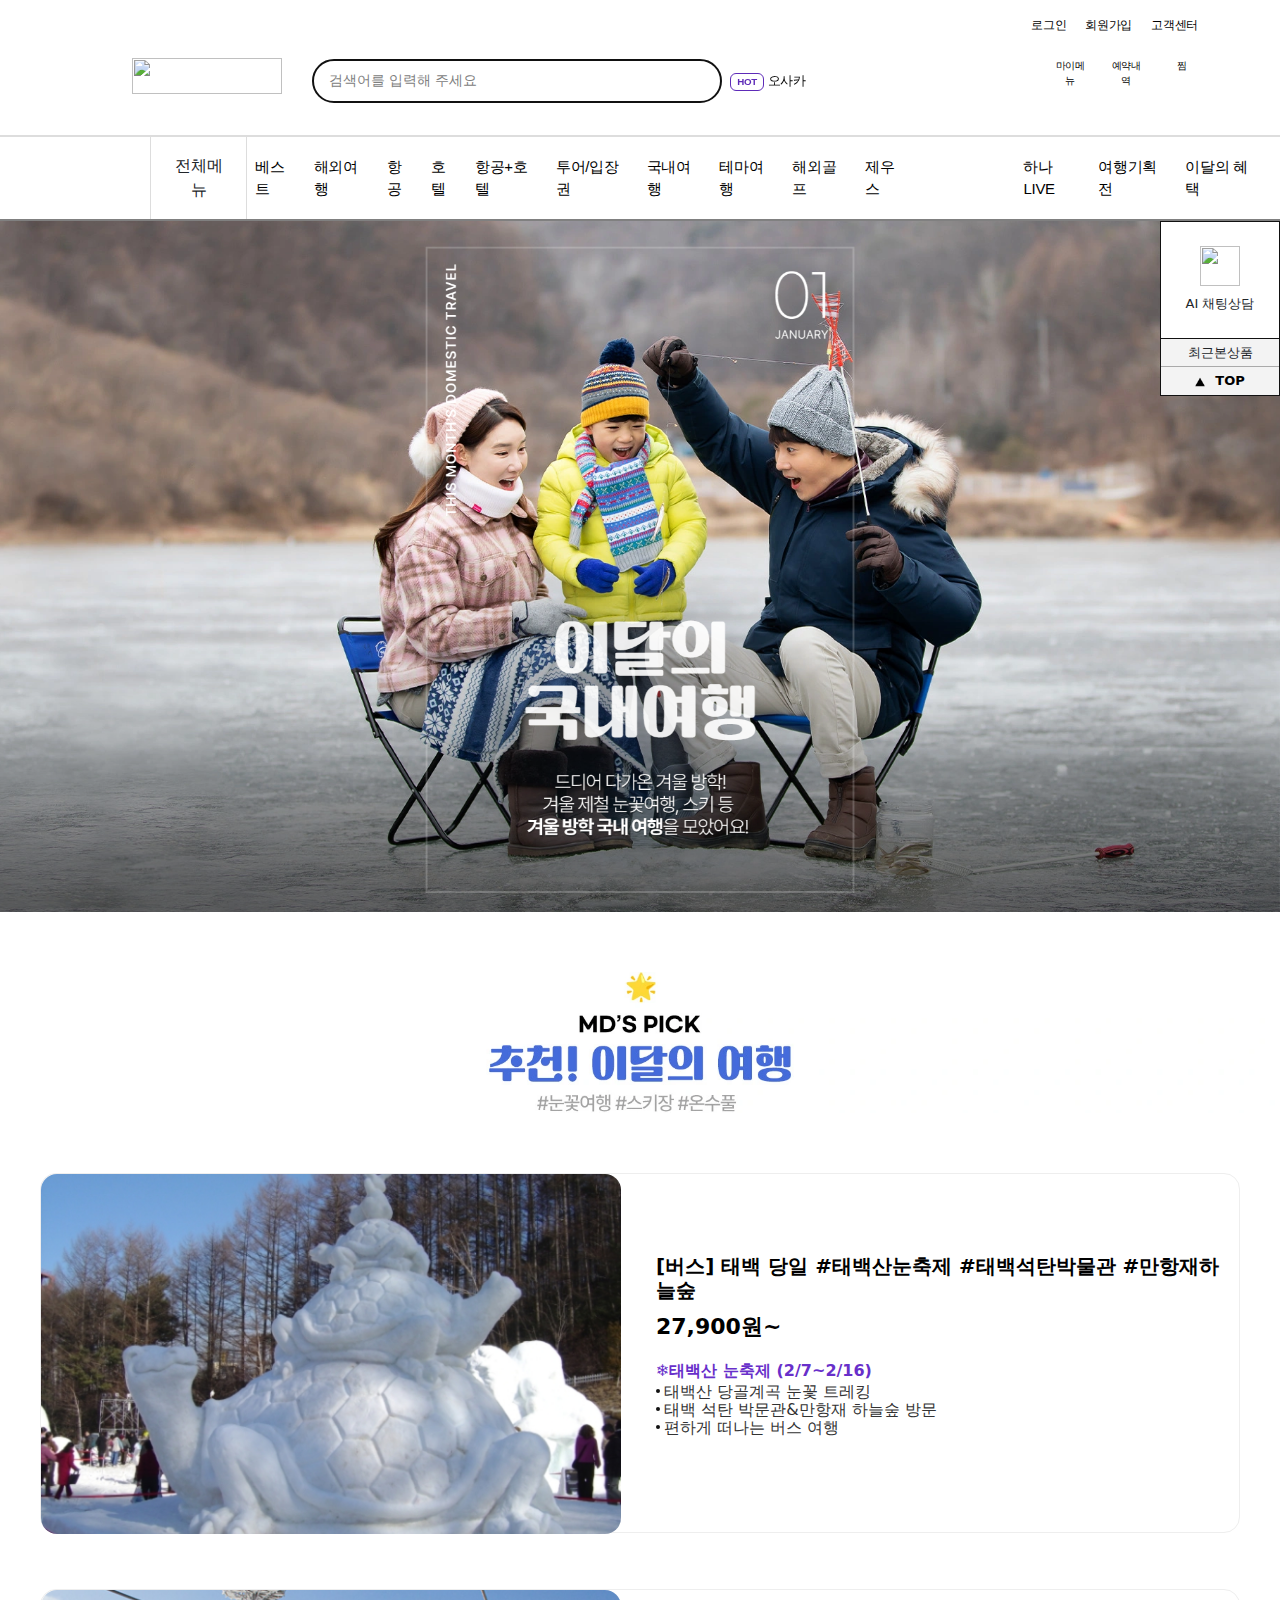
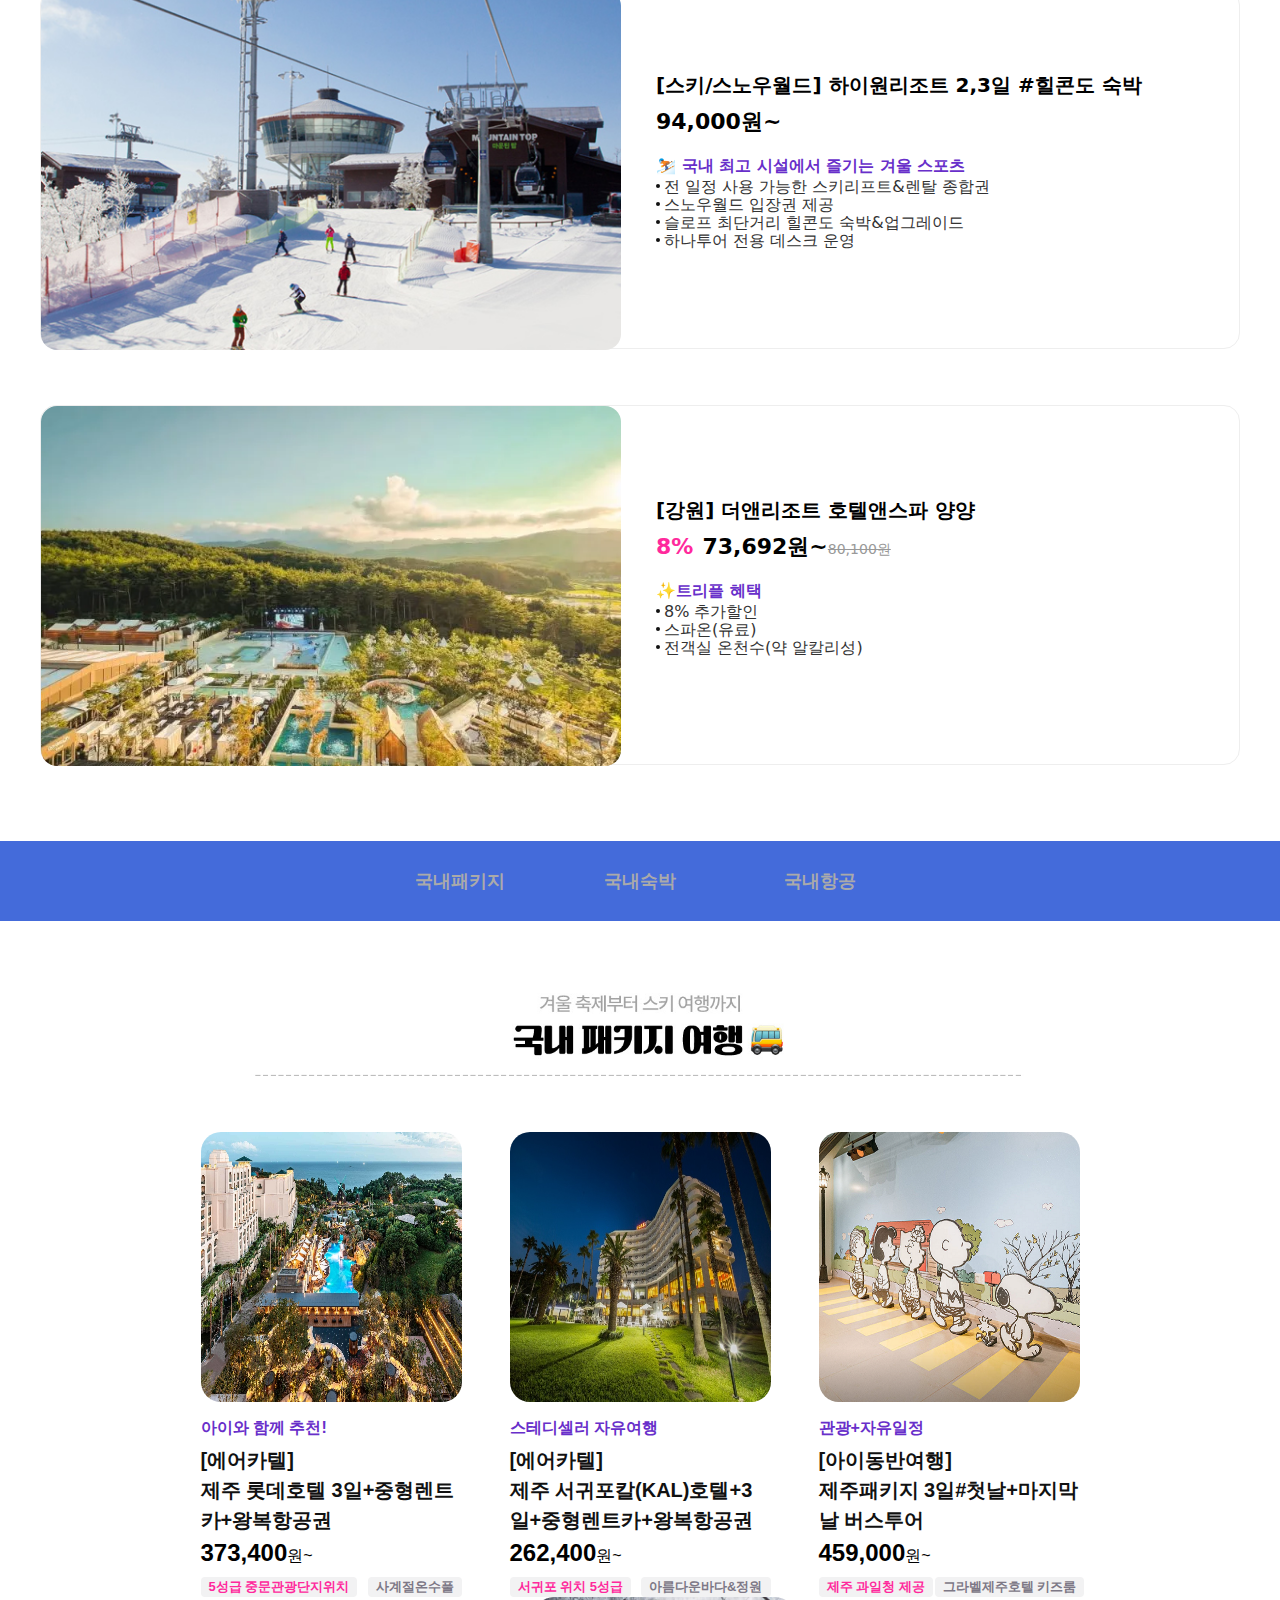
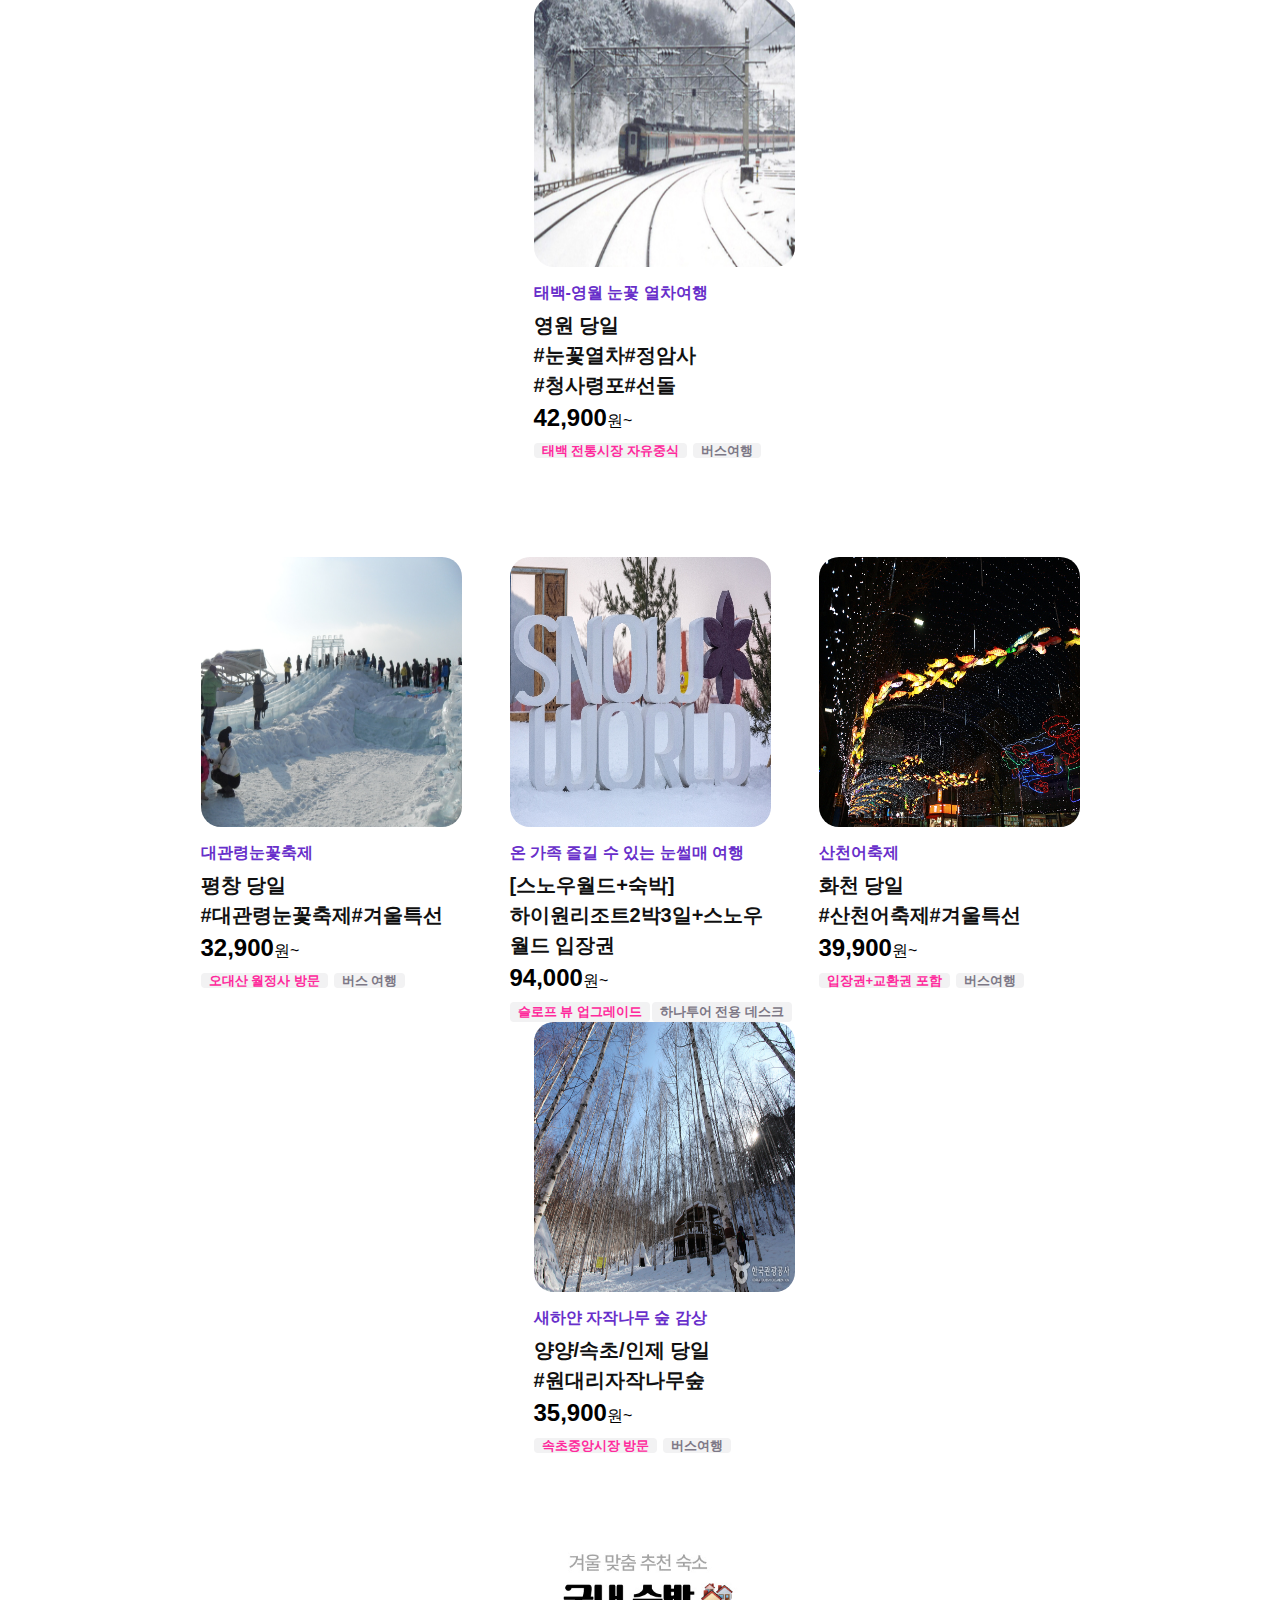
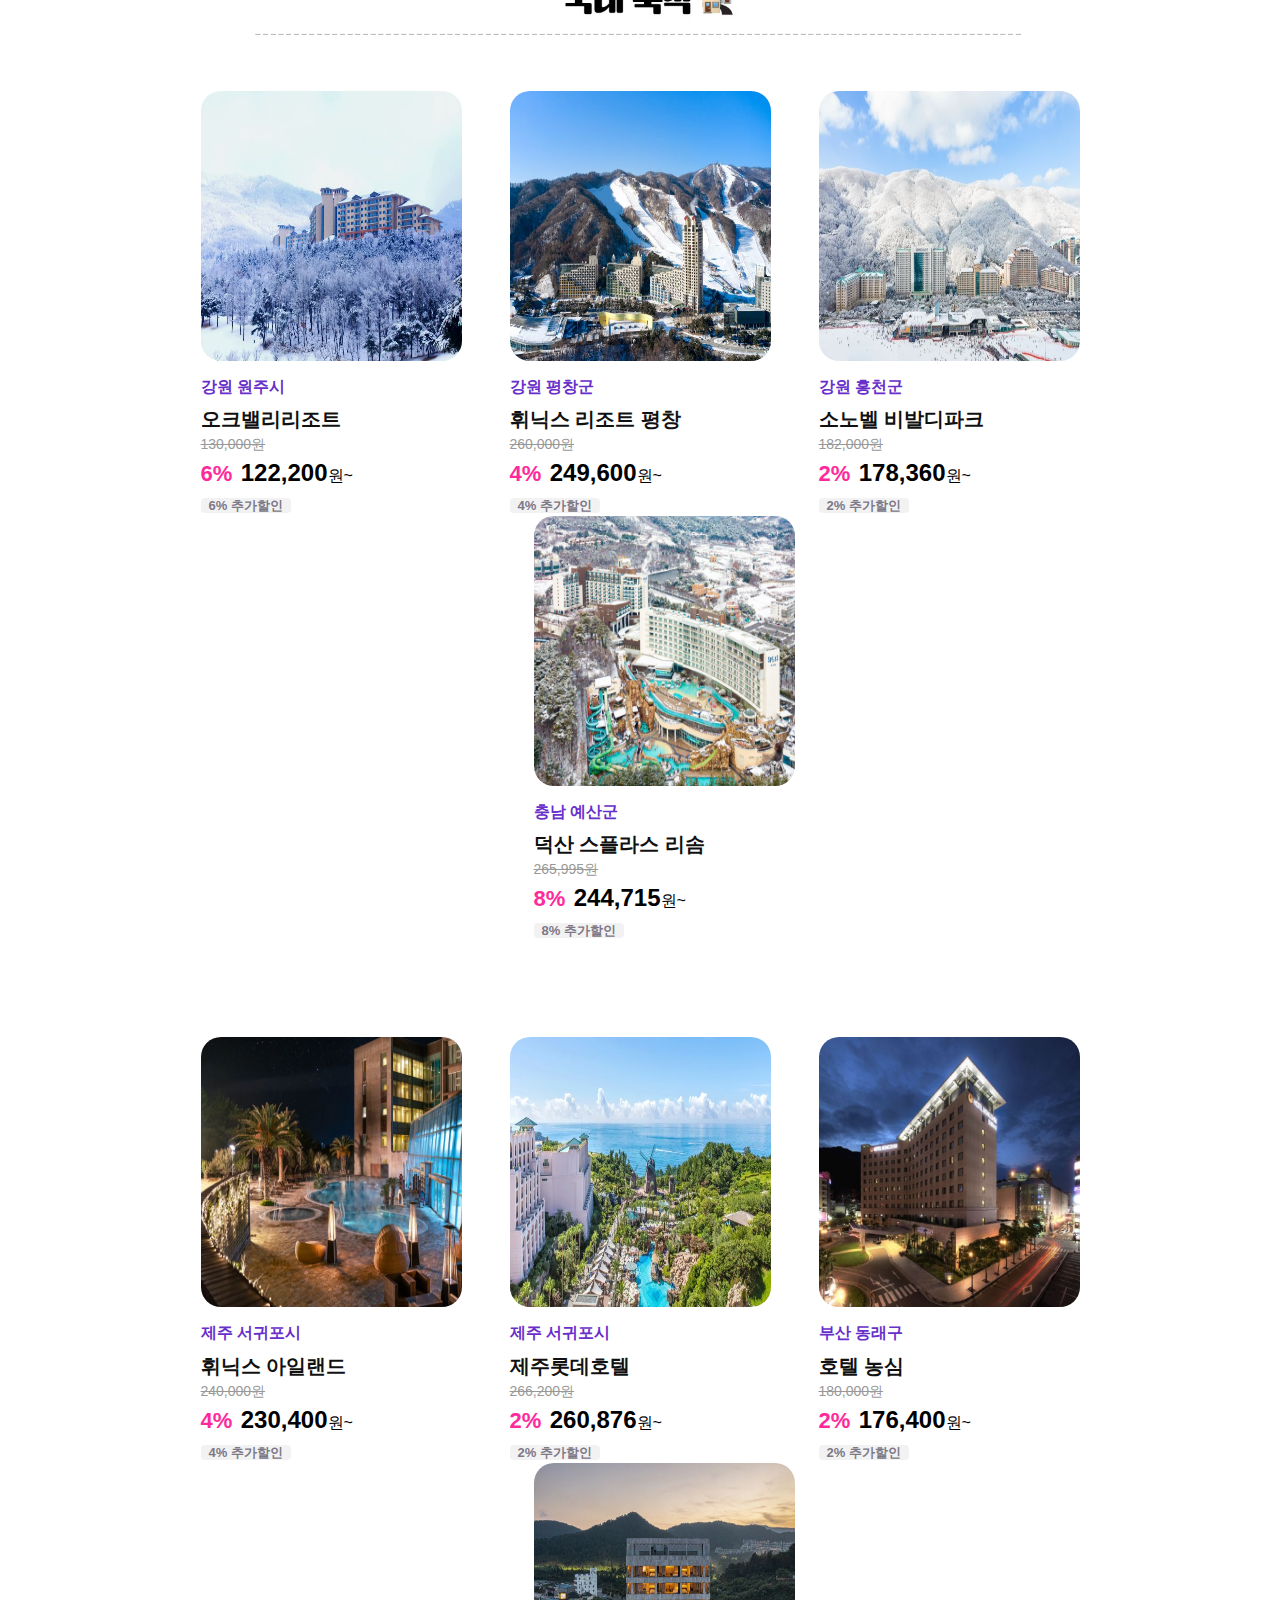
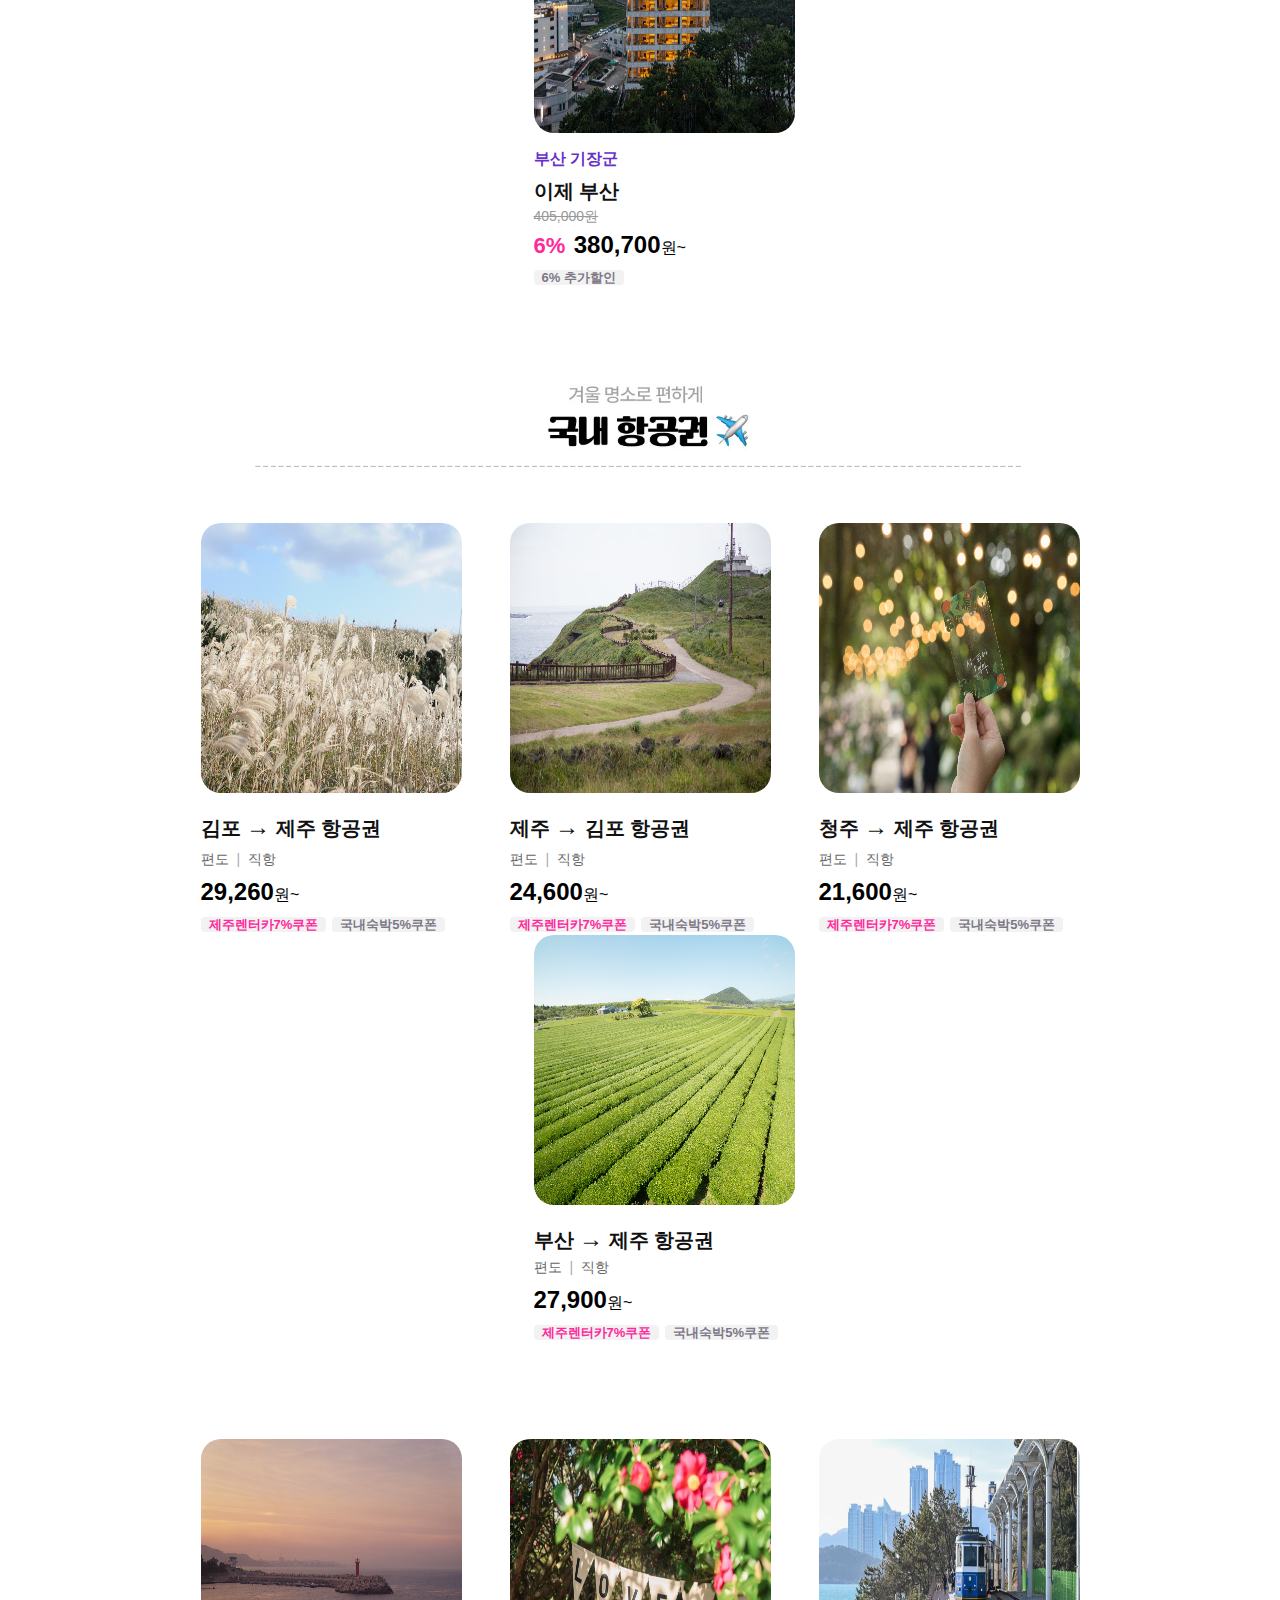
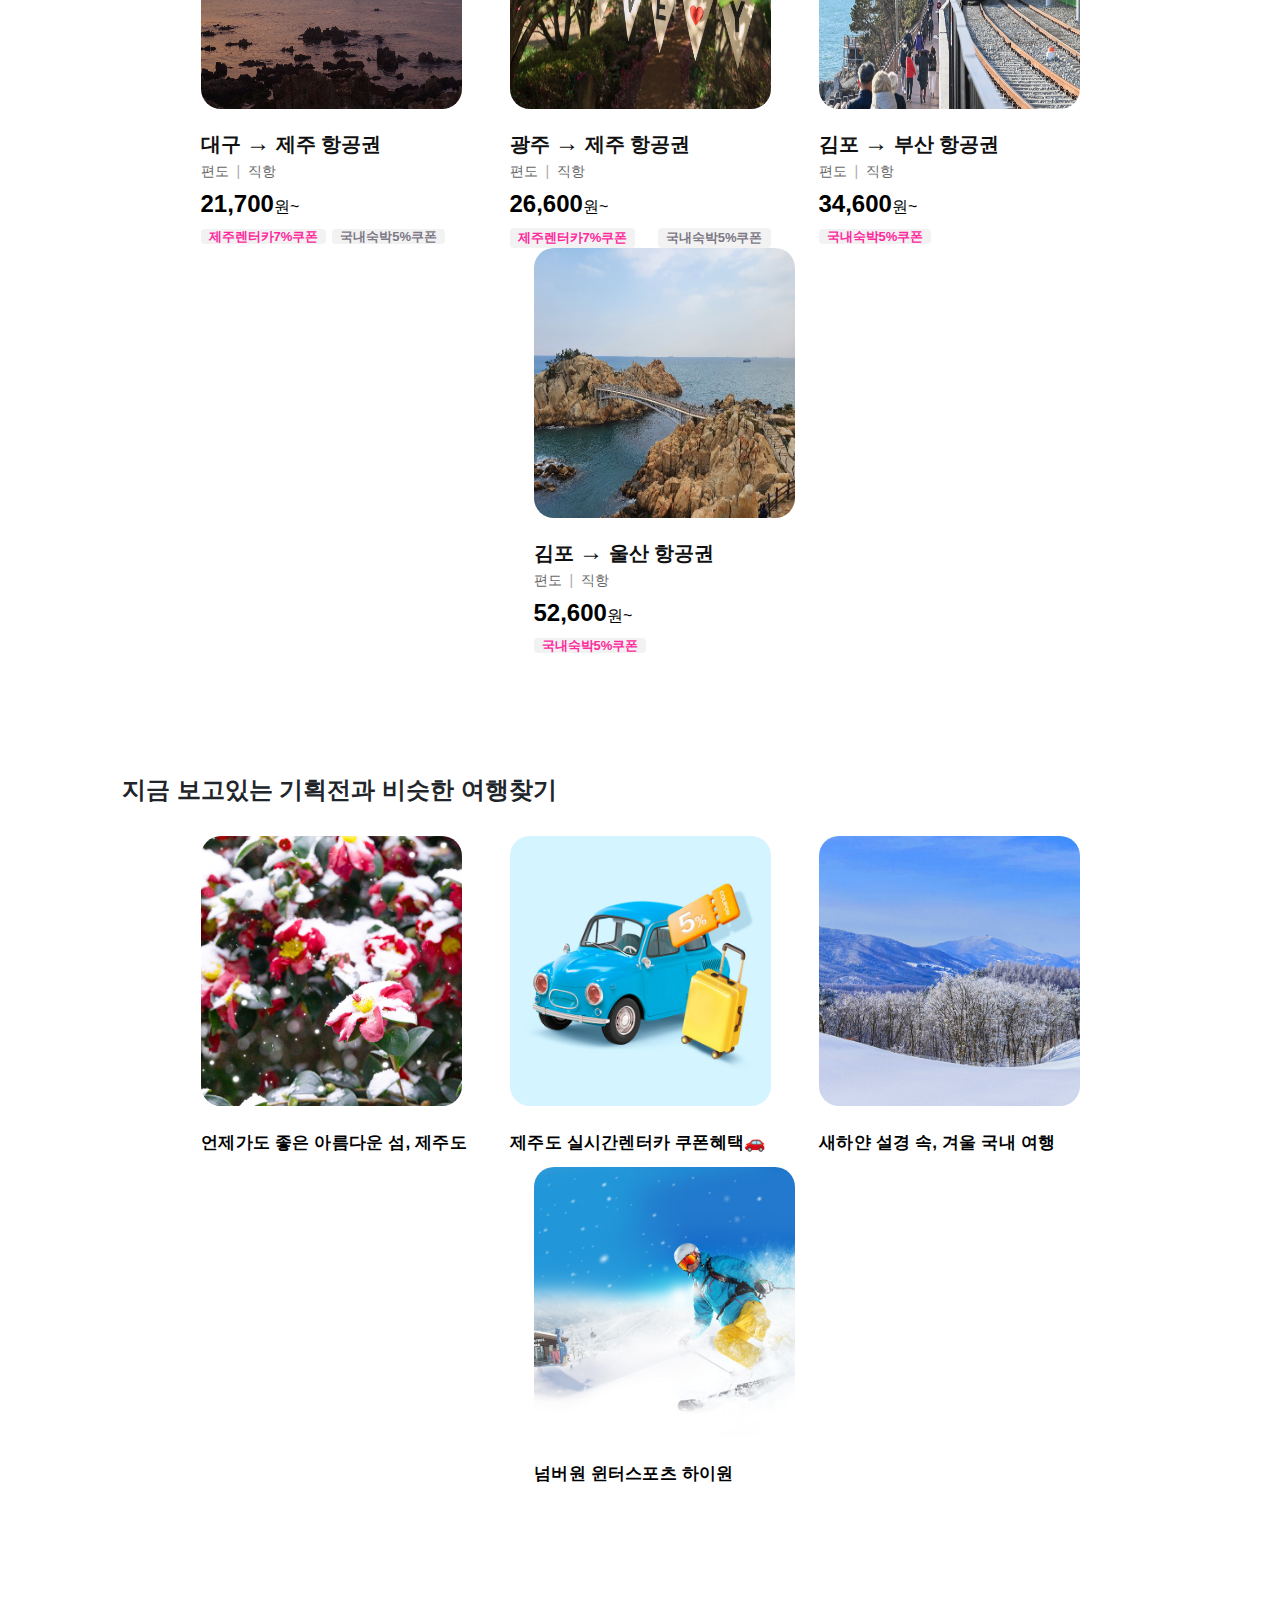
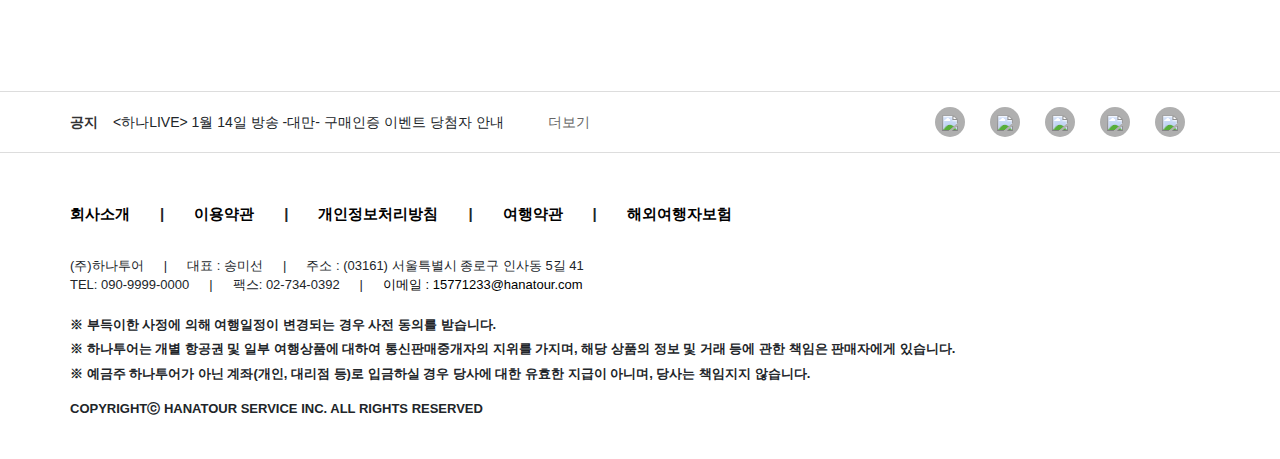
==== tour.html @ 4c12ee23 "chattingbox" ====
<!DOCTYPE html>
<html lang="kr">

<head>
    <meta charset="UTF-8" />
    <meta name="viewport" content="width=device-width, initial-scale=1.0" />
    <script src="https://kit.fontawesome.com/306a3543f7.js" crossorigin="anonymous"></script>
    <link href="https://cdn.jsdelivr.net/npm/bootstrap@5.3.3/dist/css/bootstrap.min.css" rel="stylesheet"
        integrity="sha384-QWTKZyjpPEjISv5WaRU9OFeRpok6YctnYmDr5pNlyT2bRjXh0JMhjY6hW+ALEwIH" crossorigin="anonymous" />
    <link rel="stylesheet" href="https://cdn.jsdelivr.net/npm/swiper@11/swiper-bundle.min.css" />
    <link href="tour.css" rel="stylesheet" type="text/css" />
    <link rel="icon" href="/Favicon.png" />
    <link rel="stylesheet" as="style" crossorigin href="https://cdn.jsdelivr.net/gh/orioncactus/pretendard@v1.3.8/dist/web/static/pretendard.css" />
    <title>하나투어 : 꿈꾸는 대로, 펼쳐지다</title>
</head>

<body>
    <nav class="container nav-first-o pt-3" id="top_park">
        <div style="text-align: right">
            <a href="/login.html" class="col ps-3">로그인</a>
            <a href="#" class="col ps-3">회원가입</a>
            <a href="#" class="col ps-3">고객센터</a>
        </div>

        <div class="nav-second-o pt-4 pb-4">
            <div class="nav-first-box-o">
                <a href="#"><img src="https://image.hanatour.com/usr/static/img2/pc/com/ico-hanatour-logo2.png"
                        style="width: 150px; height: 36px" /></a>
                <input type="text" class="input-box-o" placeholder="검색어를 입력해 주세요" />
                <a href="#"><i class="fa-solid fa-magnifying-glass" style="
                font-size: 18px;
                position: relative;
                top: 0.8em;
                right: 2.3em;
              "></i></a>
                <!--Swiper start-->
                <span class="pt-1 ps-1">
                    <span class="swiper">
                        <span class="swiper-wrapper" id="swiper-wrapper-e89fdcaf104d30f68" aria-live="polite" style="
                  transform: translate3d(0px, -150px, 0px);
                  transition-duration: 0ms;
                ">
                            <a href="#" class="swiper-slide"><span class="badge nav-badge-o">HOT</span> 일본</a>
                            <a href="#" class="swiper-slide"><span class="badge nav-badge-o">HOT</span> 대마도</a>
                            <a href="#" class="swiper-slide"><span class="badge nav-badge-o">HOT</span> 홍콩</a>
                            <a href="#" class="swiper-slide"><span class="badge nav-badge-o">HOT</span> 대만</a>
                            <a href="#" class="swiper-slide"><span class="badge nav-badge-o">HOT</span> 다낭</a>
                            <a href="#" class="swiper-slide"><span class="badge nav-badge-o">HOT</span> 나트랑</a>
                            <a href="#" class="swiper-slide"><span class="badge nav-badge-o">HOT</span> 오사카</a>
                            <a href="#" class="swiper-slide"><span class="badge nav-badge-o">HOT</span> 푸꾸옥</a>
                            <a href="#" class="swiper-slide"><span class="badge nav-badge-o">HOT</span> 장가계</a>
                            <a href="#" class="swiper-slide"><span class="badge nav-badge-o">HOT</span> 싱가포르</a>
                        </span>
                    </span>
                    <!--Swiper end-->
                </span>
            </div>

            <div class="row nav-button-o" style="width: 16.5%">
                <a href="#" class="text-center col">
                    <div>
                        <i class="fa-regular fa-user" style="font-size: 24px"></i>
                    </div>
                    <div style="font-size: 10px; letter-spacing: -0.3px">마이메뉴</div>
                </a>

                <a href="#" class="text-center col">
                    <div>
                        <i class="fa-regular fa-file-lines" style="font-size: 24px"></i>
                    </div>
                    <div style="font-size: 10px; letter-spacing: -0.3px">예약내역</div>
                </a>

                <a href="#" class="text-center col">
                    <div>
                        <i class="fa-regular fa-heart" style="font-size: 24px"></i>
                    </div>
                    <div style="font-size: 10px; letter-spacing: -0.3px">찜</div>
                </a>
            </div>
        </div>
    </nav>

    <!--메뉴바-->
    <div>
        <nav class="navbar navbar-expand-lg" style="font-size: 15px; word-wrap: normal; padding-bottom: 0px">
            <div class="container-fluid nav-left-o" style="border-top: 2px solid #ddd; border-bottom: 2px solid gray">
                <div class="dropdown" style="border-right: 1px solid #ddd; border-left: 1px solid #ddd">
                    <button class="btn" type="button" data-bs-toggle="dropdown" aria-expanded="false">
                        <i class="fa-solid fa-bars"></i> 전체메뉴
                    </button>
                    <ul class="dropdown-menu">
                        <li><a class="dropdown-item" href="#">Action</a></li>
                        <li><a class="dropdown-item" href="#">Another action</a></li>
                    </ul>
                </div>
                <div class="collapse navbar-collapse" id="navbarSupportedContent">
                    <ul class="navbar-nav menu-list-o me-auto mb-2 mb-lg-0">
                        <li class="nav-item">
                            <a class="nav-link active" aria-current="page" href="#">베스트</a>
                        </li>
                        <li class="nav-item">
                            <a class="nav-link active" aria-current="page" href="#">해외여행</a>
                        </li>
                        <li class="nav-item">
                            <a class="nav-link active" aria-current="page" href="#">항공</a>
                        </li>
                        <li class="nav-item">
                            <a class="nav-link active" aria-current="page" href="#">호텔</a>
                        </li>
                        <li class="nav-item">
                            <a class="nav-link active" aria-current="page" href="#">항공+호텔</a>
                        </li>
                        <li class="nav-item">
                            <a class="nav-link active" aria-current="page" href="#">투어/입장권</a>
                        </li>
                        <li class="nav-item">
                            <a class="nav-link active" aria-current="page" href="#">국내여행</a>
                        </li>
                        <li class="nav-item">
                            <a class="nav-link active" aria-current="page" href="#">테마여행</a>
                        </li>
                        <li class="nav-item">
                            <a class="nav-link active" aria-current="page" href="#">해외골프</a>
                        </li>
                        <li class="nav-item">
                            <a class="nav-link active" aria-current="page" href="#">제우스</a>
                        </li>
                    </ul>
                </div>
                <div class="collapse navbar-collapse nav-right-o" id="navbarSupportedContent">
                    <ul class="navbar-nav me-auto mb-2 mb-lg-0">
                        <li class="nav-item">
                            <a class="nav-link active" aria-current="page" href="#">하나LIVE</a>
                        </li>
                        <li class="nav-item">
                            <a class="nav-link active" aria-current="page" href="#">여행기획전</a>
                        </li>
                        <li class="nav-item">
                            <a class="nav-link active" aria-current="page" href="#">이달의 혜택</a>
                        </li>
                    </ul>
                </div>
            </div>
        </nav>
        <div class="chattingBox_park">
            <div class="chattingFirst_park text-center p-4">
                <img src="https://image.hanatour.com/usr/static/svg/ico_chatai_big.svg" width="40px" height="40px" >
                <div class="mt-2">AI 채팅상담</div>
            </div>
            <div class="chattingSecond_park text-center p-1">최근본상품</div>
            <div class="chattingThird_park fw-bold p-1 d-flex justify-content-center">
                <div class="firstA_park">
                    <a href="#top_park" class=""><img src="./tour_foto/topicon_park.png" width="10px" height="10px"></a>
                </div>
                <div class="secondA_park">
                    <a href="#top_park">TOP</a>
                </div>
            </div>
        </div>
    </div>

    <section class="firstArea_jae">
        <div class="inr wide">
            <div class="contents_jae">
                <div class="key_visual_jae">
                    <span class="visual_tit_jae"><img src="tour_foto/pc_title_jae.webp" title="" alt="" /></span>
                    <div id="carouselExampleFade" class="carousel slide carousel-fade" data-bs-ride="carousel"
                        data-bs-pause="false">
                        <div class="carousel-inner">
                            <div class="carousel-item flag_jae active" data-bs-interval="3000">
                                <img src="tour_foto/pc_visual_001_jae.webp" class="d-block w-100" alt="..." />
                            </div>
                            <div class="carousel-item flag_jae" data-bs-interval="3000">
                                <img src="tour_foto/pc_visual_002_jae.webp" class="d-block w-100" alt="..." />
                            </div>
                            <div class="carousel-item flag_jae" data-bs-interval="3000">
                                <img src="tour_foto/pc_visual_003_jae.webp" class="d-block w-100" alt="..." />
                            </div>
                        </div>
                    </div>
                </div>
            </div>
        </div>
        <div class="bnr_area_jae">
            <img src="tour_foto/mdpick_jae.webp" />
        </div>
        <div class="domestic-container-jae">
            <div class="domestic-list">
                <div class="card mb-3 card_jae">
                    <div class="row g-0">
                        <div class="col-md-6">
                            <div class="img-list_jae">
                                <img src="tour_foto/taeback_jae.jpg" class="img-fluid" alt="..." />
                            </div>
                        </div>
                        <div class="col-md-6 center_jae">
                            <div class="card-body">
                                <h5 class="card-title travel-card-title-jae">
                                    [버스] 태백 당일 #태백산눈축제 #태백석탄박물관 #만항재하늘숲
                                </h5>
                                <span class="travel_price_jae">27,900원~</span>
                                <p class="card-text text_jae">❄태백산 눈축제 (2/7~2/16)</p>
                                <ul class="benefit_list_jae">
                                    <li>태백산 당골계곡 눈꽃 트레킹</li>
                                    <li>태백 석탄 박문관&만항재 하늘숲 방문</li>
                                    <li>편하게 떠나는 버스 여행</li>
                                </ul>
                            </div>
                        </div>
                    </div>
                </div>
            </div>
            <div class="domestic-list">
                <div class="card mb-3 card_jae">
                    <div class="row g-0">
                        <div class="col-md-6">
                            <div class="img-list_jae">
                                <img src="tour_foto/highone_jae.jpg" class="img-fluid" alt="..." />
                            </div>
                        </div>
                        <div class="col-md-6 center_jae">
                            <div class="card-body">
                                <h5 class="card-title travel-card-title-jae">
                                    [스키/스노우월드] 하이원리조트 2,3일 #힐콘도 숙박
                                </h5>
                                <span class="travel_price_jae">94,000원~</span>
                                <p class="card-text text_jae">
                                    ⛷️ 국내 최고 시설에서 즐기는 겨울 스포츠
                                </p>
                                <ul class="benefit_list_jae">
                                    <li>전 일정 사용 가능한 스키리프트&렌탈 종합권</li>
                                    <li>스노우월드 입장권 제공</li>
                                    <li>슬로프 최단거리 힐콘도 숙박&업그레이드</li>
                                    <li>하나투어 전용 데스크 운영</li>
                                </ul>
                            </div>
                        </div>
                    </div>
                </div>
            </div>
            <div class="domestic-list">
                <div class="card mb-3 card_jae">
                    <div class="row g-0">
                        <div class="col-md-6">
                            <div class="img-list_jae">
                                <img src="tour_foto/yangyang_jae.webp" class="img-fluid" alt="..." />
                            </div>
                        </div>
                        <div class="col-md-6 center_jae park">
                            <div class="card-body">
                                <h5 class="card-title travel-card-title-jae">
                                    [강원] 더앤리조트 호텔앤스파 양양
                                </h5>
                                <span class="discount_jae">8%</span>
                                <span class="travel_price_jae">73,692원~</span><small class="price_jae">80,100원</small>

                                <p class="card-text text_jae">✨트리플 혜택</p>
                                <ul class="benefit_list_jae">
                                    <li>8% 추가할인</li>
                                    <li>스파온(유료)</li>
                                    <li>전객실 온천수(약 알칼리성)</li>
                                </ul>
                            </div>
                        </div>
                    </div>
                </div>
            </div>
        </div>
    </section>

    <div class="middleNavbar_park mb-4">
        <div class="buttonContainer_park d-flex justify-content-center">
            <div>
                <a href="#section1_park">
                    <button type="button" class="navbarButton_park">국내패키지</button>
                </a>
            </div>
            <div>
                <a href="#section2_park">
                    <button type="button" class="navbarButton_park">국내숙박</button>
                </a>
            </div>
            <div>
                <a href="#section3_park">
                    <button type="button" class="navbarButton_park">국내항공</button>
                </a>
            </div>
        </div>
    </div>

    <section class="secondArea_park mb-5" id="section1_park">
        <div class="d-flex justify-content-center">
            <img src="./tour_foto/title001_park.jpg" class="mt-5 mb-2 titleImgMedia_park" width="100%">
        </div>
        <div class="container displayNone_park">
            <div class="row p-5 d-flex justify-content-center">
                <div class="col-md-3 cardContainer_park p-0">
                    <div class="card card_park">
                        <img src="./tour_foto/card1_park.jpg" class="card-img-top cardImg_park" height="270px" />
                        <div class="card-body mt-3 p-0">
                            <h6 class="card-title fw-bold cardTitle_park">
                                아이와 함께 추천!
                            </h6>
                            <p class="card-text fw-bold mb-0 cardText_park">
                                [에어카텔]<br />
                                제주 롯데호텔 3일+중형렌트카+왕복항공권
                            </p>
                            <span class="fs-6"><strong class="fs-4">373,400</strong>원~</span>
                            <div class="benefit_park mt-1 d-flex justify-content-between">
                                <span class="point1_park fw-bold">5성급 중문관광단지위치</span>
                                <span class="point2_park fw-bold">사계절온수풀</span>
                            </div>
                        </div>
                    </div>
                </div>
                <div class="col-md-3 cardContainer_park p-0 ms-5">
                    <div class="card card_park">
                        <img src="./tour_foto/card2_park.jpg" class="card-img-top cardImg_park" height="270px" />
                        <div class="card-body mt-3 p-0">
                            <h6 class="card-title fw-bold cardTitle_park">
                                스테디셀러 자유여행
                            </h6>
                            <p class="card-text fw-bold mb-0 cardText_park">
                                [에어카텔]<br />제주
                                서귀포칼(KAL)호텔+3일+중형렌트카+왕복항공권
                            </p>
                            <span class="fs-6"><strong class="fs-4">262,400</strong>원~</span>
                            <div class="benefit_park mt-1 d-flex justify-content-between">
                                <span class="point1_park fw-bold">서귀포 위치 5성급</span>
                                <span class="point2_park fw-bold">아름다운바다&정원</span>
                            </div>
                        </div>
                    </div>
                </div>
                <div class="col-md-3 cardContainer_park p-0 ms-5">
                    <div class="card card_park">
                        <img src="./tour_foto/card3_park.jpg" class="card-img-top cardImg_park" height="270px" />
                        <div class="card-body mt-3 p-0">
                            <h6 class="card-title fw-bold cardTitle_park">관광+자유일정</h6>
                            <p class="card-text fw-bold mb-0 cardText_park">
                                [아이동반여행]<br />
                                제주패키지 3일#첫날+마지막날 버스투어
                            </p>
                            <span class="fs-6"><strong class="fs-4">459,000</strong>원~</span>
                            <div class="benefit_park mt-1 d-flex justify-content-between">
                                <span class="point1_park fw-bold">제주 과일청 제공</span>
                                <span class="point2_park fw-bold">그라벨제주호텔 키즈룸</span>
                            </div>
                        </div>
                    </div>
                </div>
                <div class="col-md-3 cardContainer_park p-0 ms-5">
                    <div class="card card_park">
                        <img src="./tour_foto/card4_park.jpg" class="card-img-top cardImg_park" height="270px" />
                        <div class="card-body mt-3 p-0">
                            <h6 class="card-title fw-bold cardTitle_park">
                                태백-영월 눈꽃 열차여행
                            </h6>
                            <p class="card-text fw-bold mb-0 cardText_park">
                                영원 당일<br />
                                #눈꽃열차#정암사<br />#청사령포#선돌
                            </p>
                            <span class="fs-6"><strong class="fs-4">42,900</strong>원~</span>
                            <div class="benefit_park mt-1">
                                <span class="point1_park fw-bold">태백 전통시장 자유중식</span>
                                <span class="point2_park fw-bold">버스여행</span>
                            </div>
                        </div>
                    </div>
                </div>
            </div>
        </div>
        <div class="container displayNone_park">
            <div class="row p-5 d-flex justify-content-center">
                <div class="col-md-3 cardContainer_park p-0">
                    <div class="card card_park">
                        <img src="./tour_foto/card5_park.jpg" class="card-img-top cardImg_park" height="270px" />
                        <div class="card-body mt-3 p-0">
                            <h6 class="card-title fw-bold cardTitle_park">
                                대관령눈꽃축제
                            </h6>
                            <p class="card-text fw-bold mb-0 cardText_park">
                                평창 당일<br />#대관령눈꽃축제#겨울특선
                            </p>
                            <span class="fs-6"><strong class="fs-4">32,900</strong>원~</span>
                            <div class="benefit_park mt-1">
                                <span class="point1_park fw-bold">오대산 월정사 방문</span>
                                <span class="point2_park fw-bold">버스 여행</span>
                            </div>
                        </div>
                    </div>
                </div>
                <div class="col-md-3 cardContainer_park p-0 ms-5">
                    <div class="card card_park">
                        <img src="./tour_foto/card6_park.jpg" class="card-img-top cardImg_park" height="270px" />
                        <div class="card-body mt-3 p-0">
                            <h6 class="card-title fw-bold cardTitle_park">
                                온 가족 즐길 수 있는 눈썰매 여행
                            </h6>
                            <p class="card-text fw-bold mb-0 cardText_park">
                                [스노우월드+숙박]<br />
                                하이원리조트2박3일+스노우월드 입장권
                            </p>
                            <span class="fs-6"><strong class="fs-4">94,000</strong>원~</span>
                            <div class="benefit_park mt-1 d-flex justify-content-between">
                                <span class="point1_park fw-bold">슬로프 뷰 업그레이드</span>
                                <span class="point2_park fw-bold">하나투어 전용 데스크</span>
                            </div>
                        </div>
                    </div>
                </div>
                <div class="col-md-3 cardContainer_park p-0 ms-5">
                    <div class="card card_park">
                        <img src="./tour_foto/card7_park.jpg" class="card-img-top cardImg_park" height="270px" />
                        <div class="card-body mt-3 p-0">
                            <h6 class="card-title fw-bold cardTitle_park">산천어축제</h6>
                            <p class="card-text fw-bold mb-0 cardText_park">
                                화천 당일<br />
                                #산천어축제#겨울특선
                            </p>
                            <span class="fs-6"><strong class="fs-4">39,900</strong>원~</span>
                            <div class="benefit_park mt-1">
                                <span class="point1_park fw-bold">입장권+교환권 포함</span>
                                <span class="point2_park fw-bold">버스여행</span>
                            </div>
                        </div>
                    </div>
                </div>
                <div class="col-md-3 cardContainer_park p-0 ms-5">
                    <div class="card card_park">
                        <img src="./tour_foto/card8_park.jpg" class="card-img-top cardImg_park" height="270px" />
                        <div class="card-body mt-3 p-0">
                            <h6 class="card-title fw-bold cardTitle_park">
                                새하얀 자작나무 숲 감상
                            </h6>
                            <p class="card-text fw-bold mb-0 cardText_park">
                                양양/속초/인제 당일<br />#원대리자작나무숲
                            </p>
                            <span class="fs-6"><strong class="fs-4">35,900</strong>원~</span>
                            <div class="benefit_park mt-1">
                                <span class="point1_park fw-bold">속초중앙시장 방문</span>
                                <span class="point2_park fw-bold">버스여행</span>
                            </div>
                        </div>
                    </div>
                </div>
            </div>
        </div>
    </section>

    <!-- for @Media -->
    <section class="displayBlock_park mb-5">
        <div class="card-group">
            <div class="card p-3 cardMedia_park">
                <img src="./tour_foto/card1_park.jpg " class="card-img-top cardImgMedeia_park" width="200px"
                    height="200px">
                <div class="card-body mt-3 p-0">
                    <h6 class="card-title fw-bold cardTitle_park">아이와 함께 추천!</h6>
                    <p class="card-text fw-bold mb-0 cardText_park">[에어카텔]<br> 제주 롯데호텔 3일+중형렌트카+왕복항공권
                    </p>
                    <span class="fs-6"><strong class="fs-4">373,400</strong>원~</span>
                    <div class="benefit_park mt-1 d-flex justify-content-between">
                        <span class="point1_park fw-bold">5성급 중문관광단지위치</span>
                        <span class="point2_park fw-bold">사계절온수풀</span>
                    </div>
                </div>
            </div>
            <div class="card p-3 cardMedia_park">
                <img src="./tour_foto/card2_park.jpg" class="card-img-top cardImgMedeia_park" width="200px"
                    height="200px">
                <div class="card-body mt-3 p-0">
                    <h6 class="card-title fw-bold cardTitle_park">스테디셀러 자유여행</h6>
                    <p class="card-text fw-bold mb-0 cardText_park">[에어카텔]<br>제주 서귀포칼(KAL)호텔+3일+중형렌트카+왕복항공권
                    </p>
                    <span class="fs-6"><strong class="fs-4">262,400</strong>원~</span>
                    <div class="benefit_park mt-1 d-flex justify-content-between">
                        <span class="point1_park fw-bold">서귀포 위치 5성급</span>
                        <span class="point2_park fw-bold">아름다운바다&정원</span>
                    </div>
                </div>
            </div>
        </div>
        <div class="card-group">
            <div class="card p-3 cardMedia_park">
                <img src="./tour_foto/card3_park.jpg " class="card-img-top cardImgMedeia_park" width="200px"
                    height="200px">
                <div class="card-body mt-3 p-0">
                    <h6 class="card-title fw-bold cardTitle_park">관광+자유일정</h6>
                    <p class="card-text fw-bold mb-0 cardText_park">[아이동반여행]<br>
                        제주패키지 3일#첫날+마지막날 버스투어
                    </p>
                    <span class="fs-6"><strong class="fs-4">459,000</strong>원~</span>
                    <div class="benefit_park mt-1 d-flex justify-content-between">
                        <span class="point1_park fw-bold">제주 과일청 제공</span>
                        <span class="point2_park fw-bold">그라벨제주호텔 키즈룸</span>
                    </div>
                </div>
            </div>
            <div class="card p-3 cardMedia_park">
                <img src="./tour_foto/card4_park.jpg" class="card-img-top cardImgMedeia_park" width="200px"
                    height="200px">
                <div class="card-body mt-3 p-0">
                    <h6 class="card-title fw-bold cardTitle_park">태백-영월 눈꽃 열차여행</h6>
                    <p class="card-text fw-bold mb-0 cardText_park">영원 당일<br> #눈꽃열차#정암사<br>#청사령포#선돌
                    </p>
                    <span class="fs-6"><strong class="fs-4">42,900</strong>원~</span>
                    <div class="benefit_park mt-1">
                        <span class="point1_park fw-bold">태백 전통시장 자유중식</span>
                        <span class="point2_park fw-bold">버스여행</span>
                    </div>
                </div>
            </div>
        </div>
        <div class="card-group">
            <div class="card p-3 cardMedia_park">
                <img src="./tour_foto/card5_park.jpg " class="card-img-top cardImgMedeia_park" width="200px"
                    height="200px">
                <div class="card-body mt-3 p-0">
                    <h6 class="card-title fw-bold cardTitle_park">대관령눈꽃축제</h6>
                    <p class="card-text fw-bold mb-0 cardText_park">평창 당일<br>#대관령눈꽃축제#겨울특선
                    </p>
                    <span class="fs-6"><strong class="fs-4">32,900</strong>원~</span>
                    <div class="benefit_park mt-1">
                        <span class="point1_park fw-bold">오대산 월정사 방문</span>
                        <span class="point2_park fw-bold">버스 여행</span>
                    </div>
                </div>
            </div>
            <div class="card p-3 cardMedia_park">
                <img src="./tour_foto/card6_park.jpg" class="card-img-top cardImgMedeia_park" width="200px"
                    height="200px">
                <div class="card-body mt-3 p-0">
                    <h6 class="card-title fw-bold cardTitle_park">온 가족 즐길 수 있는 눈썰매 여행</h6>
                    <p class="card-text fw-bold mb-0 cardText_park">[스노우월드+숙박]<br> 하이원리조트2박3일+스노우월드 입장권
                    </p>
                    <span class="fs-6"><strong class="fs-4">94,000</strong>원~</span>
                    <div class="benefit_park mt-1 d-flex justify-content-between">
                        <span class="point1_park fw-bold">슬로프 뷰 업그레이드</span>
                        <span class="point2_park fw-bold">하나투어 전용 데스크</span>
                    </div>
                </div>
            </div>
        </div>
        <div class="card-group">
            <div class="card p-3 cardMedia_park">
                <img src="./tour_foto/card7_park.jpg " class="card-img-top cardImgMedeia_park" width="200px"
                    height="200px">
                <div class="card-body mt-3 p-0">
                    <h6 class="card-title fw-bold cardTitle_park">산천어축제</h6>
                    <p class="card-text fw-bold mb-0 cardText_park">화천 당일<br>
                        #산천어축제#겨울특선
                    </p>
                    <span class="fs-6"><strong class="fs-4">39,900</strong>원~</span>
                    <div class="benefit_park mt-1">
                        <span class="point1_park fw-bold">입장권+교환권 포함</span>
                        <span class="point2_park fw-bold">버스여행</span>
                    </div>
                </div>
            </div>
            <div class="card p-3 cardMedia_park">
                <img src="./tour_foto/card8_park.jpg" class="card-img-top cardImgMedeia_park" width="200px"
                    height="200px">
                <div class="card-body mt-3 p-0">
                    <h6 class="card-title fw-bold cardTitle_park">새하얀 자작나무 숲 감상</h6>
                    <p class="card-text fw-bold mb-0 cardText_park">양양/속초/인제 당일<br>#원대리자작나무숲
                    </p>
                    <span class="fs-6"><strong class="fs-4">35,900</strong>원~</span>
                    <div class="benefit_park mt-1">
                        <span class="point1_park fw-bold">속초중앙시장 방문</span>
                        <span class="point2_park fw-bold">버스여행</span>
                    </div>
                </div>
            </div>
        </div>
    </section>

    <section class="thirdArea_park" id="section2_park">
        <div class="d-flex justify-content-center">
            <img src="./tour_foto/title002_park.jpg" class="mb-2 titleImgMedia_park" width="100%">
        </div>
        <div class="container displayNone_park">
            <div class="row p-5 d-flex justify-content-center">
                <div class="col-md-3 cardContainer_park p-0">
                    <div class="card card_park">
                        <img src="./tour_foto/card9_park.jpg" class="card-img-top cardImg_park" height="270px" />
                        <div class="card-body mt-3 p-0">
                            <h6 class="card-title fw-bold cardTitle_park">강원 원주시</h6>
                            <p class="card-text fw-bold mb-0 cardText_park">
                                오크밸리리조트
                            </p>
                            <div class="bevorprice_park"><s>130,000원</s></div>
                            <span class="dicount_park fw-bold">6%</span>
                            <span class="fs-6"><strong class="fs-4">122,200</strong>원~</span>
                            <div class="benefit_park mt-1">
                                <span class="point2_park fw-bold">6% 추가할인</span>
                            </div>
                        </div>
                    </div>
                </div>
                <div class="col-md-3 cardContainer_park p-0 ms-5">
                    <div class="card card_park">
                        <img src="./tour_foto/card10_park.jpg" class="card-img-top cardImg_park" height="270px" />
                        <div class="card-body mt-3 p-0">
                            <h6 class="card-title fw-bold cardTitle_park">강원 평창군</h6>
                            <p class="card-text fw-bold mb-0 cardText_park">
                                휘닉스 리조트 평창
                            </p>
                            <div class="bevorprice_park"><s>260,000원</s></div>
                            <span class="dicount_park fw-bold">4%</span>
                            <span class="fs-6"><strong class="fs-4">249,600</strong>원~</span>
                            <div class="benefit_park mt-1">
                                <span class="point2_park fw-bold">4% 추가할인</span>
                            </div>
                        </div>
                    </div>
                </div>
                <div class="col-md-3 cardContainer_park p-0 ms-5">
                    <div class="card card_park">
                        <img src="./tour_foto/card11_park.jpg" class="card-img-top cardImg_park" height="270px" />
                        <div class="card-body mt-3 p-0">
                            <h6 class="card-title fw-bold cardTitle_park">강원 홍천군</h6>
                            <p class="card-text fw-bold mb-0 cardText_park">
                                소노벨 비발디파크
                            </p>
                            <div class="bevorprice_park"><s>182,000원</s></div>
                            <span class="dicount_park fw-bold">2%</span>
                            <span class="fs-6"><strong class="fs-4">178,360</strong>원~</span>
                            <div class="benefit_park mt-1">
                                <span class="point2_park fw-bold">2% 추가할인</span>
                            </div>
                        </div>
                    </div>
                </div>
                <div class="col-md-3 cardContainer_park p-0 ms-5">
                    <div class="card card_park">
                        <img src="./tour_foto/card12_park.jpg" class="card-img-top cardImg_park" height="270px" />
                        <div class="card-body mt-3 p-0">
                            <h6 class="card-title fw-bold cardTitle_park">충남 예산군</h6>
                            <p class="card-text fw-bold mb-0 cardText_park">
                                덕산 스플라스 리솜
                            </p>
                            <div class="bevorprice_park"><s>265,995원</s></div>
                            <span class="dicount_park fw-bold">8%</span>
                            <span class="fs-6"><strong class="fs-4">244,715</strong>원~</span>
                            <div class="benefit_park mt-1">
                                <span class="point2_park fw-bold">8% 추가할인</span>
                            </div>
                        </div>
                    </div>
                </div>
            </div>
        </div>
        <div class="container displayNone_park">
            <div class="row p-5 d-flex justify-content-center">
                <div class="col-md-3 cardContainer_park p-0">
                    <div class="card card_park">
                        <img src="./tour_foto/card13_park.jpg" class="card-img-top cardImg_park" height="270px" />
                        <div class="card-body mt-3 p-0">
                            <h6 class="card-title fw-bold cardTitle_park">제주 서귀포시</h6>
                            <p class="card-text fw-bold mb-0 cardText_park">
                                휘닉스 아일랜드
                            </p>
                            <div class="bevorprice_park"><s>240,000원</s></div>
                            <span class="dicount_park fw-bold">4%</span>
                            <span class="fs-6"><strong class="fs-4">230,400</strong>원~</span>
                            <div class="benefit_park mt-1">
                                <span class="point2_park fw-bold">4% 추가할인</span>
                            </div>
                        </div>
                    </div>
                </div>
                <div class="col-md-3 cardContainer_park p-0 ms-5">
                    <div class="card card_park">
                        <img src="./tour_foto/card14_park.jpg" class="card-img-top cardImg_park" height="270px" />
                        <div class="card-body mt-3 p-0">
                            <h6 class="card-title fw-bold cardTitle_park">제주 서귀포시</h6>
                            <p class="card-text fw-bold mb-0 cardText_park">제주롯데호텔</p>
                            <div class="bevorprice_park"><s>266,200원</s></div>
                            <span class="dicount_park fw-bold">2%</span>
                            <span class="fs-6"><strong class="fs-4">260,876</strong>원~</span>
                            <div class="benefit_park mt-1">
                                <span class="point2_park fw-bold">2% 추가할인</span>
                            </div>
                        </div>
                    </div>
                </div>
                <div class="col-md-3 cardContainer_park p-0 ms-5">
                    <div class="card card_park">
                        <img src="./tour_foto/card15_park.jpg" class="card-img-top cardImg_park" height="270px" />
                        <div class="card-body mt-3 p-0">
                            <h6 class="card-title fw-bold cardTitle_park">부산 동래구</h6>
                            <p class="card-text fw-bold mb-0 cardText_park">호텔 농심</p>
                            <div class="bevorprice_park"><s>180,000원</s></div>
                            <span class="dicount_park fw-bold">2%</span>
                            <span class="fs-6"><strong class="fs-4">176,400</strong>원~</span>
                            <div class="benefit_park mt-1">
                                <span class="point2_park fw-bold">2% 추가할인</span>
                            </div>
                        </div>
                    </div>
                </div>
                <div class="col-md-3 cardContainer_park p-0 ms-5">
                    <div class="card card_park">
                        <img src="./tour_foto/card16_park.jpg" class="card-img-top cardImg_park" height="270px" />
                        <div class="card-body mt-3 p-0">
                            <h6 class="card-title fw-bold cardTitle_park">부산 기장군</h6>
                            <p class="card-text fw-bold mb-0 cardText_park">이제 부산</p>
                            <div class="bevorprice_park"><s>405,000원</s></div>
                            <span class="dicount_park fw-bold">6%</span>
                            <span class="fs-6"><strong class="fs-4">380,700</strong>원~</span>
                            <div class="benefit_park mt-1">
                                <span class="point2_park fw-bold">6% 추가할인</span>
                            </div>
                        </div>
                    </div>
                </div>
            </div>
        </div>
    </section>

    <!-- for @Media -->
    <section class="displayBlock_park mt-5">
        <div class="card-group">
            <div class="card p-3 cardMedia_park">
                <img src="./tour_foto/card9_park.jpg " class="card-img-top cardImgMedeia_park" width="200px"
                    height="200px">
                <div class="card-body mt-3 p-0">
                    <h6 class="card-title fw-bold cardTitle_park">강원 원주시</h6>
                    <p class="card-text fw-bold mb-0 cardText_park">
                        오크밸리리조트
                    </p>
                    <div class="bevorprice_park"><s>130,000원</s></div>
                    <span class="dicount_park fw-bold">6%</span>
                    <span class="fs-6"><strong class="fs-4">122,200</strong>원~</span>
                    <div class="benefit_park mt-1">
                        <span class="point2_park fw-bold">6% 추가할인</span>
                    </div>
                </div>
            </div>
            <div class="card p-3 cardMedia_park">
                <img src="./tour_foto/card10_park.jpg" class="card-img-top cardImgMedeia_park" width="200px"
                    height="200px">
                <div class="card-body mt-3 p-0">
                    <h6 class="card-title fw-bold cardTitle_park">강원 평창군</h6>
                    <p class="card-text fw-bold mb-0 cardText_park">
                        휘닉스 리조트 평창
                    </p>
                    <div class="bevorprice_park"><s>260,000원</s></div>
                    <span class="dicount_park fw-bold">4%</span>
                    <span class="fs-6"><strong class="fs-4">249,600</strong>원~</span>
                    <div class="benefit_park mt-1">
                        <span class="point2_park fw-bold">4% 추가할인</span>
                    </div>
                </div>
            </div>
        </div>
        <div class="card-group">
            <div class="card p-3 cardMedia_park">
                <img src="./tour_foto/card11_park.jpg " class="card-img-top cardImgMedeia_park" width="200px"
                    height="200px">
                <div class="card-body mt-3 p-0">
                    <h6 class="card-title fw-bold cardTitle_park">강원 홍천군</h6>
                    <p class="card-text fw-bold mb-0 cardText_park">소노벨 비발디파크
                    </p>
                    <div class="bevorprice_park"><s>182,000원</s></div>
                    <span class="dicount_park fw-bold">2%</span>
                    <span class="fs-6"><strong class="fs-4">178,360</strong>원~</span>
                    <div class="benefit_park mt-1">
                        <span class="point2_park fw-bold">2% 추가할인</span>
                    </div>
                </div>
            </div>
            <div class="card p-3 cardMedia_park">
                <img src="./tour_foto/card12_park.jpg" class="card-img-top cardImgMedeia_park" width="200px"
                    height="200px">
                <div class="card-body mt-3 p-0">
                    <h6 class="card-title fw-bold cardTitle_park">충남 예산군</h6>
                    <p class="card-text fw-bold mb-0 cardText_park">덕산 스플라스 리솜
                    </p>
                    <div class="bevorprice_park"><s>265,995원</s></div>
                    <span class="dicount_park fw-bold">8%</span>
                    <span class="fs-6"><strong class="fs-4">244,715</strong>원~</span>
                    <div class="benefit_park mt-1">
                        <span class="point2_park fw-bold">8% 추가할인</span>
                    </div>
                </div>
            </div>
        </div>
        <div class="card-group">
            <div class="card p-3 cardMedia_park">
                <img src="./tour_foto/card13_park.jpg " class="card-img-top cardImgMedeia_park" width="200px"
                    height="200px">
                <div class="card-body mt-3 p-0">
                    <h6 class="card-title fw-bold cardTitle_park">제주 서귀포시</h6>
                    <p class="card-text fw-bold mb-0 cardText_park">휘닉스 아일랜드
                    </p>
                    <div class="bevorprice_park"><s>240,000원</s></div>
                    <span class="dicount_park fw-bold">4%</span>
                    <span class="fs-6"><strong class="fs-4">230,400</strong>원~</span>
                    <div class="benefit_park mt-1">
                        <span class="point2_park fw-bold">4% 추가할인</span>
                    </div>
                </div>
            </div>
            <div class="card p-3 cardMedia_park">
                <img src="./tour_foto/card14_park.jpg" class="card-img-top cardImgMedeia_park" width="200px"
                    height="200px">
                <div class="card-body mt-3 p-0">
                    <h6 class="card-title fw-bold cardTitle_park">제주 서귀포시</h6>
                    <p class="card-text fw-bold mb-0 cardText_park">제주롯데호텔
                    </p>
                    <div class="bevorprice_park"><s>266,200원</s></div>
                    <span class="dicount_park fw-bold">2%</span>
                    <span class="fs-6"><strong class="fs-4">260,876</strong>원~</span>
                    <div class="benefit_park mt-1">
                        <span class="point2_park fw-bold">2% 추가할인</span>
                    </div>
                </div>
            </div>
        </div>
        <div class="card-group">
            <div class="card p-3 cardMedia_park">
                <img src="./tour_foto/card15_park.jpg " class="card-img-top cardImgMedeia_park" width="200px"
                    height="200px">
                <div class="card-body mt-3 p-0">
                    <h6 class="card-title fw-bold cardTitle_park">부산 동래구</h6>
                    <p class="card-text fw-bold mb-0 cardText_park">호텔 농심
                    </p>
                    <div class="bevorprice_park"><s>180,000원</s></div>
                    <span class="dicount_park fw-bold">2%</span>
                    <span class="fs-6"><strong class="fs-4">176,400</strong>원~</span>
                    <div class="benefit_park mt-1">
                        <span class="point2_park fw-bold">2% 추가할인</span>
                    </div>
                </div>
            </div>
            <div class="card p-3 cardMedia_park">
                <img src="./tour_foto/card16_park.jpg" class="card-img-top cardImgMedeia_park" width="200px"
                    height="200px">
                <div class="card-body mt-3 p-0">
                    <h6 class="card-title fw-bold cardTitle_park">부산 기장군</h6>
                    <p class="card-text fw-bold mb-0 cardText_park">이제 부산
                    </p>
                    <div class="bevorprice_park"><s>405,000원</s></div>
                    <span class="dicount_park fw-bold">6%</span>
                    <span class="fs-6"><strong class="fs-4">380,700</strong>원~</span>
                    <div class="benefit_park mt-1">
                        <span class="point2_park fw-bold">6% 추가할인</span>
                    </div>
                </div>
            </div>
        </div>
    </section>

    <section class="forthArea_park" id="section3_park">
        <div class="d-flex justify-content-center">
            <img src="./tour_foto/title003_park.jpg" class="mt-5 mb-2 titleImgMedia_park" width="100%" />
        </div>
        <div class="container displayNone_park">
            <div class="row p-5 d-flex justify-content-center">
                <div class="col-md-3 cardContainer_park p-0">
                    <div class="card card_park">
                        <img src="./tour_foto/card17_park.jpg" class="card-img-top cardImg_park" height="270px" />
                        <div class="card-body mt-3 p-0">
                            <p class="card-text fw-bold mb-1 cardText_park">
                                김포 <span class="fs-4">→</span> 제주 항공권
                            </p>
                            <div class="option_park mb-1">
                                <span class="optionFirst_park pe-1">편도</span>
                                <span class="optionSecond_park"></span>
                                <span class="optionThird_park ps-1">직항</span>
                            </div>
                            <span class="fs-6"><strong class="fs-4">29,260</strong>원~</span>
                            <div class="benefit_park mt-1">
                                <span class="point1_park fw-bold">제주렌터카7%쿠폰</span>
                                <span class="point2_park fw-bold">국내숙박5%쿠폰</span>
                            </div>
                        </div>
                    </div>
                </div>
                <div class="col-md-3 cardContainer_park p-0 ms-5">
                    <div class="card card_park">
                        <img src="./tour_foto/card18_park.jpg" class="card-img-top cardImg_park" height="270px" />
                        <div class="card-body mt-3 p-0">
                            <p class="card-text fw-bold mb-1 cardText_park">
                                제주 <span class="fs-4">→</span> 김포 항공권
                            </p>
                            <div class="option_park mb-1">
                                <span class="optionFirst_park pe-1">편도</span>
                                <span class="optionSecond_park"></span>
                                <span class="optionThird_park ps-1">직항</span>
                            </div>
                            <span class="fs-6"><strong class="fs-4">24,600</strong>원~</span>
                            <div class="benefit_park mt-1">
                                <span class="point1_park fw-bold">제주렌터카7%쿠폰</span>
                                <span class="point2_park fw-bold">국내숙박5%쿠폰</span>
                            </div>
                        </div>
                    </div>
                </div>
                <div class="col-md-3 cardContainer_park p-0 ms-5">
                    <div class="card card_park">
                        <img src="./tour_foto/card19_park.jpg" class="card-img-top cardImg_park" height="270px" />
                        <div class="card-body mt-3 p-0">
                            <p class="card-text fw-bold mb-1 cardText_park">
                                청주 <span class="fs-4">→</span> 제주 항공권
                            </p>
                            <div class="option_park mb-1">
                                <span class="optionFirst_park pe-1">편도</span>
                                <span class="optionSecond_park"></span>
                                <span class="optionThird_park ps-1">직항</span>
                            </div>
                            <span class="fs-6"><strong class="fs-4">21,600</strong>원~</span>
                            <div class="benefit_park mt-1">
                                <span class="point1_park fw-bold">제주렌터카7%쿠폰</span>
                                <span class="point2_park fw-bold">국내숙박5%쿠폰</span>
                            </div>
                        </div>
                    </div>
                </div>
                <div class="col-md-3 cardContainer_park p-0 ms-5">
                    <div class="card card_park">
                        <img src="./tour_foto/card20_park.jpg" class="card-img-top cardImg_park" height="270px" />
                        <div class="card-body mt-3 p-0">
                            <p class="card-text fw-bold mb-0 cardText_park">
                                부산 <span class="fs-4">→</span> 제주 항공권
                            </p>
                            <div class="option_park mb-1">
                                <span class="optionFirst_park pe-1">편도</span>
                                <span class="optionSecond_park"></span>
                                <span class="optionThird_park ps-1">직항</span>
                            </div>
                            <span class="fs-6"><strong class="fs-4">27,900</strong>원~</span>
                            <div class="benefit_park mt-1">
                                <span class="point1_park fw-bold">제주렌터카7%쿠폰</span>
                                <span class="point2_park fw-bold">국내숙박5%쿠폰</span>
                            </div>
                        </div>
                    </div>
                </div>
            </div>
        </div>
        <div class="container displayNone_park">
            <div class="row p-5 d-flex justify-content-center">
                <div class="col-md-3 cardContainer_park p-0">
                    <div class="card card_park">
                        <img src="./tour_foto/card21_park.jpg" class="card-img-top cardImg_park" height="270px" />
                        <div class="card-body mt-3 p-0">
                            <p class="card-text fw-bold mb-0 cardText_park">
                                대구 <span class="fs-4">→</span> 제주 항공권
                            </p>
                            <div class="option_park mb-1">
                                <span class="optionFirst_park pe-1">편도</span>
                                <span class="optionSecond_park"></span>
                                <span class="optionThird_park ps-1">직항</span>
                            </div>
                            <span class="fs-6"><strong class="fs-4">21,700</strong>원~</span>
                            <div class="benefit_park mt-1">
                                <span class="point1_park fw-bold">제주렌터카7%쿠폰</span>
                                <span class="point2_park fw-bold">국내숙박5%쿠폰</span>
                            </div>
                        </div>
                    </div>
                </div>
                <div class="col-md-3 cardContainer_park p-0 ms-5">
                    <div class="card card_park">
                        <img src="./tour_foto/card22_park.jpg" class="card-img-top cardImg_park" height="270px" />
                        <div class="card-body mt-3 p-0">
                            <p class="card-text fw-bold mb-0 cardText_park">
                                광주 <span class="fs-4">→</span> 제주 항공권
                            </p>
                            <div class="option_park mb-1">
                                <span class="optionFirst_park pe-1">편도</span>
                                <span class="optionSecond_park"></span>
                                <span class="optionThird_park ps-1">직항</span>
                            </div>
                            <span class="fs-6"><strong class="fs-4">26,600</strong>원~</span>
                            <div class="benefit_park mt-1 d-flex justify-content-between">
                                <span class="point1_park fw-bold">제주렌터카7%쿠폰</span>
                                <span class="point2_park fw-bold">국내숙박5%쿠폰</span>
                            </div>
                        </div>
                    </div>
                </div>
                <div class="col-md-3 cardContainer_park p-0 ms-5">
                    <div class="card card_park">
                        <img src="./tour_foto/card23_park.jpg" class="card-img-top cardImg_park" height="270px" />
                        <div class="card-body mt-3 p-0">
                            <p class="card-text fw-bold mb-0 cardText_park">
                                김포 <span class="fs-4">→</span> 부산 항공권
                            </p>
                            <div class="option_park mb-1">
                                <span class="optionFirst_park pe-1">편도</span>
                                <span class="optionSecond_park"></span>
                                <span class="optionThird_park ps-1">직항</span>
                            </div>
                            <span class="fs-6"><strong class="fs-4">34,600</strong>원~</span>
                            <div class="benefit_park mt-1">
                                <span class="point1_park fw-bold">국내숙박5%쿠폰</span>
                            </div>
                        </div>
                    </div>
                </div>
                <div class="col-md-3 cardContainer_park p-0 ms-5">
                    <div class="card card_park">
                        <img src="./tour_foto/card24_park.jpg" class="card-img-top cardImg_park" height="270px" />
                        <div class="card-body mt-3 p-0">
                            <p class="card-text fw-bold mb-0 cardText_park">
                                김포 <span class="fs-4">→</span> 울산 항공권
                            </p>
                            <div class="option_park mb-1">
                                <span class="optionFirst_park pe-1">편도</span>
                                <span class="optionSecond_park"></span>
                                <span class="optionThird_park ps-1">직항</span>
                            </div>
                            <span class="fs-6"><strong class="fs-4">52,600</strong>원~</span>
                            <div class="benefit_park mt-1">
                                <span class="point1_park fw-bold">국내숙박5%쿠폰</span>
                            </div>
                        </div>
                    </div>
                </div>
            </div>
        </div>
    </section>


    <!-- for @Media -->
    <section class="displayBlock_park mt-5">
        <div class="card-group">
            <div class="card p-3 cardMedia_park">
                <img src="./tour_foto/card17_park.jpg " class="card-img-top cardImgMedeia_park" width="200px"
                    height="200px">
                <div class="card-body mt-3 p-0">
                    <p class="card-text fw-bold mb-1 cardText_park">김포 <span class="fs-4">→</span> 제주 항공권
                    </p>
                    <div class="option_park mb-1">
                        <span class="optionFirst_park pe-1">편도</span>
                        <span class="optionSecond_park"></span>
                        <span class="optionThird_park ps-1">직항</span>
                    </div>
                    <span class="fs-6"><strong class="fs-4">29,260</strong>원~</span>
                    <div class="benefit_park mt-1">
                        <span class="point1_park fw-bold">제주렌터카7%쿠폰</span>
                        <span class="point2_park fw-bold">국내숙박5%쿠폰</span>
                    </div>
                </div>
            </div>
            <div class="card p-3 cardMedia_park">
                <img src="./tour_foto/card18_park.jpg" class="card-img-top cardImgMedeia_park" width="200px"
                    height="200px">
                <div class="card-body mt-3 p-0">
                    <p class="card-text fw-bold mb-1 cardText_park">제주 <span class="fs-4">→</span> 김포 항공권
                    </p>
                    <div class="option_park mb-1">
                        <span class="optionFirst_park pe-1">편도</span>
                        <span class="optionSecond_park"></span>
                        <span class="optionThird_park ps-1">직항</span>
                    </div>
                    <span class="fs-6"><strong class="fs-4">24,600</strong>원~</span>
                    <div class="benefit_park mt-1">
                        <span class="point1_park fw-bold">제주렌터카7%쿠폰</span>
                        <span class="point2_park fw-bold">국내숙박5%쿠폰</span>
                    </div>
                </div>
            </div>
        </div>
        </div>
        <div class="card-group">
            <div class="card p-3 cardMedia_park">
                <img src="./tour_foto/card19_park.jpg " class="card-img-top cardImgMedeia_park" width="200px"
                    height="200px">
                <div class="card-body mt-3 p-0">
                    <p class="card-text fw-bold mb-1 cardText_park">청주 <span class="fs-4">→</span> 제주 항공권
                    </p>
                    <div class="option_park mb-1">
                        <span class="optionFirst_park pe-1">편도</span>
                        <span class="optionSecond_park"></span>
                        <span class="optionThird_park ps-1">직항</span>
                    </div>
                    <span class="fs-6"><strong class="fs-4">21,600</strong>원~</span>
                    <div class="benefit_park mt-1">
                        <span class="point1_park fw-bold">제주렌터카7%쿠폰</span>
                        <span class="point2_park fw-bold">국내숙박5%쿠폰</span>
                    </div>
                </div>
            </div>
            <div class="card p-3 cardMedia_park">
                <img src="./tour_foto/card20_park.jpg" class="card-img-top cardImgMedeia_park" width="200px"
                    height="200px">
                <div class="card-body mt-3 p-0">
                    <p class="card-text fw-bold mb-0 cardText_park">부산 <span class="fs-4">→</span> 제주 항공권
                    </p>
                    <div class="option_park mb-1">
                        <span class="optionFirst_park pe-1">편도</span>
                        <span class="optionSecond_park"></span>
                        <span class="optionThird_park ps-1">직항</span>
                    </div>
                    <span class="fs-6"><strong class="fs-4">27,900</strong>원~</span>
                    <div class="benefit_park mt-1">
                        <span class="point1_park fw-bold">제주렌터카7%쿠폰</span>
                        <span class="point2_park fw-bold">국내숙박5%쿠폰</span>
                    </div>
                </div>
            </div>
        </div>
        <div class="card-group">
            <div class="card p-3 cardMedia_park">
                <img src="./tour_foto/card21_park.jpg " class="card-img-top cardImgMedeia_park" width="200px"
                    height="200px">
                <div class="card-body mt-3 p-0">
                    <p class="card-text fw-bold mb-0 cardText_park">대구 <span class="fs-4">→</span> 제주 항공권
                    </p>
                    <div class="option_park mb-1">
                        <span class="optionFirst_park pe-1">편도</span>
                        <span class="optionSecond_park"></span>
                        <span class="optionThird_park ps-1">직항</span>
                    </div>
                    <span class="fs-6"><strong class="fs-4">21,700</strong>원~</span>
                    <div class="benefit_park mt-1">
                        <span class="point1_park fw-bold">제주렌터카7%쿠폰</span>
                        <span class="point2_park fw-bold">국내숙박5%쿠폰</span>
                    </div>
                </div>
            </div>
            <div class="card p-3 cardMedia_park">
                <img src="./tour_foto/card22_park.jpg" class="card-img-top cardImgMedeia_park" width="200px"
                    height="200px">
                <div class="card-body mt-3 p-0">
                    <p class="card-text fw-bold mb-0 cardText_park">광주 <span class="fs-4">→</span> 제주 항공권</p>
                    <div class="option_park mb-1">
                        <span class="optionFirst_park pe-1">편도</span>
                        <span class="optionSecond_park"></span>
                        <span class="optionThird_park ps-1">직항</span>
                    </div>
                    <span class="fs-6"><strong class="fs-4">26,600</strong>원~</span>
                    <div class="benefit_park mt-1 d-flex justify-content-between">
                        <span class="point1_park fw-bold">제주렌터카7%쿠폰</span>
                        <span class="point2_park fw-bold">국내숙박5%쿠폰</span>
                    </div>
                </div>
            </div>
        </div>
        <div class="card-group">
            <div class="card p-3 cardMedia_park">
                <img src="./tour_foto/card23_park.jpg " class="card-img-top cardImgMedeia_park" width="200px"
                    height="200px">
                <div class="card-body mt-3 p-0">
                    <p class="card-text fw-bold mb-0 cardText_park">김포 <span class="fs-4">→</span> 부산 항공권
                    </p>
                    <div class="option_park mb-1">
                        <span class="optionFirst_park pe-1">편도</span>
                        <span class="optionSecond_park"></span>
                        <span class="optionThird_park ps-1">직항</span>
                    </div>
                    <span class="fs-6"><strong class="fs-4">34,600</strong>원~</span>
                    <div class="benefit_park mt-1">
                        <span class="point1_park fw-bold">국내숙박5%쿠폰</span>
                    </div>
                </div>
            </div>
            <div class="card p-3 cardMedia_park">
                <img src="./tour_foto/card24_park.jpg" class="card-img-top cardImgMedeia_park" width="200px"
                    height="200px">
                <div class="card-body mt-3 p-0">
                    <p class="card-text fw-bold mb-0 cardText_park">김포 <span class="fs-4">→</span> 울산 항공권
                    </p>
                    <div class="option_park mb-1">
                        <span class="optionFirst_park pe-1">편도</span>
                        <span class="optionSecond_park"></span>
                        <span class="optionThird_park ps-1">직항</span>
                    </div>
                    <span class="fs-6"><strong class="fs-4">52,600</strong>원~</span>
                    <div class="benefit_park mt-1">
                        <span class="point1_park fw-bold">국내숙박5%쿠폰</span>
                    </div>
                </div>
            </div>
        </div>
    </section>

    <section class="fivethArea_park" id="section4_park">
        <div class="container displayNone_park">
            <div class="row p-5 d-flex justify-content-center">
                <h3 class="ps-1 pb-4 mt-4 fw-bold fs-4">
                    지금 보고있는 기획전과 비슷한 여행찾기
                </h3>
                <div class="col-md-3 cardContainer_park p-0">
                    <div class="card card_park">
                        <img src="./tour_foto/card25_park.jpg" class="card-img-top cardImg_park" height="270px" />
                        <div class="card-body mt-3 p-0 lastText_park">
                            <p class="card-text fw-bold mb-1 lastText_park">
                                언제가도 좋은 아름다운 섬, 제주도
                            </p>
                        </div>
                    </div>
                </div>
                <div class="col-md-3 cardContainer_park p-0 ms-5">
                    <div class="card card_park">
                        <img src="./tour_foto/card26_park.jpg" class="card-img-top cardImg_park" height="270px" />
                        <div class="card-body mt-3 p-0 lastText_park">
                            <p class="card-text fw-bold mb-1 lastText_park">
                                제주도 실시간렌터카 쿠폰혜택🚗
                            </p>
                        </div>
                    </div>
                </div>
                <div class="col-md-3 cardContainer_park p-0 ms-5">
                    <div class="card card_park">
                        <img src="./tour_foto/card27_park.jpg" class="card-img-top cardImg_park" height="270px" />
                        <div class="card-body mt-3 p-0 lastText_park">
                            <p class="card-text fw-bold mb-1 lastText_park">
                                새하얀 설경 속, 겨울 국내 여행
                            </p>
                        </div>
                    </div>
                </div>
                <div class="col-md-3 cardContainer_park p-0 ms-5">
                    <div class="card card_park">
                        <img src="./tour_foto/card28_park.jpg" class="card-img-top cardImg_park" height="270px" />
                        <div class="card-body mt-3 p-0 lastText_park">
                            <p class="card-text fw-bold mb-0 lastText_park">
                                넘버원 윈터스포츠 하이원
                            </p>
                        </div>
                    </div>
                </div>
            </div>
        </div>
    </section>

    <!-- for @Media -->
    <section class="displayBlock_park mt-5">
        <h3 class="ps-1 pb-4 mt-4 fw-bold fs-4 text-center">
            지금 보고있는 기획전과 비슷한 여행찾기
        </h3>
        <div class="card-group">
            <div class="card p-3 cardMedia_park">
                <img src="./tour_foto/card25_park.jpg " class="card-img-top cardImgMedeia_park" width="200px"
                    height="200px">
                <div class="card-body mt-3 p-0 lastText_park">
                    <p class="card-text fw-bold mb-1 lastText_park">
                        언제가도 좋은 아름다운 섬, 제주도
                    </p>
                </div>
            </div>
            <div class="card p-3 cardMedia_park">
                <img src="./tour_foto/card26_park.jpg" class="card-img-top cardImgMedeia_park" width="200px"
                    height="200px">
                <div class="card-body mt-3 p-0 lastText_park">
                    <p class="card-text fw-bold mb-1 lastText_park">
                        제주도 실시간렌터카 쿠폰혜택🚗
                    </p>
                </div>
            </div>
        </div>
        </div>
        <div class="card-group mb-5">
            <div class="card p-3 cardMedia_park">
                <img src="./tour_foto/card27_park.jpg " class="card-img-top cardImgMedeia_park" width="200px"
                    height="200px">
                <div class="card-body mt-3 p-0 lastText_park">
                    <p class="card-text fw-bold mb-1 lastText_park">
                        새하얀 설경 속, 겨울 국내 여행
                    </p>
                </div>
            </div>
            <div class="card p-3 cardMedia_park">
                <img src="./tour_foto/card28_park.jpg" class="card-img-top cardImgMedeia_park" width="200px"
                    height="200px">
                <div class="card-body mt-3 p-0 lastText_park">
                    <p class="card-text fw-bold mb-0 lastText_park">
                        넘버원 윈터스포츠 하이원
                    </p>
                </div>
            </div>
        </div>
    </section>

    <div class="spachforHidden_park text-center">
        --------------------------
    </div>

    <footer>
        <!-- 첫번째 줄 -->
        <div class="fl-box-su">
            <div class="first-line-sung container">
                <!-- 첫번째 줄 공지사항 part -->
                <div class="notice-wrapper">
                    <div class="notice-label">공지</div>
                    <div class="notice-container">
                        <div class="notice-content">
                            <div class="notice-item">
                                <하나LIVE> 1월 14일 방송 -대만- 구매인증 이벤트 당첨자 안내
                            </div>
                            <div class="notice-item">
                                <하나LIVE> 1월 14일 방송 -대만- 퀴즈 이벤트 당첨자 안내
                            </div>
                            <div class="notice-item">
                                <하나LIVE> 1월 13일 방송 -괌호텔- 구매자 이벤트 당첨자 안내
                            </div>
                            <div class="notice-item">
                                <하나LIVE> 1월 13일 방송 -괌호텔- 구매인증 이벤트 당첨자 안내
                            </div>
                        </div>
                    </div>
                    <a href="#" class="notice-more">더보기</a>
                </div>

                <!-- 첫번째 줄 SNS part -->
                <div>
                    <ul class="sns-area ul-su">
                        <li class="sns-icon">
                            <a href="#">
                                <img src="https://image.hanatour.com/usr/static/img2/pc/com/instagram.png" />
                            </a>
                        </li>
                        <li class="sns-icon">
                            <a href="#">
                                <img src="https://image.hanatour.com/usr/static/img2/pc/com/facebook.png" />
                            </a>
                        </li>
                        <li class="sns-icon">
                            <a href="#">
                                <img src="	https://image.hanatour.com/usr/static/img2/pc/com/naverblog.png" />
                            </a>
                        </li>

                        <li class="sns-icon">
                            <a href="#">
                                <img src="https://image.hanatour.com/usr/static/img2/pc/com/kakaoplus.png" />
                            </a>
                        </li>

                        <li class="sns-icon last">
                            <a href="#">
                                <img src="https://image.hanatour.com/usr/static/img2/pc/com/kakaostory.png" />
                            </a>
                        </li>
                    </ul>
                </div>
            </div>
        </div>

        <!-- 두번째 줄 -->
        <div class="second-line-su container container-sung">
            <div>
                <!-- 모바일용 아코디언 -->
                <div class="accordion accordion-flush" id="accordionFlushExample">
                    <div class="accordion-item">
                        <h2 class="accordion-header">
                            <button class="accordion-button collapsed" type="button" data-bs-toggle="collapse"
                                data-bs-target="#flush-collapseOne" aria-expanded="false"
                                aria-controls="flush-collapseOne">
                                <img src="https://i.namu.wiki/i/i2lofUpc0zZp1PgDsKcgVqdqJDcpTEz4ChTsNNIKB00A8dGCWCbiHkivvQwzDSAgzT6Ap3ptsRG8uPNGB_bnSQ.svg"
                                    width="152" />
                            </button>
                        </h2>
                        <div id="flush-collapseOne" class="accordion-collapse collapse"
                            data-bs-parent="#accordionFlushExample">
                            <div class="accordion-body">
                                <div>대표자 : 송미선</div>
                                <div>고객센터 : 1577-1233</div>
                                <div>해외항공권문의 : 1899-1833</div>
                                <div>이메일 : 15771233@hanatour.com</div>
                            </div>
                        </div>
                    </div>
                </div>

                <!-- 두번째 줄-1 -->
                <ul class="menus-su ul-su">
                    <li><a href="#">회사소개</a></li>
                    <li class="menus-mi">|</li>
                    <li><a href="#">이용약관</a></li>
                    <li class="menus-mi">|</li>
                    <li><a href="#">개인정보처리방침</a></li>
                    <li class="menus-mi">|</li>
                    <li><a href="#">여행약관</a></li>
                    <li class="menus-mi">|</li>
                    <li><a href="#">해외여행자보험</a></li>
                </ul>

                <!-- 두번째 줄-2 -->
                <ul class="company-info-su ul-su">
                    <li>(주)하나투어</li>
                    <li>|</li>
                    <li>대표 : 송미선</li>
                    <li>|</li>
                    <li>주소 : (03161) 서울특별시 종로구 인사동 5길 41</li>
                </ul>

                <!-- 두번쨰 줄-3 -->
                <ul class="company-contact-su ul-su">
                    <li>TEL: 090-9999-0000</li>
                    <li>|</li>
                    <li>팩스: 02-734-0392</li>
                    <li>|</li>
                    <li><a href="#">이메일 : 15771233@hanatour.com</a></li>
                </ul>

                <!-- 두번째 줄-4 -->
                <div class="second-line-container-bottom-su">
                    <!-- 안내멘트 -->
                    <div class="slogan-ch">
                        <div>
                            ※ 부득이한 사정에 의해 여행일정이 변경되는 경우 사전 동의를
                            받습니다.
                        </div>
                        <div>
                            ※ 하나투어는 개별 항공권 및 일부 여행상품에 대하여
                            통신판매중개자의 지위를 가지며, 해당 상품의 정보 및 거래 등에
                            관한 책임은 판매자에게 있습니다.
                        </div>
                        <div>
                            ※ 예금주 하나투어가 아닌 계좌(개인, 대리점 등)로 입금하실 경우
                            당사에 대한 유효한 지급이 아니며, 당사는 책임지지 않습니다.
                        </div>
                    </div>

                    <!-- 저작권 -->
                    <div class="copy-su mt-3">
                        COPYRIGHTⓒ HANATOUR SERVICE INC. ALL RIGHTS RESERVED
                    </div>
                </div>
            </div>
        </div>
    </footer>

    <script src="https://cdn.jsdelivr.net/npm/bootstrap@5.3.3/dist/js/bootstrap.bundle.min.js"
        integrity="sha384-YvpcrYf0tY3lHB60NNkmXc5s9fDVZLESaAA55NDzOxhy9GkcIdslK1eN7N6jIeHz"
        crossorigin="anonymous"></script>
    <script src="https://cdn.jsdelivr.net/npm/swiper@11/swiper-bundle.min.js"></script>
    <script src="tour.js"></script>
</body>

</html>
---- tour.css ----
.chattingBox_park{
    border: 1px solid #111;
    width: 120px;
    background-color: #fff;
    position: fixed;
    right: 0;
    z-index: 2000;
    font-size: 13px;
}
.chattingFirst_park{
    border-bottom: 1px solid #111;
}
.chattingSecond_park{
    border-bottom: 1px solid #aaa;
}
.chattingSecond_park, .chattingThird_park{
    background-color: #f3f3f3;
}
.chattingThird_park a{
    text-decoration: none;
    color: black;
}
.firstA_park{
    margin-right: 5px;
}
.secondA_park{
    margin-left: 5px;
}
body {
  margin: 0;
  padding: 0;
}

.tit-kim {
  font-size: 26px;
}

.description-kim {
  font-size: 15px;
  color: #666;
  margin-top: 10px;
}

.tit-margin-kim {
  margin: 80px auto 30px;
}

.title-kim {
  display: block;
}

.item_text {
  font-size: 14px;
  color: #333;
  line-height: 21px;
}

.price {
  font-size: 22px;
  display: inline-block;
}

.adv {
  display: inline-block;
}

.adv span {
  border: 1px solid #333;
  color: #333;
  background: #fff;
  padding: 3px 9px;
  font-size: 13px;
}

.swiper {
  width: 160px;
  height: 25px;
  margin: 9px 0 0 4px;
}

.swiper-slide {
  font-size: 13px;
}

nav {
  font-size: 12px;
  letter-spacing: -0.3px;
  font-family: 'Pretendard', 'AppleSDGothicNeo', 'AppleSDGothicNeo-Regular',
    'Apple Gothic', 'Malgun Gothic', Arial, Helvetica, serif, sans-serif;
}

.nav-first-o a {
  text-decoration: none;
  color: black;
}

.nav-first-o a:hover {
  color: #5e2bb8;
}

.nav-second-o {
  display: flex;
  justify-content: space-between;
  margin: 0 50px;
}

.nav-second-o a {
  text-decoration: none;
  color: black;
}

.nav-first-box-o {
  display: flex;
  justify-content: space-between;
}

.input-box-o {
  float: left;
  margin: 1px 0 0 30px;
  width: 410px;
  height: 44px;
  border-radius: 100px;
  border: solid 2px #111;
  padding-left: 15px;
}

::placeholder {
  color: gray;
  font-size: 14px;
  font-weight: 400;
}

.nav-badge-o {
  background-color: #ffffff;
  color: #5e2bb8;
  border: 1px solid #5e2bb8;
}

.nav-button-o {
  position: relative;
  left: 50px;
}

.nav-button-o > a:hover {
  color: #5e2bb8;
}

.bg-body-tertiary {
  background-color: #fff;
}

.nav-left-o {
  padding-left: 150px;
}

.nav-right-o {
  padding-left: 100px;
}

.menu-list-o a:hover {
  border-bottom: 2.3px solid #5e2bb8;
}

.btn {
  padding: 1rem;
}

.first-page-o {
  display: flex;
  justify-content: space-around;
  align-items: center;
  background-color: rgb(174, 240, 248);
}

.btn-o {
  font-size: 15px;
  color: gray;
}

.depart-btn-o {
  background-color: white;
  width: 330px;
  height: 52px;
  text-align: left;
  font-size: 17px;
  color: gray;
}

.btn:hover {
  background-color: white;
  color: gray;
}

.firstArea_jae {
  position: relative;
  margin-bottom: 3.75rem;
}

.contents_jae {
  min-height: 350px;
}

.key_visual_jae {
  margin: 0 auto;
  position: relative;
}

.visual_tit_jae {
  position: absolute;
  z-index: 9;
  width: 100%;
  height: 100%;
}

.visual_tit_jae > img {
  width: 100%;
}

.flag_jae {
  position: relative;
  overflow: hidden;
}

.flag_jae.active > img {
  transform: scale(1.1);
}

.flag_jae img {
  width: 100%;
  height: 100%;
  object-fit: cover;
  transition: transform 2s ease-out;
}

.bnr_area_jae {
  padding: 60px 0;
}

.bnr_area_jae > img {
  width: 100%;
}

.domestic-container-jae {
  display: flex;
  flex-wrap: wrap;
  justify-content: center;
  max-width: 1200px;
  gap: 40px;
  margin: 0 auto 20px;
}

.container {
  font-family: 'Pretendard', 'AppleSDGothicNeo', 'AppleSDGothicNeo-Regular',
    'Apple Gothic', 'Malgun Gothic', Arial, Helvetica, serif, sans-serif;
}

.card_jae {
  width: 100%;
  border: 1px solid #eee;
  border-radius: 16px;
  max-width: 1200px;
  max-height: 360px;
}

.domestic-list {
  width: 100%;
}

.img-list_jae {
  width: 580px;
  height: 360px;
  overflow: hidden;
  object-fit: cover;
}

.img-list_jae > img {
  width: 100%;
  height: 100%;
  object-fit: cover;
  border-radius: 16px;
}

.card-body {
  color: black;
}

.center_jae {
  display: flex;
  justify-content: center;
  align-items: center;
}

.travel-card-title-jae {
  font-size: 20px;
  font-weight: 700;
}

.travel_price_jae {
  font-size: 22px;
  font-weight: 700;
  display: inline-block;
  padding-bottom: 16px;
}

.text_jae {
  font-size: 16px;
  font-weight: 700;
  color: #682fca;
  margin: 0;
}

.discount_jae {
  font-size: 22px;
  font-weight: 700;
  color: #ff299c;
  margin-right: 4px;
}

.price_jae {
  font-size: 14px;
  color: #999;
  text-decoration: line-through;
}

.benefit_list_jae {
  font-size: 16px;
  line-height: 18px;
  color: #333;
  padding: 0;
}

.benefit_list_jae > li {
  list-style: none;
}

.benefit_list_jae > li::before {
  content: '';
  display: inline-block;
  width: 4px;
  height: 4px;
  background: #111;
  border-radius: 100%;
  vertical-align: middle;
  margin: -3px 4px 0 0;
}

/* 페이지 하단(park) */
.middleNavbar_park {
  background-color: #446bda;
  height: 80px;
  position: sticky;
  top: 0;
  z-index: 1000;
}

.navbarButton_park {
  width: 180px;
  height: 80px;
  padding: 0 24px;
  background-color: transparent;
  border: 0;
  color: #aaa;
  font-size: 18px;
  font-weight: bold;
  line-height: 1.25;
}

.navbarButton_park a {
  text-decoration: none;
}

.navbarButton_park.active {
  background-color: #11111199 !important;
  color: #ffff;
  font-weight: bold;
}

.middleNavbar_park.hidden {
  opacity: 0;
  visibility: hidden !important;
}

.cardContainer_park {
  max-width: 270px;
}

.cardImg_park {
  border-radius: 20px;
}

.card_park,
.cardMedia_park {
  border: 0;
}

.cardTitle_park {
  color: #682fca;
}

.cardText_park {
  font-size: 20px;
  color: #111;
}

.benefit_park {
  font-size: 14px;
  margin: -2px 0 0 -2px;
}

.point1_park {
  color: #ff299c;
  font-size: 13px;
  background: #f2f2f3;
  border-radius: 4px;
  margin: 2px 0 0 2px;
  padding: 0 8px;
  white-space: nowrap;
}

.point2_park {
  color: #7d7886;
  font-size: 13px;
  background: #f2f2f3;
  border-radius: 4px;
  margin: 2px 0 0 2px;
  padding: 0 8px;
  white-space: nowrap;
}

.bevorprice_park {
  color: #999;
  font-size: 14px;
}

.dicount_park {
  font-size: 22px;
  color: #ff299c;
  margin-right: 4px;
}

.option_park {
  font-size: 14px;
  color: #666666;
}

.optionSecond_park {
  color: #aaa;
}

.optionSecond_park:before {
  content: '|';
}

.lastText_park {
  font-size: 27px;
  white-space: nowrap;
  transform: scale(0.8);
  transform-origin: left center;
}
.spachforHidden_park {
  height: 150px;
  color: #fff;
}

.displayBlock_park {
  display: none;
}
.cardImgMedeia_park {
  border-radius: 20px;
  border-top-right-radius: 20px !important;
  border-top-left-radius: 20px !important;
}

/* 모바일(테블릿) 미디어쿼리 */
@media (max-width: 600px){
    .titleImgMedia_park{
        width: 100%;
        height: auto;
        min-width: 500px;
        min-height: 130px;
        max-width: 2000px;
    }
    .displayNone_park{
        display: none;
    }
    .displayBlock_park{
        display: block;
    }
    .spachforHidden_park{
        display: none;
    }
    .chattingBox_park{
      display: none;
    }
}

/* footer css start */

.ul-su {
  display: flex;
  list-style: none;
  margin: 0;
  padding: 0;
}

/* 첫번째 줄 관련 CSS */
.footer-container {
  padding-top: 50px;
  padding-bottom: 30px;
}

.fl-box-su {
  border-top: 1px solid #ddd;
  border-bottom: 1px solid #ddd;
}

.first-line-sung {
  display: flex;
  justify-content: space-between;
  align-items: center;
  padding: 10px 0;
}

.sns-icon {
  width: 30px;
  height: 30px;
  background-color: #afafaf;
  border-radius: 50%;
  display: flex;
  justify-content: center;
  align-items: center;
  margin-right: 25px;
}

/* 첫번째 줄 - 공지사항 스크롤링 스타일링 */
.notice-wrapper {
  display: flex;
  align-items: center;
  gap: 15px;
}

.notice-label {
  font-size: 14px;
  font-weight: 700;
  color: #333;
  white-space: nowrap;
}

.notice-more {
  font-size: 14px;
  color: #666;
  text-decoration: none;
  white-space: nowrap;
}

.notice-container {
  height: 40px;
  overflow: hidden;
  position: relative;
  width: 420px;
}

.notice-content {
  position: absolute;
  width: 100%;
  animation: scrollNotice 15s ease-in-out infinite;
}

.notice-item {
  height: 40px;
  display: flex;
  align-items: center;
  font-size: 14px;
}

/* 두번쨰 줄 관련 CSS */

.accordion {
  display: none;
}

.second-line-su {
  display: flex;
  justify-content: space-between;
  align-items: center;
  padding: 20px 0;
}

.menus-su {
  margin-top: 30px;

  margin-bottom: 30px;
}

.menus-su li {
  margin-right: 30px;
  font-weight: bold;
  font-size: 15px;
}

.menus-su a {
  text-decoration: none;
  color: black;
}

.company-info-su li {
  margin-right: 20px;
  font-size: 13px;
}

.company-contact-su li {
  margin-right: 20px;
  font-size: 13px;
}

.company-contact-su a {
  text-decoration: none;
  color: black;
}

.second-line-container-bottom-su {
  font-size: 13px;
  margin: 20px 0;
  font-weight: 700;
}

.second-line-container-bottom-su div {
  margin: 5px 0;
}

@keyframes scrollNotice {
  0%,
  25% {
    transform: translateY(0);
  }

  33%,
  58% {
    transform: translateY(-40px);
  }

  66%,
  91% {
    transform: translateY(-80px);
  }

  100% {
    transform: translateY(-120px);
  }
}

.notice-container:hover .notice-content {
  animation-play-state: paused;
}

/* 모바일(테블릿) 미디어쿼리 */
@media (max-width: 992px) {
  .notice-wrapper {
    display: none;
  }

  .first-line-sung {
    display: block;
  }

  .sns-area {
    justify-content: center;
  }

  .last {
    margin-right: 0px;
  }

  .menus-su {
    display: flex;
    justify-content: space-between;
  }

  .menus-su li {
    margin-right: 0px;
  }
}

/* 모바일(테블릿) 미디어쿼리 */

@media (max-width: 600px) {
  /* 컨테이너 관련 */
  .container-sung {
    padding-left: 0;
    padding-right: 0;
  }

  /* 메뉴 스타일링 */
  .menus-su {
    display: block;
    text-align: center;
    align-items: center;
    margin-top: 30px;
    width: 100%;
  }

  .menus-mi {
    display: none;
  }

  .menus-su li {
    margin-top: 10px;
  }

  .company-info-su {
    display: none;
  }

  .company-contact-su {
    display: none;
  }

  /* 아코디언 스타일링 */
  .accordion {
    display: block;
    width: 100%;
    background-color: rgb(242, 246, 255);
  }

  .accordion-item {
    background-color: rgb(242, 246, 255);
    border: none;
  }

  .accordion-button {
    width: 100%;
    padding: 1rem;
    background-color: rgb(242, 246, 255);
    border: none;
  }

  .accordion-button:not(.collapsed) {
    background-color: rgb(242, 246, 255);
    box-shadow: none;
  }

  .accordion-button:focus {
    box-shadow: none;
  }

  .accordion-body {
    background-color: rgb(242, 246, 255);
    padding: 1rem;
    border-top: 1px solid #ddd;
  }

  .accordion-body div {
    margin-top: 5px;
    font-size: 14px;
  }

  /* 제일 밑 설명 */
  .slogan-ch {
    display: none;
  }

  .copy-su {
    display: block;
    text-align: center;
    align-items: center;
  }

  /* 부모 컨테이너 조정 */
  .second-line-su {
    padding: 0;
  }

  .second-line-su > div {
    width: 100%;
  }
}
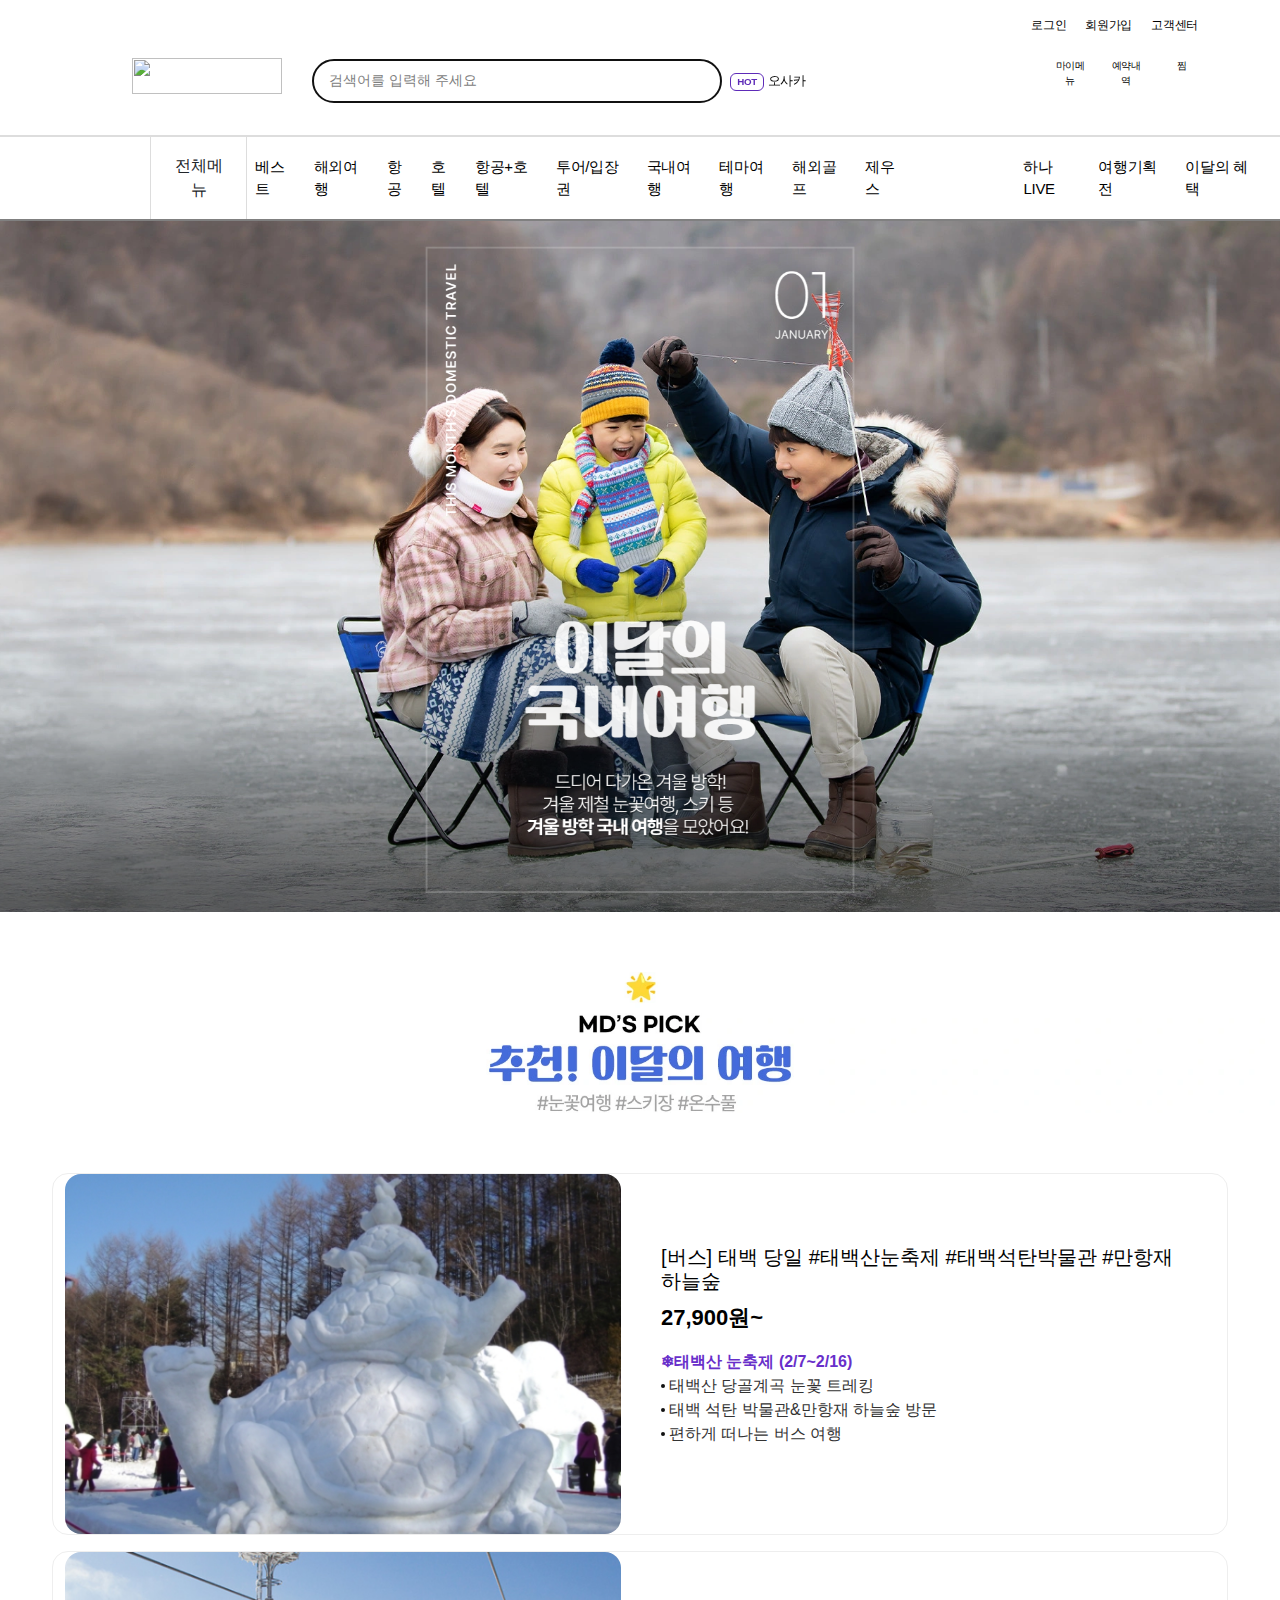
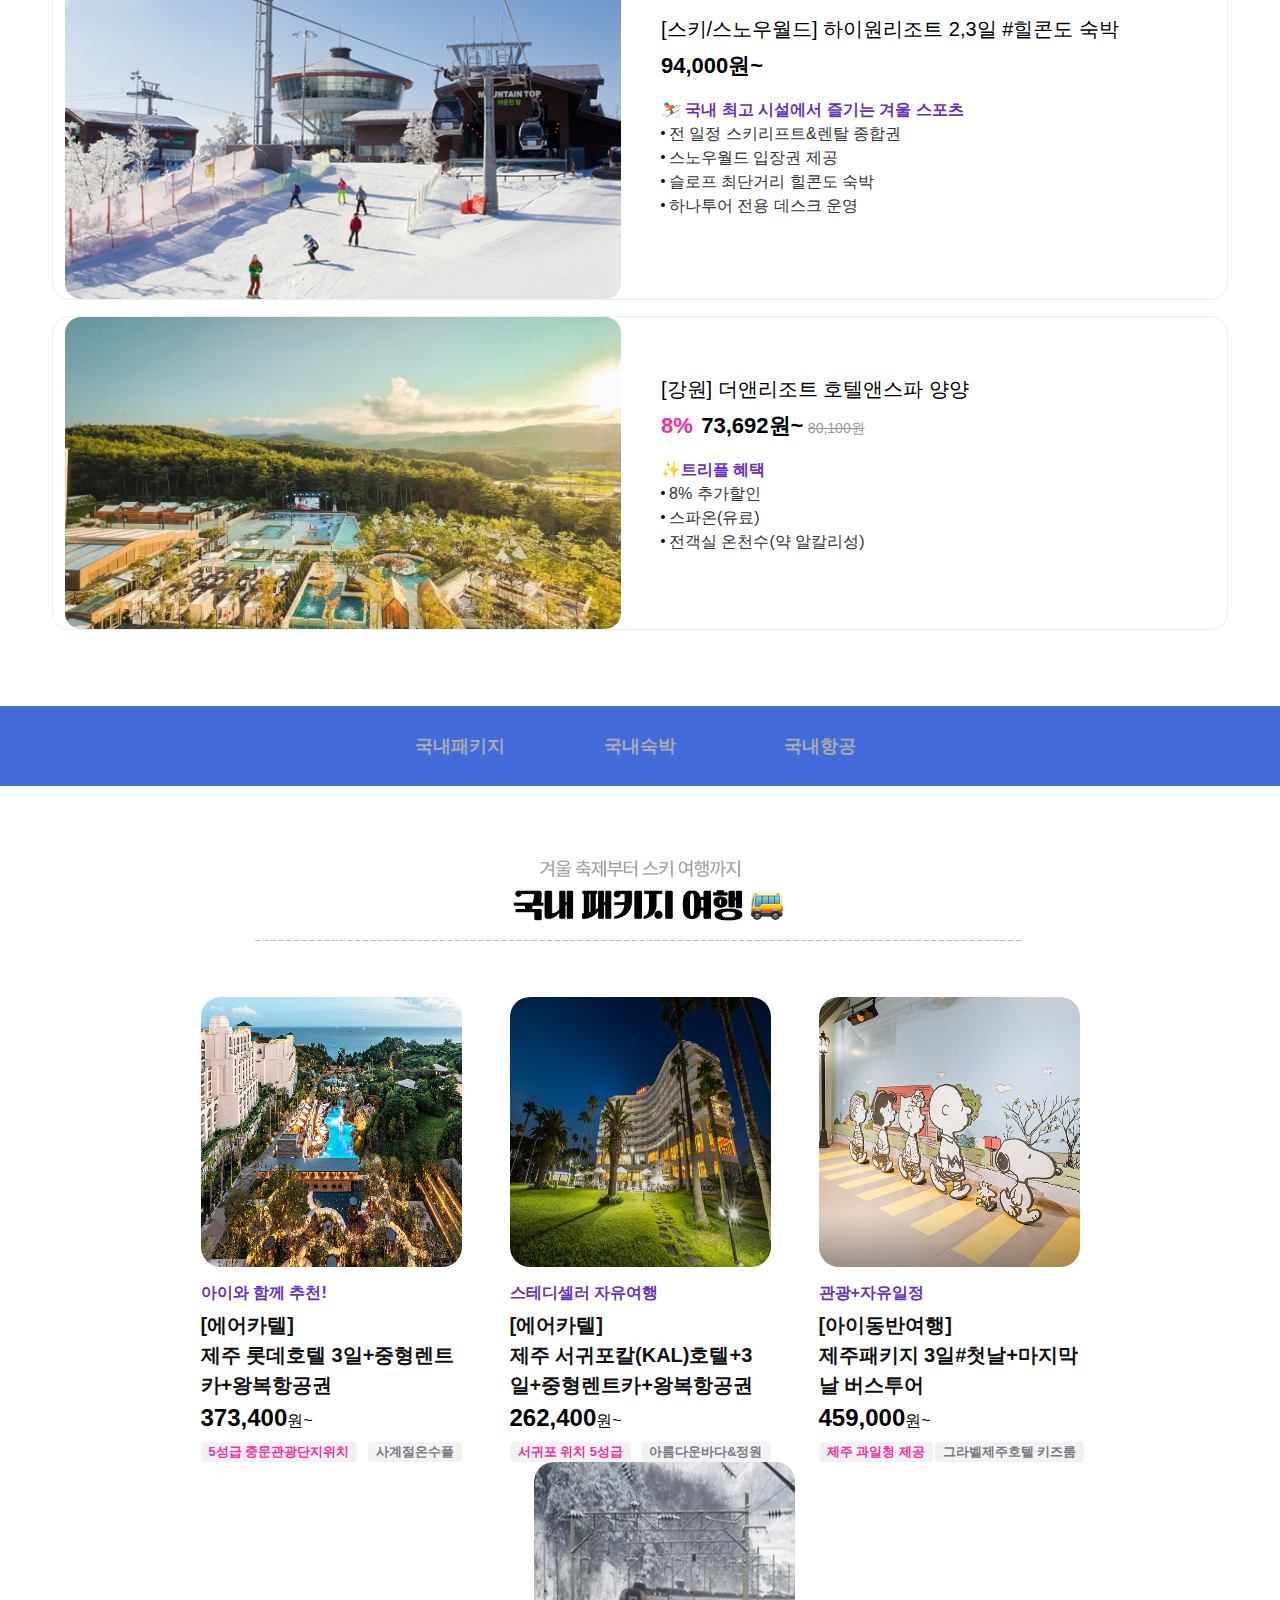
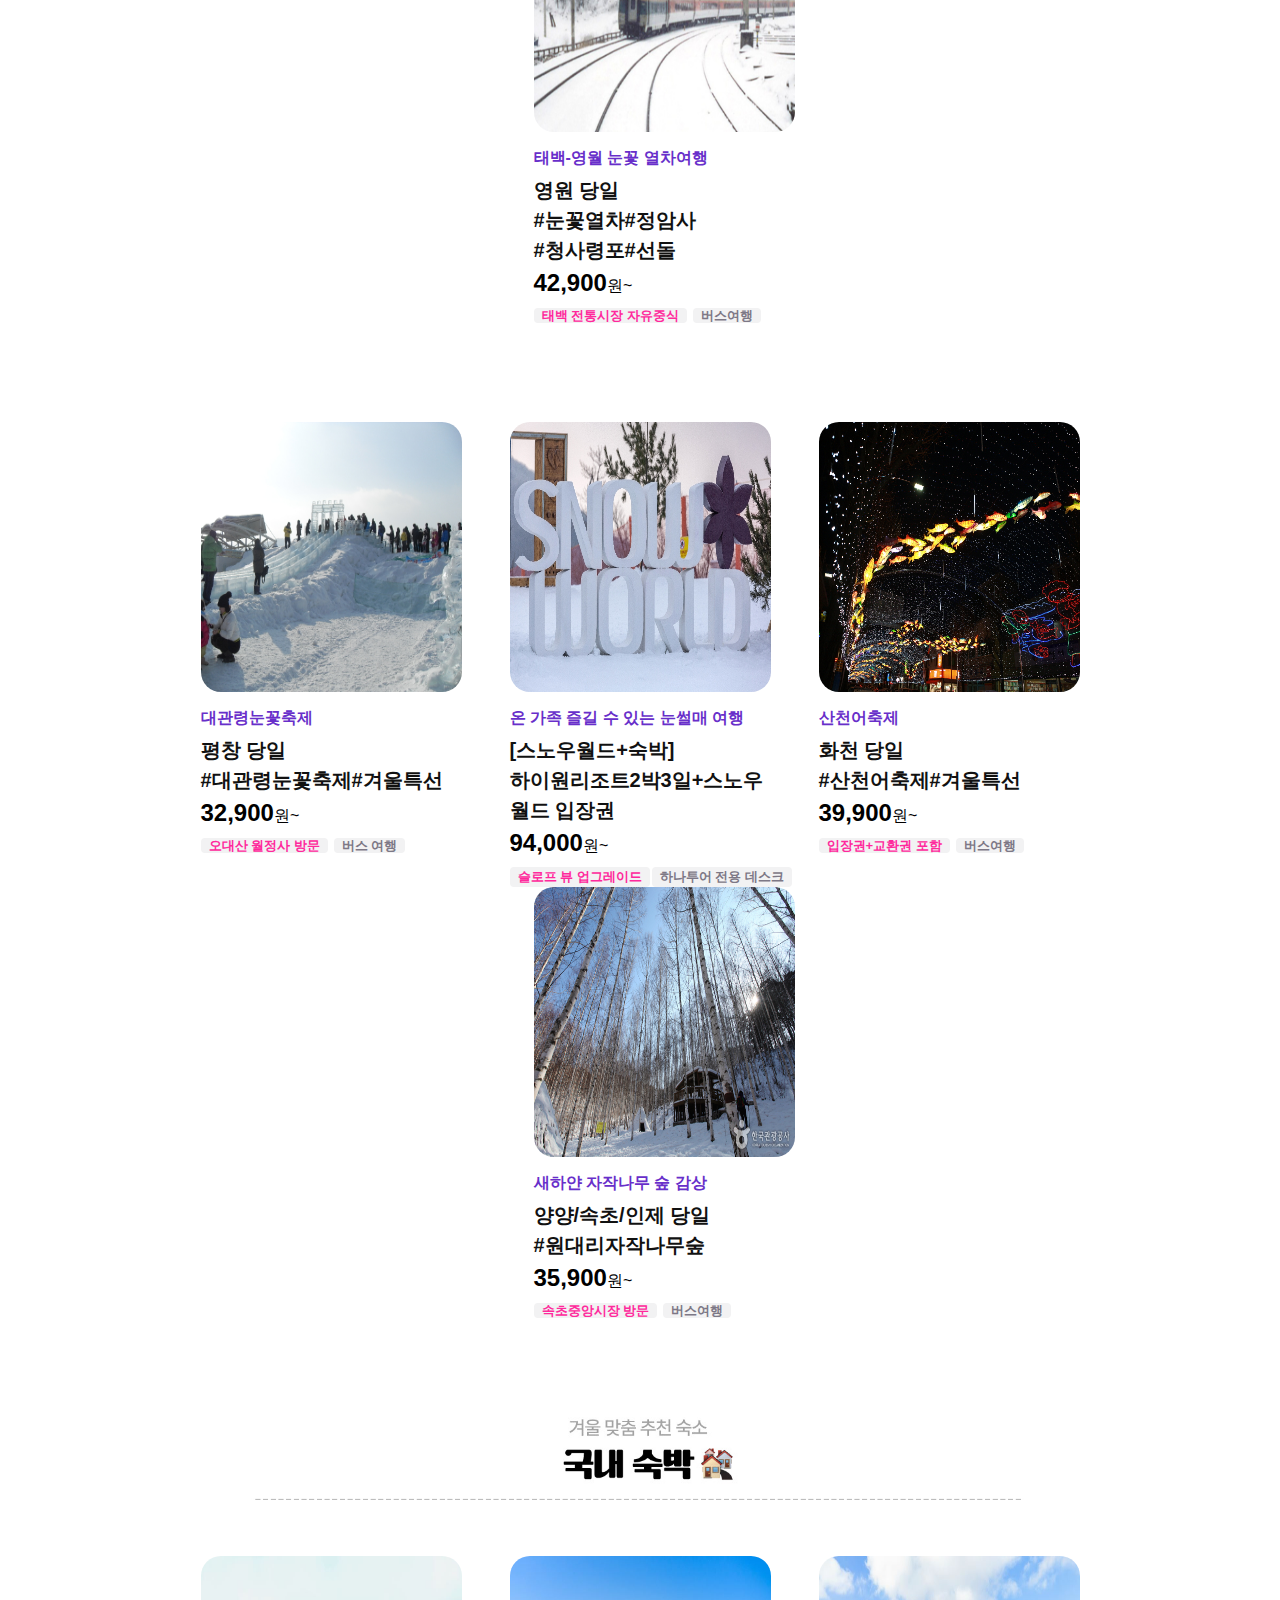
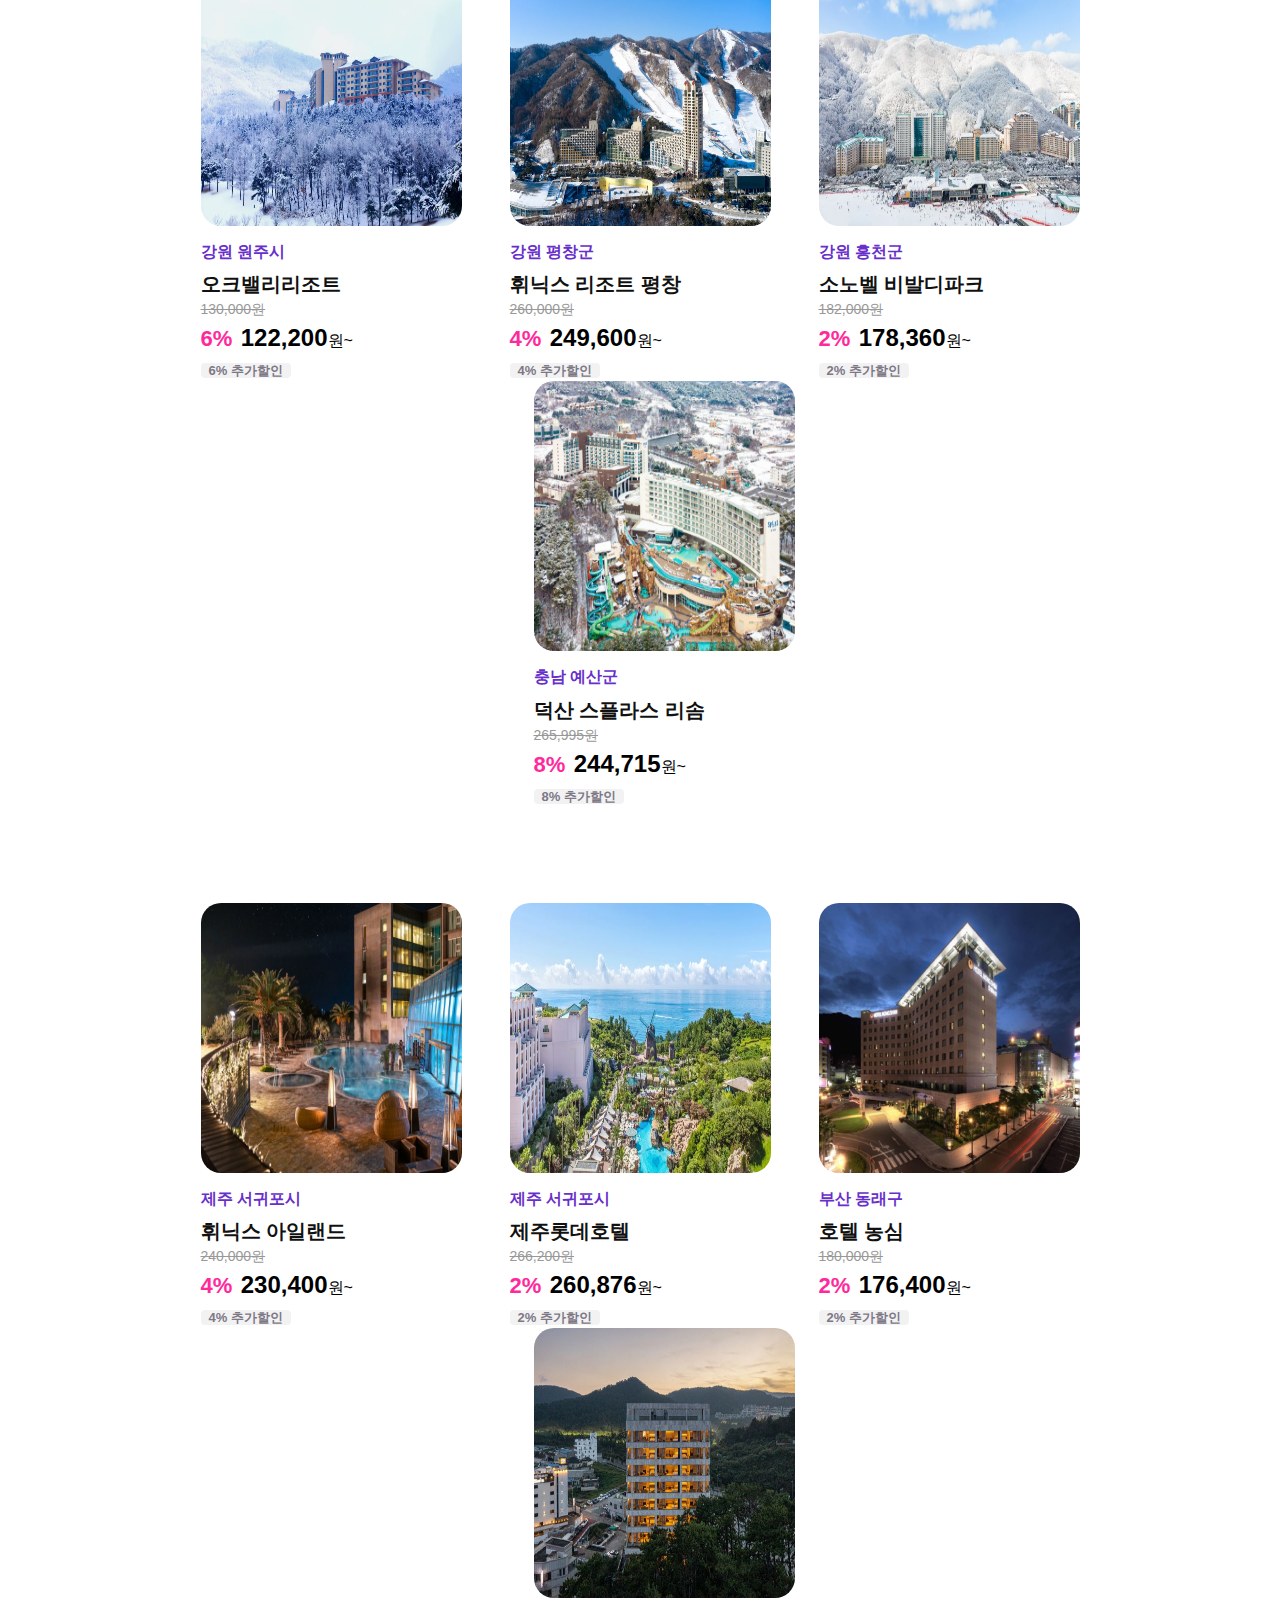
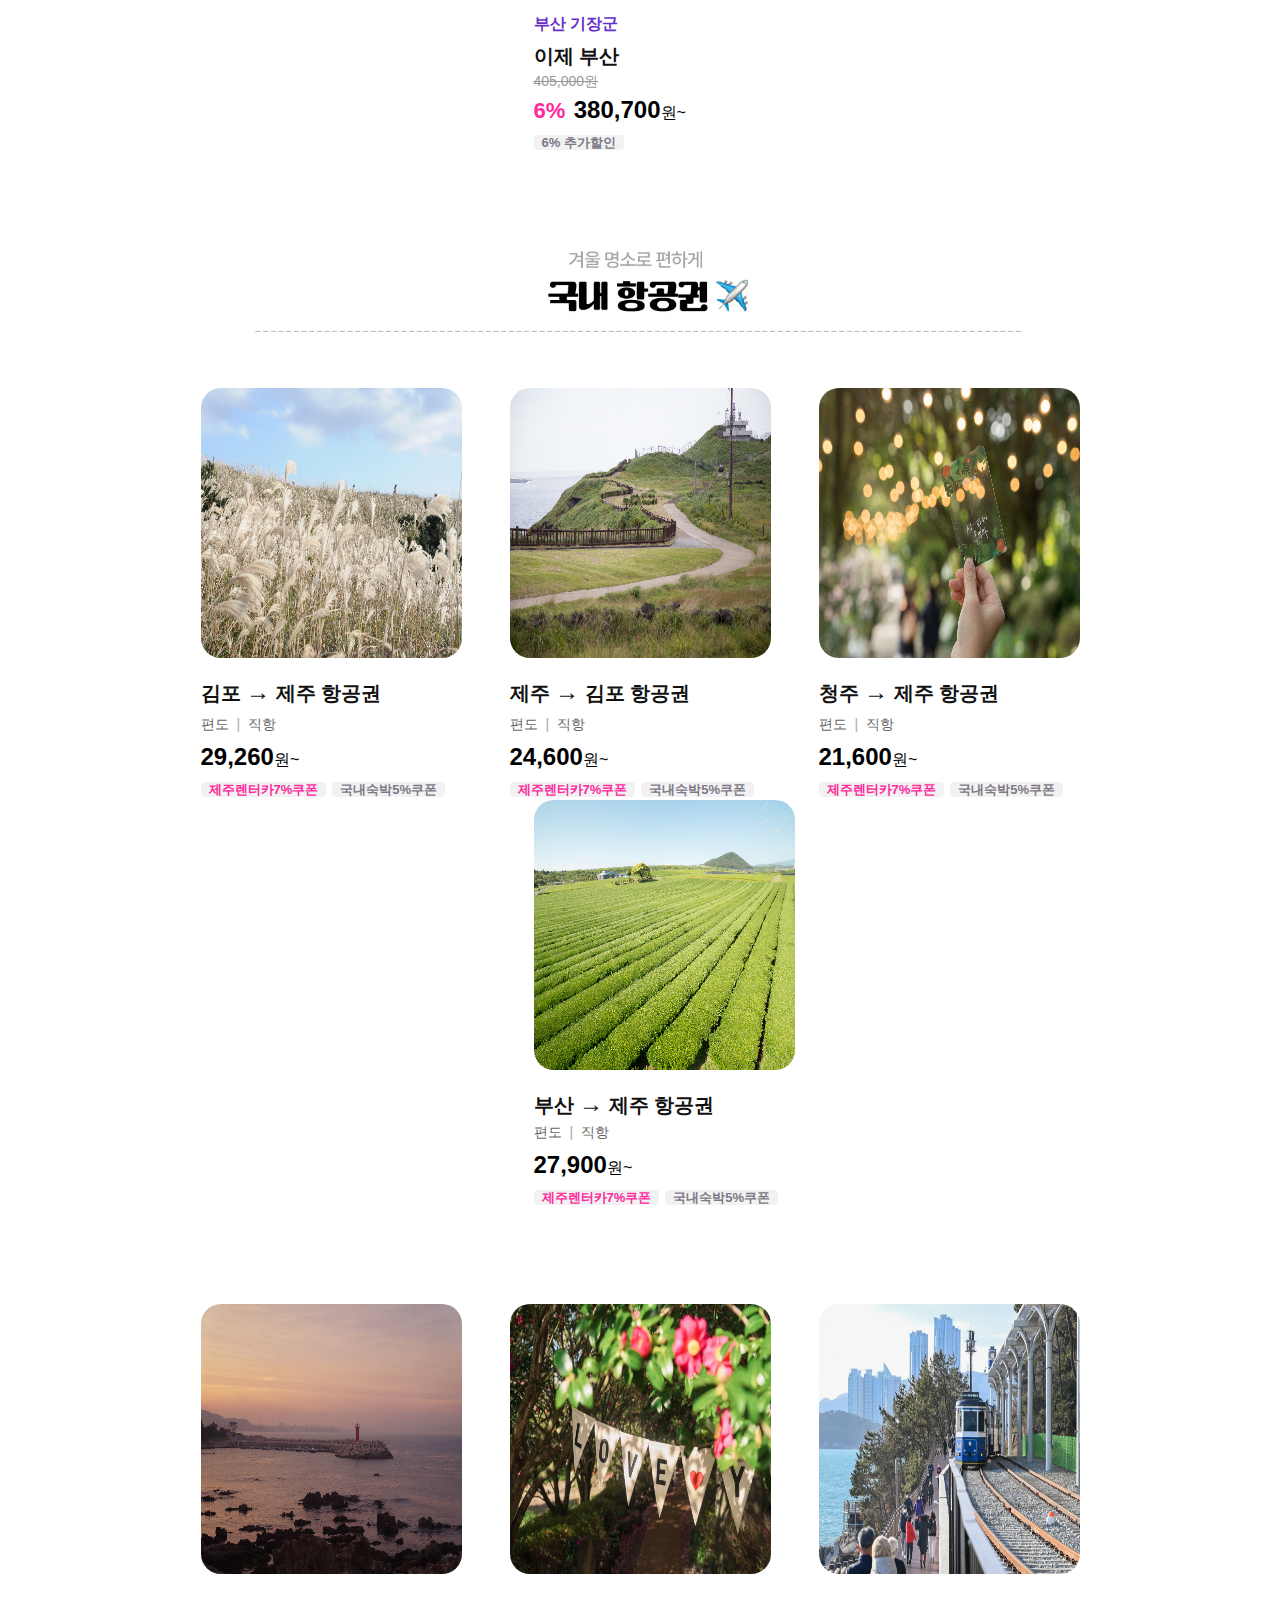
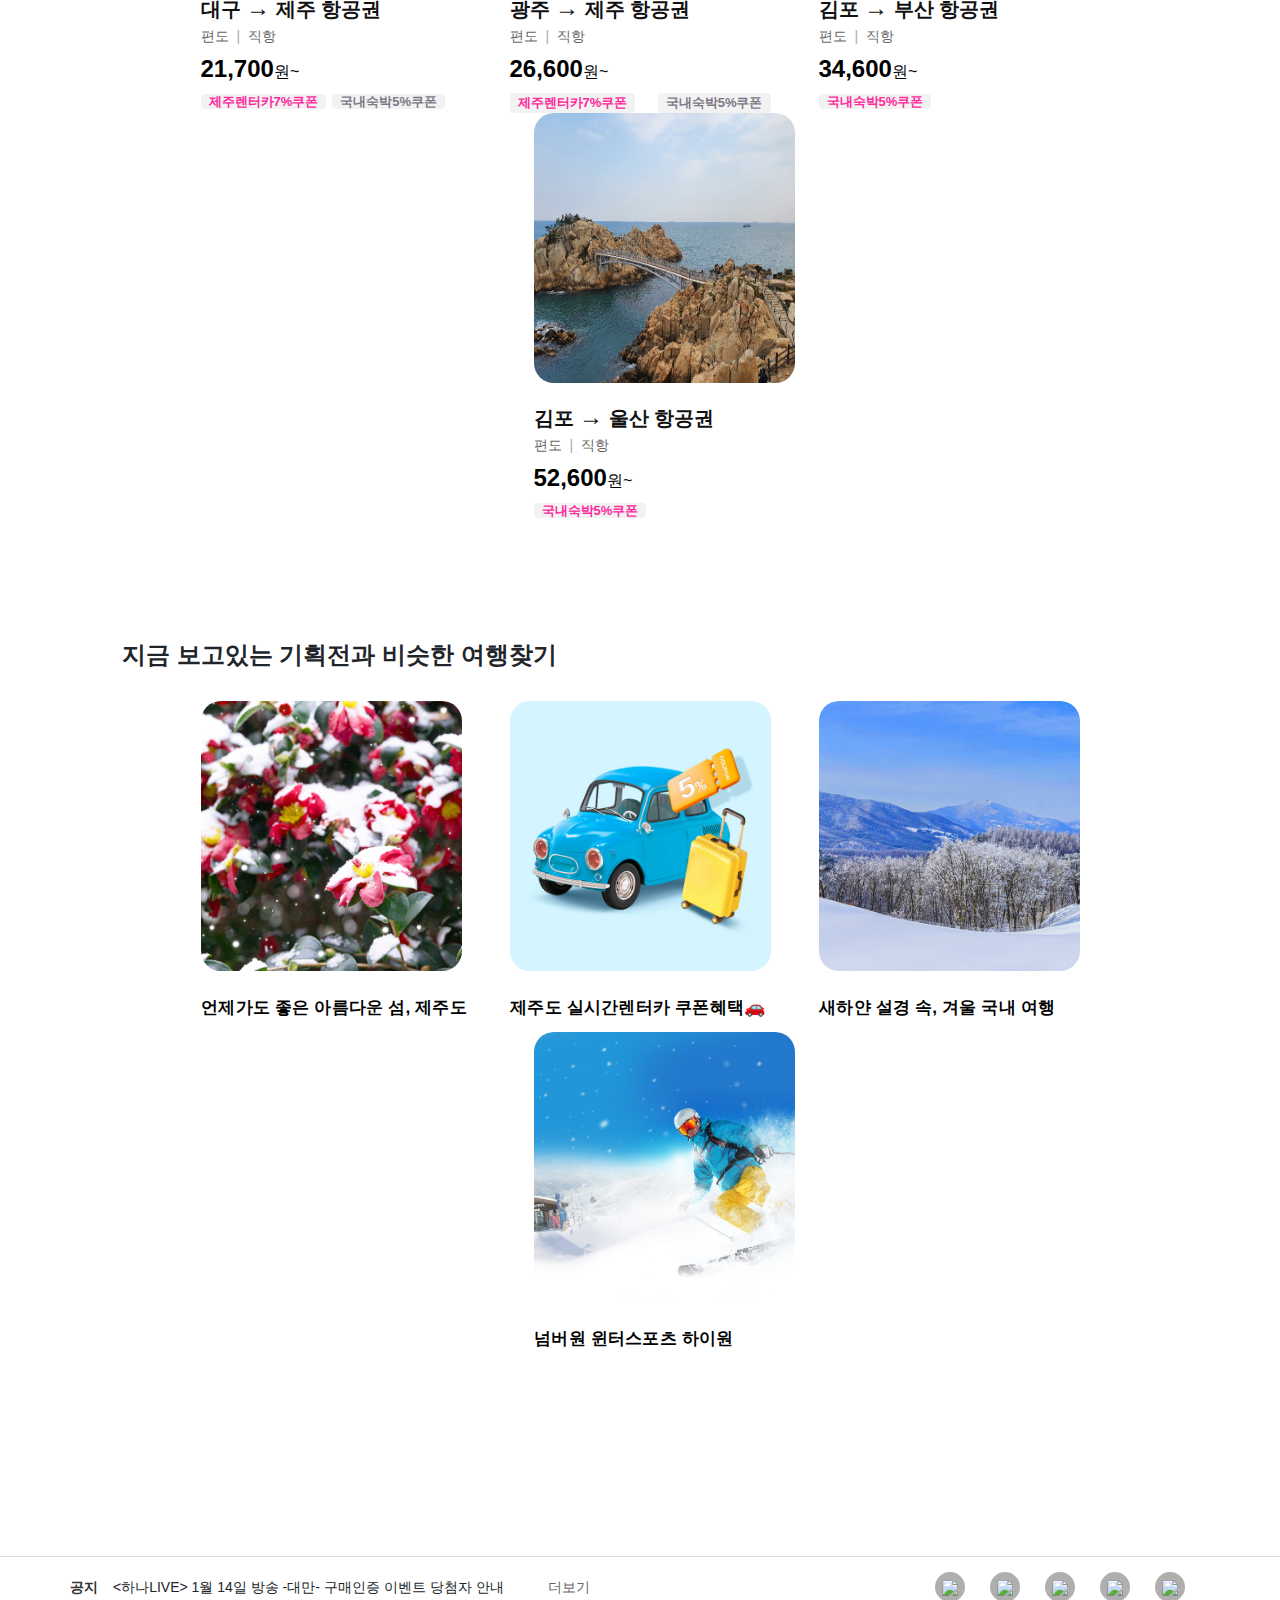
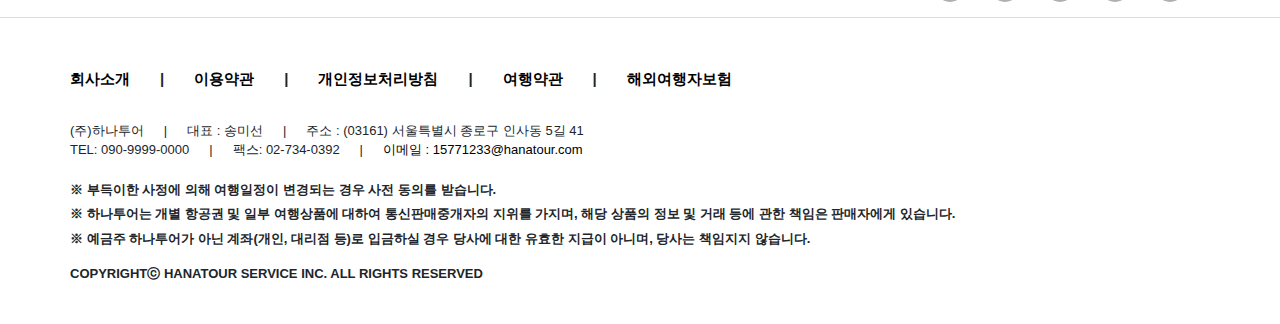
==== commit d8676fe8: "투어 상단 반응형 작업" ====
--- a/tour.html
+++ b/tour.html
@@ -1,1438 +1,1883 @@
 <!DOCTYPE html>
 <html lang="kr">
-
-<head>
+  <head>
     <meta charset="UTF-8" />
     <meta name="viewport" content="width=device-width, initial-scale=1.0" />
-    <script src="https://kit.fontawesome.com/306a3543f7.js" crossorigin="anonymous"></script>
-    <link href="https://cdn.jsdelivr.net/npm/bootstrap@5.3.3/dist/css/bootstrap.min.css" rel="stylesheet"
-        integrity="sha384-QWTKZyjpPEjISv5WaRU9OFeRpok6YctnYmDr5pNlyT2bRjXh0JMhjY6hW+ALEwIH" crossorigin="anonymous" />
-    <link rel="stylesheet" href="https://cdn.jsdelivr.net/npm/swiper@11/swiper-bundle.min.css" />
+    <script
+      src="https://kit.fontawesome.com/306a3543f7.js"
+      crossorigin="anonymous"
+    ></script>
+    <link
+      href="https://cdn.jsdelivr.net/npm/bootstrap@5.3.3/dist/css/bootstrap.min.css"
+      rel="stylesheet"
+      integrity="sha384-QWTKZyjpPEjISv5WaRU9OFeRpok6YctnYmDr5pNlyT2bRjXh0JMhjY6hW+ALEwIH"
+      crossorigin="anonymous"
+    />
+    <link
+      rel="stylesheet"
+      href="https://cdn.jsdelivr.net/npm/swiper@11/swiper-bundle.min.css"
+    />
     <link href="tour.css" rel="stylesheet" type="text/css" />
     <link rel="icon" href="/Favicon.png" />
-    <link rel="stylesheet" as="style" crossorigin href="https://cdn.jsdelivr.net/gh/orioncactus/pretendard@v1.3.8/dist/web/static/pretendard.css" />
     <title>하나투어 : 꿈꾸는 대로, 펼쳐지다</title>
-</head>
-
-<body>
-    <nav class="container nav-first-o pt-3" id="top_park">
-        <div style="text-align: right">
-            <a href="/login.html" class="col ps-3">로그인</a>
-            <a href="#" class="col ps-3">회원가입</a>
-            <a href="#" class="col ps-3">고객센터</a>
-        </div>
-
-        <div class="nav-second-o pt-4 pb-4">
-            <div class="nav-first-box-o">
-                <a href="#"><img src="https://image.hanatour.com/usr/static/img2/pc/com/ico-hanatour-logo2.png"
-                        style="width: 150px; height: 36px" /></a>
-                <input type="text" class="input-box-o" placeholder="검색어를 입력해 주세요" />
-                <a href="#"><i class="fa-solid fa-magnifying-glass" style="
+    <link
+      rel="stylesheet"
+      as="style"
+      crossorigin
+      href="https://cdn.jsdelivr.net/gh/orioncactus/pretendard@v1.3.8/dist/web/static/pretendard.css"
+    />
+  </head>
+
+  <body>
+    <nav class="container nav-first-o pt-3">
+      <div style="text-align: right">
+        <a href="/login.html" class="col ps-3">로그인</a>
+        <a href="#" class="col ps-3">회원가입</a>
+        <a href="#" class="col ps-3">고객센터</a>
+      </div>
+
+      <div class="nav-second-o pt-4 pb-4">
+        <div class="nav-first-box-o">
+          <a href="#"
+            ><img
+              src="https://image.hanatour.com/usr/static/img2/pc/com/ico-hanatour-logo2.png"
+              style="width: 150px; height: 36px"
+          /></a>
+          <input
+            type="text"
+            class="input-box-o"
+            placeholder="검색어를 입력해 주세요"
+          />
+          <a href="#"
+            ><i
+              class="fa-solid fa-magnifying-glass"
+              style="
                 font-size: 18px;
                 position: relative;
                 top: 0.8em;
                 right: 2.3em;
-              "></i></a>
-                <!--Swiper start-->
-                <span class="pt-1 ps-1">
-                    <span class="swiper">
-                        <span class="swiper-wrapper" id="swiper-wrapper-e89fdcaf104d30f68" aria-live="polite" style="
+              "
+            ></i
+          ></a>
+          <!--Swiper start-->
+          <span class="pt-1 ps-1">
+            <span class="swiper">
+              <span
+                class="swiper-wrapper"
+                id="swiper-wrapper-e89fdcaf104d30f68"
+                aria-live="polite"
+                style="
                   transform: translate3d(0px, -150px, 0px);
                   transition-duration: 0ms;
-                ">
-                            <a href="#" class="swiper-slide"><span class="badge nav-badge-o">HOT</span> 일본</a>
-                            <a href="#" class="swiper-slide"><span class="badge nav-badge-o">HOT</span> 대마도</a>
-                            <a href="#" class="swiper-slide"><span class="badge nav-badge-o">HOT</span> 홍콩</a>
-                            <a href="#" class="swiper-slide"><span class="badge nav-badge-o">HOT</span> 대만</a>
-                            <a href="#" class="swiper-slide"><span class="badge nav-badge-o">HOT</span> 다낭</a>
-                            <a href="#" class="swiper-slide"><span class="badge nav-badge-o">HOT</span> 나트랑</a>
-                            <a href="#" class="swiper-slide"><span class="badge nav-badge-o">HOT</span> 오사카</a>
-                            <a href="#" class="swiper-slide"><span class="badge nav-badge-o">HOT</span> 푸꾸옥</a>
-                            <a href="#" class="swiper-slide"><span class="badge nav-badge-o">HOT</span> 장가계</a>
-                            <a href="#" class="swiper-slide"><span class="badge nav-badge-o">HOT</span> 싱가포르</a>
-                        </span>
-                    </span>
-                    <!--Swiper end-->
-                </span>
-            </div>
-
-            <div class="row nav-button-o" style="width: 16.5%">
-                <a href="#" class="text-center col">
-                    <div>
-                        <i class="fa-regular fa-user" style="font-size: 24px"></i>
-                    </div>
-                    <div style="font-size: 10px; letter-spacing: -0.3px">마이메뉴</div>
-                </a>
-
-                <a href="#" class="text-center col">
-                    <div>
-                        <i class="fa-regular fa-file-lines" style="font-size: 24px"></i>
-                    </div>
-                    <div style="font-size: 10px; letter-spacing: -0.3px">예약내역</div>
-                </a>
-
-                <a href="#" class="text-center col">
-                    <div>
-                        <i class="fa-regular fa-heart" style="font-size: 24px"></i>
-                    </div>
-                    <div style="font-size: 10px; letter-spacing: -0.3px">찜</div>
-                </a>
-            </div>
-        </div>
+                "
+              >
+                <a href="#" class="swiper-slide"
+                  ><span class="badge nav-badge-o">HOT</span> 일본</a
+                >
+                <a href="#" class="swiper-slide"
+                  ><span class="badge nav-badge-o">HOT</span> 대마도</a
+                >
+                <a href="#" class="swiper-slide"
+                  ><span class="badge nav-badge-o">HOT</span> 홍콩</a
+                >
+                <a href="#" class="swiper-slide"
+                  ><span class="badge nav-badge-o">HOT</span> 대만</a
+                >
+                <a href="#" class="swiper-slide"
+                  ><span class="badge nav-badge-o">HOT</span> 다낭</a
+                >
+                <a href="#" class="swiper-slide"
+                  ><span class="badge nav-badge-o">HOT</span> 나트랑</a
+                >
+                <a href="#" class="swiper-slide"
+                  ><span class="badge nav-badge-o">HOT</span> 오사카</a
+                >
+                <a href="#" class="swiper-slide"
+                  ><span class="badge nav-badge-o">HOT</span> 푸꾸옥</a
+                >
+                <a href="#" class="swiper-slide"
+                  ><span class="badge nav-badge-o">HOT</span> 장가계</a
+                >
+                <a href="#" class="swiper-slide"
+                  ><span class="badge nav-badge-o">HOT</span> 싱가포르</a
+                >
+              </span>
+            </span>
+            <!--Swiper end-->
+          </span>
+        </div>
+
+        <div class="row nav-button-o" style="width: 16.5%">
+          <a href="#" class="text-center col">
+            <div>
+              <i class="fa-regular fa-user" style="font-size: 24px"></i>
+            </div>
+            <div style="font-size: 10px; letter-spacing: -0.3px">마이메뉴</div>
+          </a>
+
+          <a href="#" class="text-center col">
+            <div>
+              <i class="fa-regular fa-file-lines" style="font-size: 24px"></i>
+            </div>
+            <div style="font-size: 10px; letter-spacing: -0.3px">예약내역</div>
+          </a>
+
+          <a href="#" class="text-center col">
+            <div>
+              <i class="fa-regular fa-heart" style="font-size: 24px"></i>
+            </div>
+            <div style="font-size: 10px; letter-spacing: -0.3px">찜</div>
+          </a>
+        </div>
+      </div>
     </nav>
 
     <!--메뉴바-->
     <div>
-        <nav class="navbar navbar-expand-lg" style="font-size: 15px; word-wrap: normal; padding-bottom: 0px">
-            <div class="container-fluid nav-left-o" style="border-top: 2px solid #ddd; border-bottom: 2px solid gray">
-                <div class="dropdown" style="border-right: 1px solid #ddd; border-left: 1px solid #ddd">
-                    <button class="btn" type="button" data-bs-toggle="dropdown" aria-expanded="false">
-                        <i class="fa-solid fa-bars"></i> 전체메뉴
-                    </button>
-                    <ul class="dropdown-menu">
-                        <li><a class="dropdown-item" href="#">Action</a></li>
-                        <li><a class="dropdown-item" href="#">Another action</a></li>
+      <nav
+        class="navbar navbar-expand-lg"
+        style="font-size: 15px; word-wrap: normal; padding-bottom: 0px"
+      >
+        <div
+          class="container-fluid nav-left-o"
+          style="border-top: 2px solid #ddd; border-bottom: 2px solid gray"
+        >
+          <div
+            class="dropdown"
+            style="border-right: 1px solid #ddd; border-left: 1px solid #ddd"
+          >
+            <button
+              class="btn"
+              type="button"
+              data-bs-toggle="dropdown"
+              aria-expanded="false"
+            >
+              <i class="fa-solid fa-bars"></i> 전체메뉴
+            </button>
+            <ul class="dropdown-menu">
+              <li><a class="dropdown-item" href="#">Action</a></li>
+              <li><a class="dropdown-item" href="#">Another action</a></li>
+            </ul>
+          </div>
+          <div class="collapse navbar-collapse" id="navbarSupportedContent">
+            <ul class="navbar-nav menu-list-o me-auto mb-2 mb-lg-0">
+              <li class="nav-item">
+                <a class="nav-link active" aria-current="page" href="#"
+                  >베스트</a
+                >
+              </li>
+              <li class="nav-item">
+                <a class="nav-link active" aria-current="page" href="#"
+                  >해외여행</a
+                >
+              </li>
+              <li class="nav-item">
+                <a class="nav-link active" aria-current="page" href="#">항공</a>
+              </li>
+              <li class="nav-item">
+                <a class="nav-link active" aria-current="page" href="#">호텔</a>
+              </li>
+              <li class="nav-item">
+                <a class="nav-link active" aria-current="page" href="#"
+                  >항공+호텔</a
+                >
+              </li>
+              <li class="nav-item">
+                <a class="nav-link active" aria-current="page" href="#"
+                  >투어/입장권</a
+                >
+              </li>
+              <li class="nav-item">
+                <a class="nav-link active" aria-current="page" href="#"
+                  >국내여행</a
+                >
+              </li>
+              <li class="nav-item">
+                <a class="nav-link active" aria-current="page" href="#"
+                  >테마여행</a
+                >
+              </li>
+              <li class="nav-item">
+                <a class="nav-link active" aria-current="page" href="#"
+                  >해외골프</a
+                >
+              </li>
+              <li class="nav-item">
+                <a class="nav-link active" aria-current="page" href="#"
+                  >제우스</a
+                >
+              </li>
+            </ul>
+          </div>
+          <div
+            class="collapse navbar-collapse nav-right-o"
+            id="navbarSupportedContent"
+          >
+            <ul class="navbar-nav me-auto mb-2 mb-lg-0">
+              <li class="nav-item">
+                <a class="nav-link active" aria-current="page" href="#"
+                  >하나LIVE</a
+                >
+              </li>
+              <li class="nav-item">
+                <a class="nav-link active" aria-current="page" href="#"
+                  >여행기획전</a
+                >
+              </li>
+              <li class="nav-item">
+                <a class="nav-link active" aria-current="page" href="#"
+                  >이달의 혜택</a
+                >
+              </li>
+            </ul>
+          </div>
+        </div>
+      </nav>
+    </div>
+
+    <section class="firstArea_jae">
+      <div class="inr wide">
+        <div class="contents_jae">
+          <div class="key_visual_jae">
+            <span class="visual_tit_jae">
+              <img src="tour_foto/pc_title_jae.webp" alt="" />
+            </span>
+            <div
+              id="carouselExampleFade"
+              class="carousel slide carousel-fade"
+              data-bs-ride="carousel"
+              data-bs-pause="false"
+            >
+              <div class="carousel-inner">
+                <div
+                  class="carousel-item flag_jae active"
+                  data-bs-interval="3000"
+                >
+                  <img
+                    src="tour_foto/pc_visual_001_jae.webp"
+                    class="d-block w-100"
+                    alt="..."
+                  />
+                </div>
+                <div class="carousel-item flag_jae" data-bs-interval="3000">
+                  <img
+                    src="tour_foto/pc_visual_002_jae.webp"
+                    class="d-block w-100"
+                    alt="..."
+                  />
+                </div>
+                <div class="carousel-item flag_jae" data-bs-interval="3000">
+                  <img
+                    src="tour_foto/pc_visual_003_jae.webp"
+                    class="d-block w-100"
+                    alt="..."
+                  />
+                </div>
+              </div>
+            </div>
+          </div>
+        </div>
+      </div>
+
+      <div class="bnr_area_jae">
+        <img src="tour_foto/mdpick_jae.webp" alt="" />
+      </div>
+
+      <div class="container domestic-container-jae">
+        <div class="row">
+          <div class="col-12 card-container-jae">
+            <div class="card mb-3 card_jae">
+              <div class="row row-jae">
+                <div class="col-md-6 col-12 img-container_jae">
+                  <div class="img-list_jae">
+                    <img
+                      src="tour_foto/taeback_jae.jpg"
+                      class="img-fluid"
+                      alt="..."
+                    />
+                  </div>
+                </div>
+                <div class="col-md-6 col-12 center_jae">
+                  <div class="card-body">
+                    <h5 class="card-title travel-card-title-jae">
+                      [버스] 태백 당일 #태백산눈축제 #태백석탄박물관
+                      #만항재하늘숲
+                    </h5>
+                    <span class="travel_price_jae">27,900원~</span>
+                    <p class="card-text text_jae">❄태백산 눈축제 (2/7~2/16)</p>
+                    <ul class="benefit_list_jae">
+                      <li>태백산 당골계곡 눈꽃 트레킹</li>
+                      <li>태백 석탄 박물관&만항재 하늘숲 방문</li>
+                      <li>편하게 떠나는 버스 여행</li>
                     </ul>
-                </div>
-                <div class="collapse navbar-collapse" id="navbarSupportedContent">
-                    <ul class="navbar-nav menu-list-o me-auto mb-2 mb-lg-0">
-                        <li class="nav-item">
-                            <a class="nav-link active" aria-current="page" href="#">베스트</a>
-                        </li>
-                        <li class="nav-item">
-                            <a class="nav-link active" aria-current="page" href="#">해외여행</a>
-                        </li>
-                        <li class="nav-item">
-                            <a class="nav-link active" aria-current="page" href="#">항공</a>
-                        </li>
-                        <li class="nav-item">
-                            <a class="nav-link active" aria-current="page" href="#">호텔</a>
-                        </li>
-                        <li class="nav-item">
-                            <a class="nav-link active" aria-current="page" href="#">항공+호텔</a>
-                        </li>
-                        <li class="nav-item">
-                            <a class="nav-link active" aria-current="page" href="#">투어/입장권</a>
-                        </li>
-                        <li class="nav-item">
-                            <a class="nav-link active" aria-current="page" href="#">국내여행</a>
-                        </li>
-                        <li class="nav-item">
-                            <a class="nav-link active" aria-current="page" href="#">테마여행</a>
-                        </li>
-                        <li class="nav-item">
-                            <a class="nav-link active" aria-current="page" href="#">해외골프</a>
-                        </li>
-                        <li class="nav-item">
-                            <a class="nav-link active" aria-current="page" href="#">제우스</a>
-                        </li>
+                  </div>
+                </div>
+              </div>
+            </div>
+          </div>
+
+          <div class="col-12 card-container-jae">
+            <div class="card mb-3 card_jae">
+              <div class="row row-jae">
+                <div class="col-md-6 col-12 img-container_jae">
+                  <div class="img-list_jae">
+                    <img
+                      src="tour_foto/highone_jae.jpg"
+                      class="img-fluid"
+                      alt="..."
+                    />
+                  </div>
+                </div>
+                <div class="col-md-6 col-12 center_jae">
+                  <div class="card-body">
+                    <h5 class="card-title travel-card-title-jae">
+                      [스키/스노우월드] 하이원리조트 2,3일 #힐콘도 숙박
+                    </h5>
+                    <span class="travel_price_jae">94,000원~</span>
+                    <p class="card-text text_jae">
+                      ⛷️ 국내 최고 시설에서 즐기는 겨울 스포츠
+                    </p>
+                    <ul class="benefit_list_jae">
+                      <li>전 일정 스키리프트&렌탈 종합권</li>
+                      <li>스노우월드 입장권 제공</li>
+                      <li>슬로프 최단거리 힐콘도 숙박</li>
+                      <li>하나투어 전용 데스크 운영</li>
                     </ul>
-                </div>
-                <div class="collapse navbar-collapse nav-right-o" id="navbarSupportedContent">
-                    <ul class="navbar-nav me-auto mb-2 mb-lg-0">
-                        <li class="nav-item">
-                            <a class="nav-link active" aria-current="page" href="#">하나LIVE</a>
-                        </li>
-                        <li class="nav-item">
-                            <a class="nav-link active" aria-current="page" href="#">여행기획전</a>
-                        </li>
-                        <li class="nav-item">
-                            <a class="nav-link active" aria-current="page" href="#">이달의 혜택</a>
-                        </li>
+                  </div>
+                </div>
+              </div>
+            </div>
+          </div>
+
+          <div class="col-12 card-container-jae">
+            <div class="card mb-3 card_jae">
+              <div class="row row-jae">
+                <div class="col-md-6 col-12 img-container_jae">
+                  <div class="img-list_jae">
+                    <img
+                      src="tour_foto/yangyang_jae.webp"
+                      class="img-fluid"
+                      alt="..."
+                    />
+                  </div>
+                </div>
+                <div class="col-md-6 col-12 center_jae">
+                  <div class="card-body">
+                    <h5 class="card-title travel-card-title-jae">
+                      [강원] 더앤리조트 호텔앤스파 양양
+                    </h5>
+                    <span class="discount_jae">8%</span>
+                    <span class="travel_price_jae">73,692원~</span>
+                    <small class="price_jae">80,100원</small>
+                    <p class="card-text text_jae">✨트리플 혜택</p>
+                    <ul class="benefit_list_jae">
+                      <li>8% 추가할인</li>
+                      <li>스파온(유료)</li>
+                      <li>전객실 온천수(약 알칼리성)</li>
                     </ul>
-                </div>
-            </div>
-        </nav>
-        <div class="chattingBox_park">
-            <div class="chattingFirst_park text-center p-4">
-                <img src="https://image.hanatour.com/usr/static/svg/ico_chatai_big.svg" width="40px" height="40px" >
-                <div class="mt-2">AI 채팅상담</div>
-            </div>
-            <div class="chattingSecond_park text-center p-1">최근본상품</div>
-            <div class="chattingThird_park fw-bold p-1 d-flex justify-content-center">
-                <div class="firstA_park">
-                    <a href="#top_park" class=""><img src="./tour_foto/topicon_park.png" width="10px" height="10px"></a>
-                </div>
-                <div class="secondA_park">
-                    <a href="#top_park">TOP</a>
-                </div>
-            </div>
-        </div>
+                  </div>
+                </div>
+              </div>
+            </div>
+          </div>
+        </div>
+      </div>
+    </section>
+
+    <div class="middleNavbar_park mb-4">
+      <div class="buttonContainer_park d-flex justify-content-center">
+        <div>
+          <a href="#section1_park">
+            <button type="button" class="navbarButton_park">국내패키지</button>
+          </a>
+        </div>
+        <div>
+          <a href="#section2_park">
+            <button type="button" class="navbarButton_park">국내숙박</button>
+          </a>
+        </div>
+        <div>
+          <a href="#section3_park">
+            <button type="button" class="navbarButton_park">국내항공</button>
+          </a>
+        </div>
+      </div>
     </div>
 
-    <section class="firstArea_jae">
-        <div class="inr wide">
-            <div class="contents_jae">
-                <div class="key_visual_jae">
-                    <span class="visual_tit_jae"><img src="tour_foto/pc_title_jae.webp" title="" alt="" /></span>
-                    <div id="carouselExampleFade" class="carousel slide carousel-fade" data-bs-ride="carousel"
-                        data-bs-pause="false">
-                        <div class="carousel-inner">
-                            <div class="carousel-item flag_jae active" data-bs-interval="3000">
-                                <img src="tour_foto/pc_visual_001_jae.webp" class="d-block w-100" alt="..." />
-                            </div>
-                            <div class="carousel-item flag_jae" data-bs-interval="3000">
-                                <img src="tour_foto/pc_visual_002_jae.webp" class="d-block w-100" alt="..." />
-                            </div>
-                            <div class="carousel-item flag_jae" data-bs-interval="3000">
-                                <img src="tour_foto/pc_visual_003_jae.webp" class="d-block w-100" alt="..." />
-                            </div>
-                        </div>
-                    </div>
-                </div>
-            </div>
-        </div>
-        <div class="bnr_area_jae">
-            <img src="tour_foto/mdpick_jae.webp" />
-        </div>
-        <div class="domestic-container-jae">
-            <div class="domestic-list">
-                <div class="card mb-3 card_jae">
-                    <div class="row g-0">
-                        <div class="col-md-6">
-                            <div class="img-list_jae">
-                                <img src="tour_foto/taeback_jae.jpg" class="img-fluid" alt="..." />
-                            </div>
-                        </div>
-                        <div class="col-md-6 center_jae">
-                            <div class="card-body">
-                                <h5 class="card-title travel-card-title-jae">
-                                    [버스] 태백 당일 #태백산눈축제 #태백석탄박물관 #만항재하늘숲
-                                </h5>
-                                <span class="travel_price_jae">27,900원~</span>
-                                <p class="card-text text_jae">❄태백산 눈축제 (2/7~2/16)</p>
-                                <ul class="benefit_list_jae">
-                                    <li>태백산 당골계곡 눈꽃 트레킹</li>
-                                    <li>태백 석탄 박문관&만항재 하늘숲 방문</li>
-                                    <li>편하게 떠나는 버스 여행</li>
-                                </ul>
-                            </div>
-                        </div>
-                    </div>
-                </div>
-            </div>
-            <div class="domestic-list">
-                <div class="card mb-3 card_jae">
-                    <div class="row g-0">
-                        <div class="col-md-6">
-                            <div class="img-list_jae">
-                                <img src="tour_foto/highone_jae.jpg" class="img-fluid" alt="..." />
-                            </div>
-                        </div>
-                        <div class="col-md-6 center_jae">
-                            <div class="card-body">
-                                <h5 class="card-title travel-card-title-jae">
-                                    [스키/스노우월드] 하이원리조트 2,3일 #힐콘도 숙박
-                                </h5>
-                                <span class="travel_price_jae">94,000원~</span>
-                                <p class="card-text text_jae">
-                                    ⛷️ 국내 최고 시설에서 즐기는 겨울 스포츠
-                                </p>
-                                <ul class="benefit_list_jae">
-                                    <li>전 일정 사용 가능한 스키리프트&렌탈 종합권</li>
-                                    <li>스노우월드 입장권 제공</li>
-                                    <li>슬로프 최단거리 힐콘도 숙박&업그레이드</li>
-                                    <li>하나투어 전용 데스크 운영</li>
-                                </ul>
-                            </div>
-                        </div>
-                    </div>
-                </div>
-            </div>
-            <div class="domestic-list">
-                <div class="card mb-3 card_jae">
-                    <div class="row g-0">
-                        <div class="col-md-6">
-                            <div class="img-list_jae">
-                                <img src="tour_foto/yangyang_jae.webp" class="img-fluid" alt="..." />
-                            </div>
-                        </div>
-                        <div class="col-md-6 center_jae park">
-                            <div class="card-body">
-                                <h5 class="card-title travel-card-title-jae">
-                                    [강원] 더앤리조트 호텔앤스파 양양
-                                </h5>
-                                <span class="discount_jae">8%</span>
-                                <span class="travel_price_jae">73,692원~</span><small class="price_jae">80,100원</small>
-
-                                <p class="card-text text_jae">✨트리플 혜택</p>
-                                <ul class="benefit_list_jae">
-                                    <li>8% 추가할인</li>
-                                    <li>스파온(유료)</li>
-                                    <li>전객실 온천수(약 알칼리성)</li>
-                                </ul>
-                            </div>
-                        </div>
-                    </div>
-                </div>
-            </div>
-        </div>
-    </section>
-
-    <div class="middleNavbar_park mb-4">
-        <div class="buttonContainer_park d-flex justify-content-center">
-            <div>
-                <a href="#section1_park">
-                    <button type="button" class="navbarButton_park">국내패키지</button>
-                </a>
-            </div>
-            <div>
-                <a href="#section2_park">
-                    <button type="button" class="navbarButton_park">국내숙박</button>
-                </a>
-            </div>
-            <div>
-                <a href="#section3_park">
-                    <button type="button" class="navbarButton_park">국내항공</button>
-                </a>
-            </div>
-        </div>
-    </div>
-
     <section class="secondArea_park mb-5" id="section1_park">
-        <div class="d-flex justify-content-center">
-            <img src="./tour_foto/title001_park.jpg" class="mt-5 mb-2 titleImgMedia_park" width="100%">
-        </div>
-        <div class="container displayNone_park">
-            <div class="row p-5 d-flex justify-content-center">
-                <div class="col-md-3 cardContainer_park p-0">
-                    <div class="card card_park">
-                        <img src="./tour_foto/card1_park.jpg" class="card-img-top cardImg_park" height="270px" />
-                        <div class="card-body mt-3 p-0">
-                            <h6 class="card-title fw-bold cardTitle_park">
-                                아이와 함께 추천!
-                            </h6>
-                            <p class="card-text fw-bold mb-0 cardText_park">
-                                [에어카텔]<br />
-                                제주 롯데호텔 3일+중형렌트카+왕복항공권
-                            </p>
-                            <span class="fs-6"><strong class="fs-4">373,400</strong>원~</span>
-                            <div class="benefit_park mt-1 d-flex justify-content-between">
-                                <span class="point1_park fw-bold">5성급 중문관광단지위치</span>
-                                <span class="point2_park fw-bold">사계절온수풀</span>
-                            </div>
-                        </div>
-                    </div>
-                </div>
-                <div class="col-md-3 cardContainer_park p-0 ms-5">
-                    <div class="card card_park">
-                        <img src="./tour_foto/card2_park.jpg" class="card-img-top cardImg_park" height="270px" />
-                        <div class="card-body mt-3 p-0">
-                            <h6 class="card-title fw-bold cardTitle_park">
-                                스테디셀러 자유여행
-                            </h6>
-                            <p class="card-text fw-bold mb-0 cardText_park">
-                                [에어카텔]<br />제주
-                                서귀포칼(KAL)호텔+3일+중형렌트카+왕복항공권
-                            </p>
-                            <span class="fs-6"><strong class="fs-4">262,400</strong>원~</span>
-                            <div class="benefit_park mt-1 d-flex justify-content-between">
-                                <span class="point1_park fw-bold">서귀포 위치 5성급</span>
-                                <span class="point2_park fw-bold">아름다운바다&정원</span>
-                            </div>
-                        </div>
-                    </div>
-                </div>
-                <div class="col-md-3 cardContainer_park p-0 ms-5">
-                    <div class="card card_park">
-                        <img src="./tour_foto/card3_park.jpg" class="card-img-top cardImg_park" height="270px" />
-                        <div class="card-body mt-3 p-0">
-                            <h6 class="card-title fw-bold cardTitle_park">관광+자유일정</h6>
-                            <p class="card-text fw-bold mb-0 cardText_park">
-                                [아이동반여행]<br />
-                                제주패키지 3일#첫날+마지막날 버스투어
-                            </p>
-                            <span class="fs-6"><strong class="fs-4">459,000</strong>원~</span>
-                            <div class="benefit_park mt-1 d-flex justify-content-between">
-                                <span class="point1_park fw-bold">제주 과일청 제공</span>
-                                <span class="point2_park fw-bold">그라벨제주호텔 키즈룸</span>
-                            </div>
-                        </div>
-                    </div>
-                </div>
-                <div class="col-md-3 cardContainer_park p-0 ms-5">
-                    <div class="card card_park">
-                        <img src="./tour_foto/card4_park.jpg" class="card-img-top cardImg_park" height="270px" />
-                        <div class="card-body mt-3 p-0">
-                            <h6 class="card-title fw-bold cardTitle_park">
-                                태백-영월 눈꽃 열차여행
-                            </h6>
-                            <p class="card-text fw-bold mb-0 cardText_park">
-                                영원 당일<br />
-                                #눈꽃열차#정암사<br />#청사령포#선돌
-                            </p>
-                            <span class="fs-6"><strong class="fs-4">42,900</strong>원~</span>
-                            <div class="benefit_park mt-1">
-                                <span class="point1_park fw-bold">태백 전통시장 자유중식</span>
-                                <span class="point2_park fw-bold">버스여행</span>
-                            </div>
-                        </div>
-                    </div>
-                </div>
-            </div>
-        </div>
-        <div class="container displayNone_park">
-            <div class="row p-5 d-flex justify-content-center">
-                <div class="col-md-3 cardContainer_park p-0">
-                    <div class="card card_park">
-                        <img src="./tour_foto/card5_park.jpg" class="card-img-top cardImg_park" height="270px" />
-                        <div class="card-body mt-3 p-0">
-                            <h6 class="card-title fw-bold cardTitle_park">
-                                대관령눈꽃축제
-                            </h6>
-                            <p class="card-text fw-bold mb-0 cardText_park">
-                                평창 당일<br />#대관령눈꽃축제#겨울특선
-                            </p>
-                            <span class="fs-6"><strong class="fs-4">32,900</strong>원~</span>
-                            <div class="benefit_park mt-1">
-                                <span class="point1_park fw-bold">오대산 월정사 방문</span>
-                                <span class="point2_park fw-bold">버스 여행</span>
-                            </div>
-                        </div>
-                    </div>
-                </div>
-                <div class="col-md-3 cardContainer_park p-0 ms-5">
-                    <div class="card card_park">
-                        <img src="./tour_foto/card6_park.jpg" class="card-img-top cardImg_park" height="270px" />
-                        <div class="card-body mt-3 p-0">
-                            <h6 class="card-title fw-bold cardTitle_park">
-                                온 가족 즐길 수 있는 눈썰매 여행
-                            </h6>
-                            <p class="card-text fw-bold mb-0 cardText_park">
-                                [스노우월드+숙박]<br />
-                                하이원리조트2박3일+스노우월드 입장권
-                            </p>
-                            <span class="fs-6"><strong class="fs-4">94,000</strong>원~</span>
-                            <div class="benefit_park mt-1 d-flex justify-content-between">
-                                <span class="point1_park fw-bold">슬로프 뷰 업그레이드</span>
-                                <span class="point2_park fw-bold">하나투어 전용 데스크</span>
-                            </div>
-                        </div>
-                    </div>
-                </div>
-                <div class="col-md-3 cardContainer_park p-0 ms-5">
-                    <div class="card card_park">
-                        <img src="./tour_foto/card7_park.jpg" class="card-img-top cardImg_park" height="270px" />
-                        <div class="card-body mt-3 p-0">
-                            <h6 class="card-title fw-bold cardTitle_park">산천어축제</h6>
-                            <p class="card-text fw-bold mb-0 cardText_park">
-                                화천 당일<br />
-                                #산천어축제#겨울특선
-                            </p>
-                            <span class="fs-6"><strong class="fs-4">39,900</strong>원~</span>
-                            <div class="benefit_park mt-1">
-                                <span class="point1_park fw-bold">입장권+교환권 포함</span>
-                                <span class="point2_park fw-bold">버스여행</span>
-                            </div>
-                        </div>
-                    </div>
-                </div>
-                <div class="col-md-3 cardContainer_park p-0 ms-5">
-                    <div class="card card_park">
-                        <img src="./tour_foto/card8_park.jpg" class="card-img-top cardImg_park" height="270px" />
-                        <div class="card-body mt-3 p-0">
-                            <h6 class="card-title fw-bold cardTitle_park">
-                                새하얀 자작나무 숲 감상
-                            </h6>
-                            <p class="card-text fw-bold mb-0 cardText_park">
-                                양양/속초/인제 당일<br />#원대리자작나무숲
-                            </p>
-                            <span class="fs-6"><strong class="fs-4">35,900</strong>원~</span>
-                            <div class="benefit_park mt-1">
-                                <span class="point1_park fw-bold">속초중앙시장 방문</span>
-                                <span class="point2_park fw-bold">버스여행</span>
-                            </div>
-                        </div>
-                    </div>
-                </div>
-            </div>
-        </div>
+      <div class="d-flex justify-content-center">
+        <img
+          src="./tour_foto/title001_park.jpg"
+          class="mt-5 mb-2 titleImgMedia_park"
+          width="100%"
+        />
+      </div>
+      <div class="container displayNone_park">
+        <div class="row p-5 d-flex justify-content-center">
+          <div class="col-md-3 cardContainer_park p-0">
+            <div class="card card_park">
+              <img
+                src="./tour_foto/card1_park.jpg"
+                class="card-img-top cardImg_park"
+                height="270px"
+              />
+              <div class="card-body mt-3 p-0">
+                <h6 class="card-title fw-bold cardTitle_park">
+                  아이와 함께 추천!
+                </h6>
+                <p class="card-text fw-bold mb-0 cardText_park">
+                  [에어카텔]<br />
+                  제주 롯데호텔 3일+중형렌트카+왕복항공권
+                </p>
+                <span class="fs-6"
+                  ><strong class="fs-4">373,400</strong>원~</span
+                >
+                <div class="benefit_park mt-1 d-flex justify-content-between">
+                  <span class="point1_park fw-bold"
+                    >5성급 중문관광단지위치</span
+                  >
+                  <span class="point2_park fw-bold">사계절온수풀</span>
+                </div>
+              </div>
+            </div>
+          </div>
+          <div class="col-md-3 cardContainer_park p-0 ms-5">
+            <div class="card card_park">
+              <img
+                src="./tour_foto/card2_park.jpg"
+                class="card-img-top cardImg_park"
+                height="270px"
+              />
+              <div class="card-body mt-3 p-0">
+                <h6 class="card-title fw-bold cardTitle_park">
+                  스테디셀러 자유여행
+                </h6>
+                <p class="card-text fw-bold mb-0 cardText_park">
+                  [에어카텔]<br />제주
+                  서귀포칼(KAL)호텔+3일+중형렌트카+왕복항공권
+                </p>
+                <span class="fs-6"
+                  ><strong class="fs-4">262,400</strong>원~</span
+                >
+                <div class="benefit_park mt-1 d-flex justify-content-between">
+                  <span class="point1_park fw-bold">서귀포 위치 5성급</span>
+                  <span class="point2_park fw-bold">아름다운바다&정원</span>
+                </div>
+              </div>
+            </div>
+          </div>
+          <div class="col-md-3 cardContainer_park p-0 ms-5">
+            <div class="card card_park">
+              <img
+                src="./tour_foto/card3_park.jpg"
+                class="card-img-top cardImg_park"
+                height="270px"
+              />
+              <div class="card-body mt-3 p-0">
+                <h6 class="card-title fw-bold cardTitle_park">관광+자유일정</h6>
+                <p class="card-text fw-bold mb-0 cardText_park">
+                  [아이동반여행]<br />
+                  제주패키지 3일#첫날+마지막날 버스투어
+                </p>
+                <span class="fs-6"
+                  ><strong class="fs-4">459,000</strong>원~</span
+                >
+                <div class="benefit_park mt-1 d-flex justify-content-between">
+                  <span class="point1_park fw-bold">제주 과일청 제공</span>
+                  <span class="point2_park fw-bold">그라벨제주호텔 키즈룸</span>
+                </div>
+              </div>
+            </div>
+          </div>
+          <div class="col-md-3 cardContainer_park p-0 ms-5">
+            <div class="card card_park">
+              <img
+                src="./tour_foto/card4_park.jpg"
+                class="card-img-top cardImg_park"
+                height="270px"
+              />
+              <div class="card-body mt-3 p-0">
+                <h6 class="card-title fw-bold cardTitle_park">
+                  태백-영월 눈꽃 열차여행
+                </h6>
+                <p class="card-text fw-bold mb-0 cardText_park">
+                  영원 당일<br />
+                  #눈꽃열차#정암사<br />#청사령포#선돌
+                </p>
+                <span class="fs-6"
+                  ><strong class="fs-4">42,900</strong>원~</span
+                >
+                <div class="benefit_park mt-1">
+                  <span class="point1_park fw-bold"
+                    >태백 전통시장 자유중식</span
+                  >
+                  <span class="point2_park fw-bold">버스여행</span>
+                </div>
+              </div>
+            </div>
+          </div>
+        </div>
+      </div>
+      <div class="container displayNone_park">
+        <div class="row p-5 d-flex justify-content-center">
+          <div class="col-md-3 cardContainer_park p-0">
+            <div class="card card_park">
+              <img
+                src="./tour_foto/card5_park.jpg"
+                class="card-img-top cardImg_park"
+                height="270px"
+              />
+              <div class="card-body mt-3 p-0">
+                <h6 class="card-title fw-bold cardTitle_park">
+                  대관령눈꽃축제
+                </h6>
+                <p class="card-text fw-bold mb-0 cardText_park">
+                  평창 당일<br />#대관령눈꽃축제#겨울특선
+                </p>
+                <span class="fs-6"
+                  ><strong class="fs-4">32,900</strong>원~</span
+                >
+                <div class="benefit_park mt-1">
+                  <span class="point1_park fw-bold">오대산 월정사 방문</span>
+                  <span class="point2_park fw-bold">버스 여행</span>
+                </div>
+              </div>
+            </div>
+          </div>
+          <div class="col-md-3 cardContainer_park p-0 ms-5">
+            <div class="card card_park">
+              <img
+                src="./tour_foto/card6_park.jpg"
+                class="card-img-top cardImg_park"
+                height="270px"
+              />
+              <div class="card-body mt-3 p-0">
+                <h6 class="card-title fw-bold cardTitle_park">
+                  온 가족 즐길 수 있는 눈썰매 여행
+                </h6>
+                <p class="card-text fw-bold mb-0 cardText_park">
+                  [스노우월드+숙박]<br />
+                  하이원리조트2박3일+스노우월드 입장권
+                </p>
+                <span class="fs-6"
+                  ><strong class="fs-4">94,000</strong>원~</span
+                >
+                <div class="benefit_park mt-1 d-flex justify-content-between">
+                  <span class="point1_park fw-bold">슬로프 뷰 업그레이드</span>
+                  <span class="point2_park fw-bold">하나투어 전용 데스크</span>
+                </div>
+              </div>
+            </div>
+          </div>
+          <div class="col-md-3 cardContainer_park p-0 ms-5">
+            <div class="card card_park">
+              <img
+                src="./tour_foto/card7_park.jpg"
+                class="card-img-top cardImg_park"
+                height="270px"
+              />
+              <div class="card-body mt-3 p-0">
+                <h6 class="card-title fw-bold cardTitle_park">산천어축제</h6>
+                <p class="card-text fw-bold mb-0 cardText_park">
+                  화천 당일<br />
+                  #산천어축제#겨울특선
+                </p>
+                <span class="fs-6"
+                  ><strong class="fs-4">39,900</strong>원~</span
+                >
+                <div class="benefit_park mt-1">
+                  <span class="point1_park fw-bold">입장권+교환권 포함</span>
+                  <span class="point2_park fw-bold">버스여행</span>
+                </div>
+              </div>
+            </div>
+          </div>
+          <div class="col-md-3 cardContainer_park p-0 ms-5">
+            <div class="card card_park">
+              <img
+                src="./tour_foto/card8_park.jpg"
+                class="card-img-top cardImg_park"
+                height="270px"
+              />
+              <div class="card-body mt-3 p-0">
+                <h6 class="card-title fw-bold cardTitle_park">
+                  새하얀 자작나무 숲 감상
+                </h6>
+                <p class="card-text fw-bold mb-0 cardText_park">
+                  양양/속초/인제 당일<br />#원대리자작나무숲
+                </p>
+                <span class="fs-6"
+                  ><strong class="fs-4">35,900</strong>원~</span
+                >
+                <div class="benefit_park mt-1">
+                  <span class="point1_park fw-bold">속초중앙시장 방문</span>
+                  <span class="point2_park fw-bold">버스여행</span>
+                </div>
+              </div>
+            </div>
+          </div>
+        </div>
+      </div>
     </section>
 
     <!-- for @Media -->
     <section class="displayBlock_park mb-5">
-        <div class="card-group">
-            <div class="card p-3 cardMedia_park">
-                <img src="./tour_foto/card1_park.jpg " class="card-img-top cardImgMedeia_park" width="200px"
-                    height="200px">
-                <div class="card-body mt-3 p-0">
-                    <h6 class="card-title fw-bold cardTitle_park">아이와 함께 추천!</h6>
-                    <p class="card-text fw-bold mb-0 cardText_park">[에어카텔]<br> 제주 롯데호텔 3일+중형렌트카+왕복항공권
-                    </p>
-                    <span class="fs-6"><strong class="fs-4">373,400</strong>원~</span>
-                    <div class="benefit_park mt-1 d-flex justify-content-between">
-                        <span class="point1_park fw-bold">5성급 중문관광단지위치</span>
-                        <span class="point2_park fw-bold">사계절온수풀</span>
-                    </div>
-                </div>
-            </div>
-            <div class="card p-3 cardMedia_park">
-                <img src="./tour_foto/card2_park.jpg" class="card-img-top cardImgMedeia_park" width="200px"
-                    height="200px">
-                <div class="card-body mt-3 p-0">
-                    <h6 class="card-title fw-bold cardTitle_park">스테디셀러 자유여행</h6>
-                    <p class="card-text fw-bold mb-0 cardText_park">[에어카텔]<br>제주 서귀포칼(KAL)호텔+3일+중형렌트카+왕복항공권
-                    </p>
-                    <span class="fs-6"><strong class="fs-4">262,400</strong>원~</span>
-                    <div class="benefit_park mt-1 d-flex justify-content-between">
-                        <span class="point1_park fw-bold">서귀포 위치 5성급</span>
-                        <span class="point2_park fw-bold">아름다운바다&정원</span>
-                    </div>
-                </div>
-            </div>
-        </div>
-        <div class="card-group">
-            <div class="card p-3 cardMedia_park">
-                <img src="./tour_foto/card3_park.jpg " class="card-img-top cardImgMedeia_park" width="200px"
-                    height="200px">
-                <div class="card-body mt-3 p-0">
-                    <h6 class="card-title fw-bold cardTitle_park">관광+자유일정</h6>
-                    <p class="card-text fw-bold mb-0 cardText_park">[아이동반여행]<br>
-                        제주패키지 3일#첫날+마지막날 버스투어
-                    </p>
-                    <span class="fs-6"><strong class="fs-4">459,000</strong>원~</span>
-                    <div class="benefit_park mt-1 d-flex justify-content-between">
-                        <span class="point1_park fw-bold">제주 과일청 제공</span>
-                        <span class="point2_park fw-bold">그라벨제주호텔 키즈룸</span>
-                    </div>
-                </div>
-            </div>
-            <div class="card p-3 cardMedia_park">
-                <img src="./tour_foto/card4_park.jpg" class="card-img-top cardImgMedeia_park" width="200px"
-                    height="200px">
-                <div class="card-body mt-3 p-0">
-                    <h6 class="card-title fw-bold cardTitle_park">태백-영월 눈꽃 열차여행</h6>
-                    <p class="card-text fw-bold mb-0 cardText_park">영원 당일<br> #눈꽃열차#정암사<br>#청사령포#선돌
-                    </p>
-                    <span class="fs-6"><strong class="fs-4">42,900</strong>원~</span>
-                    <div class="benefit_park mt-1">
-                        <span class="point1_park fw-bold">태백 전통시장 자유중식</span>
-                        <span class="point2_park fw-bold">버스여행</span>
-                    </div>
-                </div>
-            </div>
-        </div>
-        <div class="card-group">
-            <div class="card p-3 cardMedia_park">
-                <img src="./tour_foto/card5_park.jpg " class="card-img-top cardImgMedeia_park" width="200px"
-                    height="200px">
-                <div class="card-body mt-3 p-0">
-                    <h6 class="card-title fw-bold cardTitle_park">대관령눈꽃축제</h6>
-                    <p class="card-text fw-bold mb-0 cardText_park">평창 당일<br>#대관령눈꽃축제#겨울특선
-                    </p>
-                    <span class="fs-6"><strong class="fs-4">32,900</strong>원~</span>
-                    <div class="benefit_park mt-1">
-                        <span class="point1_park fw-bold">오대산 월정사 방문</span>
-                        <span class="point2_park fw-bold">버스 여행</span>
-                    </div>
-                </div>
-            </div>
-            <div class="card p-3 cardMedia_park">
-                <img src="./tour_foto/card6_park.jpg" class="card-img-top cardImgMedeia_park" width="200px"
-                    height="200px">
-                <div class="card-body mt-3 p-0">
-                    <h6 class="card-title fw-bold cardTitle_park">온 가족 즐길 수 있는 눈썰매 여행</h6>
-                    <p class="card-text fw-bold mb-0 cardText_park">[스노우월드+숙박]<br> 하이원리조트2박3일+스노우월드 입장권
-                    </p>
-                    <span class="fs-6"><strong class="fs-4">94,000</strong>원~</span>
-                    <div class="benefit_park mt-1 d-flex justify-content-between">
-                        <span class="point1_park fw-bold">슬로프 뷰 업그레이드</span>
-                        <span class="point2_park fw-bold">하나투어 전용 데스크</span>
-                    </div>
-                </div>
-            </div>
-        </div>
-        <div class="card-group">
-            <div class="card p-3 cardMedia_park">
-                <img src="./tour_foto/card7_park.jpg " class="card-img-top cardImgMedeia_park" width="200px"
-                    height="200px">
-                <div class="card-body mt-3 p-0">
-                    <h6 class="card-title fw-bold cardTitle_park">산천어축제</h6>
-                    <p class="card-text fw-bold mb-0 cardText_park">화천 당일<br>
-                        #산천어축제#겨울특선
-                    </p>
-                    <span class="fs-6"><strong class="fs-4">39,900</strong>원~</span>
-                    <div class="benefit_park mt-1">
-                        <span class="point1_park fw-bold">입장권+교환권 포함</span>
-                        <span class="point2_park fw-bold">버스여행</span>
-                    </div>
-                </div>
-            </div>
-            <div class="card p-3 cardMedia_park">
-                <img src="./tour_foto/card8_park.jpg" class="card-img-top cardImgMedeia_park" width="200px"
-                    height="200px">
-                <div class="card-body mt-3 p-0">
-                    <h6 class="card-title fw-bold cardTitle_park">새하얀 자작나무 숲 감상</h6>
-                    <p class="card-text fw-bold mb-0 cardText_park">양양/속초/인제 당일<br>#원대리자작나무숲
-                    </p>
-                    <span class="fs-6"><strong class="fs-4">35,900</strong>원~</span>
-                    <div class="benefit_park mt-1">
-                        <span class="point1_park fw-bold">속초중앙시장 방문</span>
-                        <span class="point2_park fw-bold">버스여행</span>
-                    </div>
-                </div>
-            </div>
-        </div>
+      <div class="card-group">
+        <div class="card p-3 cardMedia_park">
+          <img
+            src="./tour_foto/card1_park.jpg "
+            class="card-img-top cardImgMedeia_park"
+            width="200px"
+            height="200px"
+          />
+          <div class="card-body mt-3 p-0">
+            <h6 class="card-title fw-bold cardTitle_park">아이와 함께 추천!</h6>
+            <p class="card-text fw-bold mb-0 cardText_park">
+              [에어카텔]<br />
+              제주 롯데호텔 3일+중형렌트카+왕복항공권
+            </p>
+            <span class="fs-6"><strong class="fs-4">373,400</strong>원~</span>
+            <div class="benefit_park mt-1 d-flex justify-content-between">
+              <span class="point1_park fw-bold">5성급 중문관광단지위치</span>
+              <span class="point2_park fw-bold">사계절온수풀</span>
+            </div>
+          </div>
+        </div>
+        <div class="card p-3 cardMedia_park">
+          <img
+            src="./tour_foto/card2_park.jpg"
+            class="card-img-top cardImgMedeia_park"
+            width="200px"
+            height="200px"
+          />
+          <div class="card-body mt-3 p-0">
+            <h6 class="card-title fw-bold cardTitle_park">
+              스테디셀러 자유여행
+            </h6>
+            <p class="card-text fw-bold mb-0 cardText_park">
+              [에어카텔]<br />제주 서귀포칼(KAL)호텔+3일+중형렌트카+왕복항공권
+            </p>
+            <span class="fs-6"><strong class="fs-4">262,400</strong>원~</span>
+            <div class="benefit_park mt-1 d-flex justify-content-between">
+              <span class="point1_park fw-bold">서귀포 위치 5성급</span>
+              <span class="point2_park fw-bold">아름다운바다&정원</span>
+            </div>
+          </div>
+        </div>
+      </div>
+      <div class="card-group">
+        <div class="card p-3 cardMedia_park">
+          <img
+            src="./tour_foto/card3_park.jpg "
+            class="card-img-top cardImgMedeia_park"
+            width="200px"
+            height="200px"
+          />
+          <div class="card-body mt-3 p-0">
+            <h6 class="card-title fw-bold cardTitle_park">관광+자유일정</h6>
+            <p class="card-text fw-bold mb-0 cardText_park">
+              [아이동반여행]<br />
+              제주패키지 3일#첫날+마지막날 버스투어
+            </p>
+            <span class="fs-6"><strong class="fs-4">459,000</strong>원~</span>
+            <div class="benefit_park mt-1 d-flex justify-content-between">
+              <span class="point1_park fw-bold">제주 과일청 제공</span>
+              <span class="point2_park fw-bold">그라벨제주호텔 키즈룸</span>
+            </div>
+          </div>
+        </div>
+        <div class="card p-3 cardMedia_park">
+          <img
+            src="./tour_foto/card4_park.jpg"
+            class="card-img-top cardImgMedeia_park"
+            width="200px"
+            height="200px"
+          />
+          <div class="card-body mt-3 p-0">
+            <h6 class="card-title fw-bold cardTitle_park">
+              태백-영월 눈꽃 열차여행
+            </h6>
+            <p class="card-text fw-bold mb-0 cardText_park">
+              영원 당일<br />
+              #눈꽃열차#정암사<br />#청사령포#선돌
+            </p>
+            <span class="fs-6"><strong class="fs-4">42,900</strong>원~</span>
+            <div class="benefit_park mt-1">
+              <span class="point1_park fw-bold">태백 전통시장 자유중식</span>
+              <span class="point2_park fw-bold">버스여행</span>
+            </div>
+          </div>
+        </div>
+      </div>
+      <div class="card-group">
+        <div class="card p-3 cardMedia_park">
+          <img
+            src="./tour_foto/card5_park.jpg "
+            class="card-img-top cardImgMedeia_park"
+            width="200px"
+            height="200px"
+          />
+          <div class="card-body mt-3 p-0">
+            <h6 class="card-title fw-bold cardTitle_park">대관령눈꽃축제</h6>
+            <p class="card-text fw-bold mb-0 cardText_park">
+              평창 당일<br />#대관령눈꽃축제#겨울특선
+            </p>
+            <span class="fs-6"><strong class="fs-4">32,900</strong>원~</span>
+            <div class="benefit_park mt-1">
+              <span class="point1_park fw-bold">오대산 월정사 방문</span>
+              <span class="point2_park fw-bold">버스 여행</span>
+            </div>
+          </div>
+        </div>
+        <div class="card p-3 cardMedia_park">
+          <img
+            src="./tour_foto/card6_park.jpg"
+            class="card-img-top cardImgMedeia_park"
+            width="200px"
+            height="200px"
+          />
+          <div class="card-body mt-3 p-0">
+            <h6 class="card-title fw-bold cardTitle_park">
+              온 가족 즐길 수 있는 눈썰매 여행
+            </h6>
+            <p class="card-text fw-bold mb-0 cardText_park">
+              [스노우월드+숙박]<br />
+              하이원리조트2박3일+스노우월드 입장권
+            </p>
+            <span class="fs-6"><strong class="fs-4">94,000</strong>원~</span>
+            <div class="benefit_park mt-1 d-flex justify-content-between">
+              <span class="point1_park fw-bold">슬로프 뷰 업그레이드</span>
+              <span class="point2_park fw-bold">하나투어 전용 데스크</span>
+            </div>
+          </div>
+        </div>
+      </div>
+      <div class="card-group">
+        <div class="card p-3 cardMedia_park">
+          <img
+            src="./tour_foto/card7_park.jpg "
+            class="card-img-top cardImgMedeia_park"
+            width="200px"
+            height="200px"
+          />
+          <div class="card-body mt-3 p-0">
+            <h6 class="card-title fw-bold cardTitle_park">산천어축제</h6>
+            <p class="card-text fw-bold mb-0 cardText_park">
+              화천 당일<br />
+              #산천어축제#겨울특선
+            </p>
+            <span class="fs-6"><strong class="fs-4">39,900</strong>원~</span>
+            <div class="benefit_park mt-1">
+              <span class="point1_park fw-bold">입장권+교환권 포함</span>
+              <span class="point2_park fw-bold">버스여행</span>
+            </div>
+          </div>
+        </div>
+        <div class="card p-3 cardMedia_park">
+          <img
+            src="./tour_foto/card8_park.jpg"
+            class="card-img-top cardImgMedeia_park"
+            width="200px"
+            height="200px"
+          />
+          <div class="card-body mt-3 p-0">
+            <h6 class="card-title fw-bold cardTitle_park">
+              새하얀 자작나무 숲 감상
+            </h6>
+            <p class="card-text fw-bold mb-0 cardText_park">
+              양양/속초/인제 당일<br />#원대리자작나무숲
+            </p>
+            <span class="fs-6"><strong class="fs-4">35,900</strong>원~</span>
+            <div class="benefit_park mt-1">
+              <span class="point1_park fw-bold">속초중앙시장 방문</span>
+              <span class="point2_park fw-bold">버스여행</span>
+            </div>
+          </div>
+        </div>
+      </div>
     </section>
 
     <section class="thirdArea_park" id="section2_park">
-        <div class="d-flex justify-content-center">
-            <img src="./tour_foto/title002_park.jpg" class="mb-2 titleImgMedia_park" width="100%">
-        </div>
-        <div class="container displayNone_park">
-            <div class="row p-5 d-flex justify-content-center">
-                <div class="col-md-3 cardContainer_park p-0">
-                    <div class="card card_park">
-                        <img src="./tour_foto/card9_park.jpg" class="card-img-top cardImg_park" height="270px" />
-                        <div class="card-body mt-3 p-0">
-                            <h6 class="card-title fw-bold cardTitle_park">강원 원주시</h6>
-                            <p class="card-text fw-bold mb-0 cardText_park">
-                                오크밸리리조트
-                            </p>
-                            <div class="bevorprice_park"><s>130,000원</s></div>
-                            <span class="dicount_park fw-bold">6%</span>
-                            <span class="fs-6"><strong class="fs-4">122,200</strong>원~</span>
-                            <div class="benefit_park mt-1">
-                                <span class="point2_park fw-bold">6% 추가할인</span>
-                            </div>
-                        </div>
-                    </div>
-                </div>
-                <div class="col-md-3 cardContainer_park p-0 ms-5">
-                    <div class="card card_park">
-                        <img src="./tour_foto/card10_park.jpg" class="card-img-top cardImg_park" height="270px" />
-                        <div class="card-body mt-3 p-0">
-                            <h6 class="card-title fw-bold cardTitle_park">강원 평창군</h6>
-                            <p class="card-text fw-bold mb-0 cardText_park">
-                                휘닉스 리조트 평창
-                            </p>
-                            <div class="bevorprice_park"><s>260,000원</s></div>
-                            <span class="dicount_park fw-bold">4%</span>
-                            <span class="fs-6"><strong class="fs-4">249,600</strong>원~</span>
-                            <div class="benefit_park mt-1">
-                                <span class="point2_park fw-bold">4% 추가할인</span>
-                            </div>
-                        </div>
-                    </div>
-                </div>
-                <div class="col-md-3 cardContainer_park p-0 ms-5">
-                    <div class="card card_park">
-                        <img src="./tour_foto/card11_park.jpg" class="card-img-top cardImg_park" height="270px" />
-                        <div class="card-body mt-3 p-0">
-                            <h6 class="card-title fw-bold cardTitle_park">강원 홍천군</h6>
-                            <p class="card-text fw-bold mb-0 cardText_park">
-                                소노벨 비발디파크
-                            </p>
-                            <div class="bevorprice_park"><s>182,000원</s></div>
-                            <span class="dicount_park fw-bold">2%</span>
-                            <span class="fs-6"><strong class="fs-4">178,360</strong>원~</span>
-                            <div class="benefit_park mt-1">
-                                <span class="point2_park fw-bold">2% 추가할인</span>
-                            </div>
-                        </div>
-                    </div>
-                </div>
-                <div class="col-md-3 cardContainer_park p-0 ms-5">
-                    <div class="card card_park">
-                        <img src="./tour_foto/card12_park.jpg" class="card-img-top cardImg_park" height="270px" />
-                        <div class="card-body mt-3 p-0">
-                            <h6 class="card-title fw-bold cardTitle_park">충남 예산군</h6>
-                            <p class="card-text fw-bold mb-0 cardText_park">
-                                덕산 스플라스 리솜
-                            </p>
-                            <div class="bevorprice_park"><s>265,995원</s></div>
-                            <span class="dicount_park fw-bold">8%</span>
-                            <span class="fs-6"><strong class="fs-4">244,715</strong>원~</span>
-                            <div class="benefit_park mt-1">
-                                <span class="point2_park fw-bold">8% 추가할인</span>
-                            </div>
-                        </div>
-                    </div>
-                </div>
-            </div>
-        </div>
-        <div class="container displayNone_park">
-            <div class="row p-5 d-flex justify-content-center">
-                <div class="col-md-3 cardContainer_park p-0">
-                    <div class="card card_park">
-                        <img src="./tour_foto/card13_park.jpg" class="card-img-top cardImg_park" height="270px" />
-                        <div class="card-body mt-3 p-0">
-                            <h6 class="card-title fw-bold cardTitle_park">제주 서귀포시</h6>
-                            <p class="card-text fw-bold mb-0 cardText_park">
-                                휘닉스 아일랜드
-                            </p>
-                            <div class="bevorprice_park"><s>240,000원</s></div>
-                            <span class="dicount_park fw-bold">4%</span>
-                            <span class="fs-6"><strong class="fs-4">230,400</strong>원~</span>
-                            <div class="benefit_park mt-1">
-                                <span class="point2_park fw-bold">4% 추가할인</span>
-                            </div>
-                        </div>
-                    </div>
-                </div>
-                <div class="col-md-3 cardContainer_park p-0 ms-5">
-                    <div class="card card_park">
-                        <img src="./tour_foto/card14_park.jpg" class="card-img-top cardImg_park" height="270px" />
-                        <div class="card-body mt-3 p-0">
-                            <h6 class="card-title fw-bold cardTitle_park">제주 서귀포시</h6>
-                            <p class="card-text fw-bold mb-0 cardText_park">제주롯데호텔</p>
-                            <div class="bevorprice_park"><s>266,200원</s></div>
-                            <span class="dicount_park fw-bold">2%</span>
-                            <span class="fs-6"><strong class="fs-4">260,876</strong>원~</span>
-                            <div class="benefit_park mt-1">
-                                <span class="point2_park fw-bold">2% 추가할인</span>
-                            </div>
-                        </div>
-                    </div>
-                </div>
-                <div class="col-md-3 cardContainer_park p-0 ms-5">
-                    <div class="card card_park">
-                        <img src="./tour_foto/card15_park.jpg" class="card-img-top cardImg_park" height="270px" />
-                        <div class="card-body mt-3 p-0">
-                            <h6 class="card-title fw-bold cardTitle_park">부산 동래구</h6>
-                            <p class="card-text fw-bold mb-0 cardText_park">호텔 농심</p>
-                            <div class="bevorprice_park"><s>180,000원</s></div>
-                            <span class="dicount_park fw-bold">2%</span>
-                            <span class="fs-6"><strong class="fs-4">176,400</strong>원~</span>
-                            <div class="benefit_park mt-1">
-                                <span class="point2_park fw-bold">2% 추가할인</span>
-                            </div>
-                        </div>
-                    </div>
-                </div>
-                <div class="col-md-3 cardContainer_park p-0 ms-5">
-                    <div class="card card_park">
-                        <img src="./tour_foto/card16_park.jpg" class="card-img-top cardImg_park" height="270px" />
-                        <div class="card-body mt-3 p-0">
-                            <h6 class="card-title fw-bold cardTitle_park">부산 기장군</h6>
-                            <p class="card-text fw-bold mb-0 cardText_park">이제 부산</p>
-                            <div class="bevorprice_park"><s>405,000원</s></div>
-                            <span class="dicount_park fw-bold">6%</span>
-                            <span class="fs-6"><strong class="fs-4">380,700</strong>원~</span>
-                            <div class="benefit_park mt-1">
-                                <span class="point2_park fw-bold">6% 추가할인</span>
-                            </div>
-                        </div>
-                    </div>
-                </div>
-            </div>
-        </div>
+      <div class="d-flex justify-content-center">
+        <img
+          src="./tour_foto/title002_park.jpg"
+          class="mb-2 titleImgMedia_park"
+          width="100%"
+        />
+      </div>
+      <div class="container displayNone_park">
+        <div class="row p-5 d-flex justify-content-center">
+          <div class="col-md-3 cardContainer_park p-0">
+            <div class="card card_park">
+              <img
+                src="./tour_foto/card9_park.jpg"
+                class="card-img-top cardImg_park"
+                height="270px"
+              />
+              <div class="card-body mt-3 p-0">
+                <h6 class="card-title fw-bold cardTitle_park">강원 원주시</h6>
+                <p class="card-text fw-bold mb-0 cardText_park">
+                  오크밸리리조트
+                </p>
+                <div class="bevorprice_park"><s>130,000원</s></div>
+                <span class="dicount_park fw-bold">6%</span>
+                <span class="fs-6"
+                  ><strong class="fs-4">122,200</strong>원~</span
+                >
+                <div class="benefit_park mt-1">
+                  <span class="point2_park fw-bold">6% 추가할인</span>
+                </div>
+              </div>
+            </div>
+          </div>
+          <div class="col-md-3 cardContainer_park p-0 ms-5">
+            <div class="card card_park">
+              <img
+                src="./tour_foto/card10_park.jpg"
+                class="card-img-top cardImg_park"
+                height="270px"
+              />
+              <div class="card-body mt-3 p-0">
+                <h6 class="card-title fw-bold cardTitle_park">강원 평창군</h6>
+                <p class="card-text fw-bold mb-0 cardText_park">
+                  휘닉스 리조트 평창
+                </p>
+                <div class="bevorprice_park"><s>260,000원</s></div>
+                <span class="dicount_park fw-bold">4%</span>
+                <span class="fs-6"
+                  ><strong class="fs-4">249,600</strong>원~</span
+                >
+                <div class="benefit_park mt-1">
+                  <span class="point2_park fw-bold">4% 추가할인</span>
+                </div>
+              </div>
+            </div>
+          </div>
+          <div class="col-md-3 cardContainer_park p-0 ms-5">
+            <div class="card card_park">
+              <img
+                src="./tour_foto/card11_park.jpg"
+                class="card-img-top cardImg_park"
+                height="270px"
+              />
+              <div class="card-body mt-3 p-0">
+                <h6 class="card-title fw-bold cardTitle_park">강원 홍천군</h6>
+                <p class="card-text fw-bold mb-0 cardText_park">
+                  소노벨 비발디파크
+                </p>
+                <div class="bevorprice_park"><s>182,000원</s></div>
+                <span class="dicount_park fw-bold">2%</span>
+                <span class="fs-6"
+                  ><strong class="fs-4">178,360</strong>원~</span
+                >
+                <div class="benefit_park mt-1">
+                  <span class="point2_park fw-bold">2% 추가할인</span>
+                </div>
+              </div>
+            </div>
+          </div>
+          <div class="col-md-3 cardContainer_park p-0 ms-5">
+            <div class="card card_park">
+              <img
+                src="./tour_foto/card12_park.jpg"
+                class="card-img-top cardImg_park"
+                height="270px"
+              />
+              <div class="card-body mt-3 p-0">
+                <h6 class="card-title fw-bold cardTitle_park">충남 예산군</h6>
+                <p class="card-text fw-bold mb-0 cardText_park">
+                  덕산 스플라스 리솜
+                </p>
+                <div class="bevorprice_park"><s>265,995원</s></div>
+                <span class="dicount_park fw-bold">8%</span>
+                <span class="fs-6"
+                  ><strong class="fs-4">244,715</strong>원~</span
+                >
+                <div class="benefit_park mt-1">
+                  <span class="point2_park fw-bold">8% 추가할인</span>
+                </div>
+              </div>
+            </div>
+          </div>
+        </div>
+      </div>
+      <div class="container displayNone_park">
+        <div class="row p-5 d-flex justify-content-center">
+          <div class="col-md-3 cardContainer_park p-0">
+            <div class="card card_park">
+              <img
+                src="./tour_foto/card13_park.jpg"
+                class="card-img-top cardImg_park"
+                height="270px"
+              />
+              <div class="card-body mt-3 p-0">
+                <h6 class="card-title fw-bold cardTitle_park">제주 서귀포시</h6>
+                <p class="card-text fw-bold mb-0 cardText_park">
+                  휘닉스 아일랜드
+                </p>
+                <div class="bevorprice_park"><s>240,000원</s></div>
+                <span class="dicount_park fw-bold">4%</span>
+                <span class="fs-6"
+                  ><strong class="fs-4">230,400</strong>원~</span
+                >
+                <div class="benefit_park mt-1">
+                  <span class="point2_park fw-bold">4% 추가할인</span>
+                </div>
+              </div>
+            </div>
+          </div>
+          <div class="col-md-3 cardContainer_park p-0 ms-5">
+            <div class="card card_park">
+              <img
+                src="./tour_foto/card14_park.jpg"
+                class="card-img-top cardImg_park"
+                height="270px"
+              />
+              <div class="card-body mt-3 p-0">
+                <h6 class="card-title fw-bold cardTitle_park">제주 서귀포시</h6>
+                <p class="card-text fw-bold mb-0 cardText_park">제주롯데호텔</p>
+                <div class="bevorprice_park"><s>266,200원</s></div>
+                <span class="dicount_park fw-bold">2%</span>
+                <span class="fs-6"
+                  ><strong class="fs-4">260,876</strong>원~</span
+                >
+                <div class="benefit_park mt-1">
+                  <span class="point2_park fw-bold">2% 추가할인</span>
+                </div>
+              </div>
+            </div>
+          </div>
+          <div class="col-md-3 cardContainer_park p-0 ms-5">
+            <div class="card card_park">
+              <img
+                src="./tour_foto/card15_park.jpg"
+                class="card-img-top cardImg_park"
+                height="270px"
+              />
+              <div class="card-body mt-3 p-0">
+                <h6 class="card-title fw-bold cardTitle_park">부산 동래구</h6>
+                <p class="card-text fw-bold mb-0 cardText_park">호텔 농심</p>
+                <div class="bevorprice_park"><s>180,000원</s></div>
+                <span class="dicount_park fw-bold">2%</span>
+                <span class="fs-6"
+                  ><strong class="fs-4">176,400</strong>원~</span
+                >
+                <div class="benefit_park mt-1">
+                  <span class="point2_park fw-bold">2% 추가할인</span>
+                </div>
+              </div>
+            </div>
+          </div>
+          <div class="col-md-3 cardContainer_park p-0 ms-5">
+            <div class="card card_park">
+              <img
+                src="./tour_foto/card16_park.jpg"
+                class="card-img-top cardImg_park"
+                height="270px"
+              />
+              <div class="card-body mt-3 p-0">
+                <h6 class="card-title fw-bold cardTitle_park">부산 기장군</h6>
+                <p class="card-text fw-bold mb-0 cardText_park">이제 부산</p>
+                <div class="bevorprice_park"><s>405,000원</s></div>
+                <span class="dicount_park fw-bold">6%</span>
+                <span class="fs-6"
+                  ><strong class="fs-4">380,700</strong>원~</span
+                >
+                <div class="benefit_park mt-1">
+                  <span class="point2_park fw-bold">6% 추가할인</span>
+                </div>
+              </div>
+            </div>
+          </div>
+        </div>
+      </div>
     </section>
 
     <!-- for @Media -->
     <section class="displayBlock_park mt-5">
-        <div class="card-group">
-            <div class="card p-3 cardMedia_park">
-                <img src="./tour_foto/card9_park.jpg " class="card-img-top cardImgMedeia_park" width="200px"
-                    height="200px">
-                <div class="card-body mt-3 p-0">
-                    <h6 class="card-title fw-bold cardTitle_park">강원 원주시</h6>
-                    <p class="card-text fw-bold mb-0 cardText_park">
-                        오크밸리리조트
-                    </p>
-                    <div class="bevorprice_park"><s>130,000원</s></div>
-                    <span class="dicount_park fw-bold">6%</span>
-                    <span class="fs-6"><strong class="fs-4">122,200</strong>원~</span>
-                    <div class="benefit_park mt-1">
-                        <span class="point2_park fw-bold">6% 추가할인</span>
-                    </div>
-                </div>
-            </div>
-            <div class="card p-3 cardMedia_park">
-                <img src="./tour_foto/card10_park.jpg" class="card-img-top cardImgMedeia_park" width="200px"
-                    height="200px">
-                <div class="card-body mt-3 p-0">
-                    <h6 class="card-title fw-bold cardTitle_park">강원 평창군</h6>
-                    <p class="card-text fw-bold mb-0 cardText_park">
-                        휘닉스 리조트 평창
-                    </p>
-                    <div class="bevorprice_park"><s>260,000원</s></div>
-                    <span class="dicount_park fw-bold">4%</span>
-                    <span class="fs-6"><strong class="fs-4">249,600</strong>원~</span>
-                    <div class="benefit_park mt-1">
-                        <span class="point2_park fw-bold">4% 추가할인</span>
-                    </div>
-                </div>
-            </div>
-        </div>
-        <div class="card-group">
-            <div class="card p-3 cardMedia_park">
-                <img src="./tour_foto/card11_park.jpg " class="card-img-top cardImgMedeia_park" width="200px"
-                    height="200px">
-                <div class="card-body mt-3 p-0">
-                    <h6 class="card-title fw-bold cardTitle_park">강원 홍천군</h6>
-                    <p class="card-text fw-bold mb-0 cardText_park">소노벨 비발디파크
-                    </p>
-                    <div class="bevorprice_park"><s>182,000원</s></div>
-                    <span class="dicount_park fw-bold">2%</span>
-                    <span class="fs-6"><strong class="fs-4">178,360</strong>원~</span>
-                    <div class="benefit_park mt-1">
-                        <span class="point2_park fw-bold">2% 추가할인</span>
-                    </div>
-                </div>
-            </div>
-            <div class="card p-3 cardMedia_park">
-                <img src="./tour_foto/card12_park.jpg" class="card-img-top cardImgMedeia_park" width="200px"
-                    height="200px">
-                <div class="card-body mt-3 p-0">
-                    <h6 class="card-title fw-bold cardTitle_park">충남 예산군</h6>
-                    <p class="card-text fw-bold mb-0 cardText_park">덕산 스플라스 리솜
-                    </p>
-                    <div class="bevorprice_park"><s>265,995원</s></div>
-                    <span class="dicount_park fw-bold">8%</span>
-                    <span class="fs-6"><strong class="fs-4">244,715</strong>원~</span>
-                    <div class="benefit_park mt-1">
-                        <span class="point2_park fw-bold">8% 추가할인</span>
-                    </div>
-                </div>
-            </div>
-        </div>
-        <div class="card-group">
-            <div class="card p-3 cardMedia_park">
-                <img src="./tour_foto/card13_park.jpg " class="card-img-top cardImgMedeia_park" width="200px"
-                    height="200px">
-                <div class="card-body mt-3 p-0">
-                    <h6 class="card-title fw-bold cardTitle_park">제주 서귀포시</h6>
-                    <p class="card-text fw-bold mb-0 cardText_park">휘닉스 아일랜드
-                    </p>
-                    <div class="bevorprice_park"><s>240,000원</s></div>
-                    <span class="dicount_park fw-bold">4%</span>
-                    <span class="fs-6"><strong class="fs-4">230,400</strong>원~</span>
-                    <div class="benefit_park mt-1">
-                        <span class="point2_park fw-bold">4% 추가할인</span>
-                    </div>
-                </div>
-            </div>
-            <div class="card p-3 cardMedia_park">
-                <img src="./tour_foto/card14_park.jpg" class="card-img-top cardImgMedeia_park" width="200px"
-                    height="200px">
-                <div class="card-body mt-3 p-0">
-                    <h6 class="card-title fw-bold cardTitle_park">제주 서귀포시</h6>
-                    <p class="card-text fw-bold mb-0 cardText_park">제주롯데호텔
-                    </p>
-                    <div class="bevorprice_park"><s>266,200원</s></div>
-                    <span class="dicount_park fw-bold">2%</span>
-                    <span class="fs-6"><strong class="fs-4">260,876</strong>원~</span>
-                    <div class="benefit_park mt-1">
-                        <span class="point2_park fw-bold">2% 추가할인</span>
-                    </div>
-                </div>
-            </div>
-        </div>
-        <div class="card-group">
-            <div class="card p-3 cardMedia_park">
-                <img src="./tour_foto/card15_park.jpg " class="card-img-top cardImgMedeia_park" width="200px"
-                    height="200px">
-                <div class="card-body mt-3 p-0">
-                    <h6 class="card-title fw-bold cardTitle_park">부산 동래구</h6>
-                    <p class="card-text fw-bold mb-0 cardText_park">호텔 농심
-                    </p>
-                    <div class="bevorprice_park"><s>180,000원</s></div>
-                    <span class="dicount_park fw-bold">2%</span>
-                    <span class="fs-6"><strong class="fs-4">176,400</strong>원~</span>
-                    <div class="benefit_park mt-1">
-                        <span class="point2_park fw-bold">2% 추가할인</span>
-                    </div>
-                </div>
-            </div>
-            <div class="card p-3 cardMedia_park">
-                <img src="./tour_foto/card16_park.jpg" class="card-img-top cardImgMedeia_park" width="200px"
-                    height="200px">
-                <div class="card-body mt-3 p-0">
-                    <h6 class="card-title fw-bold cardTitle_park">부산 기장군</h6>
-                    <p class="card-text fw-bold mb-0 cardText_park">이제 부산
-                    </p>
-                    <div class="bevorprice_park"><s>405,000원</s></div>
-                    <span class="dicount_park fw-bold">6%</span>
-                    <span class="fs-6"><strong class="fs-4">380,700</strong>원~</span>
-                    <div class="benefit_park mt-1">
-                        <span class="point2_park fw-bold">6% 추가할인</span>
-                    </div>
-                </div>
-            </div>
-        </div>
+      <div class="card-group">
+        <div class="card p-3 cardMedia_park">
+          <img
+            src="./tour_foto/card9_park.jpg "
+            class="card-img-top cardImgMedeia_park"
+            width="200px"
+            height="200px"
+          />
+          <div class="card-body mt-3 p-0">
+            <h6 class="card-title fw-bold cardTitle_park">강원 원주시</h6>
+            <p class="card-text fw-bold mb-0 cardText_park">오크밸리리조트</p>
+            <div class="bevorprice_park"><s>130,000원</s></div>
+            <span class="dicount_park fw-bold">6%</span>
+            <span class="fs-6"><strong class="fs-4">122,200</strong>원~</span>
+            <div class="benefit_park mt-1">
+              <span class="point2_park fw-bold">6% 추가할인</span>
+            </div>
+          </div>
+        </div>
+        <div class="card p-3 cardMedia_park">
+          <img
+            src="./tour_foto/card10_park.jpg"
+            class="card-img-top cardImgMedeia_park"
+            width="200px"
+            height="200px"
+          />
+          <div class="card-body mt-3 p-0">
+            <h6 class="card-title fw-bold cardTitle_park">강원 평창군</h6>
+            <p class="card-text fw-bold mb-0 cardText_park">
+              휘닉스 리조트 평창
+            </p>
+            <div class="bevorprice_park"><s>260,000원</s></div>
+            <span class="dicount_park fw-bold">4%</span>
+            <span class="fs-6"><strong class="fs-4">249,600</strong>원~</span>
+            <div class="benefit_park mt-1">
+              <span class="point2_park fw-bold">4% 추가할인</span>
+            </div>
+          </div>
+        </div>
+      </div>
+      <div class="card-group">
+        <div class="card p-3 cardMedia_park">
+          <img
+            src="./tour_foto/card11_park.jpg "
+            class="card-img-top cardImgMedeia_park"
+            width="200px"
+            height="200px"
+          />
+          <div class="card-body mt-3 p-0">
+            <h6 class="card-title fw-bold cardTitle_park">강원 홍천군</h6>
+            <p class="card-text fw-bold mb-0 cardText_park">
+              소노벨 비발디파크
+            </p>
+            <div class="bevorprice_park"><s>182,000원</s></div>
+            <span class="dicount_park fw-bold">2%</span>
+            <span class="fs-6"><strong class="fs-4">178,360</strong>원~</span>
+            <div class="benefit_park mt-1">
+              <span class="point2_park fw-bold">2% 추가할인</span>
+            </div>
+          </div>
+        </div>
+        <div class="card p-3 cardMedia_park">
+          <img
+            src="./tour_foto/card12_park.jpg"
+            class="card-img-top cardImgMedeia_park"
+            width="200px"
+            height="200px"
+          />
+          <div class="card-body mt-3 p-0">
+            <h6 class="card-title fw-bold cardTitle_park">충남 예산군</h6>
+            <p class="card-text fw-bold mb-0 cardText_park">
+              덕산 스플라스 리솜
+            </p>
+            <div class="bevorprice_park"><s>265,995원</s></div>
+            <span class="dicount_park fw-bold">8%</span>
+            <span class="fs-6"><strong class="fs-4">244,715</strong>원~</span>
+            <div class="benefit_park mt-1">
+              <span class="point2_park fw-bold">8% 추가할인</span>
+            </div>
+          </div>
+        </div>
+      </div>
+      <div class="card-group">
+        <div class="card p-3 cardMedia_park">
+          <img
+            src="./tour_foto/card13_park.jpg "
+            class="card-img-top cardImgMedeia_park"
+            width="200px"
+            height="200px"
+          />
+          <div class="card-body mt-3 p-0">
+            <h6 class="card-title fw-bold cardTitle_park">제주 서귀포시</h6>
+            <p class="card-text fw-bold mb-0 cardText_park">휘닉스 아일랜드</p>
+            <div class="bevorprice_park"><s>240,000원</s></div>
+            <span class="dicount_park fw-bold">4%</span>
+            <span class="fs-6"><strong class="fs-4">230,400</strong>원~</span>
+            <div class="benefit_park mt-1">
+              <span class="point2_park fw-bold">4% 추가할인</span>
+            </div>
+          </div>
+        </div>
+        <div class="card p-3 cardMedia_park">
+          <img
+            src="./tour_foto/card14_park.jpg"
+            class="card-img-top cardImgMedeia_park"
+            width="200px"
+            height="200px"
+          />
+          <div class="card-body mt-3 p-0">
+            <h6 class="card-title fw-bold cardTitle_park">제주 서귀포시</h6>
+            <p class="card-text fw-bold mb-0 cardText_park">제주롯데호텔</p>
+            <div class="bevorprice_park"><s>266,200원</s></div>
+            <span class="dicount_park fw-bold">2%</span>
+            <span class="fs-6"><strong class="fs-4">260,876</strong>원~</span>
+            <div class="benefit_park mt-1">
+              <span class="point2_park fw-bold">2% 추가할인</span>
+            </div>
+          </div>
+        </div>
+      </div>
+      <div class="card-group">
+        <div class="card p-3 cardMedia_park">
+          <img
+            src="./tour_foto/card15_park.jpg "
+            class="card-img-top cardImgMedeia_park"
+            width="200px"
+            height="200px"
+          />
+          <div class="card-body mt-3 p-0">
+            <h6 class="card-title fw-bold cardTitle_park">부산 동래구</h6>
+            <p class="card-text fw-bold mb-0 cardText_park">호텔 농심</p>
+            <div class="bevorprice_park"><s>180,000원</s></div>
+            <span class="dicount_park fw-bold">2%</span>
+            <span class="fs-6"><strong class="fs-4">176,400</strong>원~</span>
+            <div class="benefit_park mt-1">
+              <span class="point2_park fw-bold">2% 추가할인</span>
+            </div>
+          </div>
+        </div>
+        <div class="card p-3 cardMedia_park">
+          <img
+            src="./tour_foto/card16_park.jpg"
+            class="card-img-top cardImgMedeia_park"
+            width="200px"
+            height="200px"
+          />
+          <div class="card-body mt-3 p-0">
+            <h6 class="card-title fw-bold cardTitle_park">부산 기장군</h6>
+            <p class="card-text fw-bold mb-0 cardText_park">이제 부산</p>
+            <div class="bevorprice_park"><s>405,000원</s></div>
+            <span class="dicount_park fw-bold">6%</span>
+            <span class="fs-6"><strong class="fs-4">380,700</strong>원~</span>
+            <div class="benefit_park mt-1">
+              <span class="point2_park fw-bold">6% 추가할인</span>
+            </div>
+          </div>
+        </div>
+      </div>
     </section>
 
     <section class="forthArea_park" id="section3_park">
-        <div class="d-flex justify-content-center">
-            <img src="./tour_foto/title003_park.jpg" class="mt-5 mb-2 titleImgMedia_park" width="100%" />
-        </div>
-        <div class="container displayNone_park">
-            <div class="row p-5 d-flex justify-content-center">
-                <div class="col-md-3 cardContainer_park p-0">
-                    <div class="card card_park">
-                        <img src="./tour_foto/card17_park.jpg" class="card-img-top cardImg_park" height="270px" />
-                        <div class="card-body mt-3 p-0">
-                            <p class="card-text fw-bold mb-1 cardText_park">
-                                김포 <span class="fs-4">→</span> 제주 항공권
-                            </p>
-                            <div class="option_park mb-1">
-                                <span class="optionFirst_park pe-1">편도</span>
-                                <span class="optionSecond_park"></span>
-                                <span class="optionThird_park ps-1">직항</span>
-                            </div>
-                            <span class="fs-6"><strong class="fs-4">29,260</strong>원~</span>
-                            <div class="benefit_park mt-1">
-                                <span class="point1_park fw-bold">제주렌터카7%쿠폰</span>
-                                <span class="point2_park fw-bold">국내숙박5%쿠폰</span>
-                            </div>
-                        </div>
-                    </div>
-                </div>
-                <div class="col-md-3 cardContainer_park p-0 ms-5">
-                    <div class="card card_park">
-                        <img src="./tour_foto/card18_park.jpg" class="card-img-top cardImg_park" height="270px" />
-                        <div class="card-body mt-3 p-0">
-                            <p class="card-text fw-bold mb-1 cardText_park">
-                                제주 <span class="fs-4">→</span> 김포 항공권
-                            </p>
-                            <div class="option_park mb-1">
-                                <span class="optionFirst_park pe-1">편도</span>
-                                <span class="optionSecond_park"></span>
-                                <span class="optionThird_park ps-1">직항</span>
-                            </div>
-                            <span class="fs-6"><strong class="fs-4">24,600</strong>원~</span>
-                            <div class="benefit_park mt-1">
-                                <span class="point1_park fw-bold">제주렌터카7%쿠폰</span>
-                                <span class="point2_park fw-bold">국내숙박5%쿠폰</span>
-                            </div>
-                        </div>
-                    </div>
-                </div>
-                <div class="col-md-3 cardContainer_park p-0 ms-5">
-                    <div class="card card_park">
-                        <img src="./tour_foto/card19_park.jpg" class="card-img-top cardImg_park" height="270px" />
-                        <div class="card-body mt-3 p-0">
-                            <p class="card-text fw-bold mb-1 cardText_park">
-                                청주 <span class="fs-4">→</span> 제주 항공권
-                            </p>
-                            <div class="option_park mb-1">
-                                <span class="optionFirst_park pe-1">편도</span>
-                                <span class="optionSecond_park"></span>
-                                <span class="optionThird_park ps-1">직항</span>
-                            </div>
-                            <span class="fs-6"><strong class="fs-4">21,600</strong>원~</span>
-                            <div class="benefit_park mt-1">
-                                <span class="point1_park fw-bold">제주렌터카7%쿠폰</span>
-                                <span class="point2_park fw-bold">국내숙박5%쿠폰</span>
-                            </div>
-                        </div>
-                    </div>
-                </div>
-                <div class="col-md-3 cardContainer_park p-0 ms-5">
-                    <div class="card card_park">
-                        <img src="./tour_foto/card20_park.jpg" class="card-img-top cardImg_park" height="270px" />
-                        <div class="card-body mt-3 p-0">
-                            <p class="card-text fw-bold mb-0 cardText_park">
-                                부산 <span class="fs-4">→</span> 제주 항공권
-                            </p>
-                            <div class="option_park mb-1">
-                                <span class="optionFirst_park pe-1">편도</span>
-                                <span class="optionSecond_park"></span>
-                                <span class="optionThird_park ps-1">직항</span>
-                            </div>
-                            <span class="fs-6"><strong class="fs-4">27,900</strong>원~</span>
-                            <div class="benefit_park mt-1">
-                                <span class="point1_park fw-bold">제주렌터카7%쿠폰</span>
-                                <span class="point2_park fw-bold">국내숙박5%쿠폰</span>
-                            </div>
-                        </div>
-                    </div>
-                </div>
-            </div>
-        </div>
-        <div class="container displayNone_park">
-            <div class="row p-5 d-flex justify-content-center">
-                <div class="col-md-3 cardContainer_park p-0">
-                    <div class="card card_park">
-                        <img src="./tour_foto/card21_park.jpg" class="card-img-top cardImg_park" height="270px" />
-                        <div class="card-body mt-3 p-0">
-                            <p class="card-text fw-bold mb-0 cardText_park">
-                                대구 <span class="fs-4">→</span> 제주 항공권
-                            </p>
-                            <div class="option_park mb-1">
-                                <span class="optionFirst_park pe-1">편도</span>
-                                <span class="optionSecond_park"></span>
-                                <span class="optionThird_park ps-1">직항</span>
-                            </div>
-                            <span class="fs-6"><strong class="fs-4">21,700</strong>원~</span>
-                            <div class="benefit_park mt-1">
-                                <span class="point1_park fw-bold">제주렌터카7%쿠폰</span>
-                                <span class="point2_park fw-bold">국내숙박5%쿠폰</span>
-                            </div>
-                        </div>
-                    </div>
-                </div>
-                <div class="col-md-3 cardContainer_park p-0 ms-5">
-                    <div class="card card_park">
-                        <img src="./tour_foto/card22_park.jpg" class="card-img-top cardImg_park" height="270px" />
-                        <div class="card-body mt-3 p-0">
-                            <p class="card-text fw-bold mb-0 cardText_park">
-                                광주 <span class="fs-4">→</span> 제주 항공권
-                            </p>
-                            <div class="option_park mb-1">
-                                <span class="optionFirst_park pe-1">편도</span>
-                                <span class="optionSecond_park"></span>
-                                <span class="optionThird_park ps-1">직항</span>
-                            </div>
-                            <span class="fs-6"><strong class="fs-4">26,600</strong>원~</span>
-                            <div class="benefit_park mt-1 d-flex justify-content-between">
-                                <span class="point1_park fw-bold">제주렌터카7%쿠폰</span>
-                                <span class="point2_park fw-bold">국내숙박5%쿠폰</span>
-                            </div>
-                        </div>
-                    </div>
-                </div>
-                <div class="col-md-3 cardContainer_park p-0 ms-5">
-                    <div class="card card_park">
-                        <img src="./tour_foto/card23_park.jpg" class="card-img-top cardImg_park" height="270px" />
-                        <div class="card-body mt-3 p-0">
-                            <p class="card-text fw-bold mb-0 cardText_park">
-                                김포 <span class="fs-4">→</span> 부산 항공권
-                            </p>
-                            <div class="option_park mb-1">
-                                <span class="optionFirst_park pe-1">편도</span>
-                                <span class="optionSecond_park"></span>
-                                <span class="optionThird_park ps-1">직항</span>
-                            </div>
-                            <span class="fs-6"><strong class="fs-4">34,600</strong>원~</span>
-                            <div class="benefit_park mt-1">
-                                <span class="point1_park fw-bold">국내숙박5%쿠폰</span>
-                            </div>
-                        </div>
-                    </div>
-                </div>
-                <div class="col-md-3 cardContainer_park p-0 ms-5">
-                    <div class="card card_park">
-                        <img src="./tour_foto/card24_park.jpg" class="card-img-top cardImg_park" height="270px" />
-                        <div class="card-body mt-3 p-0">
-                            <p class="card-text fw-bold mb-0 cardText_park">
-                                김포 <span class="fs-4">→</span> 울산 항공권
-                            </p>
-                            <div class="option_park mb-1">
-                                <span class="optionFirst_park pe-1">편도</span>
-                                <span class="optionSecond_park"></span>
-                                <span class="optionThird_park ps-1">직항</span>
-                            </div>
-                            <span class="fs-6"><strong class="fs-4">52,600</strong>원~</span>
-                            <div class="benefit_park mt-1">
-                                <span class="point1_park fw-bold">국내숙박5%쿠폰</span>
-                            </div>
-                        </div>
-                    </div>
-                </div>
-            </div>
-        </div>
+      <div class="d-flex justify-content-center">
+        <img
+          src="./tour_foto/title003_park.jpg"
+          class="mt-5 mb-2 titleImgMedia_park"
+          width="100%"
+        />
+      </div>
+      <div class="container displayNone_park">
+        <div class="row p-5 d-flex justify-content-center">
+          <div class="col-md-3 cardContainer_park p-0">
+            <div class="card card_park">
+              <img
+                src="./tour_foto/card17_park.jpg"
+                class="card-img-top cardImg_park"
+                height="270px"
+              />
+              <div class="card-body mt-3 p-0">
+                <p class="card-text fw-bold mb-1 cardText_park">
+                  김포 <span class="fs-4">→</span> 제주 항공권
+                </p>
+                <div class="option_park mb-1">
+                  <span class="optionFirst_park pe-1">편도</span>
+                  <span class="optionSecond_park"></span>
+                  <span class="optionThird_park ps-1">직항</span>
+                </div>
+                <span class="fs-6"
+                  ><strong class="fs-4">29,260</strong>원~</span
+                >
+                <div class="benefit_park mt-1">
+                  <span class="point1_park fw-bold">제주렌터카7%쿠폰</span>
+                  <span class="point2_park fw-bold">국내숙박5%쿠폰</span>
+                </div>
+              </div>
+            </div>
+          </div>
+          <div class="col-md-3 cardContainer_park p-0 ms-5">
+            <div class="card card_park">
+              <img
+                src="./tour_foto/card18_park.jpg"
+                class="card-img-top cardImg_park"
+                height="270px"
+              />
+              <div class="card-body mt-3 p-0">
+                <p class="card-text fw-bold mb-1 cardText_park">
+                  제주 <span class="fs-4">→</span> 김포 항공권
+                </p>
+                <div class="option_park mb-1">
+                  <span class="optionFirst_park pe-1">편도</span>
+                  <span class="optionSecond_park"></span>
+                  <span class="optionThird_park ps-1">직항</span>
+                </div>
+                <span class="fs-6"
+                  ><strong class="fs-4">24,600</strong>원~</span
+                >
+                <div class="benefit_park mt-1">
+                  <span class="point1_park fw-bold">제주렌터카7%쿠폰</span>
+                  <span class="point2_park fw-bold">국내숙박5%쿠폰</span>
+                </div>
+              </div>
+            </div>
+          </div>
+          <div class="col-md-3 cardContainer_park p-0 ms-5">
+            <div class="card card_park">
+              <img
+                src="./tour_foto/card19_park.jpg"
+                class="card-img-top cardImg_park"
+                height="270px"
+              />
+              <div class="card-body mt-3 p-0">
+                <p class="card-text fw-bold mb-1 cardText_park">
+                  청주 <span class="fs-4">→</span> 제주 항공권
+                </p>
+                <div class="option_park mb-1">
+                  <span class="optionFirst_park pe-1">편도</span>
+                  <span class="optionSecond_park"></span>
+                  <span class="optionThird_park ps-1">직항</span>
+                </div>
+                <span class="fs-6"
+                  ><strong class="fs-4">21,600</strong>원~</span
+                >
+                <div class="benefit_park mt-1">
+                  <span class="point1_park fw-bold">제주렌터카7%쿠폰</span>
+                  <span class="point2_park fw-bold">국내숙박5%쿠폰</span>
+                </div>
+              </div>
+            </div>
+          </div>
+          <div class="col-md-3 cardContainer_park p-0 ms-5">
+            <div class="card card_park">
+              <img
+                src="./tour_foto/card20_park.jpg"
+                class="card-img-top cardImg_park"
+                height="270px"
+              />
+              <div class="card-body mt-3 p-0">
+                <p class="card-text fw-bold mb-0 cardText_park">
+                  부산 <span class="fs-4">→</span> 제주 항공권
+                </p>
+                <div class="option_park mb-1">
+                  <span class="optionFirst_park pe-1">편도</span>
+                  <span class="optionSecond_park"></span>
+                  <span class="optionThird_park ps-1">직항</span>
+                </div>
+                <span class="fs-6"
+                  ><strong class="fs-4">27,900</strong>원~</span
+                >
+                <div class="benefit_park mt-1">
+                  <span class="point1_park fw-bold">제주렌터카7%쿠폰</span>
+                  <span class="point2_park fw-bold">국내숙박5%쿠폰</span>
+                </div>
+              </div>
+            </div>
+          </div>
+        </div>
+      </div>
+      <div class="container displayNone_park">
+        <div class="row p-5 d-flex justify-content-center">
+          <div class="col-md-3 cardContainer_park p-0">
+            <div class="card card_park">
+              <img
+                src="./tour_foto/card21_park.jpg"
+                class="card-img-top cardImg_park"
+                height="270px"
+              />
+              <div class="card-body mt-3 p-0">
+                <p class="card-text fw-bold mb-0 cardText_park">
+                  대구 <span class="fs-4">→</span> 제주 항공권
+                </p>
+                <div class="option_park mb-1">
+                  <span class="optionFirst_park pe-1">편도</span>
+                  <span class="optionSecond_park"></span>
+                  <span class="optionThird_park ps-1">직항</span>
+                </div>
+                <span class="fs-6"
+                  ><strong class="fs-4">21,700</strong>원~</span
+                >
+                <div class="benefit_park mt-1">
+                  <span class="point1_park fw-bold">제주렌터카7%쿠폰</span>
+                  <span class="point2_park fw-bold">국내숙박5%쿠폰</span>
+                </div>
+              </div>
+            </div>
+          </div>
+          <div class="col-md-3 cardContainer_park p-0 ms-5">
+            <div class="card card_park">
+              <img
+                src="./tour_foto/card22_park.jpg"
+                class="card-img-top cardImg_park"
+                height="270px"
+              />
+              <div class="card-body mt-3 p-0">
+                <p class="card-text fw-bold mb-0 cardText_park">
+                  광주 <span class="fs-4">→</span> 제주 항공권
+                </p>
+                <div class="option_park mb-1">
+                  <span class="optionFirst_park pe-1">편도</span>
+                  <span class="optionSecond_park"></span>
+                  <span class="optionThird_park ps-1">직항</span>
+                </div>
+                <span class="fs-6"
+                  ><strong class="fs-4">26,600</strong>원~</span
+                >
+                <div class="benefit_park mt-1 d-flex justify-content-between">
+                  <span class="point1_park fw-bold">제주렌터카7%쿠폰</span>
+                  <span class="point2_park fw-bold">국내숙박5%쿠폰</span>
+                </div>
+              </div>
+            </div>
+          </div>
+          <div class="col-md-3 cardContainer_park p-0 ms-5">
+            <div class="card card_park">
+              <img
+                src="./tour_foto/card23_park.jpg"
+                class="card-img-top cardImg_park"
+                height="270px"
+              />
+              <div class="card-body mt-3 p-0">
+                <p class="card-text fw-bold mb-0 cardText_park">
+                  김포 <span class="fs-4">→</span> 부산 항공권
+                </p>
+                <div class="option_park mb-1">
+                  <span class="optionFirst_park pe-1">편도</span>
+                  <span class="optionSecond_park"></span>
+                  <span class="optionThird_park ps-1">직항</span>
+                </div>
+                <span class="fs-6"
+                  ><strong class="fs-4">34,600</strong>원~</span
+                >
+                <div class="benefit_park mt-1">
+                  <span class="point1_park fw-bold">국내숙박5%쿠폰</span>
+                </div>
+              </div>
+            </div>
+          </div>
+          <div class="col-md-3 cardContainer_park p-0 ms-5">
+            <div class="card card_park">
+              <img
+                src="./tour_foto/card24_park.jpg"
+                class="card-img-top cardImg_park"
+                height="270px"
+              />
+              <div class="card-body mt-3 p-0">
+                <p class="card-text fw-bold mb-0 cardText_park">
+                  김포 <span class="fs-4">→</span> 울산 항공권
+                </p>
+                <div class="option_park mb-1">
+                  <span class="optionFirst_park pe-1">편도</span>
+                  <span class="optionSecond_park"></span>
+                  <span class="optionThird_park ps-1">직항</span>
+                </div>
+                <span class="fs-6"
+                  ><strong class="fs-4">52,600</strong>원~</span
+                >
+                <div class="benefit_park mt-1">
+                  <span class="point1_park fw-bold">국내숙박5%쿠폰</span>
+                </div>
+              </div>
+            </div>
+          </div>
+        </div>
+      </div>
     </section>
-
 
     <!-- for @Media -->
     <section class="displayBlock_park mt-5">
-        <div class="card-group">
-            <div class="card p-3 cardMedia_park">
-                <img src="./tour_foto/card17_park.jpg " class="card-img-top cardImgMedeia_park" width="200px"
-                    height="200px">
-                <div class="card-body mt-3 p-0">
-                    <p class="card-text fw-bold mb-1 cardText_park">김포 <span class="fs-4">→</span> 제주 항공권
-                    </p>
-                    <div class="option_park mb-1">
-                        <span class="optionFirst_park pe-1">편도</span>
-                        <span class="optionSecond_park"></span>
-                        <span class="optionThird_park ps-1">직항</span>
-                    </div>
-                    <span class="fs-6"><strong class="fs-4">29,260</strong>원~</span>
-                    <div class="benefit_park mt-1">
-                        <span class="point1_park fw-bold">제주렌터카7%쿠폰</span>
-                        <span class="point2_park fw-bold">국내숙박5%쿠폰</span>
-                    </div>
-                </div>
-            </div>
-            <div class="card p-3 cardMedia_park">
-                <img src="./tour_foto/card18_park.jpg" class="card-img-top cardImgMedeia_park" width="200px"
-                    height="200px">
-                <div class="card-body mt-3 p-0">
-                    <p class="card-text fw-bold mb-1 cardText_park">제주 <span class="fs-4">→</span> 김포 항공권
-                    </p>
-                    <div class="option_park mb-1">
-                        <span class="optionFirst_park pe-1">편도</span>
-                        <span class="optionSecond_park"></span>
-                        <span class="optionThird_park ps-1">직항</span>
-                    </div>
-                    <span class="fs-6"><strong class="fs-4">24,600</strong>원~</span>
-                    <div class="benefit_park mt-1">
-                        <span class="point1_park fw-bold">제주렌터카7%쿠폰</span>
-                        <span class="point2_park fw-bold">국내숙박5%쿠폰</span>
-                    </div>
-                </div>
-            </div>
-        </div>
-        </div>
-        <div class="card-group">
-            <div class="card p-3 cardMedia_park">
-                <img src="./tour_foto/card19_park.jpg " class="card-img-top cardImgMedeia_park" width="200px"
-                    height="200px">
-                <div class="card-body mt-3 p-0">
-                    <p class="card-text fw-bold mb-1 cardText_park">청주 <span class="fs-4">→</span> 제주 항공권
-                    </p>
-                    <div class="option_park mb-1">
-                        <span class="optionFirst_park pe-1">편도</span>
-                        <span class="optionSecond_park"></span>
-                        <span class="optionThird_park ps-1">직항</span>
-                    </div>
-                    <span class="fs-6"><strong class="fs-4">21,600</strong>원~</span>
-                    <div class="benefit_park mt-1">
-                        <span class="point1_park fw-bold">제주렌터카7%쿠폰</span>
-                        <span class="point2_park fw-bold">국내숙박5%쿠폰</span>
-                    </div>
-                </div>
-            </div>
-            <div class="card p-3 cardMedia_park">
-                <img src="./tour_foto/card20_park.jpg" class="card-img-top cardImgMedeia_park" width="200px"
-                    height="200px">
-                <div class="card-body mt-3 p-0">
-                    <p class="card-text fw-bold mb-0 cardText_park">부산 <span class="fs-4">→</span> 제주 항공권
-                    </p>
-                    <div class="option_park mb-1">
-                        <span class="optionFirst_park pe-1">편도</span>
-                        <span class="optionSecond_park"></span>
-                        <span class="optionThird_park ps-1">직항</span>
-                    </div>
-                    <span class="fs-6"><strong class="fs-4">27,900</strong>원~</span>
-                    <div class="benefit_park mt-1">
-                        <span class="point1_park fw-bold">제주렌터카7%쿠폰</span>
-                        <span class="point2_park fw-bold">국내숙박5%쿠폰</span>
-                    </div>
-                </div>
-            </div>
-        </div>
-        <div class="card-group">
-            <div class="card p-3 cardMedia_park">
-                <img src="./tour_foto/card21_park.jpg " class="card-img-top cardImgMedeia_park" width="200px"
-                    height="200px">
-                <div class="card-body mt-3 p-0">
-                    <p class="card-text fw-bold mb-0 cardText_park">대구 <span class="fs-4">→</span> 제주 항공권
-                    </p>
-                    <div class="option_park mb-1">
-                        <span class="optionFirst_park pe-1">편도</span>
-                        <span class="optionSecond_park"></span>
-                        <span class="optionThird_park ps-1">직항</span>
-                    </div>
-                    <span class="fs-6"><strong class="fs-4">21,700</strong>원~</span>
-                    <div class="benefit_park mt-1">
-                        <span class="point1_park fw-bold">제주렌터카7%쿠폰</span>
-                        <span class="point2_park fw-bold">국내숙박5%쿠폰</span>
-                    </div>
-                </div>
-            </div>
-            <div class="card p-3 cardMedia_park">
-                <img src="./tour_foto/card22_park.jpg" class="card-img-top cardImgMedeia_park" width="200px"
-                    height="200px">
-                <div class="card-body mt-3 p-0">
-                    <p class="card-text fw-bold mb-0 cardText_park">광주 <span class="fs-4">→</span> 제주 항공권</p>
-                    <div class="option_park mb-1">
-                        <span class="optionFirst_park pe-1">편도</span>
-                        <span class="optionSecond_park"></span>
-                        <span class="optionThird_park ps-1">직항</span>
-                    </div>
-                    <span class="fs-6"><strong class="fs-4">26,600</strong>원~</span>
-                    <div class="benefit_park mt-1 d-flex justify-content-between">
-                        <span class="point1_park fw-bold">제주렌터카7%쿠폰</span>
-                        <span class="point2_park fw-bold">국내숙박5%쿠폰</span>
-                    </div>
-                </div>
-            </div>
-        </div>
-        <div class="card-group">
-            <div class="card p-3 cardMedia_park">
-                <img src="./tour_foto/card23_park.jpg " class="card-img-top cardImgMedeia_park" width="200px"
-                    height="200px">
-                <div class="card-body mt-3 p-0">
-                    <p class="card-text fw-bold mb-0 cardText_park">김포 <span class="fs-4">→</span> 부산 항공권
-                    </p>
-                    <div class="option_park mb-1">
-                        <span class="optionFirst_park pe-1">편도</span>
-                        <span class="optionSecond_park"></span>
-                        <span class="optionThird_park ps-1">직항</span>
-                    </div>
-                    <span class="fs-6"><strong class="fs-4">34,600</strong>원~</span>
-                    <div class="benefit_park mt-1">
-                        <span class="point1_park fw-bold">국내숙박5%쿠폰</span>
-                    </div>
-                </div>
-            </div>
-            <div class="card p-3 cardMedia_park">
-                <img src="./tour_foto/card24_park.jpg" class="card-img-top cardImgMedeia_park" width="200px"
-                    height="200px">
-                <div class="card-body mt-3 p-0">
-                    <p class="card-text fw-bold mb-0 cardText_park">김포 <span class="fs-4">→</span> 울산 항공권
-                    </p>
-                    <div class="option_park mb-1">
-                        <span class="optionFirst_park pe-1">편도</span>
-                        <span class="optionSecond_park"></span>
-                        <span class="optionThird_park ps-1">직항</span>
-                    </div>
-                    <span class="fs-6"><strong class="fs-4">52,600</strong>원~</span>
-                    <div class="benefit_park mt-1">
-                        <span class="point1_park fw-bold">국내숙박5%쿠폰</span>
-                    </div>
-                </div>
-            </div>
-        </div>
+      <div class="card-group">
+        <div class="card p-3 cardMedia_park">
+          <img
+            src="./tour_foto/card17_park.jpg "
+            class="card-img-top cardImgMedeia_park"
+            width="200px"
+            height="200px"
+          />
+          <div class="card-body mt-3 p-0">
+            <p class="card-text fw-bold mb-1 cardText_park">
+              김포 <span class="fs-4">→</span> 제주 항공권
+            </p>
+            <div class="option_park mb-1">
+              <span class="optionFirst_park pe-1">편도</span>
+              <span class="optionSecond_park"></span>
+              <span class="optionThird_park ps-1">직항</span>
+            </div>
+            <span class="fs-6"><strong class="fs-4">29,260</strong>원~</span>
+            <div class="benefit_park mt-1">
+              <span class="point1_park fw-bold">제주렌터카7%쿠폰</span>
+              <span class="point2_park fw-bold">국내숙박5%쿠폰</span>
+            </div>
+          </div>
+        </div>
+        <div class="card p-3 cardMedia_park">
+          <img
+            src="./tour_foto/card18_park.jpg"
+            class="card-img-top cardImgMedeia_park"
+            width="200px"
+            height="200px"
+          />
+          <div class="card-body mt-3 p-0">
+            <p class="card-text fw-bold mb-1 cardText_park">
+              제주 <span class="fs-4">→</span> 김포 항공권
+            </p>
+            <div class="option_park mb-1">
+              <span class="optionFirst_park pe-1">편도</span>
+              <span class="optionSecond_park"></span>
+              <span class="optionThird_park ps-1">직항</span>
+            </div>
+            <span class="fs-6"><strong class="fs-4">24,600</strong>원~</span>
+            <div class="benefit_park mt-1">
+              <span class="point1_park fw-bold">제주렌터카7%쿠폰</span>
+              <span class="point2_park fw-bold">국내숙박5%쿠폰</span>
+            </div>
+          </div>
+        </div>
+      </div>
+      <div class="card-group">
+        <div class="card p-3 cardMedia_park">
+          <img
+            src="./tour_foto/card19_park.jpg "
+            class="card-img-top cardImgMedeia_park"
+            width="200px"
+            height="200px"
+          />
+          <div class="card-body mt-3 p-0">
+            <p class="card-text fw-bold mb-1 cardText_park">
+              청주 <span class="fs-4">→</span> 제주 항공권
+            </p>
+            <div class="option_park mb-1">
+              <span class="optionFirst_park pe-1">편도</span>
+              <span class="optionSecond_park"></span>
+              <span class="optionThird_park ps-1">직항</span>
+            </div>
+            <span class="fs-6"><strong class="fs-4">21,600</strong>원~</span>
+            <div class="benefit_park mt-1">
+              <span class="point1_park fw-bold">제주렌터카7%쿠폰</span>
+              <span class="point2_park fw-bold">국내숙박5%쿠폰</span>
+            </div>
+          </div>
+        </div>
+        <div class="card p-3 cardMedia_park">
+          <img
+            src="./tour_foto/card20_park.jpg"
+            class="card-img-top cardImgMedeia_park"
+            width="200px"
+            height="200px"
+          />
+          <div class="card-body mt-3 p-0">
+            <p class="card-text fw-bold mb-0 cardText_park">
+              부산 <span class="fs-4">→</span> 제주 항공권
+            </p>
+            <div class="option_park mb-1">
+              <span class="optionFirst_park pe-1">편도</span>
+              <span class="optionSecond_park"></span>
+              <span class="optionThird_park ps-1">직항</span>
+            </div>
+            <span class="fs-6"><strong class="fs-4">27,900</strong>원~</span>
+            <div class="benefit_park mt-1">
+              <span class="point1_park fw-bold">제주렌터카7%쿠폰</span>
+              <span class="point2_park fw-bold">국내숙박5%쿠폰</span>
+            </div>
+          </div>
+        </div>
+      </div>
+      <div class="card-group">
+        <div class="card p-3 cardMedia_park">
+          <img
+            src="./tour_foto/card21_park.jpg "
+            class="card-img-top cardImgMedeia_park"
+            width="200px"
+            height="200px"
+          />
+          <div class="card-body mt-3 p-0">
+            <p class="card-text fw-bold mb-0 cardText_park">
+              대구 <span class="fs-4">→</span> 제주 항공권
+            </p>
+            <div class="option_park mb-1">
+              <span class="optionFirst_park pe-1">편도</span>
+              <span class="optionSecond_park"></span>
+              <span class="optionThird_park ps-1">직항</span>
+            </div>
+            <span class="fs-6"><strong class="fs-4">21,700</strong>원~</span>
+            <div class="benefit_park mt-1">
+              <span class="point1_park fw-bold">제주렌터카7%쿠폰</span>
+              <span class="point2_park fw-bold">국내숙박5%쿠폰</span>
+            </div>
+          </div>
+        </div>
+        <div class="card p-3 cardMedia_park">
+          <img
+            src="./tour_foto/card22_park.jpg"
+            class="card-img-top cardImgMedeia_park"
+            width="200px"
+            height="200px"
+          />
+          <div class="card-body mt-3 p-0">
+            <p class="card-text fw-bold mb-0 cardText_park">
+              광주 <span class="fs-4">→</span> 제주 항공권
+            </p>
+            <div class="option_park mb-1">
+              <span class="optionFirst_park pe-1">편도</span>
+              <span class="optionSecond_park"></span>
+              <span class="optionThird_park ps-1">직항</span>
+            </div>
+            <span class="fs-6"><strong class="fs-4">26,600</strong>원~</span>
+            <div class="benefit_park mt-1 d-flex justify-content-between">
+              <span class="point1_park fw-bold">제주렌터카7%쿠폰</span>
+              <span class="point2_park fw-bold">국내숙박5%쿠폰</span>
+            </div>
+          </div>
+        </div>
+      </div>
+      <div class="card-group">
+        <div class="card p-3 cardMedia_park">
+          <img
+            src="./tour_foto/card23_park.jpg "
+            class="card-img-top cardImgMedeia_park"
+            width="200px"
+            height="200px"
+          />
+          <div class="card-body mt-3 p-0">
+            <p class="card-text fw-bold mb-0 cardText_park">
+              김포 <span class="fs-4">→</span> 부산 항공권
+            </p>
+            <div class="option_park mb-1">
+              <span class="optionFirst_park pe-1">편도</span>
+              <span class="optionSecond_park"></span>
+              <span class="optionThird_park ps-1">직항</span>
+            </div>
+            <span class="fs-6"><strong class="fs-4">34,600</strong>원~</span>
+            <div class="benefit_park mt-1">
+              <span class="point1_park fw-bold">국내숙박5%쿠폰</span>
+            </div>
+          </div>
+        </div>
+        <div class="card p-3 cardMedia_park">
+          <img
+            src="./tour_foto/card24_park.jpg"
+            class="card-img-top cardImgMedeia_park"
+            width="200px"
+            height="200px"
+          />
+          <div class="card-body mt-3 p-0">
+            <p class="card-text fw-bold mb-0 cardText_park">
+              김포 <span class="fs-4">→</span> 울산 항공권
+            </p>
+            <div class="option_park mb-1">
+              <span class="optionFirst_park pe-1">편도</span>
+              <span class="optionSecond_park"></span>
+              <span class="optionThird_park ps-1">직항</span>
+            </div>
+            <span class="fs-6"><strong class="fs-4">52,600</strong>원~</span>
+            <div class="benefit_park mt-1">
+              <span class="point1_park fw-bold">국내숙박5%쿠폰</span>
+            </div>
+          </div>
+        </div>
+      </div>
     </section>
 
     <section class="fivethArea_park" id="section4_park">
-        <div class="container displayNone_park">
-            <div class="row p-5 d-flex justify-content-center">
-                <h3 class="ps-1 pb-4 mt-4 fw-bold fs-4">
-                    지금 보고있는 기획전과 비슷한 여행찾기
-                </h3>
-                <div class="col-md-3 cardContainer_park p-0">
-                    <div class="card card_park">
-                        <img src="./tour_foto/card25_park.jpg" class="card-img-top cardImg_park" height="270px" />
-                        <div class="card-body mt-3 p-0 lastText_park">
-                            <p class="card-text fw-bold mb-1 lastText_park">
-                                언제가도 좋은 아름다운 섬, 제주도
-                            </p>
-                        </div>
-                    </div>
-                </div>
-                <div class="col-md-3 cardContainer_park p-0 ms-5">
-                    <div class="card card_park">
-                        <img src="./tour_foto/card26_park.jpg" class="card-img-top cardImg_park" height="270px" />
-                        <div class="card-body mt-3 p-0 lastText_park">
-                            <p class="card-text fw-bold mb-1 lastText_park">
-                                제주도 실시간렌터카 쿠폰혜택🚗
-                            </p>
-                        </div>
-                    </div>
-                </div>
-                <div class="col-md-3 cardContainer_park p-0 ms-5">
-                    <div class="card card_park">
-                        <img src="./tour_foto/card27_park.jpg" class="card-img-top cardImg_park" height="270px" />
-                        <div class="card-body mt-3 p-0 lastText_park">
-                            <p class="card-text fw-bold mb-1 lastText_park">
-                                새하얀 설경 속, 겨울 국내 여행
-                            </p>
-                        </div>
-                    </div>
-                </div>
-                <div class="col-md-3 cardContainer_park p-0 ms-5">
-                    <div class="card card_park">
-                        <img src="./tour_foto/card28_park.jpg" class="card-img-top cardImg_park" height="270px" />
-                        <div class="card-body mt-3 p-0 lastText_park">
-                            <p class="card-text fw-bold mb-0 lastText_park">
-                                넘버원 윈터스포츠 하이원
-                            </p>
-                        </div>
-                    </div>
-                </div>
-            </div>
-        </div>
+      <div class="container displayNone_park">
+        <div class="row p-5 d-flex justify-content-center">
+          <h3 class="ps-1 pb-4 mt-4 fw-bold fs-4">
+            지금 보고있는 기획전과 비슷한 여행찾기
+          </h3>
+          <div class="col-md-3 cardContainer_park p-0">
+            <div class="card card_park">
+              <img
+                src="./tour_foto/card25_park.jpg"
+                class="card-img-top cardImg_park"
+                height="270px"
+              />
+              <div class="card-body mt-3 p-0 lastText_park">
+                <p class="card-text fw-bold mb-1 lastText_park">
+                  언제가도 좋은 아름다운 섬, 제주도
+                </p>
+              </div>
+            </div>
+          </div>
+          <div class="col-md-3 cardContainer_park p-0 ms-5">
+            <div class="card card_park">
+              <img
+                src="./tour_foto/card26_park.jpg"
+                class="card-img-top cardImg_park"
+                height="270px"
+              />
+              <div class="card-body mt-3 p-0 lastText_park">
+                <p class="card-text fw-bold mb-1 lastText_park">
+                  제주도 실시간렌터카 쿠폰혜택🚗
+                </p>
+              </div>
+            </div>
+          </div>
+          <div class="col-md-3 cardContainer_park p-0 ms-5">
+            <div class="card card_park">
+              <img
+                src="./tour_foto/card27_park.jpg"
+                class="card-img-top cardImg_park"
+                height="270px"
+              />
+              <div class="card-body mt-3 p-0 lastText_park">
+                <p class="card-text fw-bold mb-1 lastText_park">
+                  새하얀 설경 속, 겨울 국내 여행
+                </p>
+              </div>
+            </div>
+          </div>
+          <div class="col-md-3 cardContainer_park p-0 ms-5">
+            <div class="card card_park">
+              <img
+                src="./tour_foto/card28_park.jpg"
+                class="card-img-top cardImg_park"
+                height="270px"
+              />
+              <div class="card-body mt-3 p-0 lastText_park">
+                <p class="card-text fw-bold mb-0 lastText_park">
+                  넘버원 윈터스포츠 하이원
+                </p>
+              </div>
+            </div>
+          </div>
+        </div>
+      </div>
     </section>
 
     <!-- for @Media -->
     <section class="displayBlock_park mt-5">
-        <h3 class="ps-1 pb-4 mt-4 fw-bold fs-4 text-center">
-            지금 보고있는 기획전과 비슷한 여행찾기
-        </h3>
-        <div class="card-group">
-            <div class="card p-3 cardMedia_park">
-                <img src="./tour_foto/card25_park.jpg " class="card-img-top cardImgMedeia_park" width="200px"
-                    height="200px">
-                <div class="card-body mt-3 p-0 lastText_park">
-                    <p class="card-text fw-bold mb-1 lastText_park">
-                        언제가도 좋은 아름다운 섬, 제주도
-                    </p>
-                </div>
-            </div>
-            <div class="card p-3 cardMedia_park">
-                <img src="./tour_foto/card26_park.jpg" class="card-img-top cardImgMedeia_park" width="200px"
-                    height="200px">
-                <div class="card-body mt-3 p-0 lastText_park">
-                    <p class="card-text fw-bold mb-1 lastText_park">
-                        제주도 실시간렌터카 쿠폰혜택🚗
-                    </p>
-                </div>
-            </div>
-        </div>
-        </div>
-        <div class="card-group mb-5">
-            <div class="card p-3 cardMedia_park">
-                <img src="./tour_foto/card27_park.jpg " class="card-img-top cardImgMedeia_park" width="200px"
-                    height="200px">
-                <div class="card-body mt-3 p-0 lastText_park">
-                    <p class="card-text fw-bold mb-1 lastText_park">
-                        새하얀 설경 속, 겨울 국내 여행
-                    </p>
-                </div>
-            </div>
-            <div class="card p-3 cardMedia_park">
-                <img src="./tour_foto/card28_park.jpg" class="card-img-top cardImgMedeia_park" width="200px"
-                    height="200px">
-                <div class="card-body mt-3 p-0 lastText_park">
-                    <p class="card-text fw-bold mb-0 lastText_park">
-                        넘버원 윈터스포츠 하이원
-                    </p>
-                </div>
-            </div>
-        </div>
+      <h3 class="ps-1 pb-4 mt-4 fw-bold fs-4 text-center">
+        지금 보고있는 기획전과 비슷한 여행찾기
+      </h3>
+      <div class="card-group">
+        <div class="card p-3 cardMedia_park">
+          <img
+            src="./tour_foto/card25_park.jpg "
+            class="card-img-top cardImgMedeia_park"
+            width="200px"
+            height="200px"
+          />
+          <div class="card-body mt-3 p-0 lastText_park">
+            <p class="card-text fw-bold mb-1 lastText_park">
+              언제가도 좋은 아름다운 섬, 제주도
+            </p>
+          </div>
+        </div>
+        <div class="card p-3 cardMedia_park">
+          <img
+            src="./tour_foto/card26_park.jpg"
+            class="card-img-top cardImgMedeia_park"
+            width="200px"
+            height="200px"
+          />
+          <div class="card-body mt-3 p-0 lastText_park">
+            <p class="card-text fw-bold mb-1 lastText_park">
+              제주도 실시간렌터카 쿠폰혜택🚗
+            </p>
+          </div>
+        </div>
+      </div>
+      <div class="card-group mb-5">
+        <div class="card p-3 cardMedia_park">
+          <img
+            src="./tour_foto/card27_park.jpg "
+            class="card-img-top cardImgMedeia_park"
+            width="200px"
+            height="200px"
+          />
+          <div class="card-body mt-3 p-0 lastText_park">
+            <p class="card-text fw-bold mb-1 lastText_park">
+              새하얀 설경 속, 겨울 국내 여행
+            </p>
+          </div>
+        </div>
+        <div class="card p-3 cardMedia_park">
+          <img
+            src="./tour_foto/card28_park.jpg"
+            class="card-img-top cardImgMedeia_park"
+            width="200px"
+            height="200px"
+          />
+          <div class="card-body mt-3 p-0 lastText_park">
+            <p class="card-text fw-bold mb-0 lastText_park">
+              넘버원 윈터스포츠 하이원
+            </p>
+          </div>
+        </div>
+      </div>
     </section>
 
     <div class="spachforHidden_park text-center">
-        --------------------------
+      --------------------------
     </div>
 
     <footer>
-        <!-- 첫번째 줄 -->
-        <div class="fl-box-su">
-            <div class="first-line-sung container">
-                <!-- 첫번째 줄 공지사항 part -->
-                <div class="notice-wrapper">
-                    <div class="notice-label">공지</div>
-                    <div class="notice-container">
-                        <div class="notice-content">
-                            <div class="notice-item">
-                                <하나LIVE> 1월 14일 방송 -대만- 구매인증 이벤트 당첨자 안내
-                            </div>
-                            <div class="notice-item">
-                                <하나LIVE> 1월 14일 방송 -대만- 퀴즈 이벤트 당첨자 안내
-                            </div>
-                            <div class="notice-item">
-                                <하나LIVE> 1월 13일 방송 -괌호텔- 구매자 이벤트 당첨자 안내
-                            </div>
-                            <div class="notice-item">
-                                <하나LIVE> 1월 13일 방송 -괌호텔- 구매인증 이벤트 당첨자 안내
-                            </div>
-                        </div>
-                    </div>
-                    <a href="#" class="notice-more">더보기</a>
-                </div>
-
-                <!-- 첫번째 줄 SNS part -->
-                <div>
-                    <ul class="sns-area ul-su">
-                        <li class="sns-icon">
-                            <a href="#">
-                                <img src="https://image.hanatour.com/usr/static/img2/pc/com/instagram.png" />
-                            </a>
-                        </li>
-                        <li class="sns-icon">
-                            <a href="#">
-                                <img src="https://image.hanatour.com/usr/static/img2/pc/com/facebook.png" />
-                            </a>
-                        </li>
-                        <li class="sns-icon">
-                            <a href="#">
-                                <img src="	https://image.hanatour.com/usr/static/img2/pc/com/naverblog.png" />
-                            </a>
-                        </li>
-
-                        <li class="sns-icon">
-                            <a href="#">
-                                <img src="https://image.hanatour.com/usr/static/img2/pc/com/kakaoplus.png" />
-                            </a>
-                        </li>
-
-                        <li class="sns-icon last">
-                            <a href="#">
-                                <img src="https://image.hanatour.com/usr/static/img2/pc/com/kakaostory.png" />
-                            </a>
-                        </li>
-                    </ul>
-                </div>
-            </div>
-        </div>
-
-        <!-- 두번째 줄 -->
-        <div class="second-line-su container container-sung">
-            <div>
-                <!-- 모바일용 아코디언 -->
-                <div class="accordion accordion-flush" id="accordionFlushExample">
-                    <div class="accordion-item">
-                        <h2 class="accordion-header">
-                            <button class="accordion-button collapsed" type="button" data-bs-toggle="collapse"
-                                data-bs-target="#flush-collapseOne" aria-expanded="false"
-                                aria-controls="flush-collapseOne">
-                                <img src="https://i.namu.wiki/i/i2lofUpc0zZp1PgDsKcgVqdqJDcpTEz4ChTsNNIKB00A8dGCWCbiHkivvQwzDSAgzT6Ap3ptsRG8uPNGB_bnSQ.svg"
-                                    width="152" />
-                            </button>
-                        </h2>
-                        <div id="flush-collapseOne" class="accordion-collapse collapse"
-                            data-bs-parent="#accordionFlushExample">
-                            <div class="accordion-body">
-                                <div>대표자 : 송미선</div>
-                                <div>고객센터 : 1577-1233</div>
-                                <div>해외항공권문의 : 1899-1833</div>
-                                <div>이메일 : 15771233@hanatour.com</div>
-                            </div>
-                        </div>
-                    </div>
-                </div>
-
-                <!-- 두번째 줄-1 -->
-                <ul class="menus-su ul-su">
-                    <li><a href="#">회사소개</a></li>
-                    <li class="menus-mi">|</li>
-                    <li><a href="#">이용약관</a></li>
-                    <li class="menus-mi">|</li>
-                    <li><a href="#">개인정보처리방침</a></li>
-                    <li class="menus-mi">|</li>
-                    <li><a href="#">여행약관</a></li>
-                    <li class="menus-mi">|</li>
-                    <li><a href="#">해외여행자보험</a></li>
-                </ul>
-
-                <!-- 두번째 줄-2 -->
-                <ul class="company-info-su ul-su">
-                    <li>(주)하나투어</li>
-                    <li>|</li>
-                    <li>대표 : 송미선</li>
-                    <li>|</li>
-                    <li>주소 : (03161) 서울특별시 종로구 인사동 5길 41</li>
-                </ul>
-
-                <!-- 두번쨰 줄-3 -->
-                <ul class="company-contact-su ul-su">
-                    <li>TEL: 090-9999-0000</li>
-                    <li>|</li>
-                    <li>팩스: 02-734-0392</li>
-                    <li>|</li>
-                    <li><a href="#">이메일 : 15771233@hanatour.com</a></li>
-                </ul>
-
-                <!-- 두번째 줄-4 -->
-                <div class="second-line-container-bottom-su">
-                    <!-- 안내멘트 -->
-                    <div class="slogan-ch">
-                        <div>
-                            ※ 부득이한 사정에 의해 여행일정이 변경되는 경우 사전 동의를
-                            받습니다.
-                        </div>
-                        <div>
-                            ※ 하나투어는 개별 항공권 및 일부 여행상품에 대하여
-                            통신판매중개자의 지위를 가지며, 해당 상품의 정보 및 거래 등에
-                            관한 책임은 판매자에게 있습니다.
-                        </div>
-                        <div>
-                            ※ 예금주 하나투어가 아닌 계좌(개인, 대리점 등)로 입금하실 경우
-                            당사에 대한 유효한 지급이 아니며, 당사는 책임지지 않습니다.
-                        </div>
-                    </div>
-
-                    <!-- 저작권 -->
-                    <div class="copy-su mt-3">
-                        COPYRIGHTⓒ HANATOUR SERVICE INC. ALL RIGHTS RESERVED
-                    </div>
-                </div>
-            </div>
-        </div>
+      <!-- 첫번째 줄 -->
+      <div class="fl-box-su">
+        <div class="first-line-sung container">
+          <!-- 첫번째 줄 공지사항 part -->
+          <div class="notice-wrapper">
+            <div class="notice-label">공지</div>
+            <div class="notice-container">
+              <div class="notice-content">
+                <div class="notice-item">
+                  <하나LIVE> 1월 14일 방송 -대만- 구매인증 이벤트 당첨자 안내
+                </div>
+                <div class="notice-item">
+                  <하나LIVE> 1월 14일 방송 -대만- 퀴즈 이벤트 당첨자 안내
+                </div>
+                <div class="notice-item">
+                  <하나LIVE> 1월 13일 방송 -괌호텔- 구매자 이벤트 당첨자 안내
+                </div>
+                <div class="notice-item">
+                  <하나LIVE> 1월 13일 방송 -괌호텔- 구매인증 이벤트 당첨자 안내
+                </div>
+              </div>
+            </div>
+            <a href="#" class="notice-more">더보기</a>
+          </div>
+
+          <!-- 첫번째 줄 SNS part -->
+          <div>
+            <ul class="sns-area ul-su">
+              <li class="sns-icon">
+                <a href="#">
+                  <img
+                    src="https://image.hanatour.com/usr/static/img2/pc/com/instagram.png"
+                  />
+                </a>
+              </li>
+              <li class="sns-icon">
+                <a href="#">
+                  <img
+                    src="https://image.hanatour.com/usr/static/img2/pc/com/facebook.png"
+                  />
+                </a>
+              </li>
+              <li class="sns-icon">
+                <a href="#">
+                  <img
+                    src="	https://image.hanatour.com/usr/static/img2/pc/com/naverblog.png"
+                  />
+                </a>
+              </li>
+
+              <li class="sns-icon">
+                <a href="#">
+                  <img
+                    src="https://image.hanatour.com/usr/static/img2/pc/com/kakaoplus.png"
+                  />
+                </a>
+              </li>
+
+              <li class="sns-icon last">
+                <a href="#">
+                  <img
+                    src="https://image.hanatour.com/usr/static/img2/pc/com/kakaostory.png"
+                  />
+                </a>
+              </li>
+            </ul>
+          </div>
+        </div>
+      </div>
+
+      <!-- 두번째 줄 -->
+      <div class="second-line-su container container-sung">
+        <div>
+          <!-- 모바일용 아코디언 -->
+          <div class="accordion accordion-flush" id="accordionFlushExample">
+            <div class="accordion-item">
+              <h2 class="accordion-header">
+                <button
+                  class="accordion-button collapsed"
+                  type="button"
+                  data-bs-toggle="collapse"
+                  data-bs-target="#flush-collapseOne"
+                  aria-expanded="false"
+                  aria-controls="flush-collapseOne"
+                >
+                  <img
+                    src="https://i.namu.wiki/i/i2lofUpc0zZp1PgDsKcgVqdqJDcpTEz4ChTsNNIKB00A8dGCWCbiHkivvQwzDSAgzT6Ap3ptsRG8uPNGB_bnSQ.svg"
+                    width="152"
+                  />
+                </button>
+              </h2>
+              <div
+                id="flush-collapseOne"
+                class="accordion-collapse collapse"
+                data-bs-parent="#accordionFlushExample"
+              >
+                <div class="accordion-body">
+                  <div>대표자 : 송미선</div>
+                  <div>고객센터 : 1577-1233</div>
+                  <div>해외항공권문의 : 1899-1833</div>
+                  <div>이메일 : 15771233@hanatour.com</div>
+                </div>
+              </div>
+            </div>
+          </div>
+
+          <!-- 두번째 줄-1 -->
+          <ul class="menus-su ul-su">
+            <li><a href="#">회사소개</a></li>
+            <li class="menus-mi">|</li>
+            <li><a href="#">이용약관</a></li>
+            <li class="menus-mi">|</li>
+            <li><a href="#">개인정보처리방침</a></li>
+            <li class="menus-mi">|</li>
+            <li><a href="#">여행약관</a></li>
+            <li class="menus-mi">|</li>
+            <li><a href="#">해외여행자보험</a></li>
+          </ul>
+
+          <!-- 두번째 줄-2 -->
+          <ul class="company-info-su ul-su">
+            <li>(주)하나투어</li>
+            <li>|</li>
+            <li>대표 : 송미선</li>
+            <li>|</li>
+            <li>주소 : (03161) 서울특별시 종로구 인사동 5길 41</li>
+          </ul>
+
+          <!-- 두번쨰 줄-3 -->
+          <ul class="company-contact-su ul-su">
+            <li>TEL: 090-9999-0000</li>
+            <li>|</li>
+            <li>팩스: 02-734-0392</li>
+            <li>|</li>
+            <li><a href="#">이메일 : 15771233@hanatour.com</a></li>
+          </ul>
+
+          <!-- 두번째 줄-4 -->
+          <div class="second-line-container-bottom-su">
+            <!-- 안내멘트 -->
+            <div class="slogan-ch">
+              <div>
+                ※ 부득이한 사정에 의해 여행일정이 변경되는 경우 사전 동의를
+                받습니다.
+              </div>
+              <div>
+                ※ 하나투어는 개별 항공권 및 일부 여행상품에 대하여
+                통신판매중개자의 지위를 가지며, 해당 상품의 정보 및 거래 등에
+                관한 책임은 판매자에게 있습니다.
+              </div>
+              <div>
+                ※ 예금주 하나투어가 아닌 계좌(개인, 대리점 등)로 입금하실 경우
+                당사에 대한 유효한 지급이 아니며, 당사는 책임지지 않습니다.
+              </div>
+            </div>
+
+            <!-- 저작권 -->
+            <div class="copy-su mt-3">
+              COPYRIGHTⓒ HANATOUR SERVICE INC. ALL RIGHTS RESERVED
+            </div>
+          </div>
+        </div>
+      </div>
     </footer>
 
-    <script src="https://cdn.jsdelivr.net/npm/bootstrap@5.3.3/dist/js/bootstrap.bundle.min.js"
-        integrity="sha384-YvpcrYf0tY3lHB60NNkmXc5s9fDVZLESaAA55NDzOxhy9GkcIdslK1eN7N6jIeHz"
-        crossorigin="anonymous"></script>
+    <script
+      src="https://cdn.jsdelivr.net/npm/bootstrap@5.3.3/dist/js/bootstrap.bundle.min.js"
+      integrity="sha384-YvpcrYf0tY3lHB60NNkmXc5s9fDVZLESaAA55NDzOxhy9GkcIdslK1eN7N6jIeHz"
+      crossorigin="anonymous"
+    ></script>
     <script src="https://cdn.jsdelivr.net/npm/swiper@11/swiper-bundle.min.js"></script>
     <script src="tour.js"></script>
-</body>
-
-</html>+  </body>
+</html>
--- a/tour.css
+++ b/tour.css
@@ -1,34 +1,8 @@
-.chattingBox_park{
-    border: 1px solid #111;
-    width: 120px;
-    background-color: #fff;
-    position: fixed;
-    right: 0;
-    z-index: 2000;
-    font-size: 13px;
-}
-.chattingFirst_park{
-    border-bottom: 1px solid #111;
-}
-.chattingSecond_park{
-    border-bottom: 1px solid #aaa;
-}
-.chattingSecond_park, .chattingThird_park{
-    background-color: #f3f3f3;
-}
-.chattingThird_park a{
-    text-decoration: none;
-    color: black;
-}
-.firstA_park{
-    margin-right: 5px;
-}
-.secondA_park{
-    margin-left: 5px;
-}
 body {
   margin: 0;
   padding: 0;
+  font-family: "pretendard", "AppleSDGothicNeo", "AppleSDGothicNeo-Regular",
+    "Apple Gothic", "Malgun Gothic", Arial, Helvetica, serif, sans-serif;
 }
 
 .tit-kim {
@@ -85,8 +59,8 @@
 nav {
   font-size: 12px;
   letter-spacing: -0.3px;
-  font-family: 'Pretendard', 'AppleSDGothicNeo', 'AppleSDGothicNeo-Regular',
-    'Apple Gothic', 'Malgun Gothic', Arial, Helvetica, serif, sans-serif;
+  font-family: "Pretendard", "AppleSDGothicNeo", "AppleSDGothicNeo-Regular",
+    "Apple Gothic", "Malgun Gothic", Arial, Helvetica, serif, sans-serif;
 }
 
 .nav-first-o a {
@@ -196,10 +170,6 @@
   margin-bottom: 3.75rem;
 }
 
-.contents_jae {
-  min-height: 350px;
-}
-
 .key_visual_jae {
   margin: 0 auto;
   position: relative;
@@ -233,7 +203,7 @@
 }
 
 .bnr_area_jae {
-  padding: 60px 0;
+  padding: 3.75rem 0;
 }
 
 .bnr_area_jae > img {
@@ -241,43 +211,51 @@
 }
 
 .domestic-container-jae {
-  display: flex;
-  flex-wrap: wrap;
-  justify-content: center;
+  margin: 0 auto;
   max-width: 1200px;
-  gap: 40px;
-  margin: 0 auto 20px;
-}
-
-.container {
-  font-family: 'Pretendard', 'AppleSDGothicNeo', 'AppleSDGothicNeo-Regular',
-    'Apple Gothic', 'Malgun Gothic', Arial, Helvetica, serif, sans-serif;
+}
+
+.card-container-jae {
+  max-width: 1200px;
 }
 
 .card_jae {
   width: 100%;
-  border: 1px solid #eee;
-  border-radius: 16px;
-  max-width: 1200px;
-  max-height: 360px;
+  border: 0.0625rem solid #eee;
+  /* max-height: 22.5rem; */
+  /* height: auto; */
+  border-radius: 1rem;
+  overflow: hidden;
+}
+
+.row-jae {
+  max-width: 100%;
+  max-height: auto;
+  margin: 0;
 }
 
 .domestic-list {
   width: 100%;
 }
 
+.img-container_jae {
+  max-width: 36.25rem;
+  max-height: 22.5rem;
+}
+
 .img-list_jae {
-  width: 580px;
-  height: 360px;
+  position: relative;
+  width: 100%;
+  height: 100%;
   overflow: hidden;
-  object-fit: cover;
 }
 
 .img-list_jae > img {
+  display: block;
   width: 100%;
   height: 100%;
   object-fit: cover;
-  border-radius: 16px;
+  border-radius: 1rem;
 }
 
 .card-body {
@@ -288,11 +266,13 @@
   display: flex;
   justify-content: center;
   align-items: center;
+  max-width: 36.25rem;
+  max-height: 22.5rem;
 }
 
 .travel-card-title-jae {
   font-size: 20px;
-  font-weight: 700;
+  font-weight: 500;
 }
 
 .travel_price_jae {
@@ -324,7 +304,7 @@
 
 .benefit_list_jae {
   font-size: 16px;
-  line-height: 18px;
+  line-height: 24px;
   color: #333;
   padding: 0;
 }
@@ -334,14 +314,52 @@
 }
 
 .benefit_list_jae > li::before {
-  content: '';
+  content: "";
   display: inline-block;
   width: 4px;
   height: 4px;
   background: #111;
   border-radius: 100%;
   vertical-align: middle;
-  margin: -3px 4px 0 0;
+  margin: -0.1875rem 0.25rem 0 0;
+}
+
+@media (min-width: 767px) {
+  .img-container_jae,
+  .center_jae {
+    max-width: 36.25rem;
+    max-height: 22.5rem;
+    overflow: hidden;
+  }
+  .img-list_jae {
+    width: 100%;
+    height: 100%;
+  }
+  .img-list_jae img {
+    width: 100%;
+    height: 100%;
+    object-fit: cover;
+    border-radius: 1rem;
+  }
+}
+
+@media (max-width: 767px) {
+  .img-container_jae,
+  .center_jae {
+    max-width: 100%;
+    max-height: none;
+    overflow: visible;
+  }
+  .img-list_jae {
+    width: 100%;
+    height: auto;
+  }
+  .img-list_jae img {
+    width: 100%;
+    height: auto;
+    object-fit: cover;
+    border-radius: 1rem;
+  }
 }
 
 /* 페이지 하단(park) */
@@ -448,7 +466,7 @@
 }
 
 .optionSecond_park:before {
-  content: '|';
+  content: "|";
 }
 
 .lastText_park {
@@ -472,26 +490,23 @@
 }
 
 /* 모바일(테블릿) 미디어쿼리 */
-@media (max-width: 600px){
-    .titleImgMedia_park{
-        width: 100%;
-        height: auto;
-        min-width: 500px;
-        min-height: 130px;
-        max-width: 2000px;
-    }
-    .displayNone_park{
-        display: none;
-    }
-    .displayBlock_park{
-        display: block;
-    }
-    .spachforHidden_park{
-        display: none;
-    }
-    .chattingBox_park{
-      display: none;
-    }
+@media (max-width: 600px) {
+  .titleImgMedia_park {
+    width: 100%;
+    height: auto;
+    min-width: 500px;
+    min-height: 130px;
+    max-width: 2000px;
+  }
+  .displayNone_park {
+    display: none;
+  }
+  .displayBlock_park {
+    display: block;
+  }
+  .spachforHidden_park {
+    display: none;
+  }
 }
 
 /* footer css start */
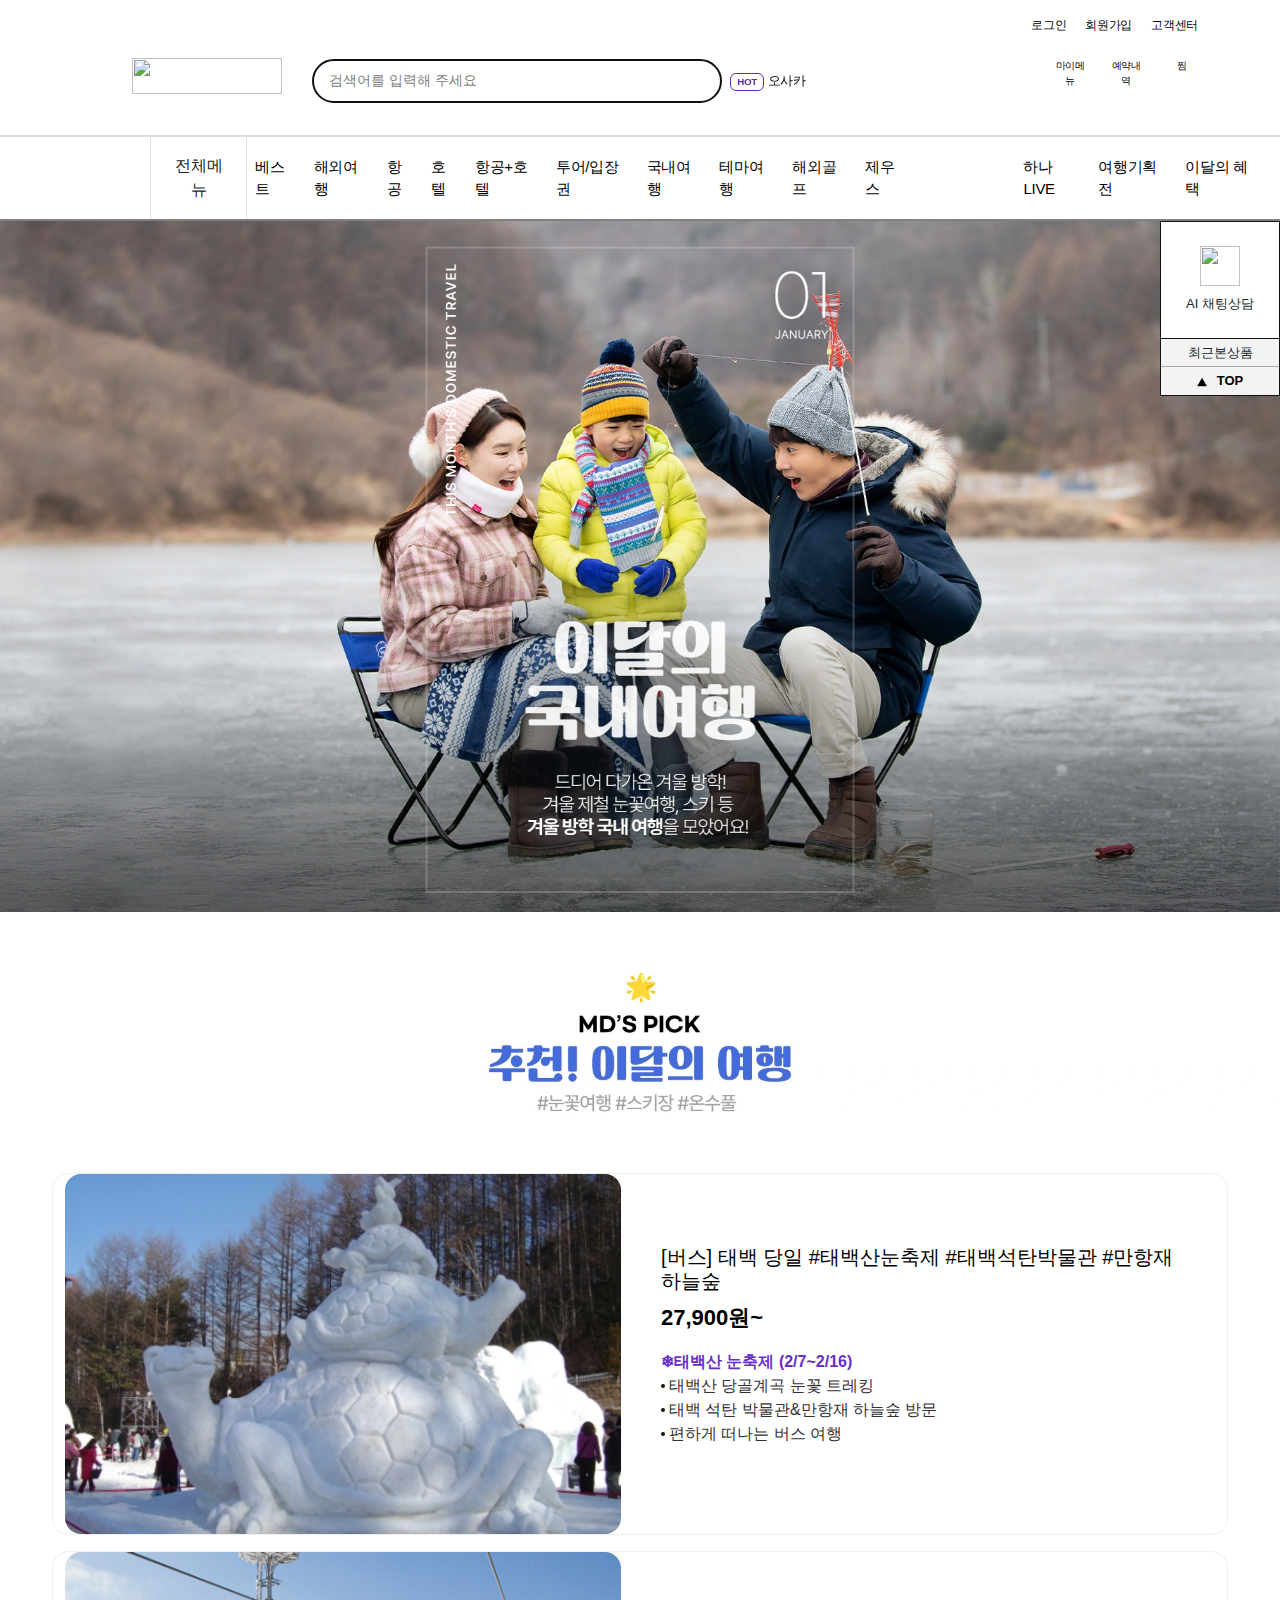
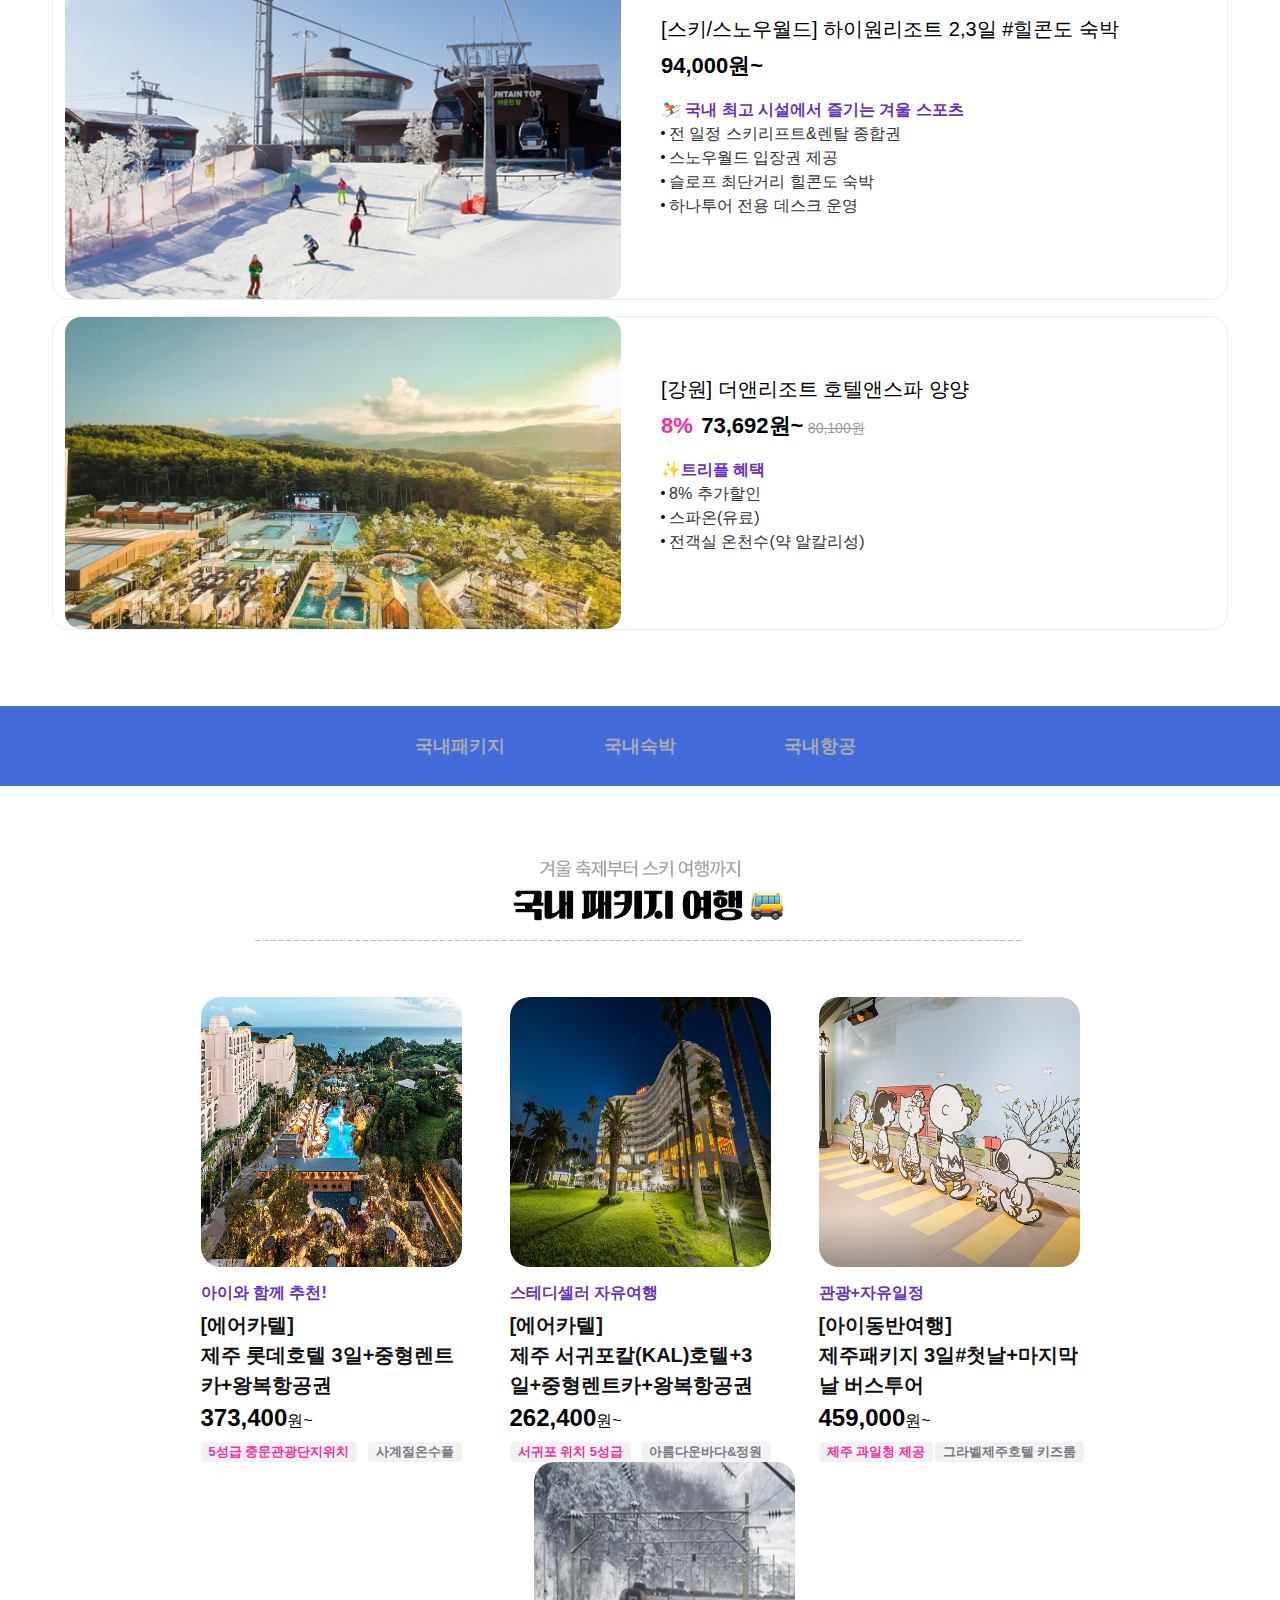
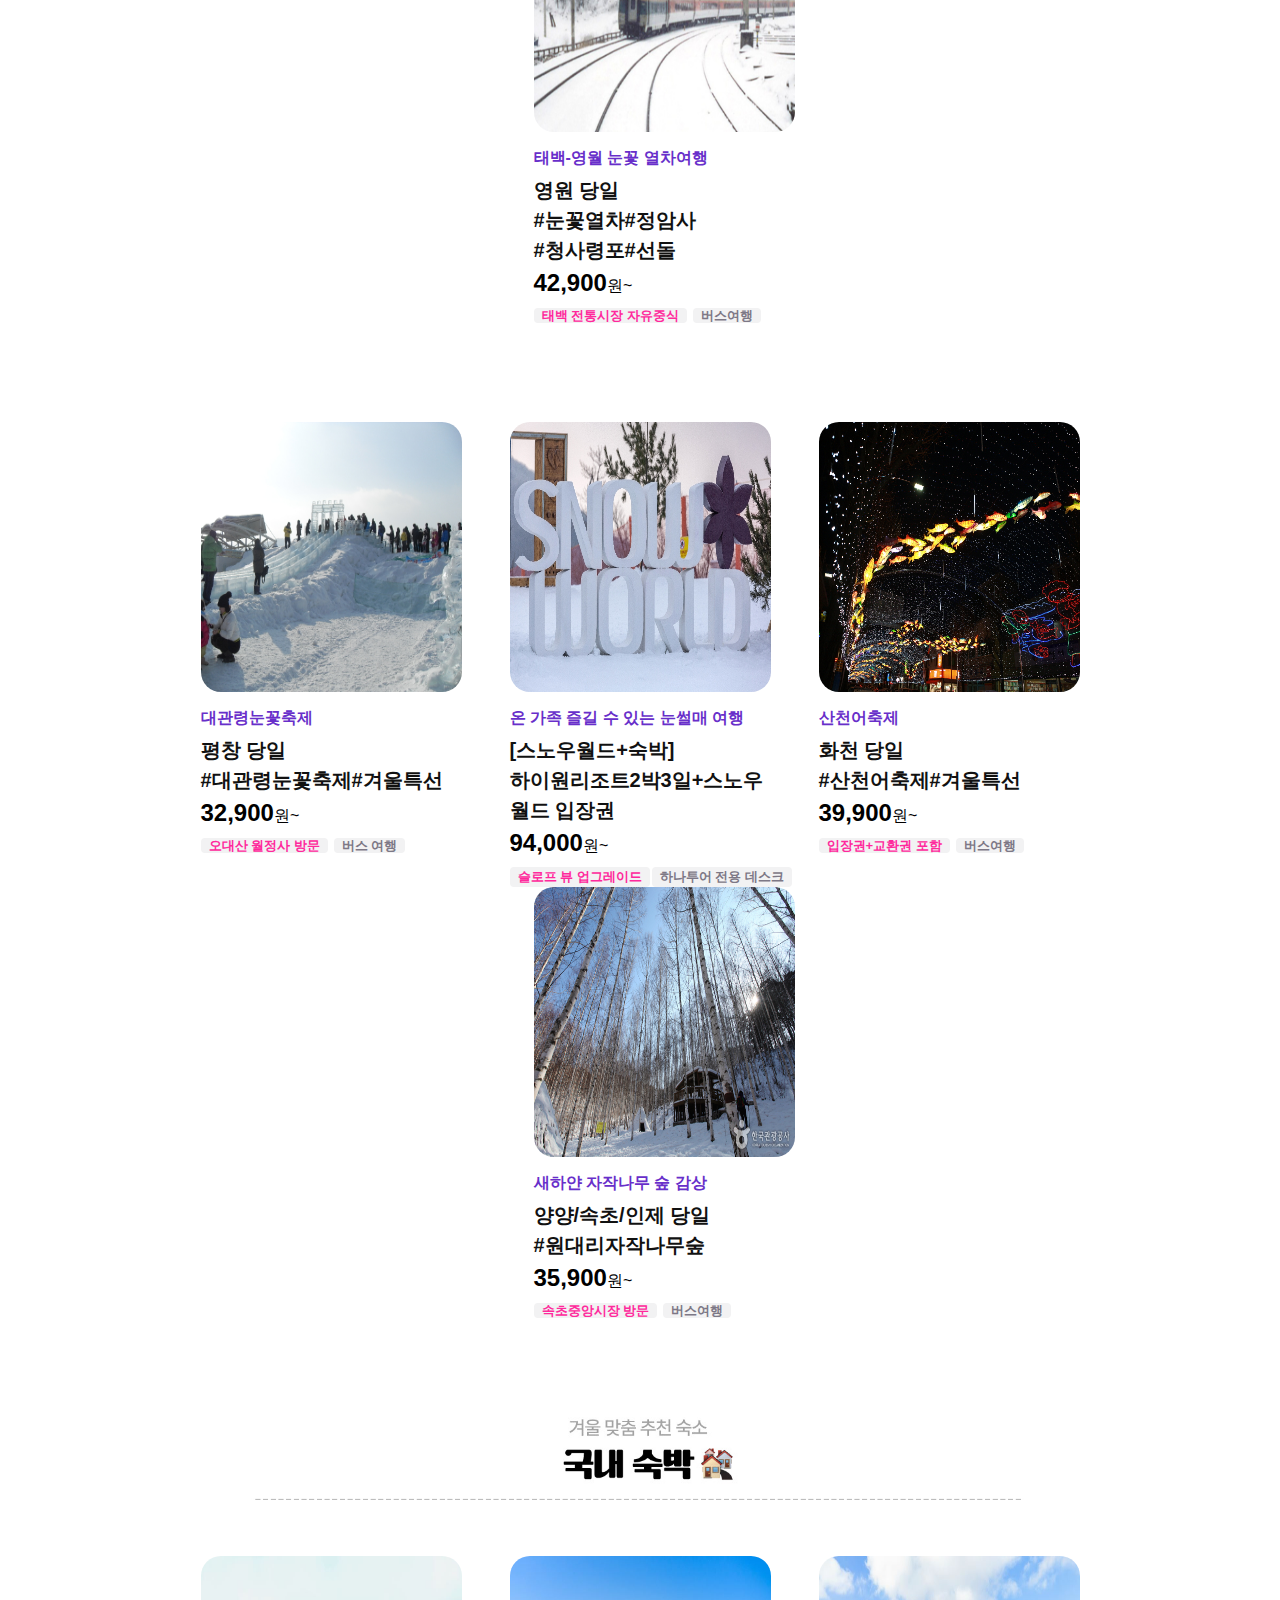
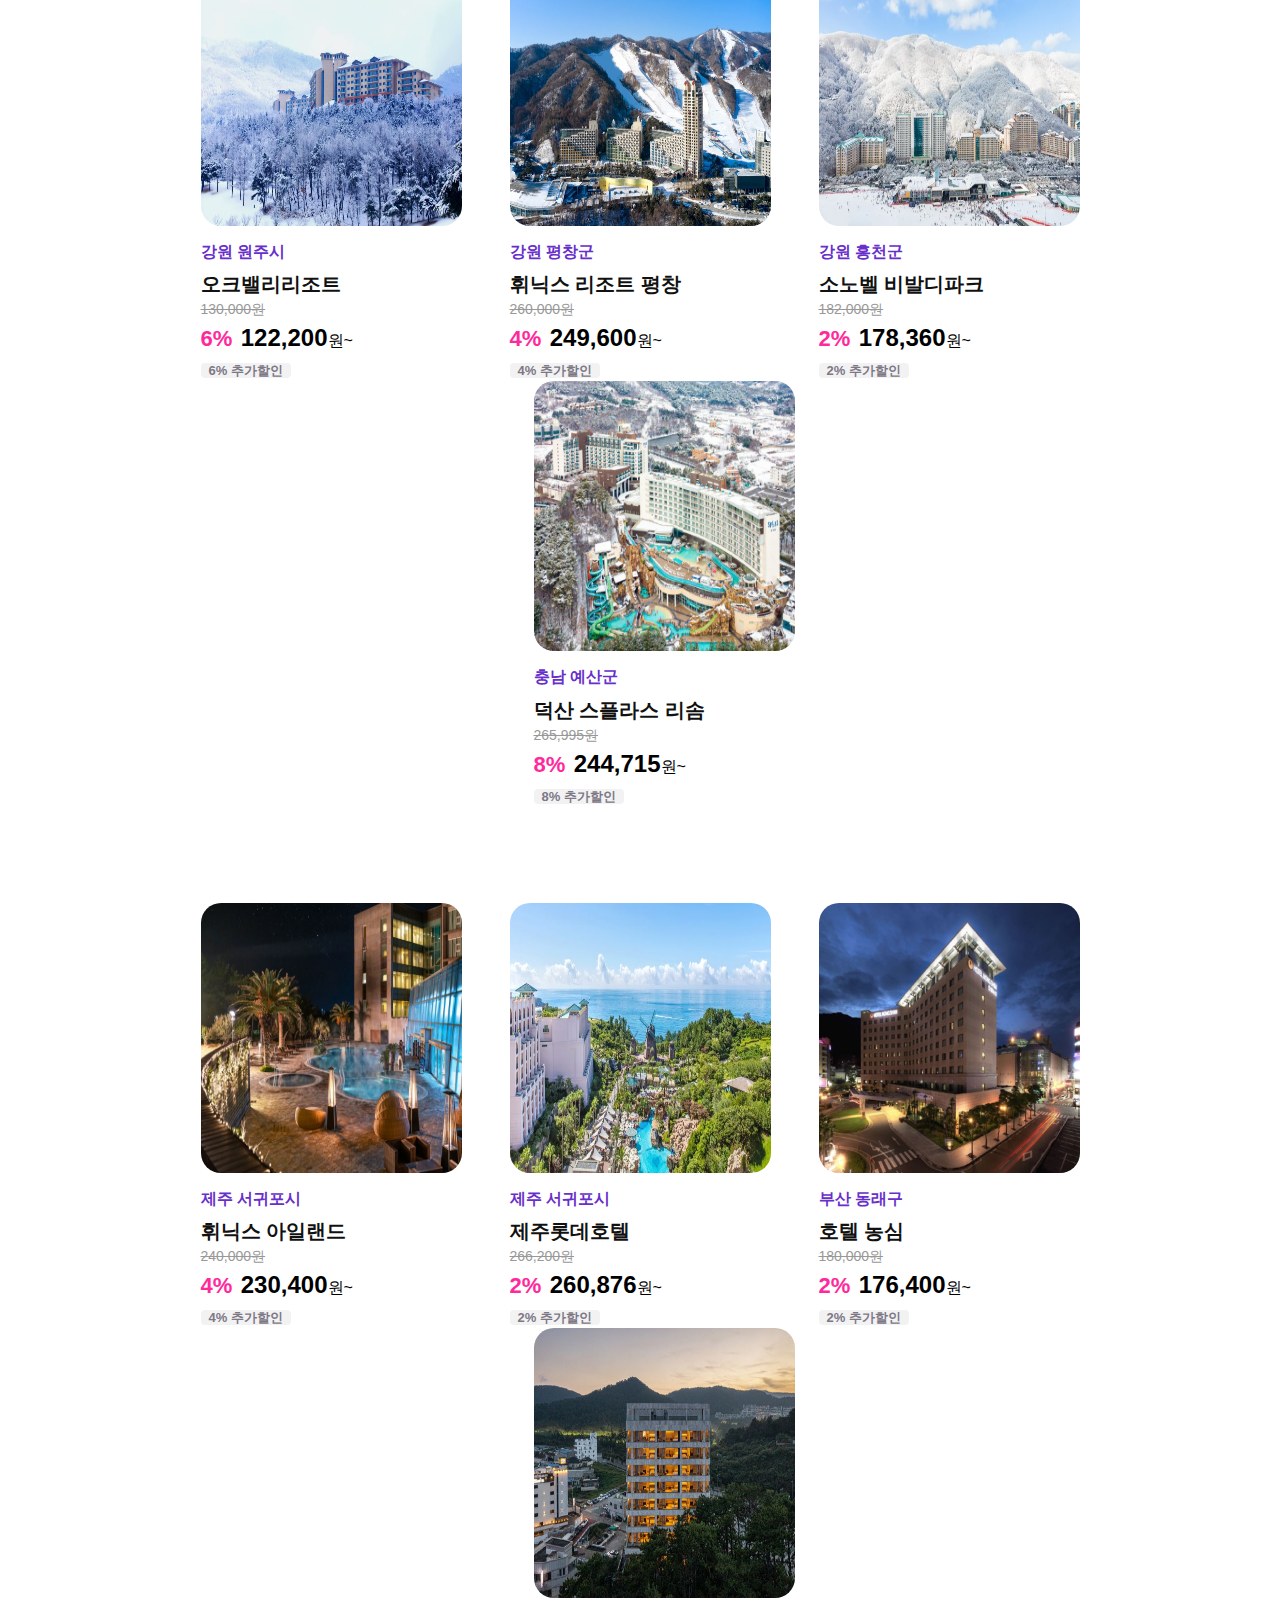
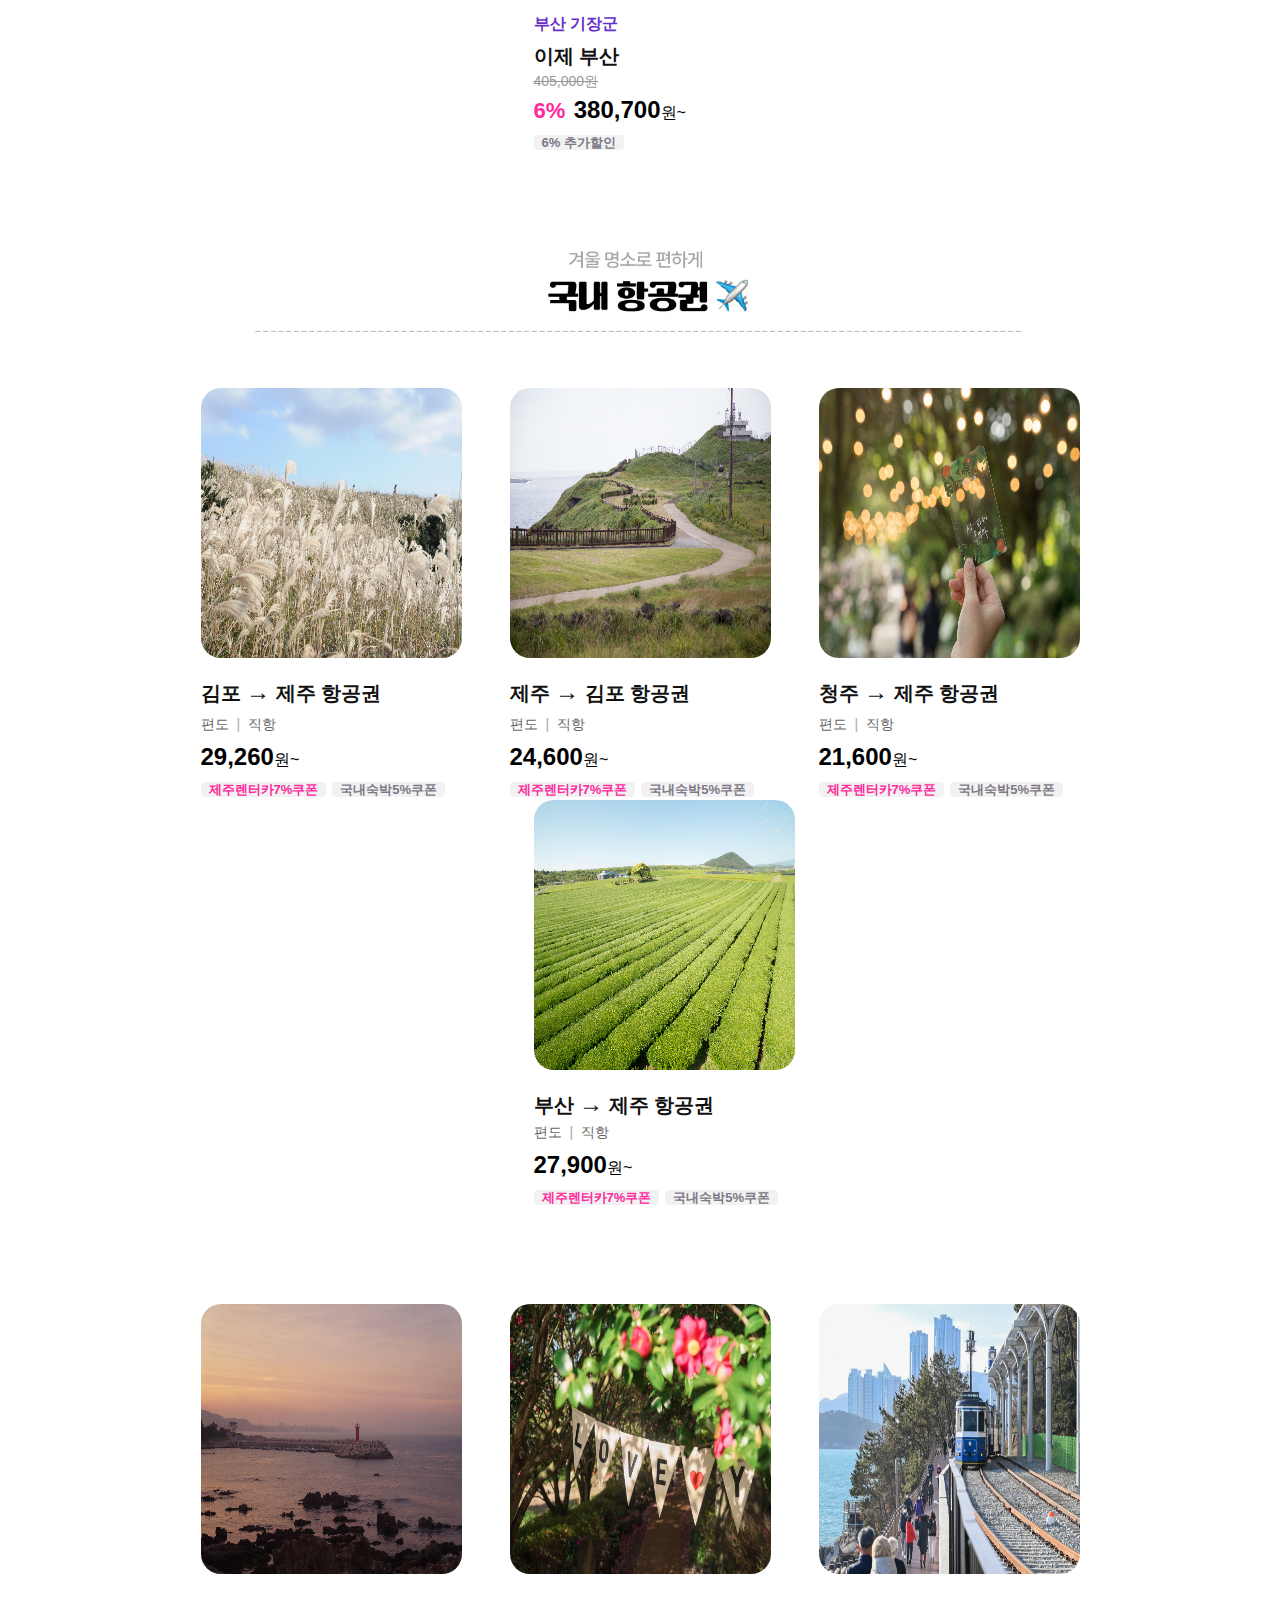
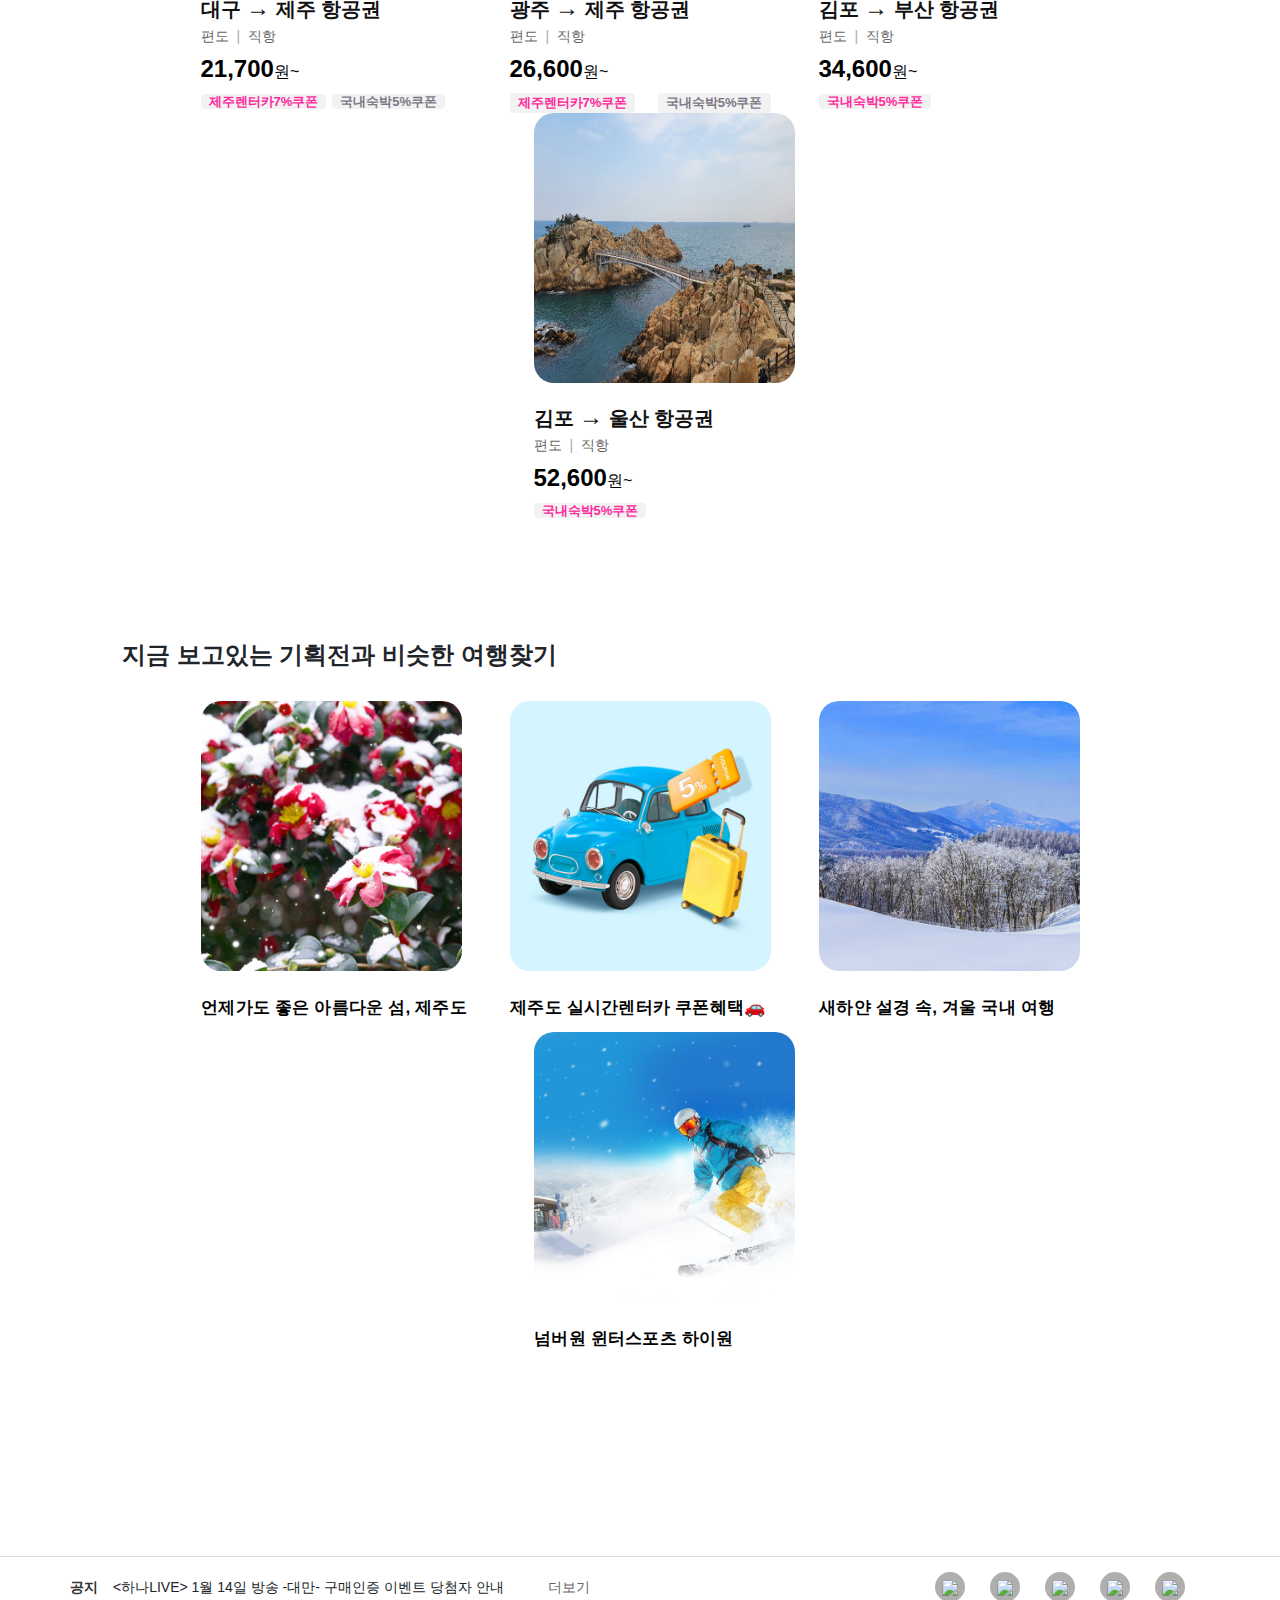
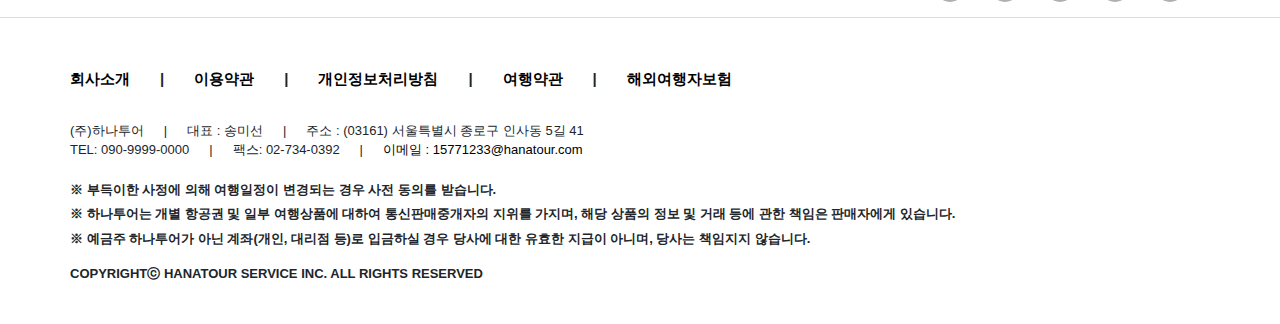
==== commit d42f4ca2: "Merge branch 'develop' into jae-feature#15" ====
--- a/tour.html
+++ b/tour.html
@@ -19,6 +19,7 @@
     />
     <link href="tour.css" rel="stylesheet" type="text/css" />
     <link rel="icon" href="/Favicon.png" />
+    <link rel="stylesheet" as="style" crossorigin href="https://cdn.jsdelivr.net/gh/orioncactus/pretendard@v1.3.8/dist/web/static/pretendard.css" />
     <title>하나투어 : 꿈꾸는 대로, 펼쳐지다</title>
     <link
       rel="stylesheet"
@@ -28,13 +29,13 @@
     />
   </head>
 
-  <body>
-    <nav class="container nav-first-o pt-3">
-      <div style="text-align: right">
-        <a href="/login.html" class="col ps-3">로그인</a>
-        <a href="#" class="col ps-3">회원가입</a>
-        <a href="#" class="col ps-3">고객센터</a>
-      </div>
+<body>
+    <nav class="container nav-first-o pt-3" id="top_park">
+        <div style="text-align: right">
+            <a href="/login.html" class="col ps-3">로그인</a>
+            <a href="#" class="col ps-3">회원가입</a>
+            <a href="#" class="col ps-3">고객센터</a>
+        </div>
 
       <div class="nav-second-o pt-4 pb-4">
         <div class="nav-first-box-o">
@@ -134,105 +135,81 @@
 
     <!--메뉴바-->
     <div>
-      <nav
-        class="navbar navbar-expand-lg"
-        style="font-size: 15px; word-wrap: normal; padding-bottom: 0px"
-      >
-        <div
-          class="container-fluid nav-left-o"
-          style="border-top: 2px solid #ddd; border-bottom: 2px solid gray"
-        >
-          <div
-            class="dropdown"
-            style="border-right: 1px solid #ddd; border-left: 1px solid #ddd"
-          >
-            <button
-              class="btn"
-              type="button"
-              data-bs-toggle="dropdown"
-              aria-expanded="false"
-            >
-              <i class="fa-solid fa-bars"></i> 전체메뉴
-            </button>
-            <ul class="dropdown-menu">
-              <li><a class="dropdown-item" href="#">Action</a></li>
-              <li><a class="dropdown-item" href="#">Another action</a></li>
-            </ul>
-          </div>
-          <div class="collapse navbar-collapse" id="navbarSupportedContent">
-            <ul class="navbar-nav menu-list-o me-auto mb-2 mb-lg-0">
-              <li class="nav-item">
-                <a class="nav-link active" aria-current="page" href="#"
-                  >베스트</a
-                >
-              </li>
-              <li class="nav-item">
-                <a class="nav-link active" aria-current="page" href="#"
-                  >해외여행</a
-                >
-              </li>
-              <li class="nav-item">
-                <a class="nav-link active" aria-current="page" href="#">항공</a>
-              </li>
-              <li class="nav-item">
-                <a class="nav-link active" aria-current="page" href="#">호텔</a>
-              </li>
-              <li class="nav-item">
-                <a class="nav-link active" aria-current="page" href="#"
-                  >항공+호텔</a
-                >
-              </li>
-              <li class="nav-item">
-                <a class="nav-link active" aria-current="page" href="#"
-                  >투어/입장권</a
-                >
-              </li>
-              <li class="nav-item">
-                <a class="nav-link active" aria-current="page" href="#"
-                  >국내여행</a
-                >
-              </li>
-              <li class="nav-item">
-                <a class="nav-link active" aria-current="page" href="#"
-                  >테마여행</a
-                >
-              </li>
-              <li class="nav-item">
-                <a class="nav-link active" aria-current="page" href="#"
-                  >해외골프</a
-                >
-              </li>
-              <li class="nav-item">
-                <a class="nav-link active" aria-current="page" href="#"
-                  >제우스</a
-                >
-              </li>
-            </ul>
-          </div>
-          <div
-            class="collapse navbar-collapse nav-right-o"
-            id="navbarSupportedContent"
-          >
-            <ul class="navbar-nav me-auto mb-2 mb-lg-0">
-              <li class="nav-item">
-                <a class="nav-link active" aria-current="page" href="#"
-                  >하나LIVE</a
-                >
-              </li>
-              <li class="nav-item">
-                <a class="nav-link active" aria-current="page" href="#"
-                  >여행기획전</a
-                >
-              </li>
-              <li class="nav-item">
-                <a class="nav-link active" aria-current="page" href="#"
-                  >이달의 혜택</a
-                >
-              </li>
-            </ul>
-          </div>
-        </div>
-      </nav>
+        <nav class="navbar navbar-expand-lg" style="font-size: 15px; word-wrap: normal; padding-bottom: 0px">
+            <div class="container-fluid nav-left-o" style="border-top: 2px solid #ddd; border-bottom: 2px solid gray">
+                <div class="dropdown" style="border-right: 1px solid #ddd; border-left: 1px solid #ddd">
+                    <button class="btn" type="button" data-bs-toggle="dropdown" aria-expanded="false">
+                        <i class="fa-solid fa-bars"></i> 전체메뉴
+                    </button>
+                    <ul class="dropdown-menu">
+                        <li><a class="dropdown-item" href="#">Action</a></li>
+                        <li><a class="dropdown-item" href="#">Another action</a></li>
+                    </ul>
+                </div>
+                <div class="collapse navbar-collapse" id="navbarSupportedContent">
+                    <ul class="navbar-nav menu-list-o me-auto mb-2 mb-lg-0">
+                        <li class="nav-item">
+                            <a class="nav-link active" aria-current="page" href="#">베스트</a>
+                        </li>
+                        <li class="nav-item">
+                            <a class="nav-link active" aria-current="page" href="#">해외여행</a>
+                        </li>
+                        <li class="nav-item">
+                            <a class="nav-link active" aria-current="page" href="#">항공</a>
+                        </li>
+                        <li class="nav-item">
+                            <a class="nav-link active" aria-current="page" href="#">호텔</a>
+                        </li>
+                        <li class="nav-item">
+                            <a class="nav-link active" aria-current="page" href="#">항공+호텔</a>
+                        </li>
+                        <li class="nav-item">
+                            <a class="nav-link active" aria-current="page" href="#">투어/입장권</a>
+                        </li>
+                        <li class="nav-item">
+                            <a class="nav-link active" aria-current="page" href="#">국내여행</a>
+                        </li>
+                        <li class="nav-item">
+                            <a class="nav-link active" aria-current="page" href="#">테마여행</a>
+                        </li>
+                        <li class="nav-item">
+                            <a class="nav-link active" aria-current="page" href="#">해외골프</a>
+                        </li>
+                        <li class="nav-item">
+                            <a class="nav-link active" aria-current="page" href="#">제우스</a>
+                        </li>
+                    </ul>
+                </div>
+                <div class="collapse navbar-collapse nav-right-o" id="navbarSupportedContent">
+                    <ul class="navbar-nav me-auto mb-2 mb-lg-0">
+                        <li class="nav-item">
+                            <a class="nav-link active" aria-current="page" href="#">하나LIVE</a>
+                        </li>
+                        <li class="nav-item">
+                            <a class="nav-link active" aria-current="page" href="#">여행기획전</a>
+                        </li>
+                        <li class="nav-item">
+                            <a class="nav-link active" aria-current="page" href="#">이달의 혜택</a>
+                        </li>
+                    </ul>
+                </div>
+            </div>
+        </nav>
+        <div class="chattingBox_park">
+            <div class="chattingFirst_park text-center p-4">
+                <img src="https://image.hanatour.com/usr/static/svg/ico_chatai_big.svg" width="40px" height="40px" >
+                <div class="mt-2">AI 채팅상담</div>
+            </div>
+            <div class="chattingSecond_park text-center p-1">최근본상품</div>
+            <div class="chattingThird_park fw-bold p-1 d-flex justify-content-center">
+                <div class="firstA_park">
+                    <a href="#top_park" class=""><img src="./tour_foto/topicon_park.png" width="10px" height="10px"></a>
+                </div>
+                <div class="secondA_park">
+                    <a href="#top_park">TOP</a>
+                </div>
+            </div>
+        </div>
     </div>
 
     <section class="firstArea_jae">
--- a/tour.css
+++ b/tour.css
@@ -1,3 +1,31 @@
+.chattingBox_park{
+    border: 1px solid #111;
+    width: 120px;
+    background-color: #fff;
+    position: fixed;
+    right: 0;
+    z-index: 2000;
+    font-size: 13px;
+}
+.chattingFirst_park{
+    border-bottom: 1px solid #111;
+}
+.chattingSecond_park{
+    border-bottom: 1px solid #aaa;
+}
+.chattingSecond_park, .chattingThird_park{
+    background-color: #f3f3f3;
+}
+.chattingThird_park a{
+    text-decoration: none;
+    color: black;
+}
+.firstA_park{
+    margin-right: 5px;
+}
+.secondA_park{
+    margin-left: 5px;
+}
 body {
   margin: 0;
   padding: 0;
@@ -59,8 +87,8 @@
 nav {
   font-size: 12px;
   letter-spacing: -0.3px;
-  font-family: "Pretendard", "AppleSDGothicNeo", "AppleSDGothicNeo-Regular",
-    "Apple Gothic", "Malgun Gothic", Arial, Helvetica, serif, sans-serif;
+  font-family: 'Pretendard', 'AppleSDGothicNeo', 'AppleSDGothicNeo-Regular',
+    'Apple Gothic', 'Malgun Gothic', Arial, Helvetica, serif, sans-serif;
 }
 
 .nav-first-o a {
@@ -490,23 +518,26 @@
 }
 
 /* 모바일(테블릿) 미디어쿼리 */
-@media (max-width: 600px) {
-  .titleImgMedia_park {
-    width: 100%;
-    height: auto;
-    min-width: 500px;
-    min-height: 130px;
-    max-width: 2000px;
-  }
-  .displayNone_park {
-    display: none;
-  }
-  .displayBlock_park {
-    display: block;
-  }
-  .spachforHidden_park {
-    display: none;
-  }
+@media (max-width: 600px){
+    .titleImgMedia_park{
+        width: 100%;
+        height: auto;
+        min-width: 500px;
+        min-height: 130px;
+        max-width: 2000px;
+    }
+    .displayNone_park{
+        display: none;
+    }
+    .displayBlock_park{
+        display: block;
+    }
+    .spachforHidden_park{
+        display: none;
+    }
+    .chattingBox_park{
+      display: none;
+    }
 }
 
 /* footer css start */
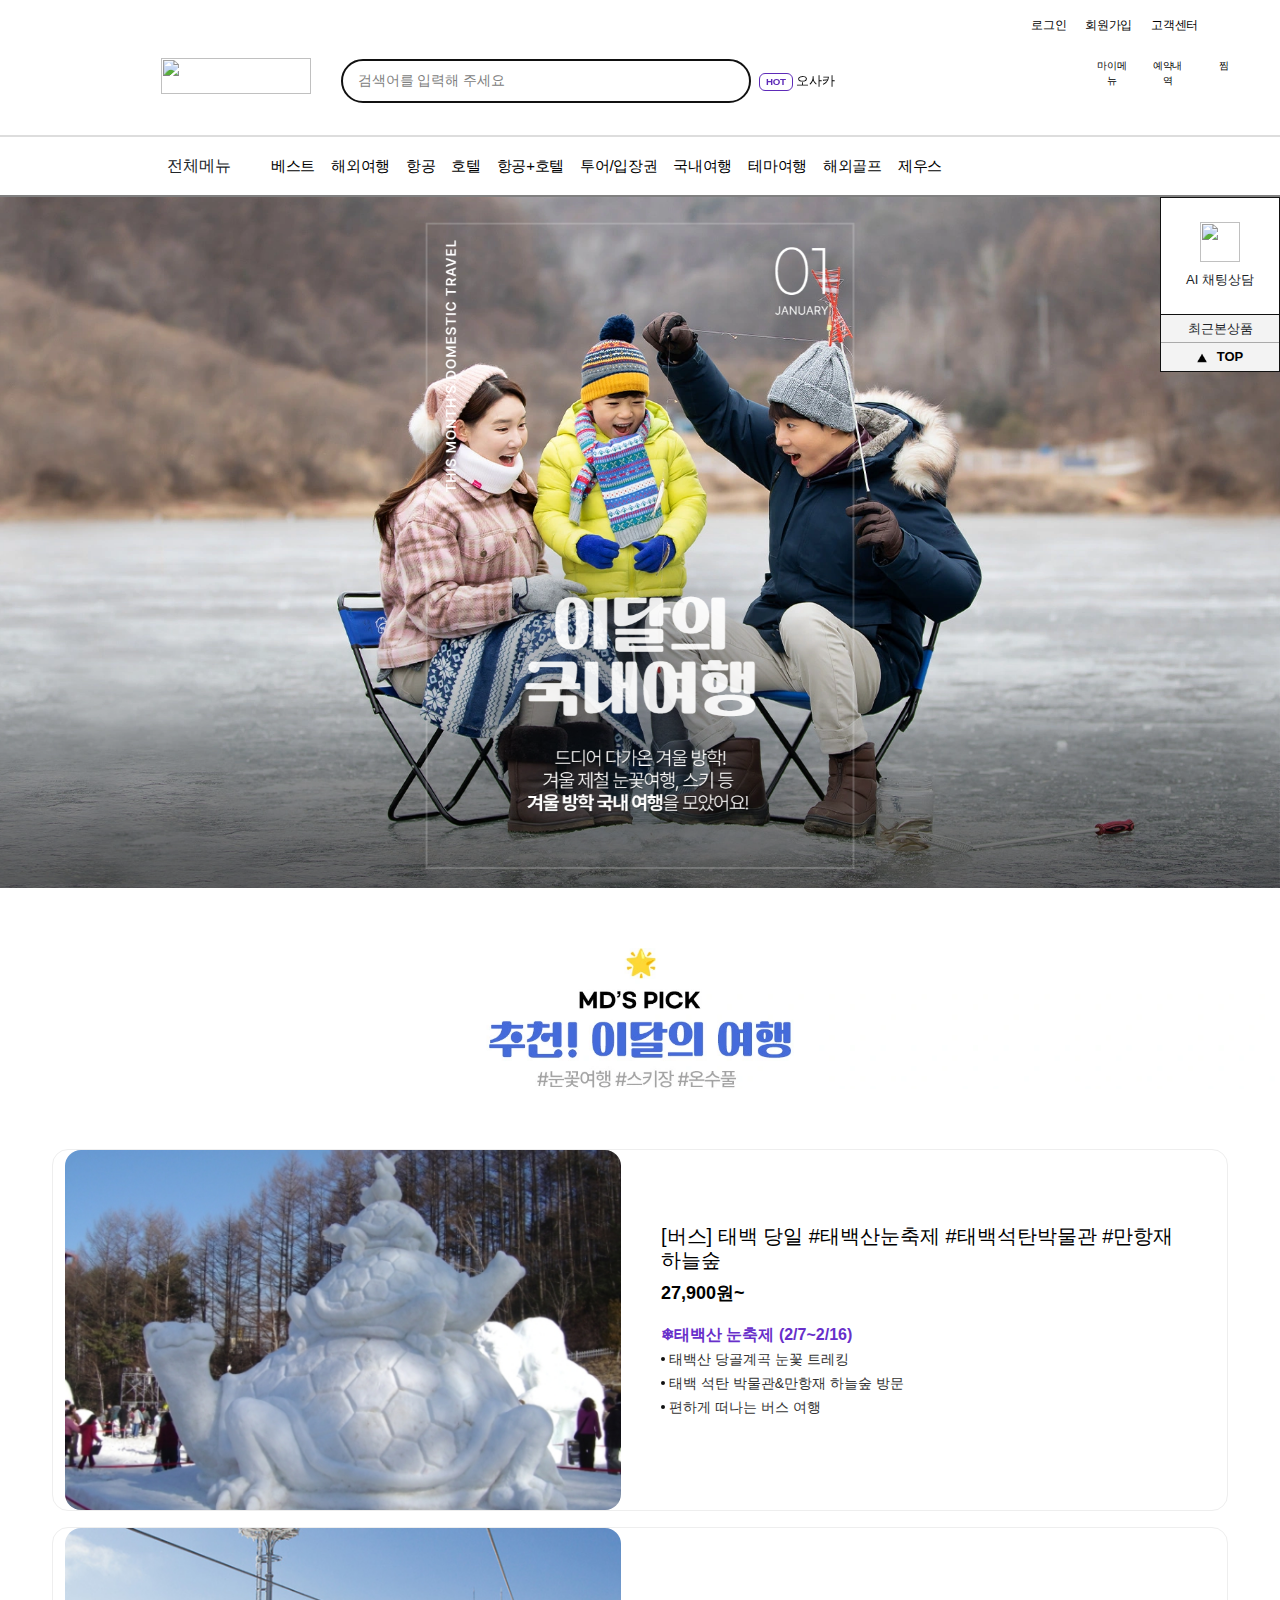
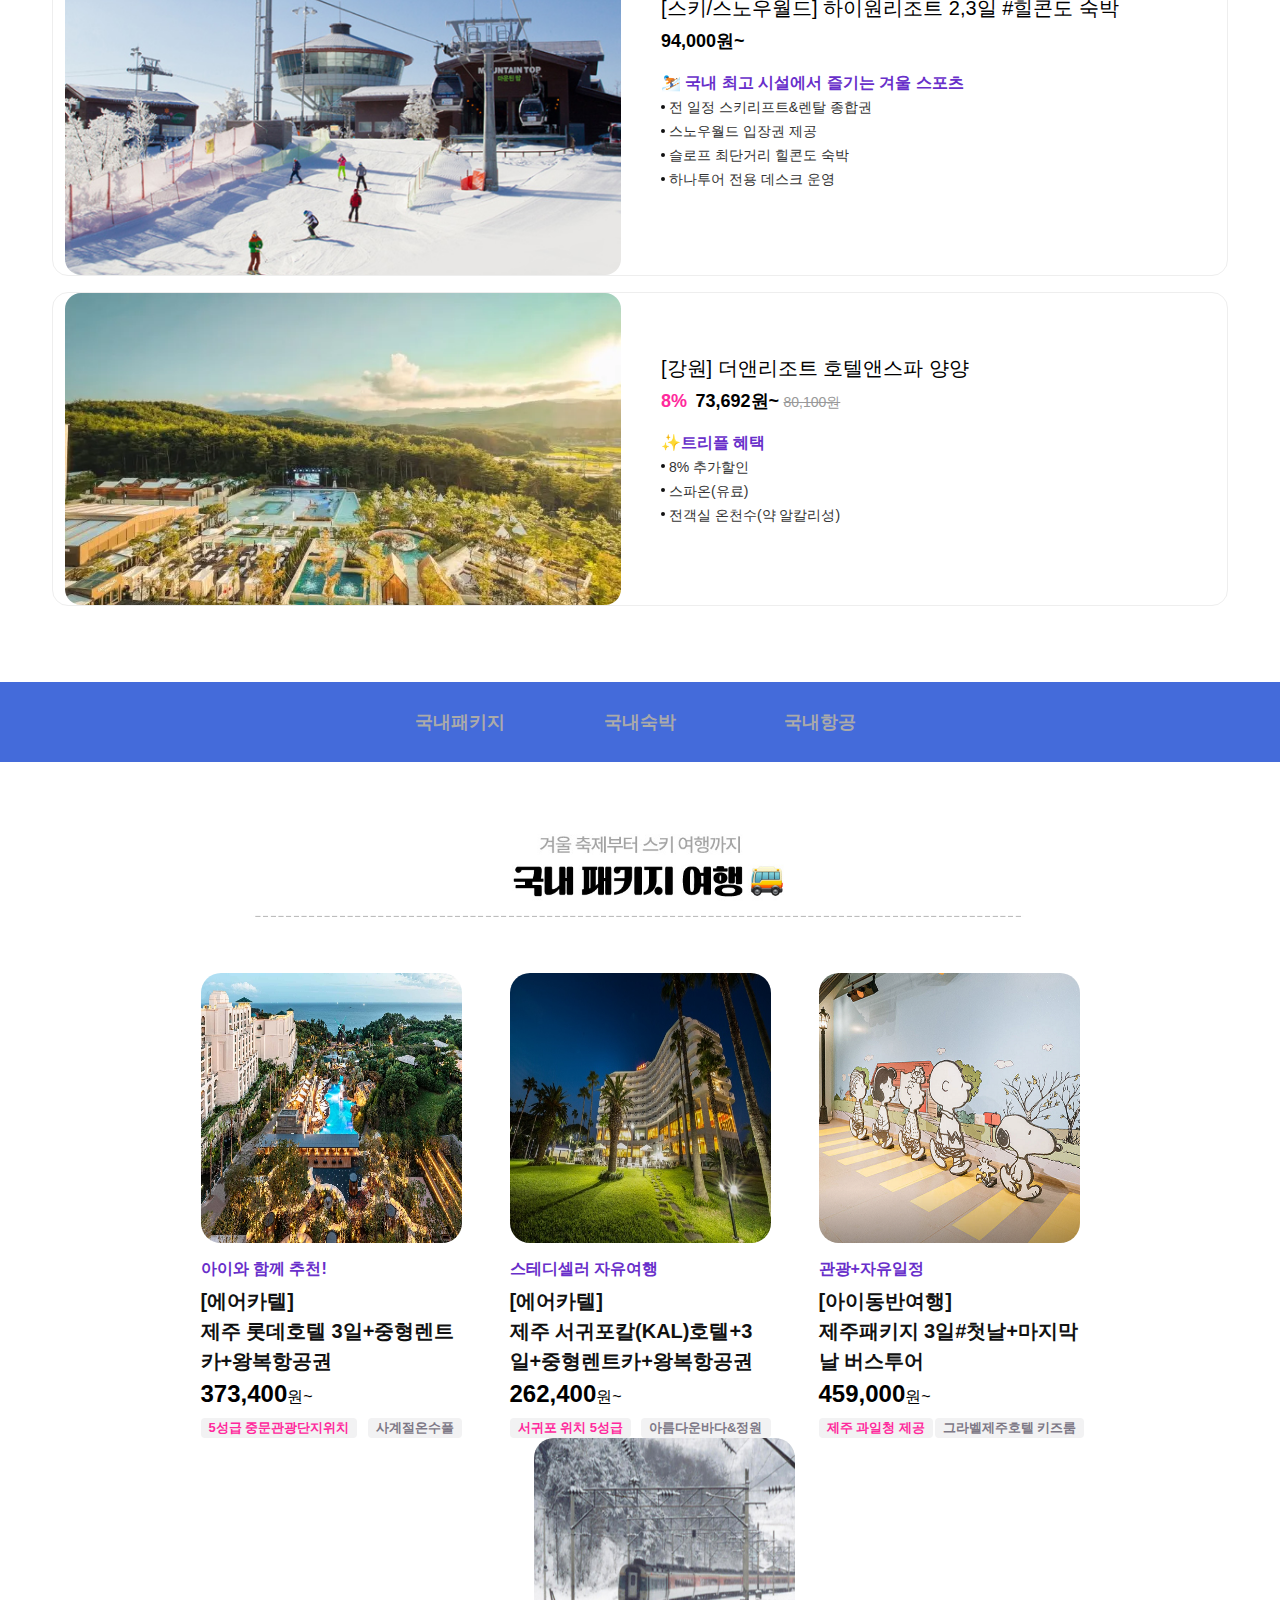
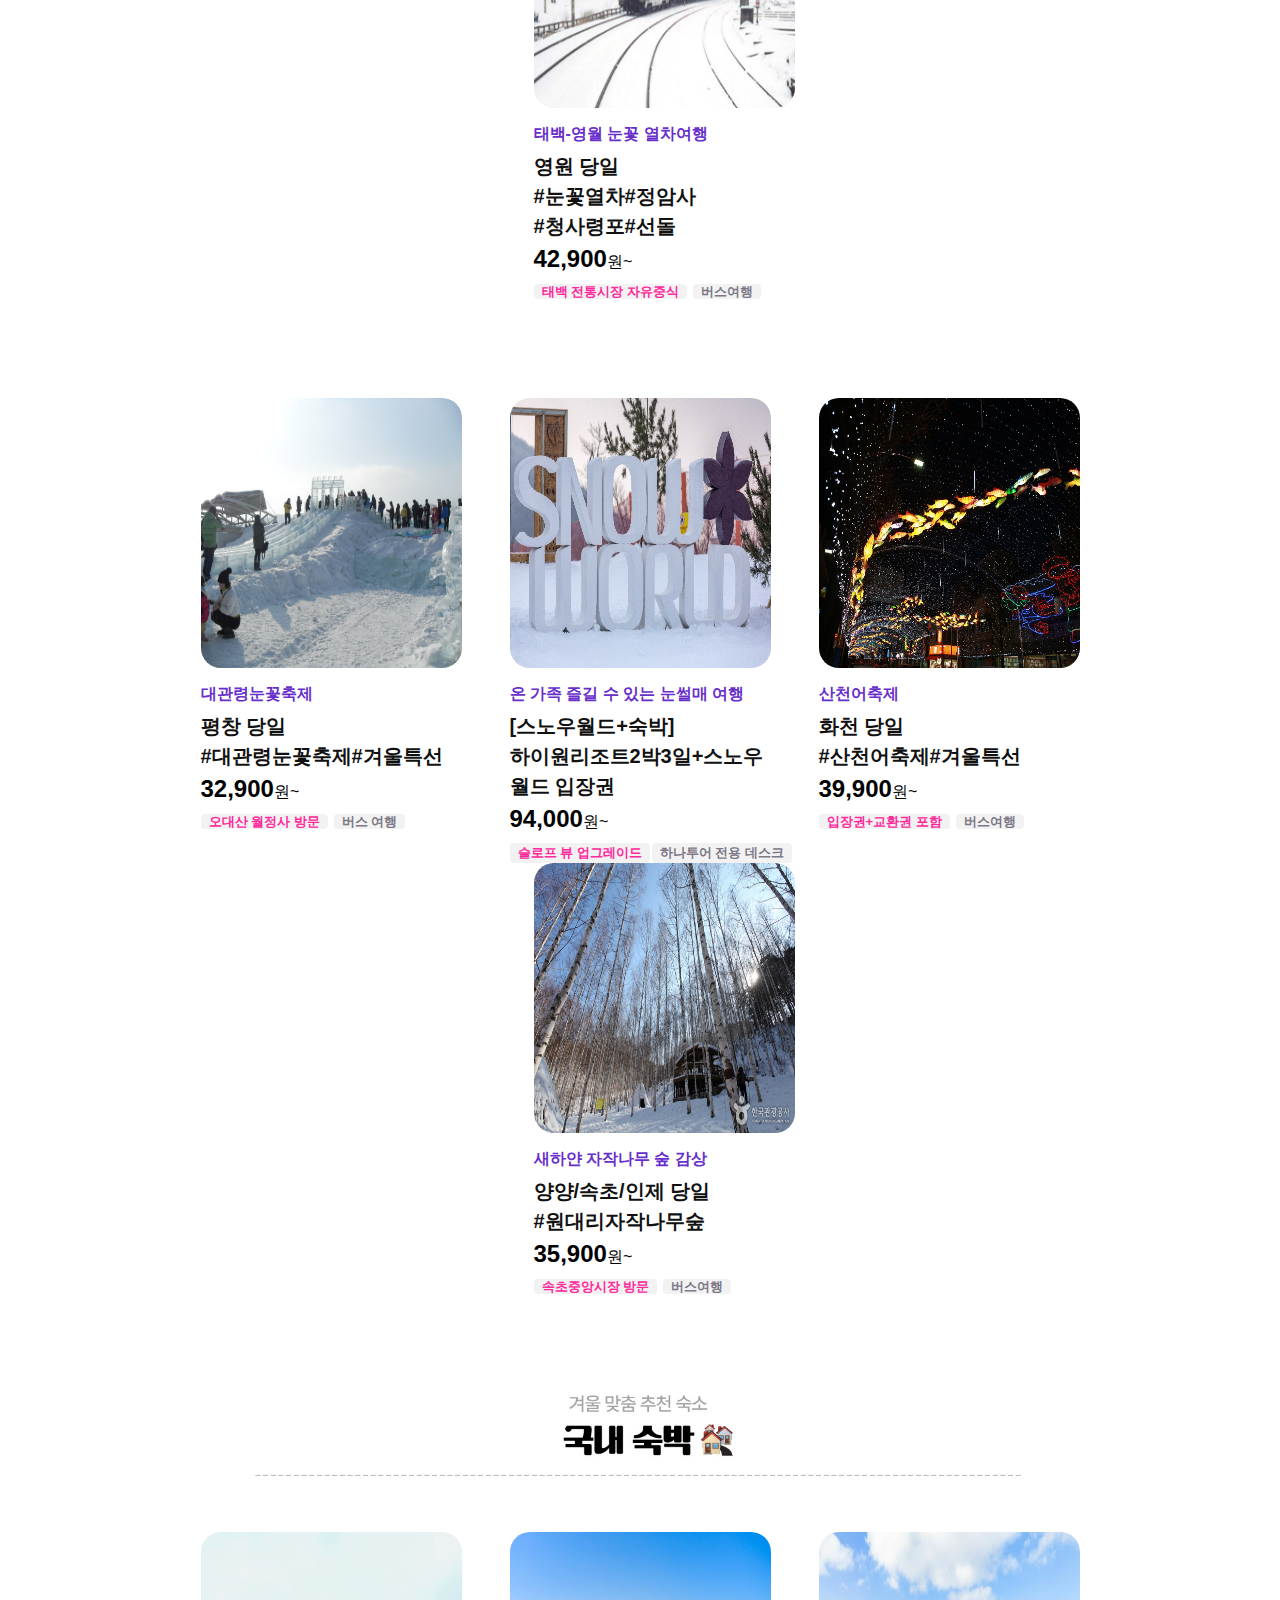
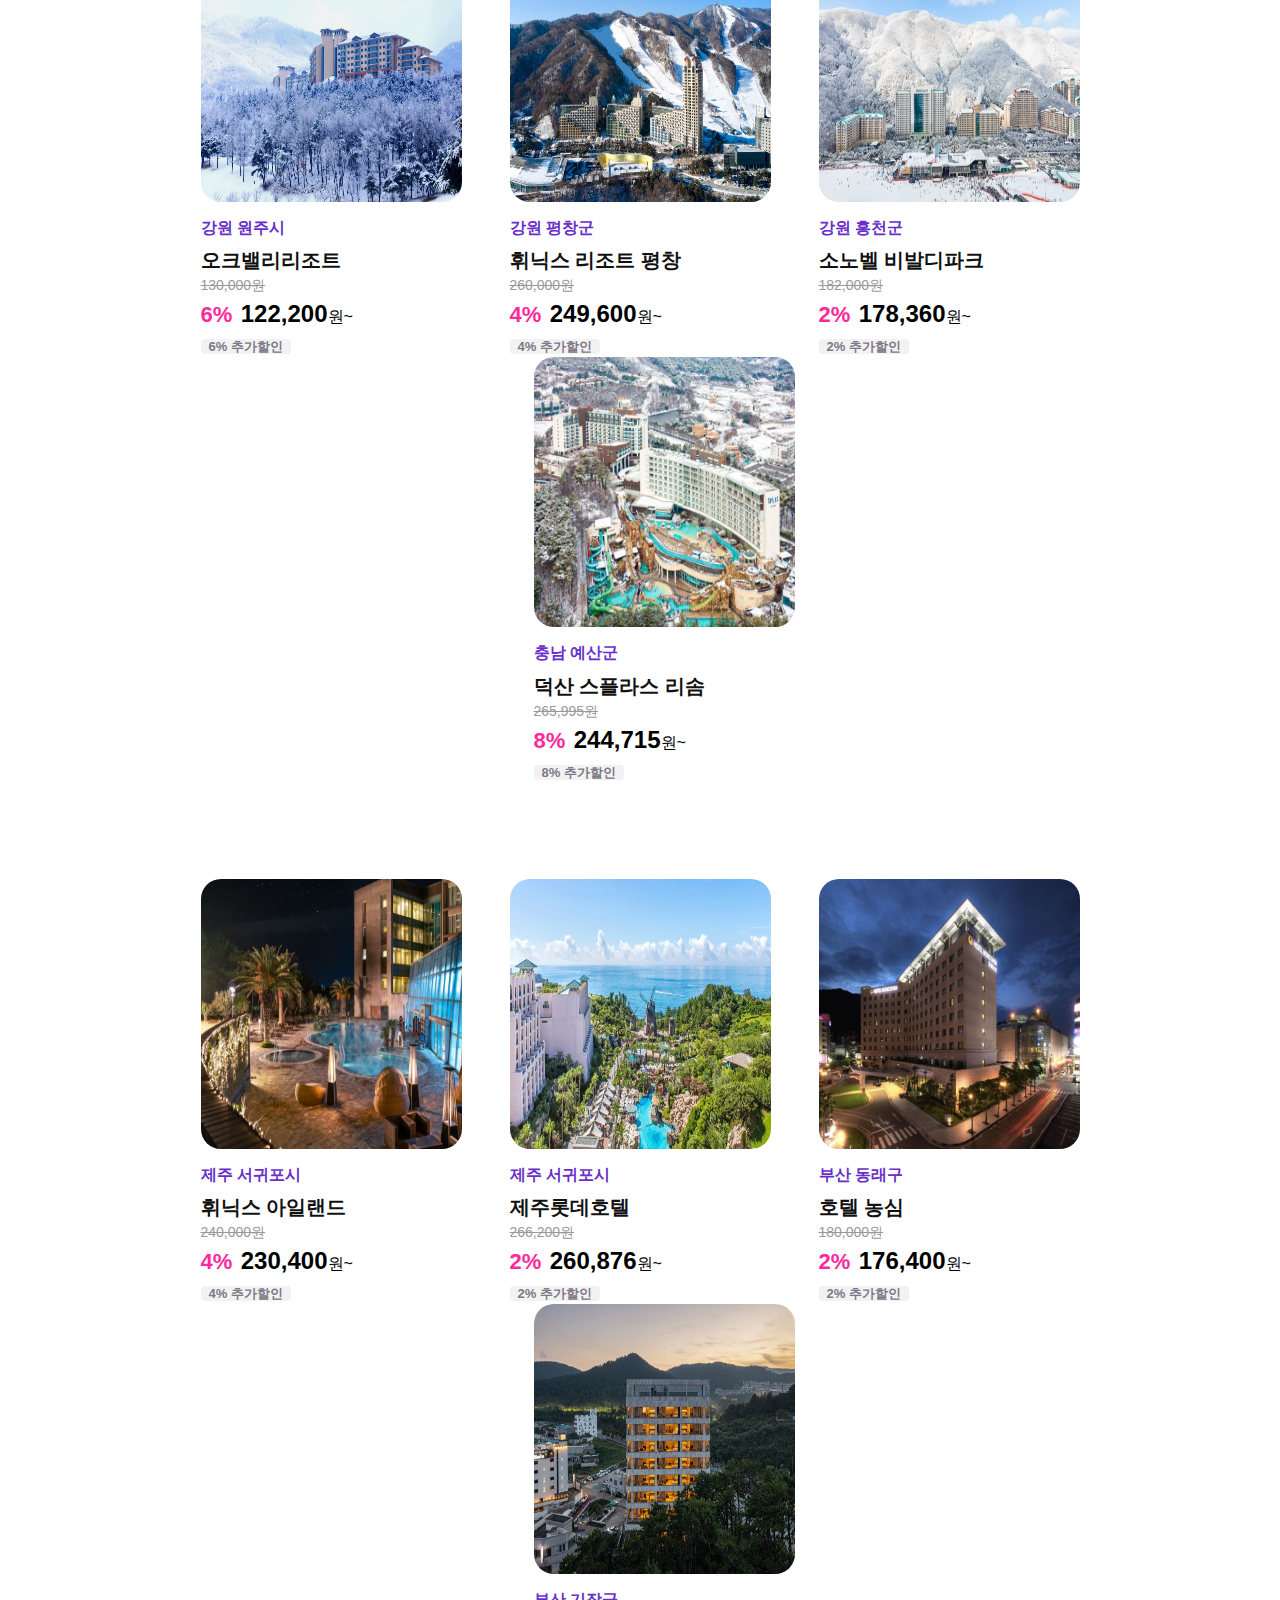
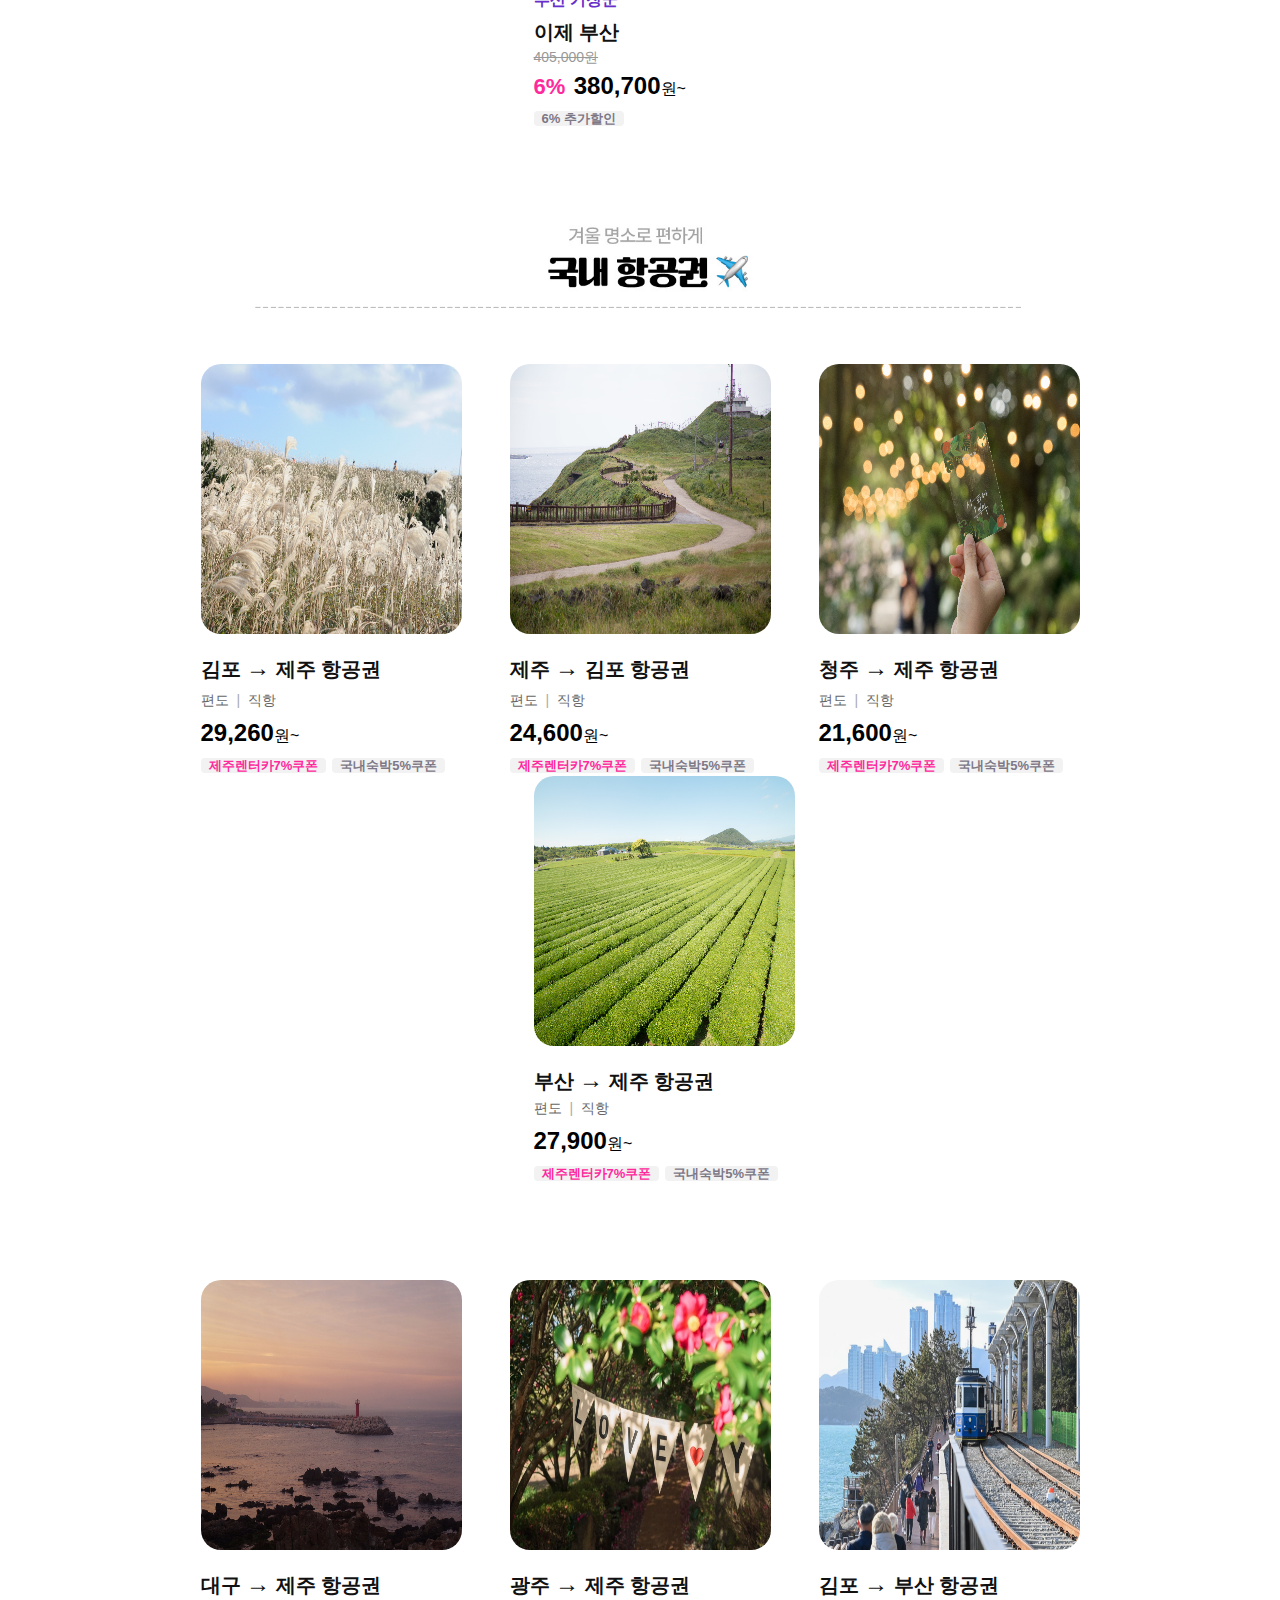
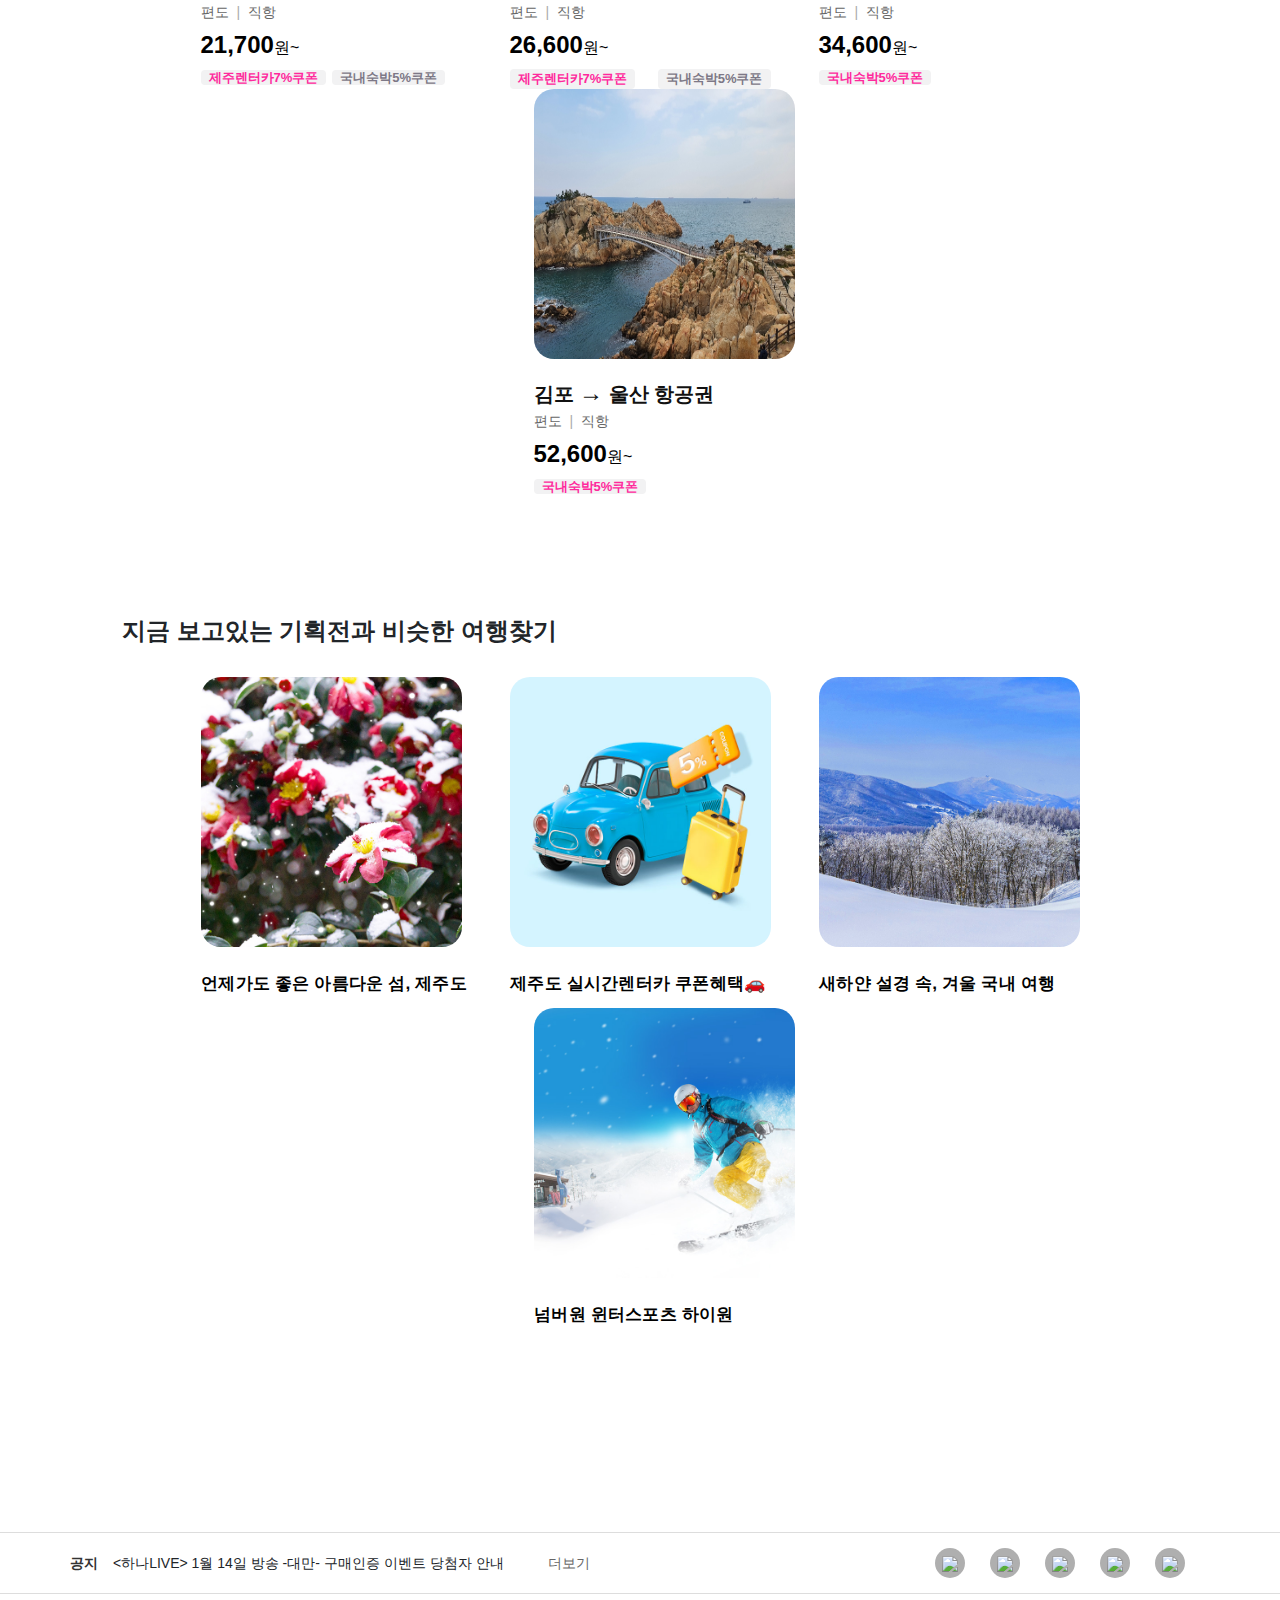
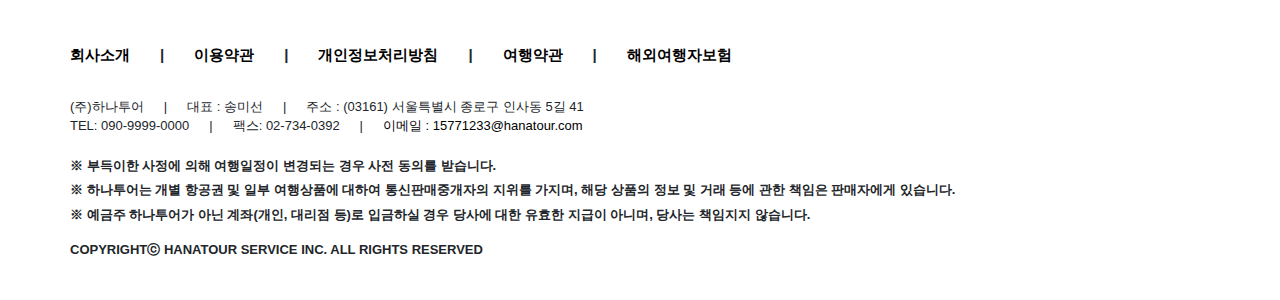
==== commit 3cfa0be3: "menu modify" ====
--- a/tour.html
+++ b/tour.html
@@ -36,166 +36,170 @@
             <a href="#" class="col ps-3">회원가입</a>
             <a href="#" class="col ps-3">고객센터</a>
         </div>
-
-      <div class="nav-second-o pt-4 pb-4">
-        <div class="nav-first-box-o">
-          <a href="#"
-            ><img
-              src="https://image.hanatour.com/usr/static/img2/pc/com/ico-hanatour-logo2.png"
-              style="width: 150px; height: 36px"
-          /></a>
-          <input
-            type="text"
-            class="input-box-o"
-            placeholder="검색어를 입력해 주세요"
-          />
-          <a href="#"
-            ><i
-              class="fa-solid fa-magnifying-glass"
-              style="
-                font-size: 18px;
-                position: relative;
-                top: 0.8em;
-                right: 2.3em;
-              "
-            ></i
-          ></a>
-          <!--Swiper start-->
-          <span class="pt-1 ps-1">
-            <span class="swiper">
-              <span
-                class="swiper-wrapper"
-                id="swiper-wrapper-e89fdcaf104d30f68"
-                aria-live="polite"
-                style="
-                  transform: translate3d(0px, -150px, 0px);
-                  transition-duration: 0ms;
-                "
+  
+        <div class="nav-second-o pt-4 pb-4">
+          <div class="nav-first-box-o">
+              <a href="#" class="col"><img src="https://image.hanatour.com/usr/static/img2/pc/com/ico-hanatour-logo2.png" style="width: 150px; height: 36px" /></a>
+              <input type="text" class="input-box-o" placeholder="검색어를 입력해 주세요" />
+              <a href="#"><i class="fa-solid fa-magnifying-glass" style="font-size: 18px; position: relative; top: 0.8em; right: 2.3em;"></i></a>
+        <!--Swiper start-->
+            <span class="pt-1 ps-1 col">
+              <span class="swiper">
+                <span
+                  class="swiper-wrapper"
+                  id="swiper-wrapper-e89fdcaf104d30f68"
+                  aria-live="polite"
+                  style="
+                    transform: translate3d(0px, -150px, 0px);
+                    transition-duration: 0ms;
+                  "
+                >
+                  <a href="#" class="swiper-slide"
+                    ><span class="badge nav-badge-o">HOT</span> 일본</a
+                  >
+                  <a href="#" class="swiper-slide"
+                    ><span class="badge nav-badge-o">HOT</span> 대마도</a
+                  >
+                  <a href="#" class="swiper-slide"
+                    ><span class="badge nav-badge-o">HOT</span> 홍콩</a
+                  >
+                  <a href="#" class="swiper-slide"
+                    ><span class="badge nav-badge-o">HOT</span> 대만</a
+                  >
+                  <a href="#" class="swiper-slide"
+                    ><span class="badge nav-badge-o">HOT</span> 다낭</a
+                  >
+                  <a href="#" class="swiper-slide"
+                    ><span class="badge nav-badge-o">HOT</span> 나트랑</a
+                  >
+                  <a href="#" class="swiper-slide"
+                    ><span class="badge nav-badge-o">HOT</span> 오사카</a
+                  >
+                  <a href="#" class="swiper-slide"
+                    ><span class="badge nav-badge-o">HOT</span> 푸꾸옥</a
+                  >
+                  <a href="#" class="swiper-slide"
+                    ><span class="badge nav-badge-o">HOT</span> 장가계</a
+                  >
+                  <a href="#" class="swiper-slide"
+                    ><span class="badge nav-badge-o">HOT</span> 싱가포르</a
+                  >
+                </span>
+              </span>
+              <!--Swiper end-->
+            </span>
+          </div>
+  
+          <div class="row nav-button-o">
+            <a href="#" class="text-center col">
+                <div>
+                    <i class="fa-regular fa-user" style="font-size: 24px"></i>
+                </div>
+                <div style="font-size: 10px; letter-spacing: -0.3px">마이메뉴</div>
+            </a>
+  
+            <a href="#" class="text-center col">
+                <div>
+                    <i class="fa-regular fa-file-lines" style="font-size: 24px"></i>
+                </div>
+                <div style="font-size: 10px; letter-spacing: -0.3px">예약내역</div>
+            </a>
+  
+            <a href="#" class="text-center col">
+                <div>
+                    <i class="fa-regular fa-heart" style="font-size: 24px"></i>
+                </div>
+                <div style="font-size: 10px; letter-spacing: -0.3px">찜</div>
+            </a>
+        </div>
+      </div>
+  </nav>
+  
+      <!--메뉴바-->
+      <div>
+        <nav
+          class="navbar navbar-expand-lg"
+          style="font-size: 15px; word-wrap: normal; padding-bottom: 0px"
+        >
+          <div
+            class="container-fluid nav-left-o"
+            style="border-top: 2px solid #ddd; border-bottom: 2px solid gray"
+          >
+            <div
+              class="dropdown menu-sm-size"
+            >
+              <button
+                class="btn"
+                type="button"
+                data-bs-toggle="dropdown"
+                aria-expanded="false"
               >
-                <a href="#" class="swiper-slide"
-                  ><span class="badge nav-badge-o">HOT</span> 일본</a
-                >
-                <a href="#" class="swiper-slide"
-                  ><span class="badge nav-badge-o">HOT</span> 대마도</a
-                >
-                <a href="#" class="swiper-slide"
-                  ><span class="badge nav-badge-o">HOT</span> 홍콩</a
-                >
-                <a href="#" class="swiper-slide"
-                  ><span class="badge nav-badge-o">HOT</span> 대만</a
-                >
-                <a href="#" class="swiper-slide"
-                  ><span class="badge nav-badge-o">HOT</span> 다낭</a
-                >
-                <a href="#" class="swiper-slide"
-                  ><span class="badge nav-badge-o">HOT</span> 나트랑</a
-                >
-                <a href="#" class="swiper-slide"
-                  ><span class="badge nav-badge-o">HOT</span> 오사카</a
-                >
-                <a href="#" class="swiper-slide"
-                  ><span class="badge nav-badge-o">HOT</span> 푸꾸옥</a
-                >
-                <a href="#" class="swiper-slide"
-                  ><span class="badge nav-badge-o">HOT</span> 장가계</a
-                >
-                <a href="#" class="swiper-slide"
-                  ><span class="badge nav-badge-o">HOT</span> 싱가포르</a
-                >
-              </span>
-            </span>
-            <!--Swiper end-->
-          </span>
-        </div>
-
-        <div class="row nav-button-o" style="width: 16.5%">
-          <a href="#" class="text-center col">
-            <div>
-              <i class="fa-regular fa-user" style="font-size: 24px"></i>
-            </div>
-            <div style="font-size: 10px; letter-spacing: -0.3px">마이메뉴</div>
-          </a>
-
-          <a href="#" class="text-center col">
-            <div>
-              <i class="fa-regular fa-file-lines" style="font-size: 24px"></i>
-            </div>
-            <div style="font-size: 10px; letter-spacing: -0.3px">예약내역</div>
-          </a>
-
-          <a href="#" class="text-center col">
-            <div>
-              <i class="fa-regular fa-heart" style="font-size: 24px"></i>
-            </div>
-            <div style="font-size: 10px; letter-spacing: -0.3px">찜</div>
-          </a>
-        </div>
-      </div>
-    </nav>
-
-    <!--메뉴바-->
-    <div>
-        <nav class="navbar navbar-expand-lg" style="font-size: 15px; word-wrap: normal; padding-bottom: 0px">
-            <div class="container-fluid nav-left-o" style="border-top: 2px solid #ddd; border-bottom: 2px solid gray">
-                <div class="dropdown" style="border-right: 1px solid #ddd; border-left: 1px solid #ddd">
-                    <button class="btn" type="button" data-bs-toggle="dropdown" aria-expanded="false">
-                        <i class="fa-solid fa-bars"></i> 전체메뉴
-                    </button>
-                    <ul class="dropdown-menu">
-                        <li><a class="dropdown-item" href="#">Action</a></li>
-                        <li><a class="dropdown-item" href="#">Another action</a></li>
-                    </ul>
-                </div>
-                <div class="collapse navbar-collapse" id="navbarSupportedContent">
-                    <ul class="navbar-nav menu-list-o me-auto mb-2 mb-lg-0">
-                        <li class="nav-item">
-                            <a class="nav-link active" aria-current="page" href="#">베스트</a>
-                        </li>
-                        <li class="nav-item">
-                            <a class="nav-link active" aria-current="page" href="#">해외여행</a>
-                        </li>
-                        <li class="nav-item">
-                            <a class="nav-link active" aria-current="page" href="#">항공</a>
-                        </li>
-                        <li class="nav-item">
-                            <a class="nav-link active" aria-current="page" href="#">호텔</a>
-                        </li>
-                        <li class="nav-item">
-                            <a class="nav-link active" aria-current="page" href="#">항공+호텔</a>
-                        </li>
-                        <li class="nav-item">
-                            <a class="nav-link active" aria-current="page" href="#">투어/입장권</a>
-                        </li>
-                        <li class="nav-item">
-                            <a class="nav-link active" aria-current="page" href="#">국내여행</a>
-                        </li>
-                        <li class="nav-item">
-                            <a class="nav-link active" aria-current="page" href="#">테마여행</a>
-                        </li>
-                        <li class="nav-item">
-                            <a class="nav-link active" aria-current="page" href="#">해외골프</a>
-                        </li>
-                        <li class="nav-item">
-                            <a class="nav-link active" aria-current="page" href="#">제우스</a>
-                        </li>
-                    </ul>
-                </div>
-                <div class="collapse navbar-collapse nav-right-o" id="navbarSupportedContent">
-                    <ul class="navbar-nav me-auto mb-2 mb-lg-0">
-                        <li class="nav-item">
-                            <a class="nav-link active" aria-current="page" href="#">하나LIVE</a>
-                        </li>
-                        <li class="nav-item">
-                            <a class="nav-link active" aria-current="page" href="#">여행기획전</a>
-                        </li>
-                        <li class="nav-item">
-                            <a class="nav-link active" aria-current="page" href="#">이달의 혜택</a>
-                        </li>
-                    </ul>
-                </div>
-            </div>
+                <i class="fa-solid fa-bars"></i> 전체메뉴
+              </button>
+              <ul class="dropdown-menu">
+                <li><a class="dropdown-item" href="#" style="font-weight: bolder;">해외여행</a></li>
+                <li><a class="dropdown-item mb-3" href="#">해외여행 홈</a></li>
+                <li><a class="dropdown-item" href="#" style="font-weight: bolder;">국내여행</a></li>
+                <li><a class="dropdown-item" href="#">제주여행</a></li>
+                <li><a class="dropdown-item" href="#">내륙여행</a></li>
+                <li><a class="dropdown-item" href="#">울릉도/섬</a></li>
+                <li><a class="dropdown-item" href="#">내나라여행</a></li>
+                <li><a class="dropdown-item" href="#">국내골프</a></li>
+              </ul>
+              </div>
+            <div class="collapse navbar-collapse" id="navbarSupportedContent">
+              <ul class="navbar-nav menu-list-o me-auto mb-2 mb-lg-0">
+                <li class="nav-item">
+                  <a class="nav-link active" aria-current="page" href="#"
+                    >베스트</a
+                  >
+                </li>
+                <li class="nav-item">
+                  <a class="nav-link active" aria-current="page" href="#"
+                    >해외여행</a
+                  >
+                </li>
+                <li class="nav-item">
+                  <a class="nav-link active" aria-current="page" href="#">항공</a>
+                </li>
+                <li class="nav-item">
+                  <a class="nav-link active" aria-current="page" href="#">호텔</a>
+                </li>
+                <li class="nav-item">
+                  <a class="nav-link active" aria-current="page" href="#"
+                    >항공+호텔</a
+                  >
+                </li>
+                <li class="nav-item">
+                  <a class="nav-link active" aria-current="page" href="#"
+                    >투어/입장권</a
+                  >
+                </li>
+                <li class="nav-item">
+                  <a class="nav-link active" aria-current="page" href="#"
+                    >국내여행</a
+                  >
+                </li>
+                <li class="nav-item">
+                  <a class="nav-link active" aria-current="page" href="#"
+                    >테마여행</a
+                  >
+                </li>
+                <li class="nav-item">
+                  <a class="nav-link active" aria-current="page" href="#"
+                    >해외골프</a
+                  >
+                </li>
+                <li class="nav-item">
+                  <a class="nav-link active" aria-current="page" href="#"
+                    >제우스</a
+                  >
+                </li>
+              </ul>
+            </div>
+          </div>
         </nav>
-        <div class="chattingBox_park">
+          <div class="chattingBox_park">
             <div class="chattingFirst_park text-center p-4">
                 <img src="https://image.hanatour.com/usr/static/svg/ico_chatai_big.svg" width="40px" height="40px" >
                 <div class="mt-2">AI 채팅상담</div>
--- a/tour.css
+++ b/tour.css
@@ -1,30 +1,31 @@
-.chattingBox_park{
-    border: 1px solid #111;
-    width: 120px;
-    background-color: #fff;
-    position: fixed;
-    right: 0;
-    z-index: 2000;
-    font-size: 13px;
-}
-.chattingFirst_park{
-    border-bottom: 1px solid #111;
-}
-.chattingSecond_park{
-    border-bottom: 1px solid #aaa;
-}
-.chattingSecond_park, .chattingThird_park{
-    background-color: #f3f3f3;
-}
-.chattingThird_park a{
-    text-decoration: none;
-    color: black;
-}
-.firstA_park{
-    margin-right: 5px;
-}
-.secondA_park{
-    margin-left: 5px;
+.chattingBox_park {
+  border: 1px solid #111;
+  width: 120px;
+  background-color: #fff;
+  position: fixed;
+  right: 0;
+  z-index: 2000;
+  font-size: 13px;
+}
+.chattingFirst_park {
+  border-bottom: 1px solid #111;
+}
+.chattingSecond_park {
+  border-bottom: 1px solid #aaa;
+}
+.chattingSecond_park,
+.chattingThird_park {
+  background-color: #f3f3f3;
+}
+.chattingThird_park a {
+  text-decoration: none;
+  color: black;
+}
+.firstA_park {
+  margin-right: 5px;
+}
+.secondA_park {
+  margin-left: 5px;
 }
 body {
   margin: 0;
@@ -89,6 +90,7 @@
   letter-spacing: -0.3px;
   font-family: 'Pretendard', 'AppleSDGothicNeo', 'AppleSDGothicNeo-Regular',
     'Apple Gothic', 'Malgun Gothic', Arial, Helvetica, serif, sans-serif;
+    padding: 0;
 }
 
 .nav-first-o a {
@@ -100,9 +102,9 @@
   color: #5e2bb8;
 }
 
-.nav-second-o {
-  display: flex;
-  justify-content: space-between;
+.nav-second-o{
+  display: flex;
+  justify-content: space-around;
   margin: 0 50px;
 }
 
@@ -139,8 +141,10 @@
 }
 
 .nav-button-o {
+  display: flex;
   position: relative;
-  left: 50px;
+  left: 120px;
+  width: 16.5%;
 }
 
 .nav-button-o > a:hover {
@@ -159,6 +163,17 @@
   padding-left: 100px;
 }
 
+.menu-list-o{
+  margin-left: 1em;
+}
+
+
+@media screen and(max-width:48rem) {
+  .menu-list-o{
+    display: none;
+  }
+  }
+
 .menu-list-o a:hover {
   border-bottom: 2.3px solid #5e2bb8;
 }
@@ -166,26 +181,38 @@
 .btn {
   padding: 1rem;
 }
-
+/* ------------------------------ */
+/* minje 추가 css */
+.first-page-o-s {
+  background-color: white;
+  display: flex;
+  justify-content: center;
+}
+
+/*minje css 수정 */
 .first-page-o {
   display: flex;
-  justify-content: space-around;
+  justify-content: center;
   align-items: center;
+  gap: 130px;
+  width: 2000px;
+  height: 720px;
   background-color: rgb(174, 240, 248);
 }
 
-.btn-o {
-  font-size: 15px;
-  color: gray;
-}
-
-.depart-btn-o {
-  background-color: white;
-  width: 330px;
-  height: 52px;
-  text-align: left;
-  font-size: 17px;
-  color: gray;
+@media screen and (max-width:992px){
+  .nav-button-o {
+    display: none;
+  }
+  .input-box-o {
+    display: none;
+  }
+  .pt-1.ps-1.col {
+    display: none;
+  }
+  .nav-first-box-o > a > i {
+    display: none;
+  }
 }
 
 .btn:hover {
@@ -299,40 +326,40 @@
 }
 
 .travel-card-title-jae {
-  font-size: 20px;
+  font-size: 1.25rem;
   font-weight: 500;
 }
 
 .travel_price_jae {
-  font-size: 22px;
+  font-size: 1.375rem;
   font-weight: 700;
   display: inline-block;
   padding-bottom: 16px;
 }
 
 .text_jae {
-  font-size: 16px;
+  font-size: 1rem;
   font-weight: 700;
   color: #682fca;
   margin: 0;
 }
 
 .discount_jae {
-  font-size: 22px;
+  font-size: 1.375rem;
   font-weight: 700;
   color: #ff299c;
   margin-right: 4px;
 }
 
 .price_jae {
-  font-size: 14px;
+  font-size: 0.875rem;
   color: #999;
   text-decoration: line-through;
 }
 
 .benefit_list_jae {
-  font-size: 16px;
-  line-height: 24px;
+  font-size: 1rem;
+  line-height: 1.5rem;
   color: #333;
   padding: 0;
 }
@@ -369,6 +396,29 @@
     object-fit: cover;
     border-radius: 1rem;
   }
+  .travel-card-title-jae {
+    font-size: clamp(16px, 2.5vw, 20px);
+  }
+
+  .travel_price_jae {
+    font-size: clamp(14px, 2.2vw, 18px);
+  }
+
+  .text_jae {
+    font-size: clamp(12px, 2vw, 16px);
+  }
+
+  .discount_jae {
+    font-size: clamp(14px, 2vw, 18px);
+  }
+
+  .price_jae {
+    font-size: clamp(12px, 1.8vw, 14px);
+  }
+
+  .benefit_list_jae {
+    font-size: clamp(12px, 1.8vw, 14px);
+  }
 }
 
 @media (max-width: 767px) {
@@ -387,6 +437,31 @@
     height: auto;
     object-fit: cover;
     border-radius: 1rem;
+  }
+  @media (max-width: 767px) {
+    .travel-card-title-jae {
+      font-size: clamp(14px, 4vw, 18px);
+    }
+
+    .travel_price_jae {
+      font-size: clamp(13px, 3.5vw, 16px);
+    }
+
+    .text_jae {
+      font-size: clamp(12px, 3.3vw, 14px);
+    }
+
+    .discount_jae {
+      font-size: clamp(14px, 3.5vw, 16px);
+    }
+
+    .price_jae {
+      font-size: clamp(11px, 3vw, 14px);
+    }
+
+    .benefit_list_jae {
+      font-size: clamp(11px, 3vw, 14px);
+    }
   }
 }
 
@@ -518,26 +593,26 @@
 }
 
 /* 모바일(테블릿) 미디어쿼리 */
-@media (max-width: 600px){
-    .titleImgMedia_park{
-        width: 100%;
-        height: auto;
-        min-width: 500px;
-        min-height: 130px;
-        max-width: 2000px;
-    }
-    .displayNone_park{
-        display: none;
-    }
-    .displayBlock_park{
-        display: block;
-    }
-    .spachforHidden_park{
-        display: none;
-    }
-    .chattingBox_park{
-      display: none;
-    }
+@media (max-width: 600px) {
+  .titleImgMedia_park {
+    width: 100%;
+    height: auto;
+    min-width: 500px;
+    min-height: 130px;
+    max-width: 2000px;
+  }
+  .displayNone_park {
+    display: none;
+  }
+  .displayBlock_park {
+    display: block;
+  }
+  .spachforHidden_park {
+    display: none;
+  }
+  .chattingBox_park {
+    display: none;
+  }
 }
 
 /* footer css start */
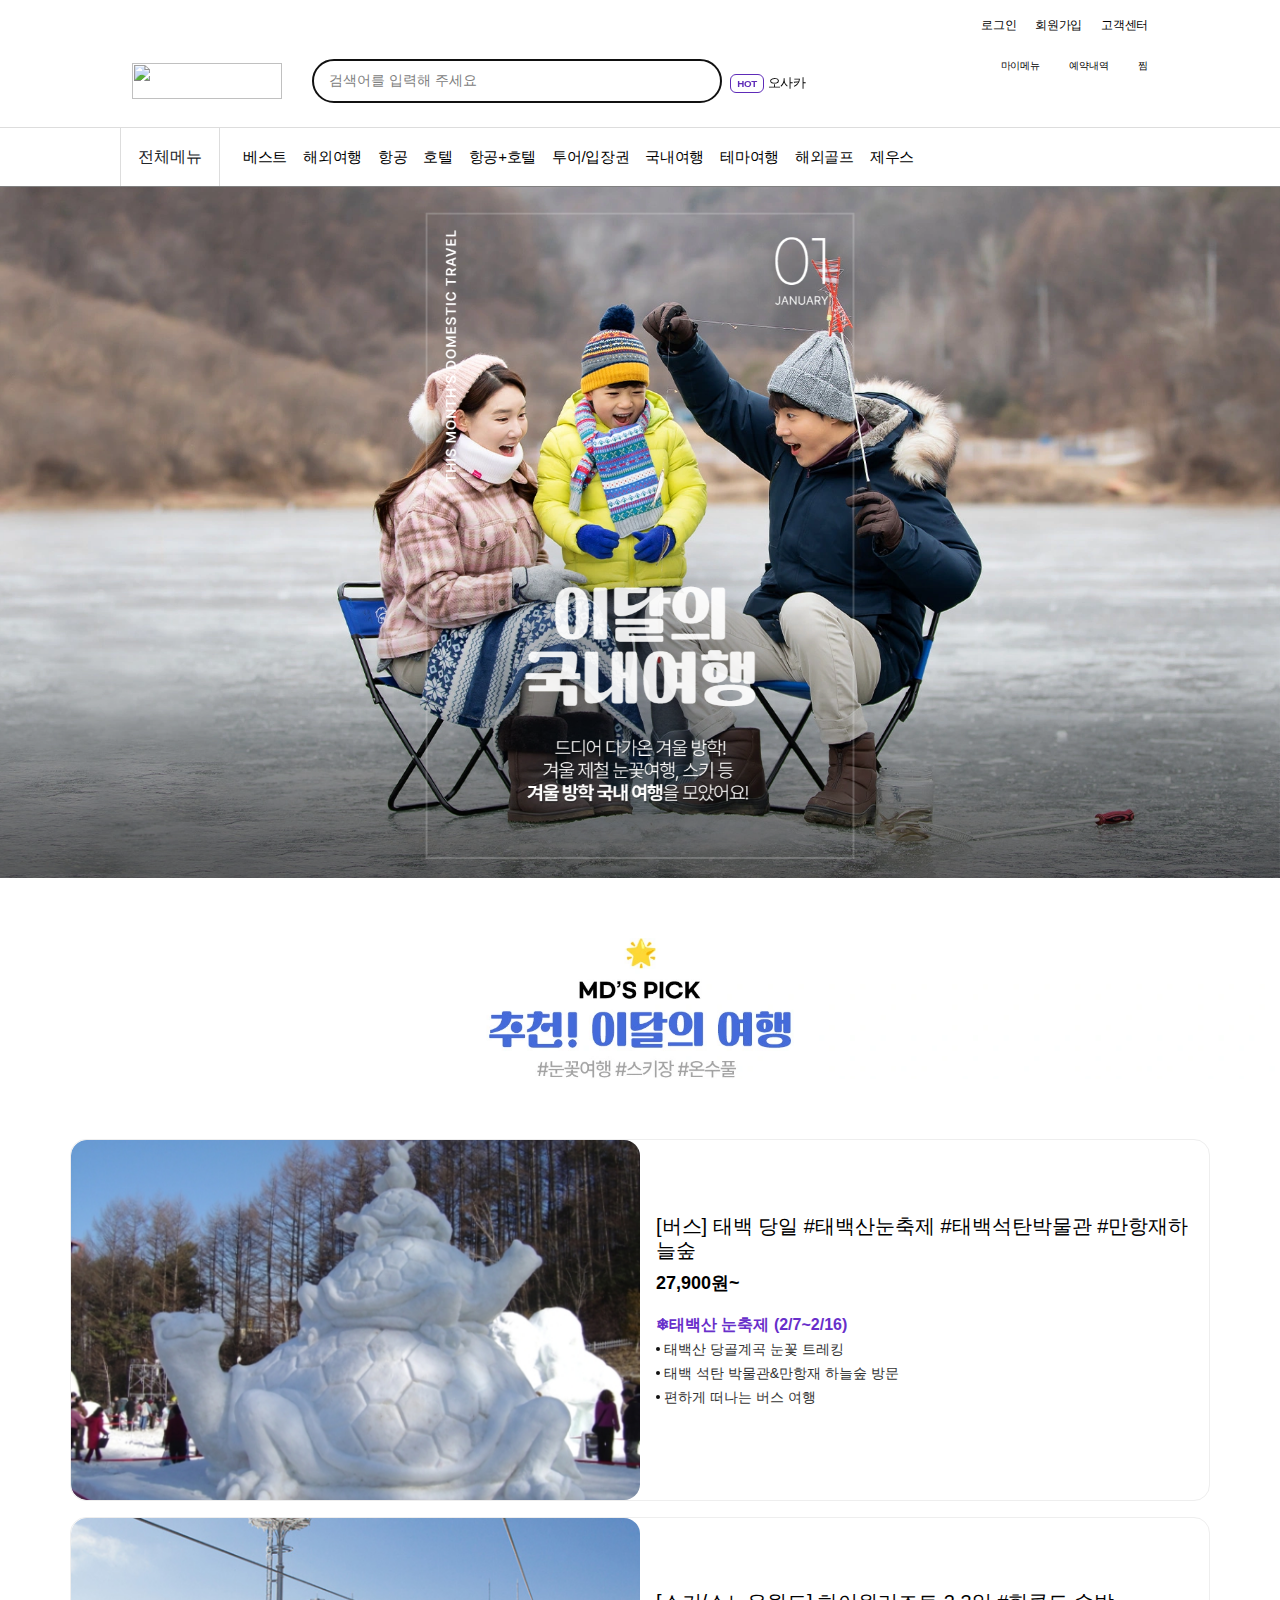
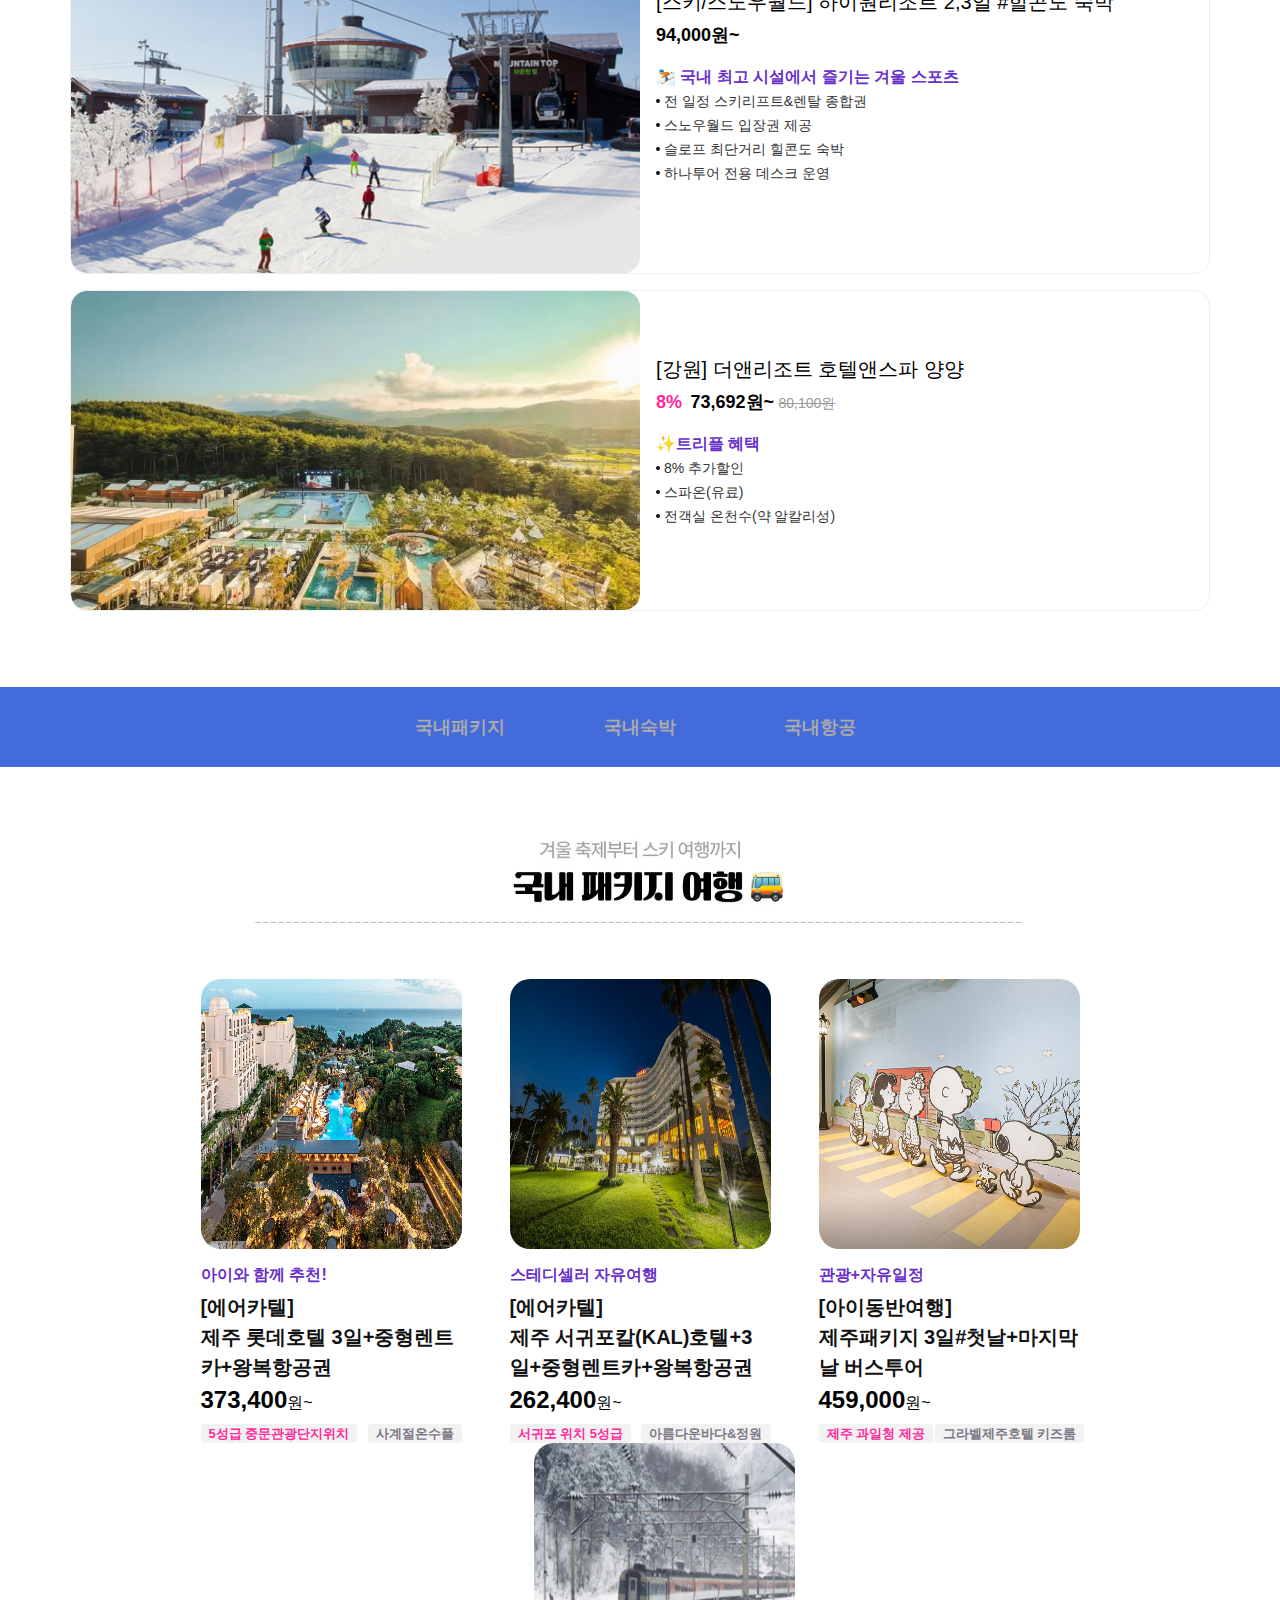
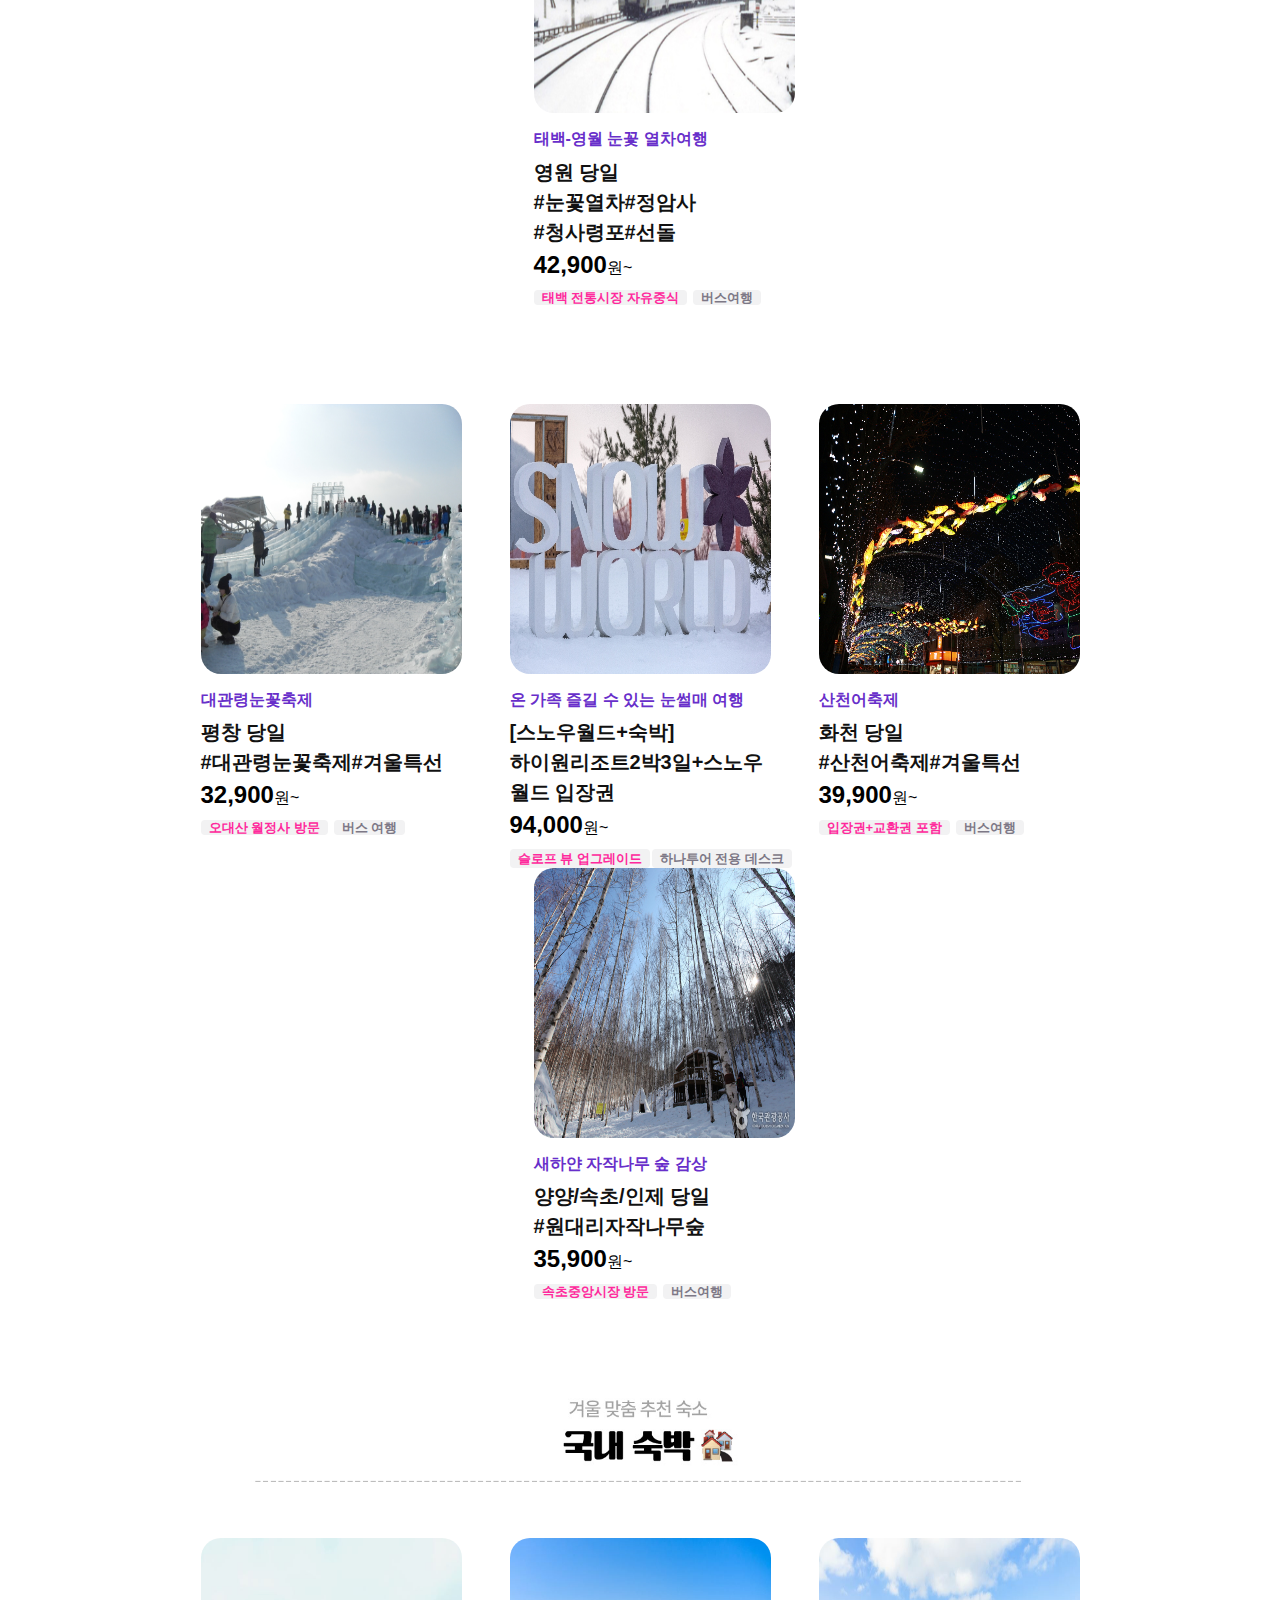
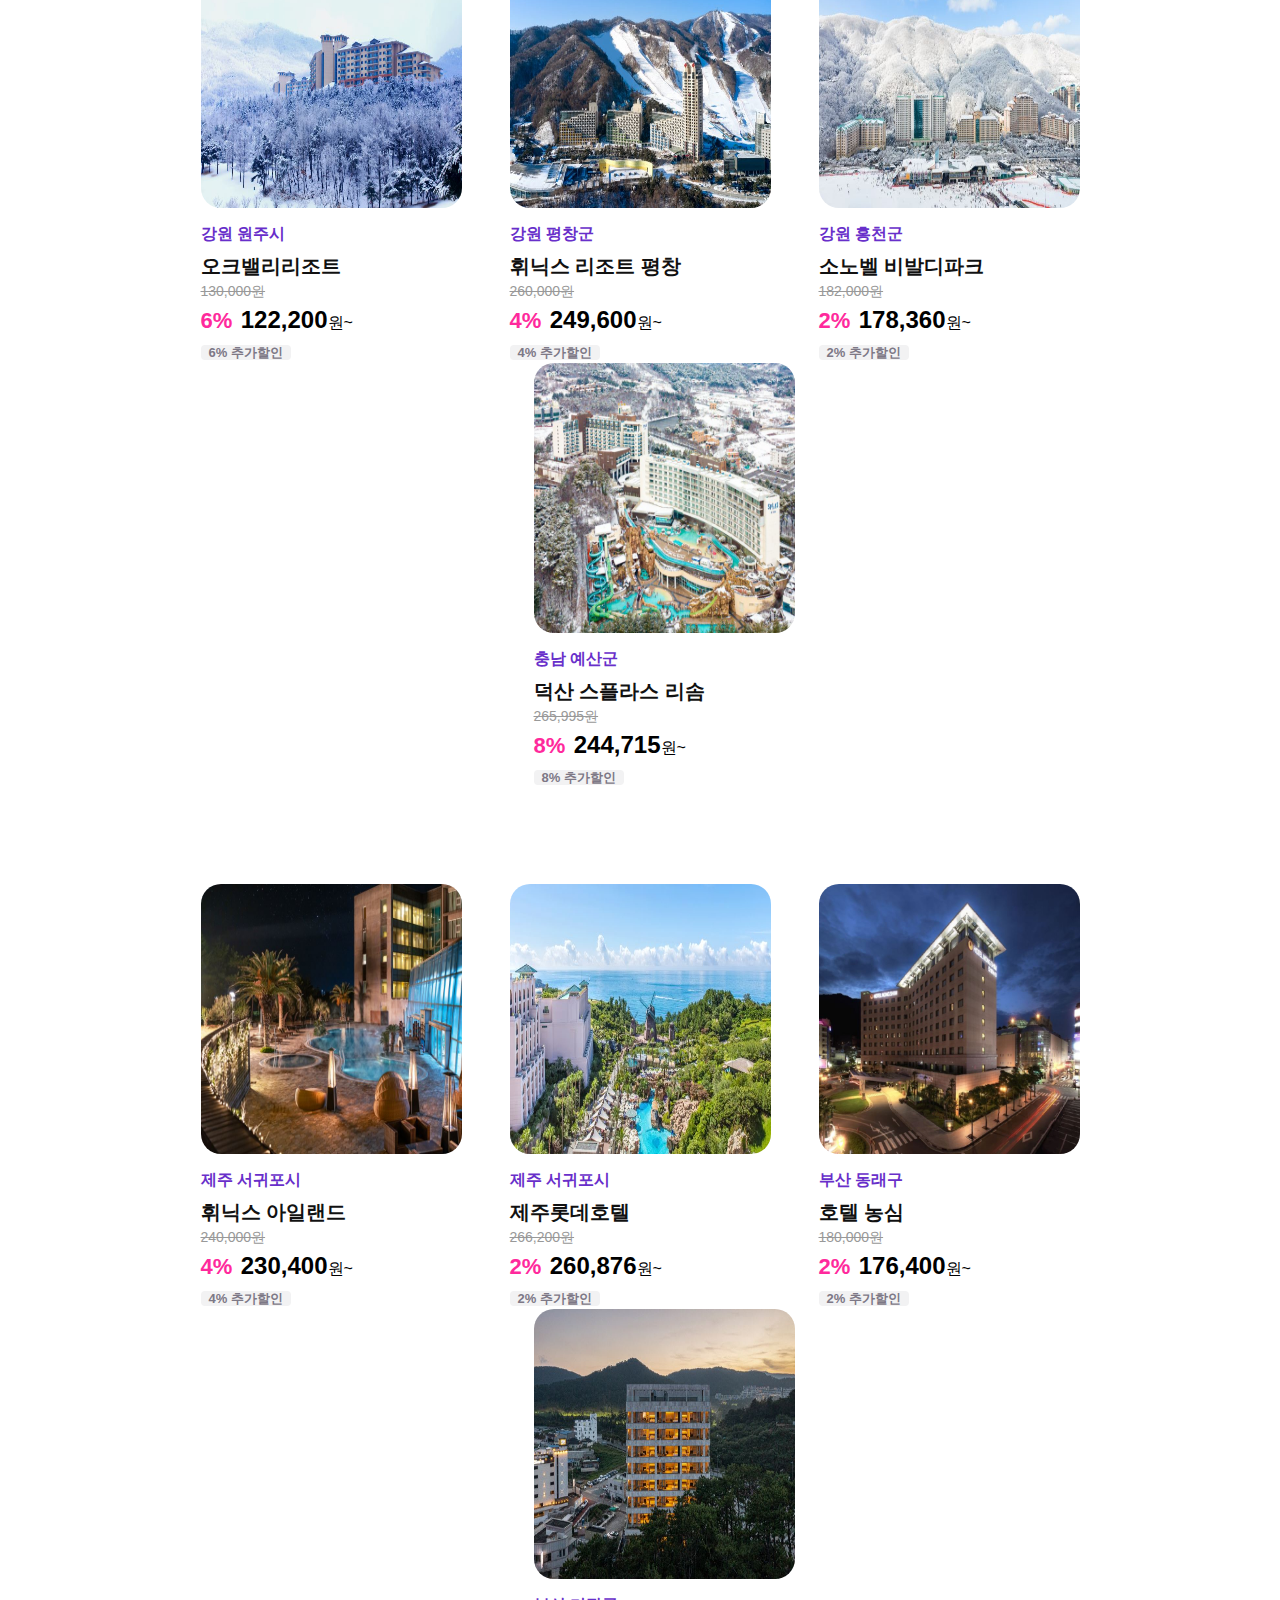
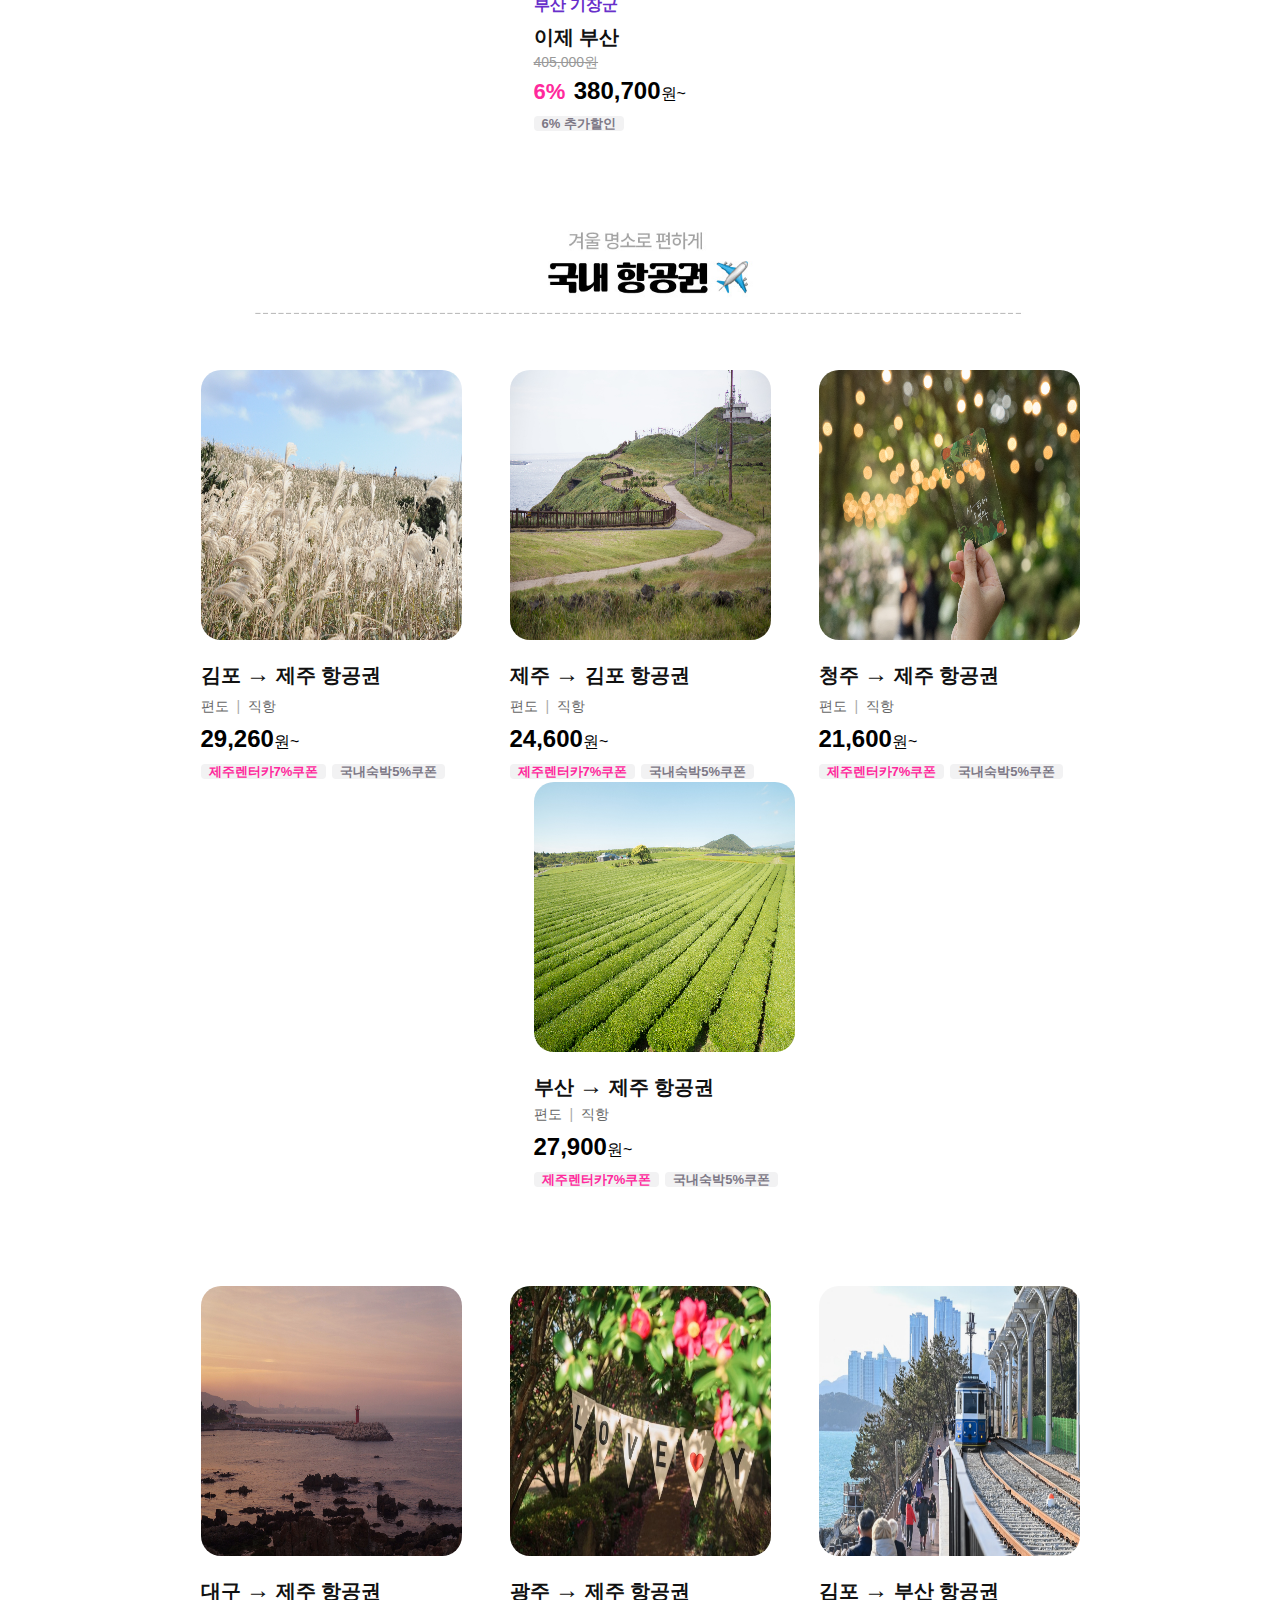
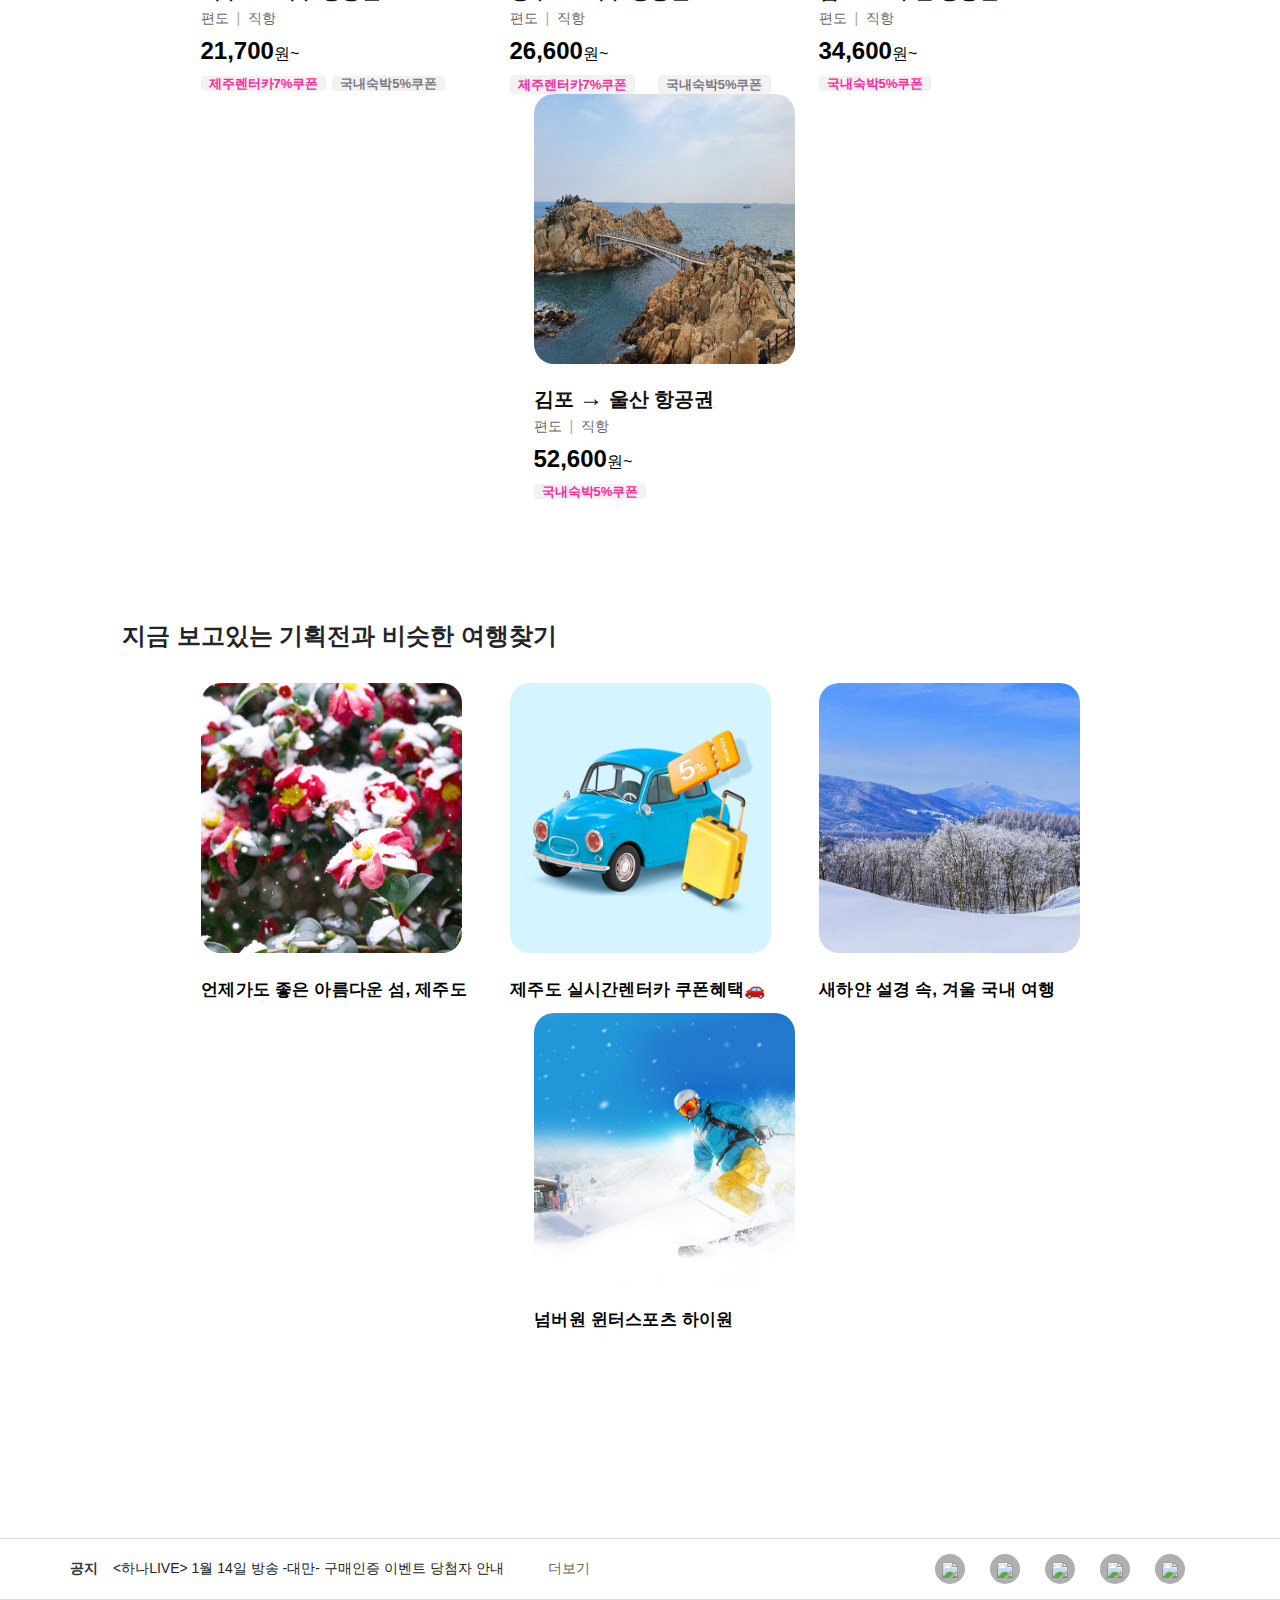
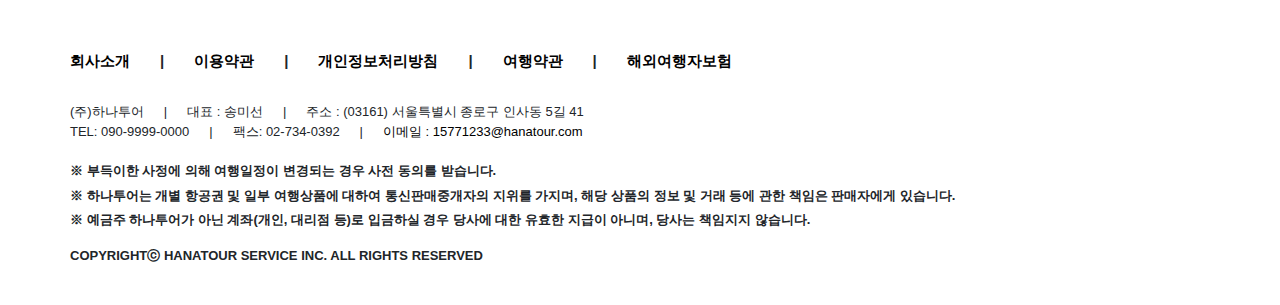
==== commit f8bbda0e: "Merge pull request #34 from devcodemaestro/jae" ====
--- a/tour.html
+++ b/tour.html
@@ -19,7 +19,12 @@
     />
     <link href="tour.css" rel="stylesheet" type="text/css" />
     <link rel="icon" href="/Favicon.png" />
-    <link rel="stylesheet" as="style" crossorigin href="https://cdn.jsdelivr.net/gh/orioncactus/pretendard@v1.3.8/dist/web/static/pretendard.css" />
+    <link
+      rel="stylesheet"
+      as="style"
+      crossorigin
+      href="https://cdn.jsdelivr.net/gh/orioncactus/pretendard@v1.3.8/dist/web/static/pretendard.css"
+    />
     <title>하나투어 : 꿈꾸는 대로, 펼쳐지다</title>
     <link
       rel="stylesheet"
@@ -29,192 +34,194 @@
     />
   </head>
 
-<body>
+  <body>
     <nav class="container nav-first-o pt-3" id="top_park">
-        <div style="text-align: right">
-            <a href="/login.html" class="col ps-3">로그인</a>
-            <a href="#" class="col ps-3">회원가입</a>
-            <a href="#" class="col ps-3">고객센터</a>
-        </div>
-  
-        <div class="nav-second-o pt-4 pb-4">
-          <div class="nav-first-box-o">
-              <a href="#" class="col"><img src="https://image.hanatour.com/usr/static/img2/pc/com/ico-hanatour-logo2.png" style="width: 150px; height: 36px" /></a>
-              <input type="text" class="input-box-o" placeholder="검색어를 입력해 주세요" />
-              <a href="#"><i class="fa-solid fa-magnifying-glass" style="font-size: 18px; position: relative; top: 0.8em; right: 2.3em;"></i></a>
-        <!--Swiper start-->
-            <span class="pt-1 ps-1 col">
-              <span class="swiper">
-                <span
-                  class="swiper-wrapper"
-                  id="swiper-wrapper-e89fdcaf104d30f68"
-                  aria-live="polite"
-                  style="
-                    transform: translate3d(0px, -150px, 0px);
-                    transition-duration: 0ms;
-                  "
-                >
-                  <a href="#" class="swiper-slide"
-                    ><span class="badge nav-badge-o">HOT</span> 일본</a
-                  >
-                  <a href="#" class="swiper-slide"
-                    ><span class="badge nav-badge-o">HOT</span> 대마도</a
-                  >
-                  <a href="#" class="swiper-slide"
-                    ><span class="badge nav-badge-o">HOT</span> 홍콩</a
-                  >
-                  <a href="#" class="swiper-slide"
-                    ><span class="badge nav-badge-o">HOT</span> 대만</a
-                  >
-                  <a href="#" class="swiper-slide"
-                    ><span class="badge nav-badge-o">HOT</span> 다낭</a
-                  >
-                  <a href="#" class="swiper-slide"
-                    ><span class="badge nav-badge-o">HOT</span> 나트랑</a
-                  >
-                  <a href="#" class="swiper-slide"
-                    ><span class="badge nav-badge-o">HOT</span> 오사카</a
-                  >
-                  <a href="#" class="swiper-slide"
-                    ><span class="badge nav-badge-o">HOT</span> 푸꾸옥</a
-                  >
-                  <a href="#" class="swiper-slide"
-                    ><span class="badge nav-badge-o">HOT</span> 장가계</a
-                  >
-                  <a href="#" class="swiper-slide"
-                    ><span class="badge nav-badge-o">HOT</span> 싱가포르</a
-                  >
-                </span>
+      <div style="text-align: right" class="nav-login-jae">
+        <a href="/login.html" class="col ps-3">로그인</a>
+        <a href="#" class="col ps-3">회원가입</a>
+        <a href="#" class="col ps-3">고객센터</a>
+      </div>
+
+      <div class="nav-second-o pt-4 pb-4">
+        <div class="nav-first-box-o">
+          <a href="#" class="col img-box"
+            ><img
+              src="https://image.hanatour.com/usr/static/img2/pc/com/ico-hanatour-logo2.png"
+              style="width: 150px; height: 36px"
+          /></a>
+          <input
+            type="text"
+            class="input-box-o"
+            placeholder="검색어를 입력해 주세요"
+          />
+          <a href="#"
+            ><i
+              class="fa-solid fa-magnifying-glass"
+              style="font-size: 18px; position: relative; right: 40px; top: 3px"
+            ></i
+          ></a>
+          <!--Swiper start-->
+          <span class="ps-1 col">
+            <span class="swiper">
+              <span
+                class="swiper-wrapper"
+                id="swiper-wrapper-e89fdcaf104d30f68"
+                aria-live="polite"
+                style="
+                  transform: translate3d(0px, -150px, 0px);
+                  transition-duration: 0ms;
+                "
+              >
+                <a href="#" class="swiper-slide"
+                  ><span class="badge nav-badge-o">HOT</span> 일본</a
+                >
+                <a href="#" class="swiper-slide"
+                  ><span class="badge nav-badge-o">HOT</span> 대마도</a
+                >
+                <a href="#" class="swiper-slide"
+                  ><span class="badge nav-badge-o">HOT</span> 홍콩</a
+                >
+                <a href="#" class="swiper-slide"
+                  ><span class="badge nav-badge-o">HOT</span> 대만</a
+                >
+                <a href="#" class="swiper-slide"
+                  ><span class="badge nav-badge-o">HOT</span> 다낭</a
+                >
+                <a href="#" class="swiper-slide"
+                  ><span class="badge nav-badge-o">HOT</span> 나트랑</a
+                >
+                <a href="#" class="swiper-slide"
+                  ><span class="badge nav-badge-o">HOT</span> 오사카</a
+                >
+                <a href="#" class="swiper-slide"
+                  ><span class="badge nav-badge-o">HOT</span> 푸꾸옥</a
+                >
+                <a href="#" class="swiper-slide"
+                  ><span class="badge nav-badge-o">HOT</span> 장가계</a
+                >
+                <a href="#" class="swiper-slide"
+                  ><span class="badge nav-badge-o">HOT</span> 싱가포르</a
+                >
               </span>
-              <!--Swiper end-->
             </span>
-          </div>
-  
-          <div class="row nav-button-o">
-            <a href="#" class="text-center col">
-                <div>
-                    <i class="fa-regular fa-user" style="font-size: 24px"></i>
-                </div>
-                <div style="font-size: 10px; letter-spacing: -0.3px">마이메뉴</div>
-            </a>
-  
-            <a href="#" class="text-center col">
-                <div>
-                    <i class="fa-regular fa-file-lines" style="font-size: 24px"></i>
-                </div>
-                <div style="font-size: 10px; letter-spacing: -0.3px">예약내역</div>
-            </a>
-  
-            <a href="#" class="text-center col">
-                <div>
-                    <i class="fa-regular fa-heart" style="font-size: 24px"></i>
-                </div>
-                <div style="font-size: 10px; letter-spacing: -0.3px">찜</div>
-            </a>
-        </div>
-      </div>
-  </nav>
-  
-      <!--메뉴바-->
-      <div>
-        <nav
-          class="navbar navbar-expand-lg"
-          style="font-size: 15px; word-wrap: normal; padding-bottom: 0px"
-        >
-          <div
-            class="container-fluid nav-left-o"
-            style="border-top: 2px solid #ddd; border-bottom: 2px solid gray"
+            <!--Swiper end-->
+          </span>
+        </div>
+
+        <div class="nav-button-o">
+          <a href="#" class="text-center">
+            <div>
+              <i class="fa-regular fa-user" style="font-size: 24px"></i>
+            </div>
+            <div style="font-size: 10px; letter-spacing: -0.3px">마이메뉴</div>
+          </a>
+
+          <a href="#" class="text-center">
+            <div>
+              <i class="fa-regular fa-file-lines" style="font-size: 24px"></i>
+            </div>
+            <div style="font-size: 10px; letter-spacing: -0.3px">예약내역</div>
+          </a>
+
+          <a href="#" class="text-center">
+            <div>
+              <i class="fa-regular fa-heart" style="font-size: 24px"></i>
+            </div>
+            <div style="font-size: 10px; letter-spacing: -0.3px">찜</div>
+          </a>
+        </div>
+      </div>
+    </nav>
+
+    <!--메뉴바-->
+    <nav
+      class="navbar navbar-expand-lg"
+      style="
+        font-size: 15px;
+        word-wrap: normal;
+        padding-bottom: 0px;
+        padding-top: 0px;
+        border-top: 1px solid #ddd;
+        border-bottom: 1px solid gray;
+      "
+    >
+      <div class="container nav-left-o">
+        <div class="dropdown menu-sm-size">
+          <button
+            class="btn"
+            type="button"
+            data-bs-toggle="dropdown"
+            aria-expanded="false"
           >
-            <div
-              class="dropdown menu-sm-size"
-            >
-              <button
-                class="btn"
-                type="button"
-                data-bs-toggle="dropdown"
-                aria-expanded="false"
+            <i class="fa-solid fa-bars"></i> 전체메뉴
+          </button>
+          <ul class="dropdown-menu">
+            <li>
+              <a class="dropdown-item" href="#" style="font-weight: bolder"
+                >해외여행</a
               >
-                <i class="fa-solid fa-bars"></i> 전체메뉴
-              </button>
-              <ul class="dropdown-menu">
-                <li><a class="dropdown-item" href="#" style="font-weight: bolder;">해외여행</a></li>
-                <li><a class="dropdown-item mb-3" href="#">해외여행 홈</a></li>
-                <li><a class="dropdown-item" href="#" style="font-weight: bolder;">국내여행</a></li>
-                <li><a class="dropdown-item" href="#">제주여행</a></li>
-                <li><a class="dropdown-item" href="#">내륙여행</a></li>
-                <li><a class="dropdown-item" href="#">울릉도/섬</a></li>
-                <li><a class="dropdown-item" href="#">내나라여행</a></li>
-                <li><a class="dropdown-item" href="#">국내골프</a></li>
-              </ul>
-              </div>
-            <div class="collapse navbar-collapse" id="navbarSupportedContent">
-              <ul class="navbar-nav menu-list-o me-auto mb-2 mb-lg-0">
-                <li class="nav-item">
-                  <a class="nav-link active" aria-current="page" href="#"
-                    >베스트</a
-                  >
-                </li>
-                <li class="nav-item">
-                  <a class="nav-link active" aria-current="page" href="#"
-                    >해외여행</a
-                  >
-                </li>
-                <li class="nav-item">
-                  <a class="nav-link active" aria-current="page" href="#">항공</a>
-                </li>
-                <li class="nav-item">
-                  <a class="nav-link active" aria-current="page" href="#">호텔</a>
-                </li>
-                <li class="nav-item">
-                  <a class="nav-link active" aria-current="page" href="#"
-                    >항공+호텔</a
-                  >
-                </li>
-                <li class="nav-item">
-                  <a class="nav-link active" aria-current="page" href="#"
-                    >투어/입장권</a
-                  >
-                </li>
-                <li class="nav-item">
-                  <a class="nav-link active" aria-current="page" href="#"
-                    >국내여행</a
-                  >
-                </li>
-                <li class="nav-item">
-                  <a class="nav-link active" aria-current="page" href="#"
-                    >테마여행</a
-                  >
-                </li>
-                <li class="nav-item">
-                  <a class="nav-link active" aria-current="page" href="#"
-                    >해외골프</a
-                  >
-                </li>
-                <li class="nav-item">
-                  <a class="nav-link active" aria-current="page" href="#"
-                    >제우스</a
-                  >
-                </li>
-              </ul>
-            </div>
-          </div>
-        </nav>
-          <div class="chattingBox_park">
-            <div class="chattingFirst_park text-center p-4">
-                <img src="https://image.hanatour.com/usr/static/svg/ico_chatai_big.svg" width="40px" height="40px" >
-                <div class="mt-2">AI 채팅상담</div>
-            </div>
-            <div class="chattingSecond_park text-center p-1">최근본상품</div>
-            <div class="chattingThird_park fw-bold p-1 d-flex justify-content-center">
-                <div class="firstA_park">
-                    <a href="#top_park" class=""><img src="./tour_foto/topicon_park.png" width="10px" height="10px"></a>
-                </div>
-                <div class="secondA_park">
-                    <a href="#top_park">TOP</a>
-                </div>
-            </div>
-        </div>
-    </div>
+            </li>
+            <li><a class="dropdown-item mb-3" href="#">해외여행 홈</a></li>
+            <li>
+              <a class="dropdown-item" href="#" style="font-weight: bolder"
+                >국내여행</a
+              >
+            </li>
+            <li><a class="dropdown-item" href="#">제주여행</a></li>
+            <li><a class="dropdown-item" href="#">내륙여행</a></li>
+            <li><a class="dropdown-item" href="#">울릉도/섬</a></li>
+            <li><a class="dropdown-item" href="#">내나라여행</a></li>
+            <li><a class="dropdown-item" href="#">국내골프</a></li>
+          </ul>
+        </div>
+        <div class="collapse navbar-collapse" id="navbarSupportedContent">
+          <ul class="navbar-nav menu-list-o me-auto mb-2 mb-lg-0">
+            <li class="nav-item">
+              <a class="nav-link active" aria-current="page" href="#">베스트</a>
+            </li>
+            <li class="nav-item">
+              <a class="nav-link active" aria-current="page" href="#"
+                >해외여행</a
+              >
+            </li>
+            <li class="nav-item">
+              <a class="nav-link active" aria-current="page" href="#">항공</a>
+            </li>
+            <li class="nav-item">
+              <a class="nav-link active" aria-current="page" href="#">호텔</a>
+            </li>
+            <li class="nav-item">
+              <a class="nav-link active" aria-current="page" href="#"
+                >항공+호텔</a
+              >
+            </li>
+            <li class="nav-item">
+              <a class="nav-link active" aria-current="page" href="#"
+                >투어/입장권</a
+              >
+            </li>
+            <li class="nav-item">
+              <a class="nav-link active" aria-current="page" href="#"
+                >국내여행</a
+              >
+            </li>
+            <li class="nav-item">
+              <a class="nav-link active" aria-current="page" href="#"
+                >테마여행</a
+              >
+            </li>
+            <li class="nav-item">
+              <a class="nav-link active" aria-current="page" href="#"
+                >해외골프</a
+              >
+            </li>
+            <li class="nav-item">
+              <a class="nav-link active" aria-current="page" href="#">제우스</a>
+            </li>
+          </ul>
+        </div>
+      </div>
+    </nav>
 
     <section class="firstArea_jae">
       <div class="inr wide">
@@ -268,7 +275,7 @@
         <div class="row">
           <div class="col-12 card-container-jae">
             <div class="card mb-3 card_jae">
-              <div class="row row-jae">
+              <div class="row row-jae g-0">
                 <div class="col-md-6 col-12 img-container_jae">
                   <div class="img-list_jae">
                     <img
@@ -299,7 +306,7 @@
 
           <div class="col-12 card-container-jae">
             <div class="card mb-3 card_jae">
-              <div class="row row-jae">
+              <div class="row row-jae g-0">
                 <div class="col-md-6 col-12 img-container_jae">
                   <div class="img-list_jae">
                     <img
@@ -332,7 +339,7 @@
 
           <div class="col-12 card-container-jae">
             <div class="card mb-3 card_jae">
-              <div class="row row-jae">
+              <div class="row row-jae g-0">
                 <div class="col-md-6 col-12 img-container_jae">
                   <div class="img-list_jae">
                     <img
@@ -1697,16 +1704,19 @@
             <div class="notice-container">
               <div class="notice-content">
                 <div class="notice-item">
-                  <하나LIVE> 1월 14일 방송 -대만- 구매인증 이벤트 당첨자 안내
+                  &lt;하나LIVE&gt; 1월 14일 방송 -대만- 구매인증 이벤트 당첨자
+                  안내
                 </div>
                 <div class="notice-item">
-                  <하나LIVE> 1월 14일 방송 -대만- 퀴즈 이벤트 당첨자 안내
+                  &lt;하나LIVE&gt; 1월 14일 방송 -대만- 퀴즈 이벤트 당첨자 안내
                 </div>
                 <div class="notice-item">
-                  <하나LIVE> 1월 13일 방송 -괌호텔- 구매자 이벤트 당첨자 안내
+                  &lt;하나LIVE&gt; 1월 13일 방송 -괌호텔- 구매자 이벤트 당첨자
+                  안내
                 </div>
                 <div class="notice-item">
-                  <하나LIVE> 1월 13일 방송 -괌호텔- 구매인증 이벤트 당첨자 안내
+                  &lt;하나LIVE&gt; 1월 13일 방송 -괌호텔- 구매인증 이벤트 당첨자
+                  안내
                 </div>
               </div>
             </div>
--- a/tour.css
+++ b/tour.css
@@ -1,3 +1,8 @@
+body {
+  font-family: "pretendard", "AppleSDGothicNeo", "AppleSDGothicNeo-Regular",
+    "Apple Gothic", "Malgun Gothic", Arial, Helvetica, serif, sans-serif;
+}
+
 .chattingBox_park {
   border: 1px solid #111;
   width: 120px;
@@ -27,12 +32,6 @@
 .secondA_park {
   margin-left: 5px;
 }
-body {
-  margin: 0;
-  padding: 0;
-  font-family: "pretendard", "AppleSDGothicNeo", "AppleSDGothicNeo-Regular",
-    "Apple Gothic", "Malgun Gothic", Arial, Helvetica, serif, sans-serif;
-}
 
 .tit-kim {
   font-size: 26px;
@@ -63,18 +62,6 @@
   display: inline-block;
 }
 
-.adv {
-  display: inline-block;
-}
-
-.adv span {
-  border: 1px solid #333;
-  color: #333;
-  background: #fff;
-  padding: 3px 9px;
-  font-size: 13px;
-}
-
 .swiper {
   width: 160px;
   height: 25px;
@@ -88,9 +75,12 @@
 nav {
   font-size: 12px;
   letter-spacing: -0.3px;
-  font-family: 'Pretendard', 'AppleSDGothicNeo', 'AppleSDGothicNeo-Regular',
-    'Apple Gothic', 'Malgun Gothic', Arial, Helvetica, serif, sans-serif;
-    padding: 0;
+  font-family: "Pretendard", "AppleSDGothicNeo", "AppleSDGothicNeo-Regular",
+    "Apple Gothic", "Malgun Gothic", Arial, Helvetica, serif, sans-serif;
+  padding: 0;
+}
+.nav-first-box-o {
+  align-items: center;
 }
 
 .nav-first-o a {
@@ -102,9 +92,9 @@
   color: #5e2bb8;
 }
 
-.nav-second-o{
-  display: flex;
-  justify-content: space-around;
+.nav-second-o {
+  display: flex;
+  justify-content: space-between;
   margin: 0 50px;
 }
 
@@ -140,13 +130,6 @@
   border: 1px solid #5e2bb8;
 }
 
-.nav-button-o {
-  display: flex;
-  position: relative;
-  left: 120px;
-  width: 16.5%;
-}
-
 .nav-button-o > a:hover {
   color: #5e2bb8;
 }
@@ -155,6 +138,11 @@
   background-color: #fff;
 }
 
+.menu-sm-size {
+  border-left: 1px solid #ddd;
+  border-right: 1px solid #ddd;
+}
+
 .nav-left-o {
   padding-left: 150px;
 }
@@ -163,16 +151,30 @@
   padding-left: 100px;
 }
 
-.menu-list-o{
+.menu-list-o {
   margin-left: 1em;
 }
 
-
 @media screen and(max-width:48rem) {
-  .menu-list-o{
-    display: none;
-  }
-  }
+  .menu-list-o {
+    display: none;
+  }
+  .nav-second-o {
+    margin: 0px;
+  }
+}
+
+.img-box {
+  flex: 0;
+}
+.nav-left-o {
+  padding: 0 50px;
+}
+.nav-first-box-o {
+  display: flex;
+  justify-content: center;
+  width: 100%;
+}
 
 .menu-list-o a:hover {
   border-bottom: 2.3px solid #5e2bb8;
@@ -200,7 +202,24 @@
   background-color: rgb(174, 240, 248);
 }
 
-@media screen and (max-width:992px){
+.nav-button-o {
+  display: flex;
+  gap: 30px;
+  word-break: keep-all;
+}
+
+/* minje 메인 미디어쿼리 추가  */
+@media (max-width: 992px) {
+  .first-page-o {
+    width: 100%;
+    padding: 20px;
+    flex-direction: column;
+  }
+
+  .nav-left-o {
+    padding: 0;
+  }
+
   .nav-button-o {
     display: none;
   }
@@ -212,6 +231,49 @@
   }
   .nav-first-box-o > a > i {
     display: none;
+  }
+  .container.nav-left-o {
+    margin: 0;
+  }
+  .menu-sm-size {
+    border-left: none;
+    border-right: 1px solid #ddd;
+  }
+  .ps-1.col {
+    display: none;
+  }
+  .nav-second-o {
+    margin: 0;
+  }
+
+  /* 오른쪽 슬라이드 숨기기 */
+  .first-page-o > div:last-child {
+    display: none;
+  }
+
+  /* 왼쪽 검색 영역 중앙 정렬하되, 텍스트는 왼쪽 정렬 유지 */
+  .first-page-o > div:first-child {
+    display: flex;
+    flex-direction: column;
+    margin: 0 auto; /* 컨테이너는 중앙에 위치 */
+    width: 330px; /* 컨테이너 너비 고정 */
+    text-align: left; /* 텍스트 왼쪽 정렬 유지 */
+  }
+
+  /* 입력 필드들의 너비 유지 */
+  input[type="text"],
+  input[type="date"],
+  .depart-btn-o,
+  .dropdown-menu,
+  button.text-center {
+    width: 330px;
+  }
+  /* 버튼 그룹 스타일링 */
+  .text-center[role="group"] {
+    width: 100%;
+    display: flex;
+    justify-content: space-between; /* 버튼들 간격 조절 */
+    border-bottom: 1px solid black;
   }
 }
 
@@ -267,18 +329,16 @@
 
 .domestic-container-jae {
   margin: 0 auto;
-  max-width: 1200px;
 }
 
 .card-container-jae {
   max-width: 1200px;
+  padding: 0;
 }
 
 .card_jae {
   width: 100%;
   border: 0.0625rem solid #eee;
-  /* max-height: 22.5rem; */
-  /* height: auto; */
   border-radius: 1rem;
   overflow: hidden;
 }
@@ -287,6 +347,11 @@
   max-width: 100%;
   max-height: auto;
   margin: 0;
+}
+.row-jae.row {
+  margin: 0;
+  padding-right: 0;
+  padding-left: 0;
 }
 
 .domestic-list {
@@ -438,6 +503,7 @@
     object-fit: cover;
     border-radius: 1rem;
   }
+
   @media (max-width: 767px) {
     .travel-card-title-jae {
       font-size: clamp(14px, 4vw, 18px);
@@ -598,7 +664,7 @@
     width: 100%;
     height: auto;
     min-width: 500px;
-    min-height: 130px;
+    min-height: 80px;
     max-width: 2000px;
   }
   .displayNone_park {
@@ -612,6 +678,38 @@
   }
   .chattingBox_park {
     display: none;
+  }
+}
+
+@media (max-width: 490px) {
+  .titleImgMedia_park {
+    width: 100%;
+    min-height: 80px;
+    min-width: 490px;
+  }
+  .buttonContainer_park {
+    width: 100%;
+  }
+  .navbarButton_park {
+    width: 100%;
+  }
+  .benefit_park {
+    display: flex;
+    justify-content: flex-start !important;
+  }
+}
+
+@media (max-width: 390px) {
+  .titleImgMedia_park {
+    width: 100%;
+    min-height: 80px;
+    min-width: 390px;
+  }
+  .buttonContainer_park {
+    width: 100%;
+  }
+  .navbarButton_park {
+    width: 100%;
   }
 }
 
@@ -895,3 +993,51 @@
     width: 100%;
   }
 }
+
+.nav-login-jae {
+  margin: 0 50px;
+}
+
+@media (max-width: 1200px) {
+  .nav-login-jae {
+    margin: 0px;
+    width: 105%;
+  }
+}
+
+@media (max-width: 992px) {
+  .nav-login-jae {
+    margin: 0px;
+    width: 100%;
+  }
+}
+
+@media (max-width: 576px) {
+  .domestic-container-jae {
+    padding-left: 30px;
+    padding-right: 30px;
+  }
+}
+
+.bnr_area_jae {
+  width: 100%;
+  height: 100%; /* PC나 태블릿 기준 높이 */
+  overflow: hidden; /* 넘치는 이미지를 잘라내기 */
+  position: relative;
+}
+.bnr_area_jae img {
+  width: 100%;
+  height: 100%;
+  object-fit: cover; /* 비율 유지하며 부모를 꽉 채움 */
+  object-position: center; /* 중앙 기준 크롭 */
+  display: block;
+}
+
+/* 이미 있는 600px 이하 미디어쿼리에 추가/수정 */
+@media (max-width: 600px) {
+  .bnr_area_jae {
+    height: 200px; /* 모바일에서 높이 조절 */
+  }
+
+  /* object-fit: cover 등의 속성은 그대로 */
+}
